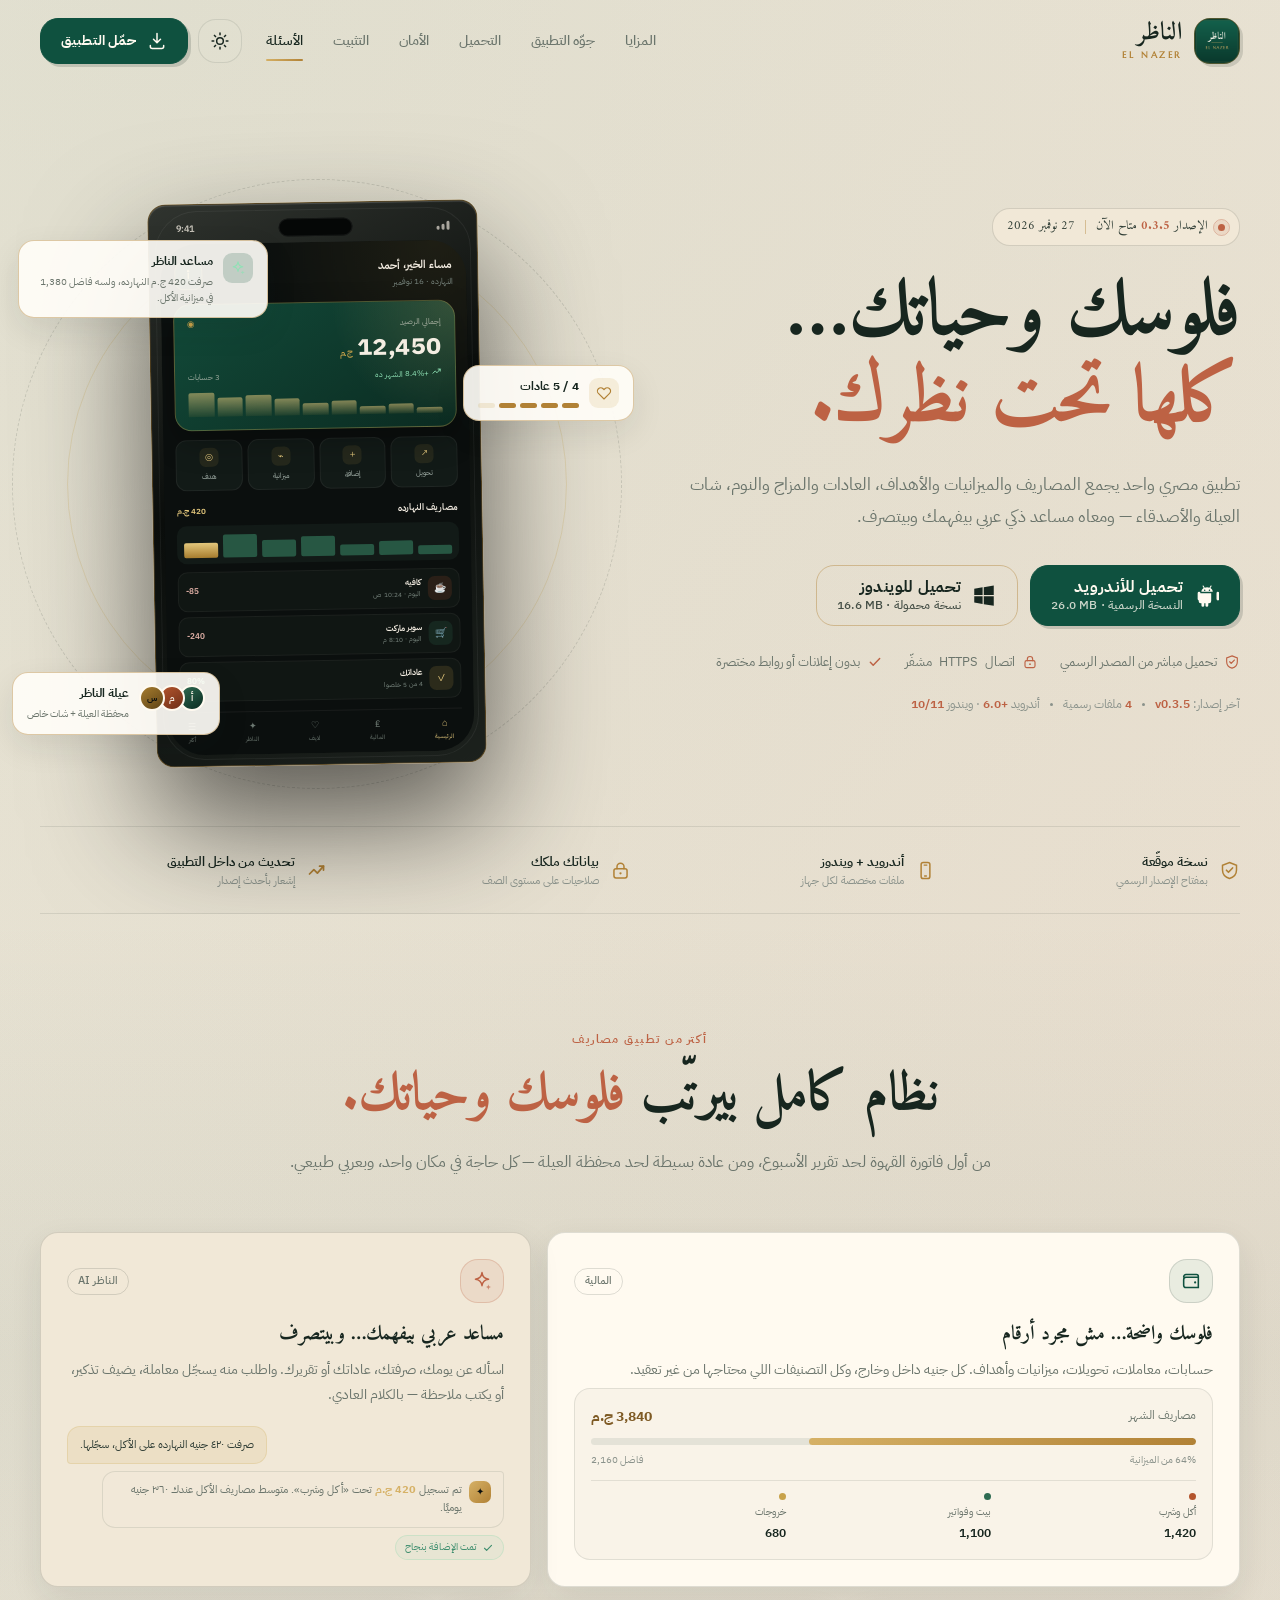
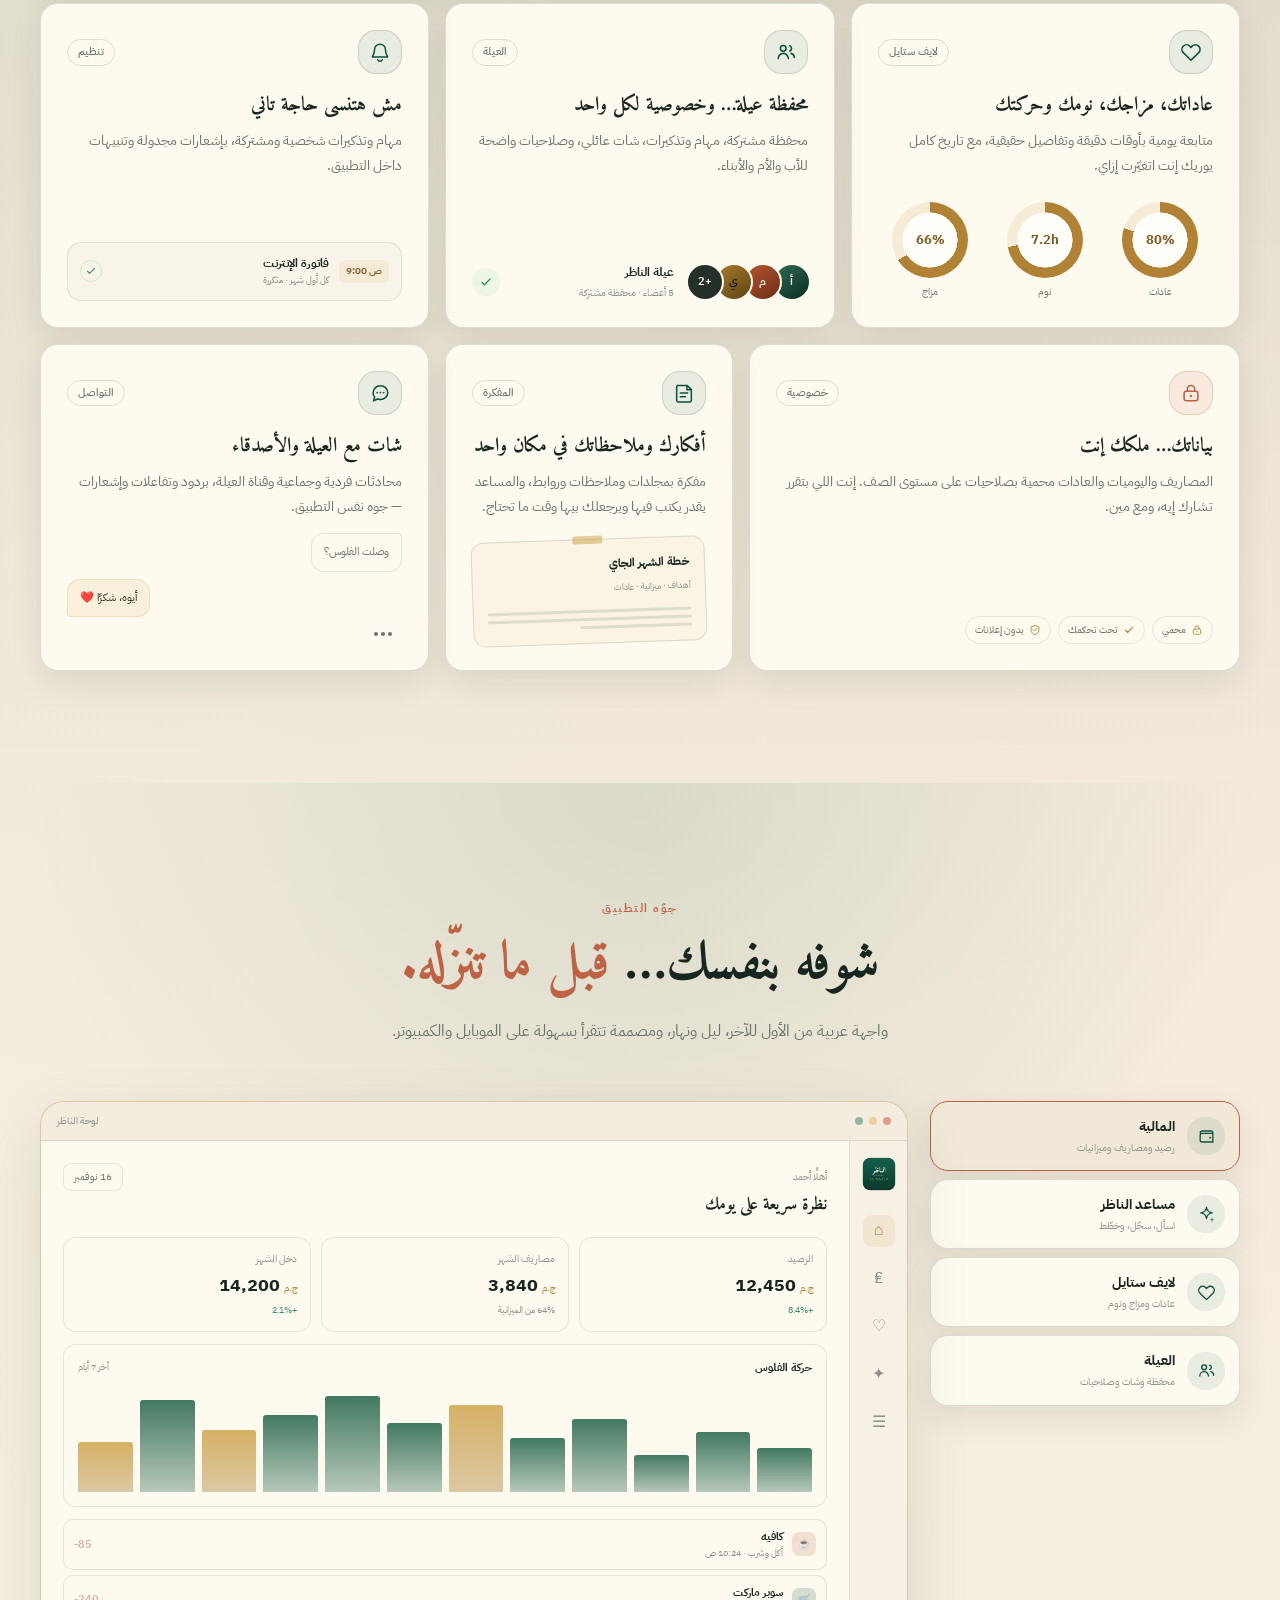
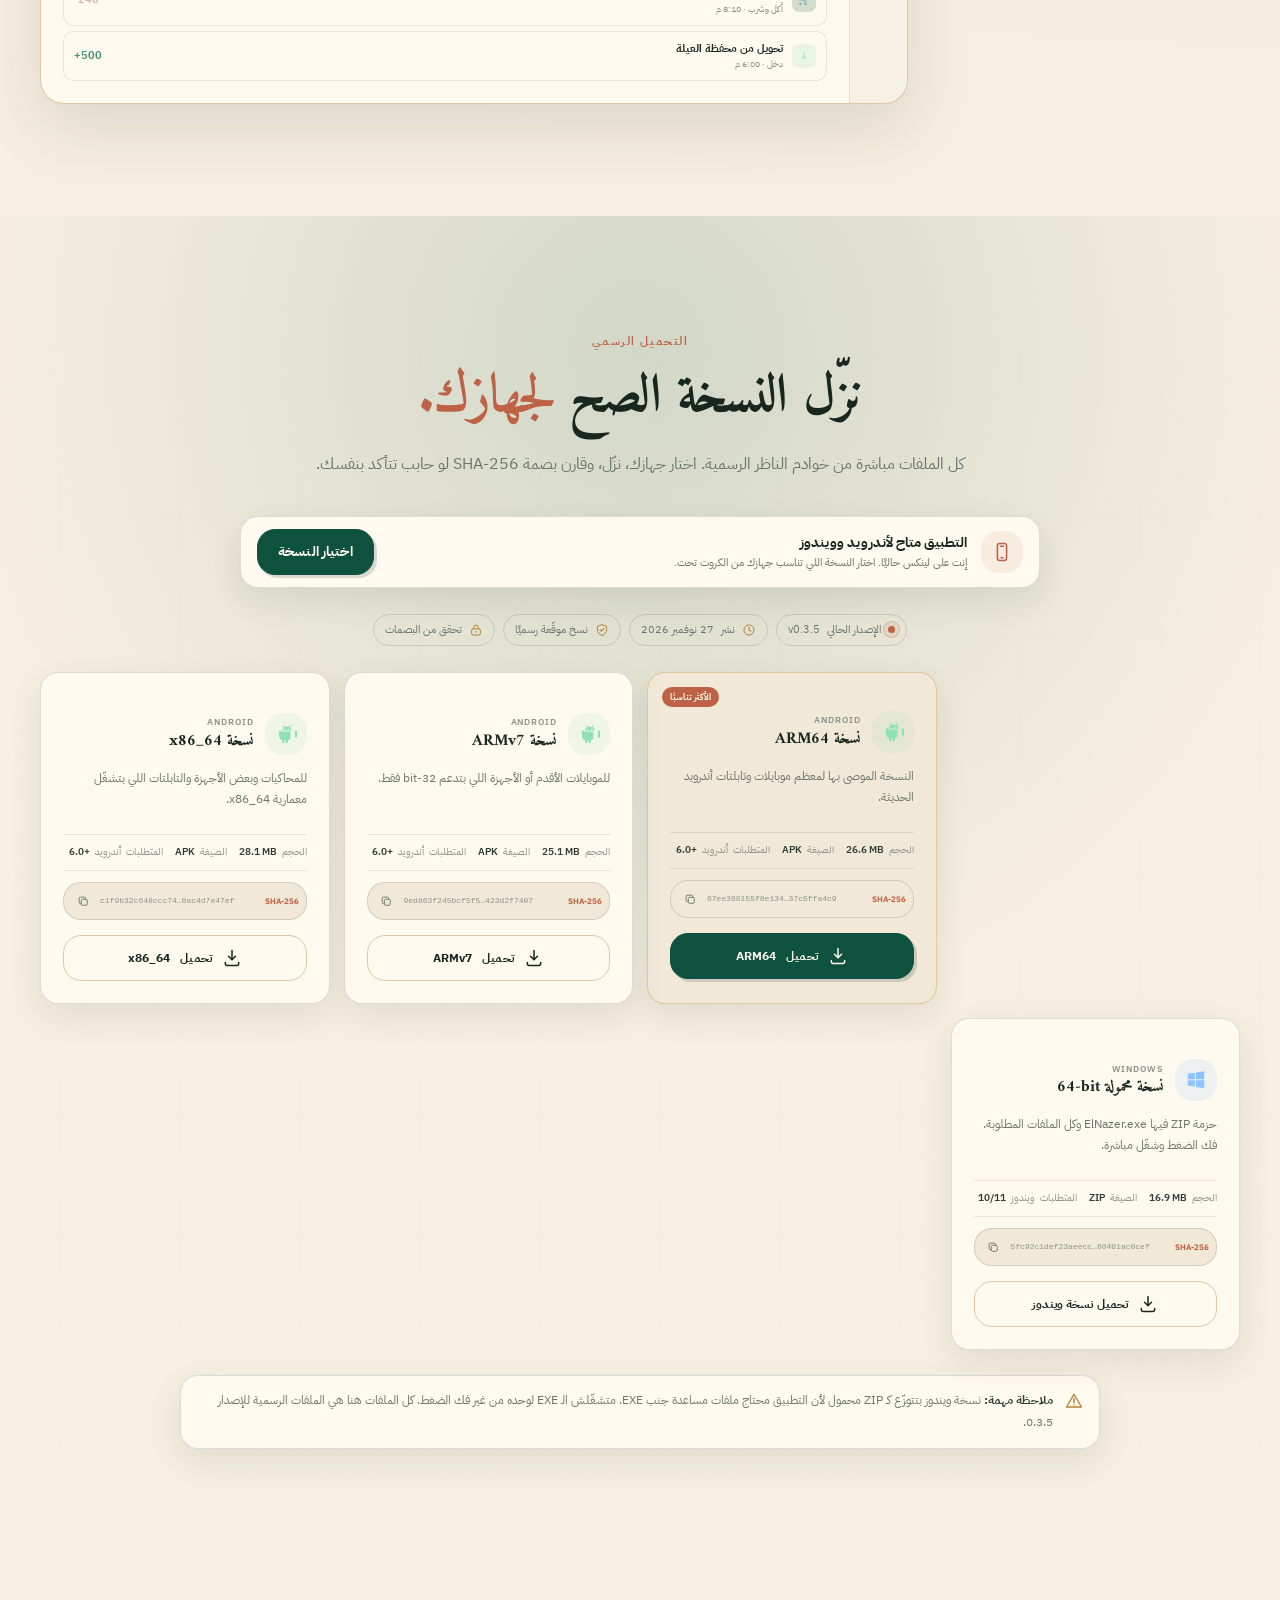
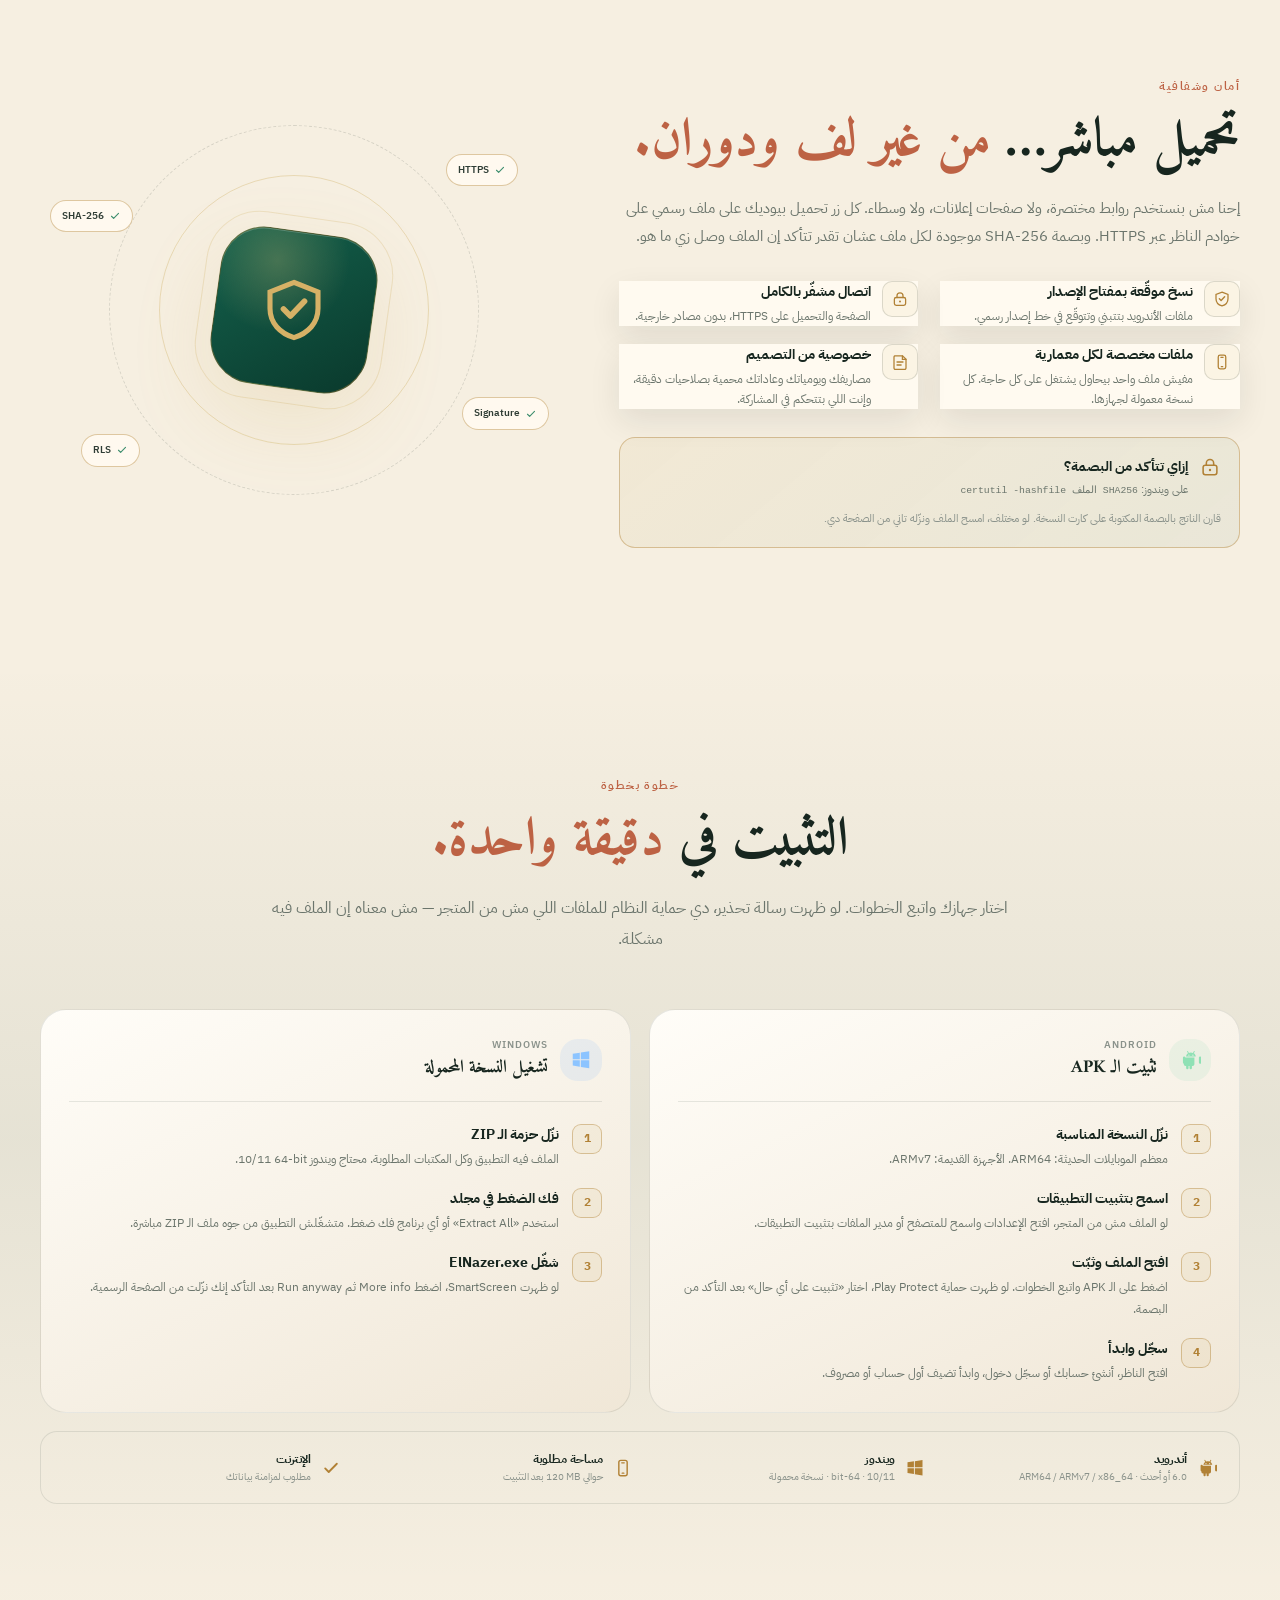
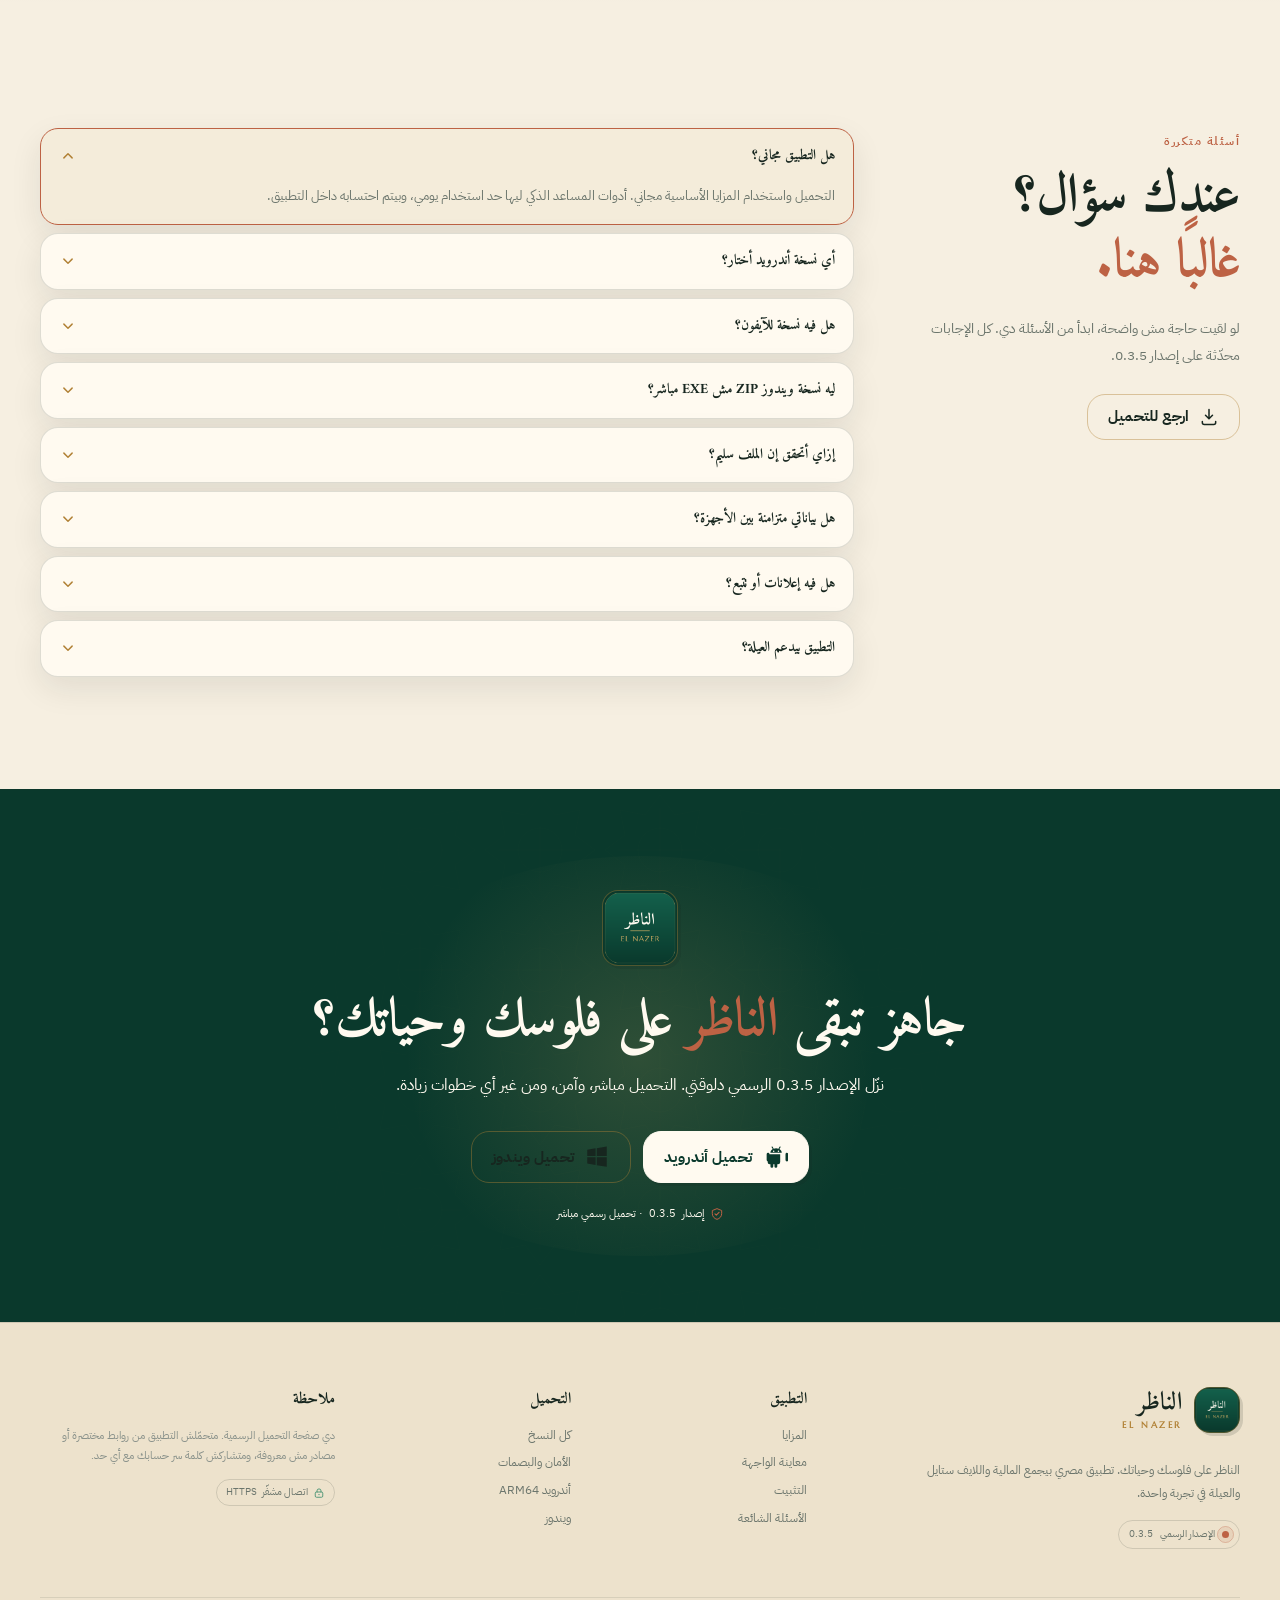
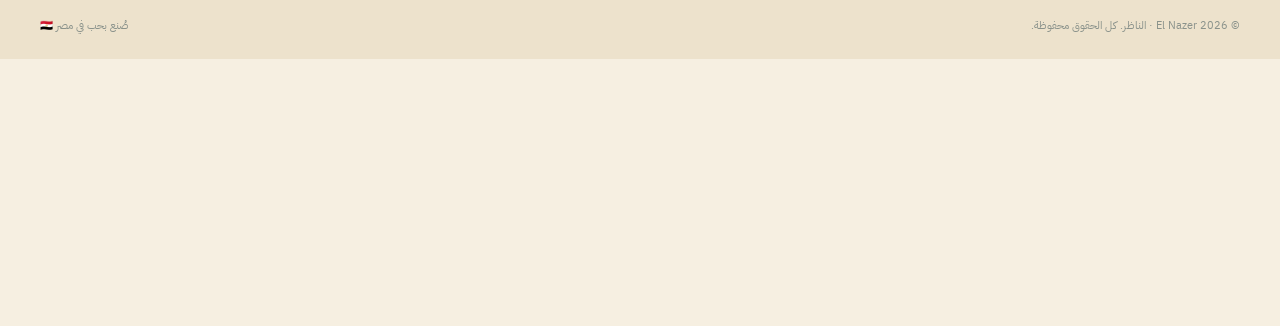
==== index.html @ e703f6b1 "deploy: sync published release v0.3.5" ====
<!DOCTYPE html>
<html lang="ar" dir="rtl" data-theme="light">
<head>
  <meta charset="utf-8">
  <meta name="viewport" content="width=device-width, initial-scale=1, viewport-fit=cover">
  <title>تحميل تطبيق الناظر | El Nazer 0.3.5 — أندرويد وويندوز</title>
  <meta name="description" content="حمّل تطبيق الناظر 0.3.5 الرسمي. تطبيق مصري للمصاريف والميزانيات والعادات والشات العائلي مع مساعد ذكي عربي. تحميل مباشر وآمن لأندرويد (ARM64 وARMv7 وx86_64) وويندوز.">
  <meta name="theme-color" content="#F6EFE1">
  <meta name="color-scheme" content="light dark">
  <meta name="referrer" content="strict-origin-when-cross-origin">
  <meta http-equiv="Content-Security-Policy" content="default-src 'self'; base-uri 'none'; form-action 'none'; object-src 'none'; img-src 'self' data:; font-src 'self'; style-src 'self' 'unsafe-inline'; script-src 'self'; connect-src 'self'; manifest-src 'self'; upgrade-insecure-requests">
  <meta property="og:type" content="website">
  <meta property="og:locale" content="ar_EG">
  <meta property="og:site_name" content="El Nazer — الناظر">
  <meta property="og:title" content="الناظر 0.3.5 — فلوسك وحياتك تحت نظرك">
  <meta property="og:description" content="تحميل رسمي ومباشر لتطبيق الناظر لأندرويد وويندوز. مصاريف، ميزانيات، عادات، عيلة، ومساعد ذكي عربي.">
  <meta property="og:image" content="./assets/brand/app_icon.png">
  <meta name="twitter:card" content="summary_large_image">
  <meta name="twitter:title" content="تحميل تطبيق الناظر 0.3.5">
  <meta name="twitter:description" content="مصاريفك، عاداتك، عيلتك، ومساعدك الذكي في تطبيق واحد. تحميل مباشر لأندرويد وويندوز.">
  <meta name="twitter:image" content="./assets/brand/app_icon.png">
  <link rel="icon" href="./assets/brand/app_icon.png" type="image/png">
  <link rel="apple-touch-icon" href="./assets/brand/app_icon.png">
  <link rel="manifest" href="./site.webmanifest">
  <link rel="stylesheet" href="./assets/css/style.css">
  <link rel="stylesheet" href="./assets/css/cairo.css">
  <script src="./assets/js/app.js" defer></script>
</head>
<body>
  <a class="skip-link" href="#main">تخطَّ إلى المحتوى</a>

  <div class="reading-progress" aria-hidden="true"><span id="readingProgress"></span></div>

  <svg class="svg-sprite" aria-hidden="true" focusable="false">
    <symbol id="i-android" viewBox="0 0 24 24"><path d="M7.2 9.4h9.6v7.2a2 2 0 0 1-2 2h-.7v2.1a1.3 1.3 0 1 1-2.6 0v-2.1h-1.1v2.1a1.3 1.3 0 1 1-2.6 0v-2.1h-.6a2 2 0 0 1-2-2V9.4Zm-2.9 0a1.3 1.3 0 0 1 2.6 0v5.4a1.3 1.3 0 1 1-2.6 0V9.4Zm17.4 0a1.3 1.3 0 0 1 2.6 0v5.4a1.3 1.3 0 1 1-2.6 0V9.4ZM7.7 8.1c.2-1.4 1-2.6 2.2-3.4l-1-1.7a.5.5 0 0 1 .9-.5l1 1.8a5.6 5.6 0 0 1 4.4 0l1-1.8a.5.5 0 0 1 .9.5l-1 1.7c1.2.8 2 2 2.2 3.4H7.7Zm3.1-2.1a.7.7 0 1 0 0 1.4.7.7 0 0 0 0-1.4Zm4.4 0a.7.7 0 1 0 0 1.4.7.7 0 0 0 0-1.4Z"/></symbol>
    <symbol id="i-windows" viewBox="0 0 24 24"><path d="M3 5.2 10.7 4v7.1H3V5.2Zm8.8-1.3L21 2.4v8.7h-9.2V3.9ZM3 12.2h7.7v7.1L3 18.1v-5.9Zm8.8 0H21v8.7l-9.2-1.4v-7.3Z"/></symbol>
    <symbol id="i-download" viewBox="0 0 24 24"><path d="M12 3v11.2m0 0 4.2-4.2M12 14.2 7.8 10M4 17.5v1.2A2.3 2.3 0 0 0 6.3 21h11.4a2.3 2.3 0 0 0 2.3-2.3v-1.2" fill="none" stroke="currentColor" stroke-width="1.8" stroke-linecap="round" stroke-linejoin="round"/></symbol>
    <symbol id="i-shield" viewBox="0 0 24 24"><path d="M12 2.8 20 6v5.5c0 4.9-3.4 8.3-8 9.7-4.6-1.4-8-4.8-8-9.7V6l8-3.2Z" fill="none" stroke="currentColor" stroke-width="1.7"/><path d="m8.5 11.7 2.3 2.3 4.7-4.9" fill="none" stroke="currentColor" stroke-width="1.9" stroke-linecap="round" stroke-linejoin="round"/></symbol>
    <symbol id="i-check" viewBox="0 0 24 24"><path d="m5 12.5 4.3 4.3L19 6.9" fill="none" stroke="currentColor" stroke-width="2.2" stroke-linecap="round" stroke-linejoin="round"/></symbol>
    <symbol id="i-copy" viewBox="0 0 24 24"><rect x="8" y="8" width="11" height="11" rx="2.2" fill="none" stroke="currentColor" stroke-width="1.7"/><path d="M16 8V6.2A2.2 2.2 0 0 0 13.8 4H6.2A2.2 2.2 0 0 0 4 6.2v7.6A2.2 2.2 0 0 0 6.2 16H8" fill="none" stroke="currentColor" stroke-width="1.7"/></symbol>
    <symbol id="i-wallet" viewBox="0 0 24 24"><path d="M4 7.5A2.5 2.5 0 0 1 6.5 5H18a2 2 0 0 1 2 2v1H6.5A2.5 2.5 0 0 0 4 10.5v6A2.5 2.5 0 0 0 6.5 19H20V9" fill="none" stroke="currentColor" stroke-width="1.7" stroke-linecap="round"/><circle cx="16.5" cy="13.5" r="1.2" fill="currentColor"/></symbol>
    <symbol id="i-chart" viewBox="0 0 24 24"><path d="M4 20V4m0 16h16" fill="none" stroke="currentColor" stroke-width="1.7" stroke-linecap="round"/><path d="M7.5 16v-4.5M12 16V7.5M16.5 16v-7" fill="none" stroke="currentColor" stroke-width="2.2" stroke-linecap="round"/></symbol>
    <symbol id="i-spark" viewBox="0 0 24 24"><path d="M12 2.8c.6 4.8 2.4 6.6 7.2 7.2-4.8.6-6.6 2.4-7.2 7.2-.6-4.8-2.4-6.6-7.2-7.2 4.8-.6 6.6-2.4 7.2-7.2Z" fill="none" stroke="currentColor" stroke-width="1.6" stroke-linejoin="round"/><path d="M19 15.5c.3 2.1 1 2.8 3.1 3.1-2.1.3-2.8 1-3.1 3.1-.3-2.1-1-2.8-3.1-3.1 2.1-.3 2.8-1 3.1-3.1Z" fill="currentColor" opacity=".7"/></symbol>
    <symbol id="i-heart" viewBox="0 0 24 24"><path d="M20.4 5.6a5 5 0 0 0-7.1 0L12 6.9l-1.3-1.3a5 5 0 0 0-7.1 7.1L12 21l8.4-8.3a5 5 0 0 0 0-7.1Z" fill="none" stroke="currentColor" stroke-width="1.7" stroke-linejoin="round"/></symbol>
    <symbol id="i-users" viewBox="0 0 24 24"><circle cx="9" cy="8" r="3.1" fill="none" stroke="currentColor" stroke-width="1.7"/><path d="M3.5 19a5.5 5.5 0 0 1 11 0M16 5.2a3 3 0 0 1 0 5.7M17.5 13.5A4.6 4.6 0 0 1 21 18" fill="none" stroke="currentColor" stroke-width="1.7" stroke-linecap="round"/></symbol>
    <symbol id="i-bell" viewBox="0 0 24 24"><path d="M18 9.5a6 6 0 0 0-12 0c0 6-2.3 6.5-2.3 8h16.6c0-1.5-2.3-2-2.3-8Z" fill="none" stroke="currentColor" stroke-width="1.7" stroke-linejoin="round"/><path d="M9.5 20.5a2.7 2.7 0 0 0 5 0" fill="none" stroke="currentColor" stroke-width="1.7" stroke-linecap="round"/></symbol>
    <symbol id="i-lock" viewBox="0 0 24 24"><rect x="4.5" y="10" width="15" height="10.5" rx="2.4" fill="none" stroke="currentColor" stroke-width="1.7"/><path d="M8 10V7.8a4 4 0 0 1 8 0V10" fill="none" stroke="currentColor" stroke-width="1.7" stroke-linecap="round"/><circle cx="12" cy="15.2" r="1.3" fill="currentColor"/></symbol>
    <symbol id="i-note" viewBox="0 0 24 24"><path d="M5 3.8h10.5L20 8.3V20a1.8 1.8 0 0 1-1.8 1.8H5.8A1.8 1.8 0 0 1 4 20V5.6a1.8 1.8 0 0 1 1-1.8Z" fill="none" stroke="currentColor" stroke-width="1.7" stroke-linejoin="round"/><path d="M15.2 4v4.5H20M8 12h8M8 16h5.5" fill="none" stroke="currentColor" stroke-width="1.7" stroke-linecap="round"/></symbol>
    <symbol id="i-chat" viewBox="0 0 24 24"><path d="M20.5 11.5a7.8 7.8 0 0 1-8 7.6 8.6 8.6 0 0 1-3-.5L5 20.5l1.2-4a7.4 7.4 0 0 1-1.7-5A7.8 7.8 0 0 1 12.5 4a7.8 7.8 0 0 1 8 7.5Z" fill="none" stroke="currentColor" stroke-width="1.7" stroke-linejoin="round"/><circle cx="9" cy="11.5" r="1" fill="currentColor"/><circle cx="12.5" cy="11.5" r="1" fill="currentColor"/><circle cx="16" cy="11.5" r="1" fill="currentColor"/></symbol>
    <symbol id="i-arrow" viewBox="0 0 24 24"><path d="M19 12H5m0 0 5.5-5.5M5 12l5.5 5.5" fill="none" stroke="currentColor" stroke-width="1.9" stroke-linecap="round" stroke-linejoin="round"/></symbol>
    <symbol id="i-sun" viewBox="0 0 24 24"><circle cx="12" cy="12" r="4" fill="none" stroke="currentColor" stroke-width="1.8"/><path d="M12 2.5v2M12 19.5v2M2.5 12h2M19.5 12h2M5.3 5.3l1.4 1.4M17.3 17.3l1.4 1.4M18.7 5.3l-1.4 1.4M6.7 17.3l-1.4 1.4" fill="none" stroke="currentColor" stroke-width="1.8" stroke-linecap="round"/></symbol>
    <symbol id="i-moon" viewBox="0 0 24 24"><path d="M20.5 14.2A8.6 8.6 0 0 1 9.8 3.5a8.7 8.7 0 1 0 10.7 10.7Z" fill="none" stroke="currentColor" stroke-width="1.8" stroke-linejoin="round"/></symbol>
    <symbol id="i-menu" viewBox="0 0 24 24"><path d="M4 7h16M4 12h16M4 17h16" fill="none" stroke="currentColor" stroke-width="1.9" stroke-linecap="round"/></symbol>
    <symbol id="i-close" viewBox="0 0 24 24"><path d="m6 6 12 12M18 6 6 18" fill="none" stroke="currentColor" stroke-width="1.9" stroke-linecap="round"/></symbol>
    <symbol id="i-chevron" viewBox="0 0 24 24"><path d="m6.5 9.5 5.5 5.5 5.5-5.5" fill="none" stroke="currentColor" stroke-width="1.9" stroke-linecap="round" stroke-linejoin="round"/></symbol>
    <symbol id="i-clock" viewBox="0 0 24 24"><circle cx="12" cy="12" r="8.6" fill="none" stroke="currentColor" stroke-width="1.7"/><path d="M12 7.2V12l3.2 2" fill="none" stroke="currentColor" stroke-width="1.8" stroke-linecap="round"/></symbol>
    <symbol id="i-device" viewBox="0 0 24 24"><rect x="7" y="2.8" width="10" height="18.4" rx="2.4" fill="none" stroke="currentColor" stroke-width="1.7"/><path d="M10.5 5.8h3M11 18.2h2" fill="none" stroke="currentColor" stroke-width="1.6" stroke-linecap="round"/></symbol>
    <symbol id="i-trend" viewBox="0 0 24 24"><path d="m4 16 5-5 4 4 7-8" fill="none" stroke="currentColor" stroke-width="2" stroke-linecap="round" stroke-linejoin="round"/><path d="M15.5 7H20v4.5" fill="none" stroke="currentColor" stroke-width="2" stroke-linecap="round" stroke-linejoin="round"/></symbol>
    <symbol id="i-alert" viewBox="0 0 24 24"><path d="M12 3.2 22 20H2L12 3.2Z" fill="none" stroke="currentColor" stroke-width="1.7" stroke-linejoin="round"/><path d="M12 9v5" fill="none" stroke="currentColor" stroke-width="2" stroke-linecap="round"/><circle cx="12" cy="17" r="1.1" fill="currentColor"/></symbol>
  </svg>

  <header class="site-header" id="top">
    <div class="container header-inner">
      <a class="brand" href="#top" aria-label="الناظر — الرئيسية">
        <img src="./assets/brand/app_icon.png" width="46" height="46" alt="" class="brand-mark">
        <span class="brand-copy">
          <strong>الناظر</strong>
          <small>EL NAZER</small>
        </span>
      </a>
      <nav class="desktop-nav" aria-label="التنقل الرئيسي">
        <a href="#features">المزايا</a>
        <a href="#preview">جوّه التطبيق</a>
        <a href="#download">التحميل</a>
        <a href="#security">الأمان</a>
        <a href="#install">التثبيت</a>
        <a href="#faq">الأسئلة</a>
      </nav>
      <div class="header-actions">
        <button class="icon-button theme-button" id="themeToggle" type="button" aria-label="تبديل الوضع الليلي والنهاري" aria-pressed="false">
          <svg class="theme-icon theme-icon-moon" aria-hidden="true"><use href="#i-moon"/></svg>
          <svg class="theme-icon theme-icon-sun" aria-hidden="true"><use href="#i-sun"/></svg>
        </button>
        <a class="button button-primary button-compact desktop-cta" href="#download">
          <svg aria-hidden="true"><use href="#i-download"/></svg>
          حمّل التطبيق
        </a>
        <button class="icon-button menu-button" id="menuToggle" type="button" aria-label="فتح القائمة" aria-expanded="false" aria-controls="mobileMenu">
          <svg class="menu-icon-open" aria-hidden="true"><use href="#i-menu"/></svg>
          <svg class="menu-icon-close" aria-hidden="true"><use href="#i-close"/></svg>
        </button>
      </div>
    </div>
    <div class="mobile-menu" id="mobileMenu" hidden>
      <nav class="container mobile-nav" aria-label="التنقل على الموبايل">
        <a href="#features">المزايا</a>
        <a href="#preview">جوّه التطبيق</a>
        <a href="#download">التحميل</a>
        <a href="#security">الأمان</a>
        <a href="#install">التثبيت</a>
        <a href="#faq">الأسئلة</a>
        <a class="button button-primary" href="#download"><svg aria-hidden="true"><use href="#i-download"/></svg> حمّل التطبيق</a>
      </nav>
    </div>
  </header>

  <main id="main">
    <section class="hero" aria-labelledby="heroTitle">
      <div class="hero-mashrabiya" aria-hidden="true"></div>
      <div class="hero-glow hero-glow-one" aria-hidden="true"></div>
      <div class="hero-glow hero-glow-two" aria-hidden="true"></div>
      <div class="container hero-grid">
        <div class="hero-copy">
          <div class="release-pill">
            <span class="pulse-dot" aria-hidden="true"></span>
            <span>الإصدار <bdi>0.3.5</bdi> متاح الآن</span>
            <span class="pill-separator" aria-hidden="true"></span>
            <span>27 نوفمبر 2026</span>
          </div>
          <h1 id="heroTitle">فلوسك وحياتك…<br><span class="gradient-text">كلها تحت نظرك.</span></h1>
          <p class="hero-lead">تطبيق مصري واحد يجمع المصاريف والميزانيات والأهداف، العادات والمزاج والنوم، شات العيلة والأصدقاء — ومعاه مساعد ذكي عربي بيفهمك وبيتصرف.</p>
          <div class="hero-actions">
            <a class="button button-primary button-large" href="https://jqbkdyzlqjifqpcjaegp.supabase.co/storage/v1/object/public/downloads/elnazer-latest-arm64.apk" data-download="arm64" rel="noopener">
              <svg aria-hidden="true"><use href="#i-android"/></svg>
              <span><strong>تحميل للأندرويد</strong><small>النسخة الرسمية · <bdi>26.0 MB</bdi></small></span>
            </a>
            <a class="button button-ghost button-large" href="https://jqbkdyzlqjifqpcjaegp.supabase.co/storage/v1/object/public/downloads/elnazer-latest-windows.zip" data-download="windows" rel="noopener">
              <svg aria-hidden="true"><use href="#i-windows"/></svg>
              <span><strong>تحميل للويندوز</strong><small>نسخة محمولة · <bdi>16.6 MB</bdi></small></span>
            </a>
          </div>
          <div class="hero-assurance">
            <span><svg aria-hidden="true"><use href="#i-shield"/></svg> تحميل مباشر من المصدر الرسمي</span>
            <span><svg aria-hidden="true"><use href="#i-lock"/></svg> اتصال <bdi>HTTPS</bdi> مشفّر</span>
            <span><svg aria-hidden="true"><use href="#i-check"/></svg> بدون إعلانات أو روابط مختصرة</span>
          </div>
          <div class="hero-version">
            <span>آخر إصدار: <bdi>v0.3.5</bdi></span>
            <span class="dot" aria-hidden="true"></span>
            <span><bdi>4</bdi> ملفات رسمية</span>
            <span class="dot" aria-hidden="true"></span>
            <span>أندرويد <bdi>6.0+</bdi> · ويندوز <bdi>10/11</bdi></span>
          </div>
        </div>

        <div class="hero-visual" aria-label="معاينة من واجهة تطبيق الناظر">
          <div class="arch-ring arch-ring-one" aria-hidden="true"></div>
          <div class="arch-ring arch-ring-two" aria-hidden="true"></div>
          <div class="phone">
            <div class="phone-top">
              <span class="phone-time">9:41</span>
              <span class="phone-notch" aria-hidden="true"></span>
              <span class="phone-status" aria-hidden="true"><i></i><i></i><i></i></span>
            </div>
            <div class="app-screen">
              <div class="app-topbar">
                <div>
                  <p class="app-greeting">مساء الخير، أحمد</p>
                  <p class="app-date">النهارده · 16 نوفمبر</p>
                </div>
                <div class="app-avatar">أ</div>
              </div>
              <div class="balance-card">
                <div class="balance-head">
                  <span>إجمالي الرصيد</span>
                  <span class="balance-eye" aria-hidden="true">◉</span>
                </div>
                <p class="balance-value"><span>12,450</span> <small>ج.م</small></p>
                <div class="balance-foot">
                  <span class="up"><svg aria-hidden="true"><use href="#i-trend"/></svg> +8.4% الشهر ده</span>
                  <span>3 حسابات</span>
                </div>
                <div class="balance-spark" aria-hidden="true">
                  <i style="height:24%"></i><i style="height:38%"></i><i style="height:30%"></i><i style="height:54%"></i><i style="height:46%"></i><i style="height:68%"></i><i style="height:82%"></i><i style="height:74%"></i><i style="height:96%"></i>
                </div>
              </div>
              <div class="app-quick">
                <span><i class="quick-icon">↗</i> تحويل</span>
                <span><i class="quick-icon">＋</i> إضافة</span>
                <span><i class="quick-icon">⌁</i> ميزانية</span>
                <span><i class="quick-icon">◎</i> هدف</span>
              </div>
              <div class="app-section-title"><span>مصاريف النهارده</span><span>420 ج.م</span></div>
              <div class="mini-bars" aria-hidden="true">
                <i style="height:34%"></i><i style="height:52%"></i><i style="height:42%"></i><i style="height:76%"></i><i style="height:64%"></i><i style="height:88%"></i><i class="active" style="height:58%"></i>
              </div>
              <div class="app-list">
                <div class="app-row"><span class="row-icon coffee">☕</span><span><b>كافيه</b><small>اليوم · 10:24 ص</small></span><em>-85</em></div>
                <div class="app-row"><span class="row-icon cart">🛒</span><span><b>سوبر ماركت</b><small>اليوم · 8:10 م</small></span><em>-240</em></div>
                <div class="app-row"><span class="row-icon habit">✓</span><span><b>عاداتك</b><small>4 من 5 خلصوا</small></span><em class="green">80%</em></div>
              </div>
              <div class="app-nav" aria-hidden="true">
                <span class="active">⌂<small>الرئيسية</small></span><span>₤<small>المالية</small></span><span>♡<small>لايف</small></span><span>✦<small>الناظر</small></span><span>☰<small>أكتر</small></span>
              </div>
            </div>
          </div>
          <div class="float-card float-agent">
            <span class="float-icon"><svg aria-hidden="true"><use href="#i-spark"/></svg></span>
            <div><b>مساعد الناظر</b><p>صرفت 420 ج.م النهارده، ولسه فاضل 1,380 في ميزانية الأكل.</p></div>
          </div>
          <div class="float-card float-streak">
            <span class="float-icon gold"><svg aria-hidden="true"><use href="#i-heart"/></svg></span>
            <div><b>4 / 5 عادات</b><div class="streak-bars" aria-hidden="true"><i></i><i></i><i></i><i></i><i class="off"></i></div></div>
          </div>
          <div class="float-card float-family">
            <div class="avatar-stack" aria-hidden="true"><span>أ</span><span>م</span><span>س</span></div>
            <div><b>عيلة الناظر</b><p>محفظة العيلة + شات خاص</p></div>
          </div>
        </div>
      </div>
      <div class="container trust-strip">
        <div><svg aria-hidden="true"><use href="#i-shield"/></svg><span><b>نسخة موقّعة</b><small>بمفتاح الإصدار الرسمي</small></span></div>
        <div><svg aria-hidden="true"><use href="#i-device"/></svg><span><b>أندرويد + ويندوز</b><small>ملفات مخصصة لكل جهاز</small></span></div>
        <div><svg aria-hidden="true"><use href="#i-lock"/></svg><span><b>بياناتك ملكك</b><small>صلاحيات على مستوى الصف</small></span></div>
        <div><svg aria-hidden="true"><use href="#i-trend"/></svg><span><b>تحديث من داخل التطبيق</b><small>إشعار بأحدث إصدار</small></span></div>
      </div>
    </section>

    <section class="section features-section" id="features">
      <div class="container">
        <div class="section-heading reveal">
          <span class="eyebrow">أكتر من تطبيق مصاريف</span>
          <h2>نظام كامل بيرتّب <span class="gradient-text">فلوسك وحياتك.</span></h2>
          <p>من أول فاتورة القهوة لحد تقرير الأسبوع، ومن عادة بسيطة لحد محفظة العيلة — كل حاجة في مكان واحد، وبعربي طبيعي.</p>
        </div>

        <div class="bento-grid">
          <article class="bento-card bento-finance reveal">
            <div class="bento-head">
              <span class="feature-icon"><svg aria-hidden="true"><use href="#i-wallet"/></svg></span>
              <span class="feature-tag">المالية</span>
            </div>
            <h3>فلوسك واضحة… مش مجرد أرقام</h3>
            <p>حسابات، معاملات، تحويلات، ميزانيات وأهداف. كل جنيه داخل وخارج، وكل التصنيفات اللي محتاجها من غير تعقيد.</p>
            <div class="finance-demo" aria-hidden="true">
              <div class="finance-demo-top"><span>مصاريف الشهر</span><b>3,840 ج.م</b></div>
              <div class="progress-track"><i style="width:64%"></i></div>
              <div class="finance-demo-legend"><span>64% من الميزانية</span><span>فاضل 2,160</span></div>
              <div class="finance-demo-rows">
                <span><i class="cat cat-food"></i> أكل وشرب <b>1,420</b></span>
                <span><i class="cat cat-home"></i> بيت وفواتير <b>1,100</b></span>
                <span><i class="cat cat-fun"></i> خروجات <b>680</b></span>
              </div>
            </div>
          </article>

          <article class="bento-card bento-ai reveal">
            <div class="bento-head">
              <span class="feature-icon gold"><svg aria-hidden="true"><use href="#i-spark"/></svg></span>
              <span class="feature-tag">الناظر AI</span>
            </div>
            <h3>مساعد عربي بيفهمك… وبيتصرف</h3>
            <p>اسأله عن يومك، صرفتك، عاداتك أو تقريرك. واطلب منه يسجّل معاملة، يضيف تذكير، أو يكتب ملاحظة — بالكلام العادي.</p>
            <div class="chat-demo" aria-hidden="true">
              <div class="chat-bubble user">صرفت ٤٢٠ جنيه النهارده على الأكل، سجّلها.</div>
              <div class="chat-bubble ai"><span class="ai-avatar">✦</span><span>تم تسجيل <b>420 ج.م</b> تحت «أكل وشرب». متوسط مصاريف الأكل عندك ٣٦٠ جنيه يوميًا.</span></div>
              <div class="action-chip"><svg><use href="#i-check"/></svg> تمت الإضافة بنجاح</div>
            </div>
          </article>

          <article class="bento-card bento-life reveal">
            <div class="bento-head">
              <span class="feature-icon"><svg aria-hidden="true"><use href="#i-heart"/></svg></span>
              <span class="feature-tag">لايف ستايل</span>
            </div>
            <h3>عاداتك، مزاجك، نومك وحركتك</h3>
            <p>متابعة يومية بأوقات دقيقة وتفاصيل حقيقية، مع تاريخ كامل يوريك إنت اتغيّرت إزاي.</p>
            <div class="rings-demo" aria-hidden="true">
              <div class="ring"><span style="--value:80%">80%</span><small>عادات</small></div>
              <div class="ring"><span style="--value:72%">7.2h</span><small>نوم</small></div>
              <div class="ring"><span style="--value:66%">66%</span><small>مزاج</small></div>
            </div>
          </article>

          <article class="bento-card bento-family reveal">
            <div class="bento-head">
              <span class="feature-icon"><svg aria-hidden="true"><use href="#i-users"/></svg></span>
              <span class="feature-tag">العيلة</span>
            </div>
            <h3>محفظة عيلة… وخصوصية لكل واحد</h3>
            <p>محفظة مشتركة، مهام وتذكيرات، شات عائلي، وصلاحيات واضحة للأب والأم والأبناء.</p>
            <div class="family-demo" aria-hidden="true">
              <div class="avatar-stack large"><span>أ</span><span>م</span><span>ي</span><span>+2</span></div>
              <div class="family-demo-copy"><b>عيلة الناظر</b><span>5 أعضاء · محفظة مشتركة</span></div>
              <span class="family-check"><svg><use href="#i-check"/></svg></span>
            </div>
          </article>

          <article class="bento-card bento-reminders reveal">
            <div class="bento-head">
              <span class="feature-icon"><svg aria-hidden="true"><use href="#i-bell"/></svg></span>
              <span class="feature-tag">تنظيم</span>
            </div>
            <h3>مش هتنسى حاجة تاني</h3>
            <p>مهام وتذكيرات شخصية ومشتركة، بإشعارات مجدولة وتنبيهات داخل التطبيق.</p>
            <div class="reminder-demo" aria-hidden="true">
              <span class="reminder-time">9:00 ص</span>
              <div><b>فاتورة الإنترنت</b><small>كل أول شهر · متكررة</small></div>
              <span class="reminder-check"><svg><use href="#i-check"/></svg></span>
            </div>
          </article>

          <article class="bento-card bento-private reveal">
            <div class="bento-head">
              <span class="feature-icon gold"><svg aria-hidden="true"><use href="#i-lock"/></svg></span>
              <span class="feature-tag">خصوصية</span>
            </div>
            <h3>بياناتك… ملكك إنت</h3>
            <p>المصاريف واليوميات والعادات محمية بصلاحيات على مستوى الصف. إنت اللي بتقرر تشارك إيه، ومع مين.</p>
            <div class="privacy-demo" aria-hidden="true">
              <span><svg><use href="#i-lock"/></svg> محمي</span>
              <span><svg><use href="#i-check"/></svg> تحت تحكمك</span>
              <span><svg><use href="#i-shield"/></svg> بدون إعلانات</span>
            </div>
          </article>

          <article class="bento-card bento-notebook reveal">
            <div class="bento-head">
              <span class="feature-icon"><svg aria-hidden="true"><use href="#i-note"/></svg></span>
              <span class="feature-tag">المفكرة</span>
            </div>
            <h3>أفكارك وملاحظاتك في مكان واحد</h3>
            <p>مفكرة بمجلدات وملاحظات وروابط، والمساعد يقدر يكتب فيها ويرجعلك بيها وقت ما تحتاج.</p>
            <div class="note-demo" aria-hidden="true">
              <span class="note-pin"></span>
              <b>خطة الشهر الجاي</b>
              <small>أهداف · ميزانية · عادات</small>
              <div class="note-lines"><i></i><i></i><i class="short"></i></div>
            </div>
          </article>

          <article class="bento-card bento-chat reveal">
            <div class="bento-head">
              <span class="feature-icon"><svg aria-hidden="true"><use href="#i-chat"/></svg></span>
              <span class="feature-tag">التواصل</span>
            </div>
            <h3>شات مع العيلة والأصدقاء</h3>
            <p>محادثات فردية وجماعية وقناة العيلة، بردود وتفاعلات وإشعارات — جوه نفس التطبيق.</p>
            <div class="chat-demo small" aria-hidden="true">
              <div class="chat-bubble other"><span>وصلت الفلوس؟</span></div>
              <div class="chat-bubble user">أيوه، شكرًا ❤️</div>
              <div class="typing"><i></i><i></i><i></i></div>
            </div>
          </article>
        </div>
      </div>
    </section>

    <section class="section preview-section" id="preview">
      <div class="container">
        <div class="section-heading reveal">
          <span class="eyebrow">جوّه التطبيق</span>
          <h2>شوفه بنفسك… <span class="gradient-text">قبل ما تنزّله.</span></h2>
          <p>واجهة عربية من الأول للآخر، ليل ونهار، ومصممة تتقرأ بسهولة على الموبايل والكمبيوتر.</p>
        </div>
        <div class="preview-layout">
          <div class="preview-tabs reveal" role="tablist" aria-label="معاينات التطبيق">
            <button class="preview-tab active" id="tab-finance" role="tab" aria-selected="true" aria-controls="panel-finance" type="button">
              <span class="tab-icon"><svg aria-hidden="true"><use href="#i-wallet"/></svg></span>
              <span><b>المالية</b><small>رصيد ومصاريف وميزانيات</small></span>
            </button>
            <button class="preview-tab" id="tab-agent" role="tab" aria-selected="false" aria-controls="panel-agent" tabindex="-1" type="button">
              <span class="tab-icon"><svg aria-hidden="true"><use href="#i-spark"/></svg></span>
              <span><b>مساعد الناظر</b><small>اسأل، سجّل، وخطّط</small></span>
            </button>
            <button class="preview-tab" id="tab-life" role="tab" aria-selected="false" aria-controls="panel-life" tabindex="-1" type="button">
              <span class="tab-icon"><svg aria-hidden="true"><use href="#i-heart"/></svg></span>
              <span><b>لايف ستايل</b><small>عادات ومزاج ونوم</small></span>
            </button>
            <button class="preview-tab" id="tab-family" role="tab" aria-selected="false" aria-controls="panel-family" tabindex="-1" type="button">
              <span class="tab-icon"><svg aria-hidden="true"><use href="#i-users"/></svg></span>
              <span><b>العيلة</b><small>محفظة وشات وصلاحيات</small></span>
            </button>
          </div>

          <div class="preview-stage reveal">
            <div class="preview-panel active" id="panel-finance" role="tabpanel" aria-labelledby="tab-finance">
              <div class="demo-window">
                <div class="demo-window-bar"><span></span><span></span><span></span><small>لوحة الناظر</small></div>
                <div class="demo-dashboard">
                  <div class="demo-side">
                    <img src="./assets/brand/app_icon.png" width="34" height="34" alt="">
                    <span class="active">⌂</span><span>₤</span><span>♡</span><span>✦</span><span>☰</span>
                  </div>
                  <div class="demo-main">
                    <div class="demo-heading"><div><small>أهلًا أحمد</small><h4>نظرة سريعة على يومك</h4></div><span class="demo-date">16 نوفمبر</span></div>
                    <div class="demo-stats">
                      <div><span>الرصيد</span><b>12,450 <small>ج.م</small></b><em class="up">+8.4%</em></div>
                      <div><span>مصاريف الشهر</span><b>3,840 <small>ج.م</small></b><em>64% من الميزانية</em></div>
                      <div><span>دخل الشهر</span><b>14,200 <small>ج.م</small></b><em class="up">+2.1%</em></div>
                    </div>
                    <div class="demo-chart">
                      <div class="demo-chart-head"><b>حركة الفلوس</b><span>آخر 7 أيام</span></div>
                      <div class="bar-chart" aria-hidden="true">
                        <span style="height:42%"></span><span style="height:58%"></span><span style="height:36%"></span><span style="height:70%"></span><span style="height:52%"></span><span style="height:84%"></span><span style="height:66%"></span><span style="height:92%"></span><span style="height:74%"></span><span style="height:60%"></span><span style="height:88%"></span><span style="height:48%"></span>
                      </div>
                    </div>
                    <div class="demo-table">
                      <div><span class="row-icon coffee">☕</span><span><b>كافيه</b><small>أكل وشرب · 10:24 ص</small></span><em>-85</em></div>
                      <div><span class="row-icon cart">🛒</span><span><b>سوبر ماركت</b><small>أكل وشرب · 8:10 م</small></span><em>-240</em></div>
                      <div><span class="row-icon income">↓</span><span><b>تحويل من محفظة العيلة</b><small>دخل · 6:00 م</small></span><em class="green">+500</em></div>
                    </div>
                  </div>
                </div>
              </div>
            </div>

            <div class="preview-panel" id="panel-agent" role="tabpanel" aria-labelledby="tab-agent" hidden>
              <div class="demo-window agent-window">
                <div class="demo-window-bar"><span></span><span></span><span></span><small>الناظر AI</small></div>
                <div class="demo-agent">
                  <div class="agent-head"><img src="./assets/brand/app_icon.png" width="42" height="42" alt=""><div><b>الناظر</b><small>مساعدك الشخصي · متصل</small></div><span class="online-dot" aria-hidden="true"></span></div>
                  <div class="agent-thread">
                    <div class="agent-msg user">إيه ملخص مصاريفي الأسبوع ده؟</div>
                    <div class="agent-msg ai">
                      <p>الأسبوع ده صرفت <b>1,840 ج.م</b>، أقل من الأسبوع اللي فات بـ <b>12%</b>.</p>
                      <ul><li>أكل وشرب: <b>820</b></li><li>مواصلات: <b>340</b></li><li>خروجات: <b>380</b></li><li>فواتير: <b>300</b></li></ul>
                      <p>أكبر بند هو الأكل. تحب أعملك ميزانية أسبوعية 900 جنيه؟</p>
                    </div>
                    <div class="agent-msg user">أيوه، وذكّرني كل يوم 8 بالليل.</div>
                    <div class="agent-msg ai"><p>تم. عملت ميزانية <b>900 ج.م</b> وتذكير يومي <b>8:00 م</b>.</p><span class="action-chip"><svg><use href="#i-check"/></svg> تم تنفيذ الطلب</span></div>
                  </div>
                  <div class="agent-composer"><span>اكتب أو سجّل صوتك…</span><span class="mic">🎙</span></div>
                </div>
              </div>
            </div>

            <div class="preview-panel" id="panel-life" role="tabpanel" aria-labelledby="tab-life" hidden>
              <div class="demo-window life-window">
                <div class="demo-window-bar"><span></span><span></span><span></span><small>لايف ستايل</small></div>
                <div class="demo-life">
                  <div class="demo-heading"><div><small>اليوم</small><h4>عاداتك وحالتك</h4></div><span class="demo-date">4 من 5</span></div>
                  <div class="life-grid">
                    <div class="life-card"><span class="life-emoji">🌙</span><b>7 س 20 د</b><small>نوم أمس</small><span class="life-trend up">+35 د</span></div>
                    <div class="life-card"><span class="life-emoji">😊</span><b>مبسوط</b><small>المزاج</small><span class="life-trend">طاقة 8/10</span></div>
                    <div class="life-card"><span class="life-emoji">🏃</span><b>32 دقيقة</b><small>حركة</small><span class="life-trend up">+12%</span></div>
                    <div class="life-card"><span class="life-emoji">📖</span><b>4 صفحات</b><small>قراءة</small><span class="life-trend">هدف: 10</span></div>
                  </div>
                  <div class="habit-list">
                    <div><span class="habit-check done">✓</span><span><b>صلاة الفجر</b><small>5:12 ص</small></span><em>تم</em></div>
                    <div><span class="habit-check done">✓</span><span><b>قراءة</b><small>8:30 ص · 20 دقيقة</small></span><em>تم</em></div>
                    <div><span class="habit-check done">✓</span><span><b>تمرين</b><small>6:40 م · 32 دقيقة</small></span><em>تم</em></div>
                    <div><span class="habit-check">○</span><span><b>مشي 30 دقيقة</b><small>لسه</small></span><em>—</em></div>
                  </div>
                  <div class="life-timeline"><span class="timeline-dot"></span><div><b>كتبت في اليوميات</b><p>يوم هادي، خلصت شغل كتير وحسّيت إني منتج.</p></div></div>
                </div>
              </div>
            </div>

            <div class="preview-panel" id="panel-family" role="tabpanel" aria-labelledby="tab-family" hidden>
              <div class="demo-window family-window">
                <div class="demo-window-bar"><span></span><span></span><span></span><small>عيلة الناظر</small></div>
                <div class="demo-family">
                  <div class="demo-heading"><div><small>محفظة العيلة</small><h4>كلنا في صورة واحدة</h4></div><span class="demo-date">5 أعضاء</span></div>
                  <div class="family-balance"><span>الرصيد المشترك</span><b>8,200 <small>ج.م</small></b><div class="family-members"><span>أ</span><span>م</span><span>ي</span><span>س</span><span>+1</span></div></div>
                  <div class="family-activity">
                    <div><span class="row-icon income">↓</span><span><b>إيداع في المحفظة</b><small>بابا · 9:12 ص</small></span><em class="green">+1,000</em></div>
                    <div><span class="row-icon cart">🛒</span><span><b>مصاريف البيت</b><small>ماما · أمس</small></span><em>-320</em></div>
                    <div><span class="row-icon habit">✓</span><span><b>مهمة: مراجعة الحساب</b><small>أحمد · خلصها</small></span><em class="green">تم</em></div>
                  </div>
                  <div class="family-chat-demo"><span class="chat-avatar">م</span><div><b>ماما</b><p>الفواتير اتسجلت، شكرًا يا أحمد.</p></div><small>10:04 ص</small></div>
                </div>
              </div>
            </div>
          </div>
        </div>
      </div>
    </section>

    <section class="section download-section" id="download">
      <div class="download-mashrabiya" aria-hidden="true"></div>
      <div class="container">
        <div class="section-heading reveal">
          <span class="eyebrow">التحميل الرسمي</span>
          <h2>نزّل النسخة الصح <span class="gradient-text">لجهازك.</span></h2>
          <p>كل الملفات مباشرة من خوادم الناظر الرسمية. اختار جهازك، نزّل، وقارن بصمة <bdi>SHA-256</bdi> لو حابب تتأكد بنفسك.</p>
        </div>

        <div class="smart-banner reveal" id="smartBanner" hidden>
          <span class="smart-icon" id="smartIcon"><svg aria-hidden="true"><use href="#i-device"/></svg></span>
          <div><b id="smartTitle">جاري تحديد جهازك…</b><p id="smartText">هنختار لك الملف الأنسب تلقائيًا.</p></div>
          <a class="button button-primary button-compact" id="smartDownload" href="#downloadCards">اختيار النسخة</a>
        </div>

        <div class="download-meta reveal">
          <span class="meta-chip"><span class="pulse-dot" aria-hidden="true"></span> الإصدار الحالي <bdi>v0.3.5</bdi></span>
          <span class="meta-chip"><svg aria-hidden="true"><use href="#i-clock"/></svg> نشر <bdi>27 نوفمبر 2026</bdi></span>
          <span class="meta-chip"><svg aria-hidden="true"><use href="#i-shield"/></svg> نسخ موقّعة رسميًا</span>
          <button class="meta-chip meta-button" id="verifyJump" type="button"><svg aria-hidden="true"><use href="#i-lock"/></svg> تحقق من البصمات</button>
        </div>

        <div class="download-grid" id="downloadCards" itemscope itemtype="https://schema.org/SoftwareApplication">
          <meta itemprop="name" content="El Nazer — الناظر">
          <meta itemprop="operatingSystem" content="Android, Windows">
          <meta itemprop="applicationCategory" content="FinanceApplication">
          <meta itemprop="softwareVersion" content="0.3.5">
          <div itemprop="offers" itemscope itemtype="https://schema.org/Offer"><meta itemprop="price" content="0"><meta itemprop="priceCurrency" content="EGP"></div>

          <article class="download-card recommended reveal" data-platform="android" data-arch="arm64">
            <span class="recommended-badge">الأكثر تناسبًا</span>
            <div class="download-card-head">
              <span class="platform-icon android"><svg aria-hidden="true"><use href="#i-android"/></svg></span>
              <div><span class="platform-label">Android</span><h3>نسخة <bdi>ARM64</bdi></h3></div>
            </div>
            <p>النسخة الموصى بها لمعظم موبايلات وتابلتات أندرويد الحديثة.</p>
            <ul class="file-facts">
              <li><span>الحجم</span><bdi>26.6 MB</bdi></li>
              <li><span>الصيغة</span><bdi>APK</bdi></li>
              <li><span>المتطلبات</span>أندرويد <bdi>6.0+</bdi></li>
            </ul>
            <div class="hash-box">
              <span>SHA-256</span>
              <code data-hash="67ee368155f8e1348c159e29ebf675ea46319ad2132cf34ce17eff37c5ffa4c9">67ee368155f8e134…37c5ffa4c9</code>
              <button class="copy-button" type="button" data-copy="67ee368155f8e1348c159e29ebf675ea46319ad2132cf34ce17eff37c5ffa4c9" aria-label="نسخ بصمة ARM64"><svg aria-hidden="true"><use href="#i-copy"/></svg></button>
            </div>
            <a class="button button-primary button-block" href="https://jqbkdyzlqjifqpcjaegp.supabase.co/storage/v1/object/public/downloads/elnazer-latest-arm64.apk" data-download="arm64" rel="noopener">
              <svg aria-hidden="true"><use href="#i-download"/></svg> تحميل <bdi>ARM64</bdi>
            </a>
          </article>

          <article class="download-card reveal" data-platform="android" data-arch="armv7">
            <div class="download-card-head">
              <span class="platform-icon android"><svg aria-hidden="true"><use href="#i-android"/></svg></span>
              <div><span class="platform-label">Android</span><h3>نسخة <bdi>ARMv7</bdi></h3></div>
            </div>
            <p>للموبايلات الأقدم أو الأجهزة اللي بتدعم 32-bit فقط.</p>
            <ul class="file-facts">
              <li><span>الحجم</span><bdi>25.1 MB</bdi></li>
              <li><span>الصيغة</span><bdi>APK</bdi></li>
              <li><span>المتطلبات</span>أندرويد <bdi>6.0+</bdi></li>
            </ul>
            <div class="hash-box">
              <span>SHA-256</span>
              <code data-hash="9ed863f245bcf5f5e340a2dd36220a99ea027e03d7dc7208603813423d2f7407">9ed863f245bcf5f5…423d2f7407</code>
              <button class="copy-button" type="button" data-copy="9ed863f245bcf5f5e340a2dd36220a99ea027e03d7dc7208603813423d2f7407" aria-label="نسخ بصمة ARMv7"><svg aria-hidden="true"><use href="#i-copy"/></svg></button>
            </div>
            <a class="button button-outline button-block" href="https://jqbkdyzlqjifqpcjaegp.supabase.co/storage/v1/object/public/downloads/elnazer-latest-armv7.apk" data-download="armv7" rel="noopener">
              <svg aria-hidden="true"><use href="#i-download"/></svg> تحميل <bdi>ARMv7</bdi>
            </a>
          </article>

          <article class="download-card reveal" data-platform="android" data-arch="x86_64">
            <div class="download-card-head">
              <span class="platform-icon android"><svg aria-hidden="true"><use href="#i-android"/></svg></span>
              <div><span class="platform-label">Android</span><h3>نسخة <bdi>x86_64</bdi></h3></div>
            </div>
            <p>للمحاكيات وبعض الأجهزة والتابلتات اللي بتشغّل معمارية <bdi>x86_64</bdi>.</p>
            <ul class="file-facts">
              <li><span>الحجم</span><bdi>28.1 MB</bdi></li>
              <li><span>الصيغة</span><bdi>APK</bdi></li>
              <li><span>المتطلبات</span>أندرويد <bdi>6.0+</bdi></li>
            </ul>
            <div class="hash-box">
              <span>SHA-256</span>
              <code data-hash="01f33caaf99900b32b61fdf82ff9ed5358382c55b9fb5de77e7f6e1bd2d2aa62">c1f9b32c648ccc74…0ac4d7e47ef</code>
              <button class="copy-button" type="button" data-copy="01f33caaf99900b32b61fdf82ff9ed5358382c55b9fb5de77e7f6e1bd2d2aa62" aria-label="نسخ بصمة x86_64"><svg aria-hidden="true"><use href="#i-copy"/></svg></button>
            </div>
            <a class="button button-outline button-block" href="https://jqbkdyzlqjifqpcjaegp.supabase.co/storage/v1/object/public/downloads/elnazer-latest-x86_64.apk" data-download="x86_64" rel="noopener">
              <svg aria-hidden="true"><use href="#i-download"/></svg> تحميل <bdi>x86_64</bdi>
            </a>
          </article>

          <article class="download-card windows-card reveal" data-platform="windows" data-arch="x64">
            <div class="download-card-head">
              <span class="platform-icon windows"><svg aria-hidden="true"><use href="#i-windows"/></svg></span>
              <div><span class="platform-label">Windows</span><h3>نسخة محمولة <bdi>64-bit</bdi></h3></div>
            </div>
            <p>حزمة <bdi>ZIP</bdi> فيها <bdi>ElNazer.exe</bdi> وكل الملفات المطلوبة. فك الضغط وشغّل مباشرة.</p>
            <ul class="file-facts">
              <li><span>الحجم</span><bdi>16.9 MB</bdi></li>
              <li><span>الصيغة</span><bdi>ZIP</bdi></li>
              <li><span>المتطلبات</span>ويندوز <bdi>10/11</bdi></li>
            </ul>
            <div class="hash-box">
              <span>SHA-256</span>
              <code data-hash="fa5088f5de446f791b74e8d85ad51cadb55e3e8a635556d1dfbf81c1b0917120">5fc92c1def23aeecc…60401ac0cef</code>
              <button class="copy-button" type="button" data-copy="fa5088f5de446f791b74e8d85ad51cadb55e3e8a635556d1dfbf81c1b0917120" aria-label="نسخ بصمة Windows"><svg aria-hidden="true"><use href="#i-copy"/></svg></button>
            </div>
            <a class="button button-outline button-block" href="https://jqbkdyzlqjifqpcjaegp.supabase.co/storage/v1/object/public/downloads/elnazer-latest-windows.zip" data-download="windows" rel="noopener">
              <svg aria-hidden="true"><use href="#i-download"/></svg> تحميل نسخة ويندوز
            </a>
          </article>
        </div>

        <div class="download-note reveal">
          <svg aria-hidden="true"><use href="#i-alert"/></svg>
          <p><b>ملاحظة مهمة:</b> نسخة ويندوز بتتوزّع كـ <bdi>ZIP</bdi> محمول لأن التطبيق محتاج ملفات مساعدة جنب <bdi>EXE</bdi>. متشغّلش الـ <bdi>EXE</bdi> لوحده من غير فك الضغط. كل الملفات هنا هي الملفات الرسمية للإصدار <bdi>0.3.5</bdi>.</p>
        </div>
      </div>
    </section>

    <section class="section security-section" id="security">
      <div class="container security-layout">
        <div class="security-copy reveal">
          <span class="eyebrow">أمان وشفافية</span>
          <h2>تحميل مباشر… <span class="gradient-text">من غير لف ودوران.</span></h2>
          <p>إحنا مش بنستخدم روابط مختصرة، ولا صفحات إعلانات، ولا وسطاء. كل زر تحميل بيوديك على ملف رسمي على خوادم الناظر عبر <bdi>HTTPS</bdi>. وبصمة <bdi>SHA-256</bdi> موجودة لكل ملف عشان تقدر تتأكد إن الملف وصل زي ما هو.</p>
          <div class="security-points">
            <div><span class="security-icon"><svg aria-hidden="true"><use href="#i-shield"/></svg></span><div><b>نسخ موقّعة بمفتاح الإصدار</b><p>ملفات الأندرويد بتتبني وتتوقّع في خط إصدار رسمي.</p></div></div>
            <div><span class="security-icon"><svg aria-hidden="true"><use href="#i-lock"/></svg></span><div><b>اتصال مشفّر بالكامل</b><p>الصفحة والتحميل على <bdi>HTTPS</bdi>، بدون مصادر خارجية.</p></div></div>
            <div><span class="security-icon"><svg aria-hidden="true"><use href="#i-device"/></svg></span><div><b>ملفات مخصصة لكل معمارية</b><p>مفيش ملف واحد بيحاول يشتغل على كل حاجة. كل نسخة معمولة لجهازها.</p></div></div>
            <div><span class="security-icon"><svg aria-hidden="true"><use href="#i-note"/></svg></span><div><b>خصوصية من التصميم</b><p>مصاريفك ويومياتك وعاداتك محمية بصلاحيات دقيقة، وإنت اللي بتتحكم في المشاركة.</p></div></div>
          </div>
          <div class="verify-box">
            <div class="verify-head"><svg aria-hidden="true"><use href="#i-lock"/></svg><div><b>إزاي تتأكد من البصمة؟</b><span>على ويندوز: <code>certutil -hashfile الملف SHA256</code></span></div></div>
            <p>قارن الناتج بالبصمة المكتوبة على كارت النسخة. لو مختلف، امسح الملف ونزّله تاني من الصفحة دي.</p>
          </div>
        </div>
        <div class="security-visual reveal" aria-hidden="true">
          <div class="security-orbit orbit-one"></div>
          <div class="security-orbit orbit-two"></div>
          <div class="security-shield">
            <svg><use href="#i-shield"/></svg>
            <span class="shield-ring"></span>
          </div>
          <div class="security-tag tag-one"><svg><use href="#i-check"/></svg> HTTPS</div>
          <div class="security-tag tag-two"><svg><use href="#i-check"/></svg> SHA-256</div>
          <div class="security-tag tag-three"><svg><use href="#i-check"/></svg> Signature</div>
          <div class="security-tag tag-four"><svg><use href="#i-check"/></svg> RLS</div>
        </div>
      </div>
    </section>

    <section class="section install-section" id="install">
      <div class="container">
        <div class="section-heading reveal">
          <span class="eyebrow">خطوة بخطوة</span>
          <h2>التثبيت في <span class="gradient-text">دقيقة واحدة.</span></h2>
          <p>اختار جهازك واتبع الخطوات. لو ظهرت رسالة تحذير، دي حماية النظام للملفات اللي مش من المتجر — مش معناه إن الملف فيه مشكلة.</p>
        </div>
        <div class="install-grid">
          <article class="install-card reveal">
            <div class="install-head"><span class="platform-icon android"><svg aria-hidden="true"><use href="#i-android"/></svg></span><div><span>Android</span><h3>تثبيت الـ APK</h3></div></div>
            <ol class="steps">
              <li><span>1</span><div><b>نزّل النسخة المناسبة</b><p>معظم الموبايلات الحديثة: <bdi>ARM64</bdi>. الأجهزة القديمة: <bdi>ARMv7</bdi>.</p></div></li>
              <li><span>2</span><div><b>اسمح بتثبيت التطبيقات</b><p>لو الملف مش من المتجر، افتح الإعدادات واسمح للمتصفح أو مدير الملفات بتثبيت التطبيقات.</p></div></li>
              <li><span>3</span><div><b>افتح الملف وثبّت</b><p>اضغط على الـ <bdi>APK</bdi> واتبع الخطوات. لو ظهرت حماية Play Protect، اختار «تثبيت على أي حال» بعد التأكد من البصمة.</p></div></li>
              <li><span>4</span><div><b>سجّل وابدأ</b><p>افتح الناظر، أنشئ حسابك أو سجّل دخول، وابدأ تضيف أول حساب أو مصروف.</p></div></li>
            </ol>
          </article>
          <article class="install-card reveal">
            <div class="install-head"><span class="platform-icon windows"><svg aria-hidden="true"><use href="#i-windows"/></svg></span><div><span>Windows</span><h3>تشغيل النسخة المحمولة</h3></div></div>
            <ol class="steps">
              <li><span>1</span><div><b>نزّل حزمة الـ ZIP</b><p>الملف فيه التطبيق وكل المكتبات المطلوبة. محتاج ويندوز <bdi>10/11 64-bit</bdi>.</p></div></li>
              <li><span>2</span><div><b>فك الضغط في مجلد</b><p>استخدم «Extract All» أو أي برنامج فك ضغط. متشغّلش التطبيق من جوه ملف الـ ZIP مباشرة.</p></div></li>
              <li><span>3</span><div><b>شغّل ElNazer.exe</b><p>لو ظهرت SmartScreen، اضغط <bdi>More info</bdi> ثم <bdi>Run anyway</bdi> بعد التأكد إنك نزّلت من الصفحة الرسمية.</p></div></li>
            </ol>
          </article>
        </div>
        <div class="requirements-strip reveal">
          <div><svg aria-hidden="true"><use href="#i-android"/></svg><span><b>أندرويد</b><small><bdi>6.0</bdi> أو أحدث · <bdi>ARM64 / ARMv7 / x86_64</bdi></small></span></div>
          <div><svg aria-hidden="true"><use href="#i-windows"/></svg><span><b>ويندوز</b><small><bdi>10/11</bdi> · 64-bit · نسخة محمولة</small></span></div>
          <div><svg aria-hidden="true"><use href="#i-device"/></svg><span><b>مساحة مطلوبة</b><small>حوالي <bdi>120 MB</bdi> بعد التثبيت</small></span></div>
          <div><svg aria-hidden="true"><use href="#i-check"/></svg><span><b>الإنترنت</b><small>مطلوب لمزامنة بياناتك</small></span></div>
        </div>
      </div>
    </section>

    <section class="section faq-section" id="faq">
      <div class="container faq-layout">
        <div class="faq-intro reveal">
          <span class="eyebrow">أسئلة متكررة</span>
          <h2>عندك سؤال؟<br><span class="gradient-text">غالبًا هنا.</span></h2>
          <p>لو لقيت حاجة مش واضحة، ابدأ من الأسئلة دي. كل الإجابات محدّثة على إصدار <bdi>0.3.5</bdi>.</p>
          <a class="button button-outline" href="#download"><svg aria-hidden="true"><use href="#i-download"/></svg> ارجع للتحميل</a>
        </div>
        <div class="faq-list reveal">
          <details class="faq-item" open>
            <summary><span>هل التطبيق مجاني؟</span><svg aria-hidden="true"><use href="#i-chevron"/></svg></summary>
            <div class="faq-answer"><p>التحميل واستخدام المزايا الأساسية مجاني. أدوات المساعد الذكي ليها حد استخدام يومي، وبيتم احتسابه داخل التطبيق.</p></div>
          </details>
          <details class="faq-item">
            <summary><span>أي نسخة أندرويد أختار؟</span><svg aria-hidden="true"><use href="#i-chevron"/></svg></summary>
            <div class="faq-answer"><p>في الغالب <bdi>ARM64</bdi> هي الصح لأي موبايل حديث. لو جهازك قديم جدًا أو بيشتغل <bdi>32-bit</bdi> اختار <bdi>ARMv7</bdi>. نسخة <bdi>x86_64</bdi> للمحاكيات ومعظم أجهزة الكمبيوتر اللوحية اللي بتشغل معمارية إنتل.</p></div>
          </details>
          <details class="faq-item">
            <summary><span>هل فيه نسخة للآيفون؟</span><svg aria-hidden="true"><use href="#i-chevron"/></svg></summary>
            <div class="faq-answer"><p>حاليًا التطبيق متاح لأندرويد وويندوز. مفيش نسخة رسمية لـ <bdi>iOS</bdi> في إصدار <bdi>0.3.5</bdi>.</p></div>
          </details>
          <details class="faq-item">
            <summary><span>ليه نسخة ويندوز ZIP مش EXE مباشر؟</span><svg aria-hidden="true"><use href="#i-chevron"/></svg></summary>
            <div class="faq-answer"><p>لأن تطبيق ويندوز محتاج مكتبات وملفات مساعدة جنب <bdi>ElNazer.exe</bdi>. الحزمة الـ <bdi>ZIP</bdi> بتضمن إن كل الملفات موجودة مع بعض. فك الضغط في مجلد ثابت وشغّل الـ <bdi>EXE</bdi> من جواه.</p></div>
          </details>
          <details class="faq-item">
            <summary><span>إزاي أتحقق إن الملف سليم؟</span><svg aria-hidden="true"><use href="#i-chevron"/></svg></summary>
            <div class="faq-answer"><p>كل كارت تحميل فيه بصمة <bdi>SHA-256</bdi>. على ويندوز شغّل <code>certutil -hashfile الملف SHA256</code>، وعلى لينكس أو ماك استخدم <code>sha256sum</code>. قارن الناتج بالبصمة قبل التثبيت.</p></div>
          </details>
          <details class="faq-item">
            <summary><span>هل بياناتي متزامنة بين الأجهزة؟</span><svg aria-hidden="true"><use href="#i-chevron"/></svg></summary>
            <div class="faq-answer"><p>أيوه. سجّل بنفس الحساب على أندرويد وويندوز وبياناتك هتتزامن. عشان تحمي حسابك، استخدم كلمة سر قوية ومتشاركهاش مع حد.</p></div>
          </details>
          <details class="faq-item">
            <summary><span>هل فيه إعلانات أو تتبع؟</span><svg aria-hidden="true"><use href="#i-chevron"/></svg></summary>
            <div class="faq-answer"><p>الصفحة دي مفيش فيها إعلانات ولا أدوات تتبع خارجية. التطبيق نفسه معمول لتجربة هادية من غير إعلانات.</p></div>
          </details>
          <details class="faq-item">
            <summary><span>التطبيق بيدعم العيلة؟</span><svg aria-hidden="true"><use href="#i-chevron"/></svg></summary>
            <div class="faq-answer"><p>أيوه. فيه محفظة عيلة، أعضاء وأدوار، دعوات، شات عائلي، مهام وتذكيرات مشتركة، وصلاحيات يحددها صاحب العيلة.</p></div>
          </details>
        </div>
      </div>
    </section>

    <section class="final-cta">
      <div class="final-mashrabiya" aria-hidden="true"></div>
      <div class="container final-cta-inner reveal">
        <img src="./assets/brand/app_icon.png" width="76" height="76" alt="" class="final-mark">
        <h2>جاهز تبقى <span class="gradient-text">الناظر</span> على فلوسك وحياتك؟</h2>
        <p>نزّل الإصدار <bdi>0.3.5</bdi> الرسمي دلوقتي. التحميل مباشر، وآمن، ومن غير أي خطوات زيادة.</p>
        <div class="final-actions">
          <a class="button button-primary button-large" href="https://jqbkdyzlqjifqpcjaegp.supabase.co/storage/v1/object/public/downloads/elnazer-latest-arm64.apk" data-download="arm64" rel="noopener"><svg aria-hidden="true"><use href="#i-android"/></svg> تحميل أندرويد</a>
          <a class="button button-ghost button-large" href="https://jqbkdyzlqjifqpcjaegp.supabase.co/storage/v1/object/public/downloads/elnazer-latest-windows.zip" data-download="windows" rel="noopener"><svg aria-hidden="true"><use href="#i-windows"/></svg> تحميل ويندوز</a>
        </div>
        <span class="final-note"><svg aria-hidden="true"><use href="#i-shield"/></svg> إصدار <bdi>0.3.5</bdi> · تحميل رسمي مباشر</span>
      </div>
    </section>
  </main>

  <footer class="site-footer">
    <div class="container footer-grid">
      <div class="footer-brand">
        <a class="brand" href="#top" aria-label="الناظر — الرئيسية">
          <img src="./assets/brand/app_icon.png" width="42" height="42" alt="" class="brand-mark">
          <span class="brand-copy"><strong>الناظر</strong><small>EL NAZER</small></span>
        </a>
        <p>الناظر على فلوسك وحياتك. تطبيق مصري بيجمع المالية واللايف ستايل والعيلة في تجربة واحدة.</p>
        <span class="footer-version"><span class="pulse-dot" aria-hidden="true"></span> الإصدار الرسمي <bdi>0.3.5</bdi></span>
      </div>
      <div class="footer-links">
        <h3>التطبيق</h3>
        <a href="#features">المزايا</a>
        <a href="#preview">معاينة الواجهة</a>
        <a href="#install">التثبيت</a>
        <a href="#faq">الأسئلة الشائعة</a>
      </div>
      <div class="footer-links">
        <h3>التحميل</h3>
        <a href="#download">كل النسخ</a>
        <a href="#security">الأمان والبصمات</a>
        <a href="https://jqbkdyzlqjifqpcjaegp.supabase.co/storage/v1/object/public/downloads/elnazer-latest-arm64.apk" rel="noopener">أندرويد <bdi>ARM64</bdi></a>
        <a href="https://jqbkdyzlqjifqpcjaegp.supabase.co/storage/v1/object/public/downloads/elnazer-latest-windows.zip" rel="noopener">ويندوز</a>
      </div>
      <div class="footer-note">
        <h3>ملاحظة</h3>
        <p>دي صفحة التحميل الرسمية. متحمّلش التطبيق من روابط مختصرة أو مصادر مش معروفة، ومتشاركش كلمة سر حسابك مع أي حد.</p>
        <span class="footer-badge"><svg aria-hidden="true"><use href="#i-lock"/></svg> اتصال مشفّر <bdi>HTTPS</bdi></span>
      </div>
    </div>
    <div class="container footer-bottom">
      <span>© <span id="year">2026</span> El Nazer · الناظر. كل الحقوق محفوظة.</span>
      <span>صُنع بحب في مصر 🇪🇬</span>
    </div>
  </footer>

  <div class="toast" id="toast" role="status" aria-live="polite"></div>
  <button class="back-to-top" id="backToTop" type="button" aria-label="الرجوع لأعلى الصفحة">
    <svg aria-hidden="true"><use href="#i-chevron"/></svg>
  </button>
</body>
</html>
---- assets/css/style.css ----
@font-face {
  font-family: "IBM Plex Sans Arabic";
  src: url("../fonts/IBMPlexSansArabic-Regular.ttf") format("truetype");
  font-weight: 400;
  font-style: normal;
  font-display: optional;
}
@font-face {
  font-family: "IBM Plex Sans Arabic";
  src: url("../fonts/IBMPlexSansArabic-Medium.ttf") format("truetype");
  font-weight: 500;
  font-style: normal;
  font-display: optional;
}
@font-face {
  font-family: "IBM Plex Sans Arabic";
  src: url("../fonts/IBMPlexSansArabic-SemiBold.ttf") format("truetype");
  font-weight: 600;
  font-style: normal;
  font-display: optional;
}
@font-face {
  font-family: "IBM Plex Sans Arabic";
  src: url("../fonts/IBMPlexSansArabic-Bold.ttf") format("truetype");
  font-weight: 700;
  font-style: normal;
  font-display: optional;
}

:root {
  --bg: #080d0b;
  --bg-soft: #0b0f0e;
  --bg-elevated: #121a17;
  --bg-elevated-2: #182420;
  --surface: rgba(18, 26, 23, 0.82);
  --surface-solid: #121a17;
  --surface-strong: #182420;
  --text: #f4ede2;
  --text-soft: #d8d0c2;
  --muted: #a4b1aa;
  --muted-2: #79867f;
  --gold: #c8a24a;
  --gold-light: #e3c77c;
  --gold-dark: #a67c2e;
  --green: #0e3b2e;
  --green-light: #2e6b52;
  --green-dark: #0b2b21;
  --success: #6fcf9f;
  --warning: #e8b96a;
  --line: rgba(200, 162, 74, 0.15);
  --line-strong: rgba(200, 162, 74, 0.32);
  --line-white: rgba(244, 237, 226, 0.08);
  --shadow: 0 28px 80px rgba(0, 0, 0, 0.45);
  --shadow-soft: 0 18px 50px rgba(0, 0, 0, 0.28);
  --gold-gradient: linear-gradient(135deg, #e3c77c 0%, #c8a24a 48%, #a67c2e 100%);
  --green-gradient: linear-gradient(145deg, #124a39 0%, #0b2b21 100%);
  --page-gradient: radial-gradient(circle at 15% 0%, rgba(46, 107, 82, 0.25), transparent 36%), radial-gradient(circle at 100% 20%, rgba(200, 162, 74, 0.08), transparent 32%), #080d0b;
  --header-bg: rgba(8, 13, 11, 0.72);
  --phone-bg: #0b0f0e;
  --input-bg: #182420;
  --toast-bg: #1b2822;
  --selection: rgba(200, 162, 74, 0.3);
  --radius-sm: 12px;
  --radius: 18px;
  --radius-lg: 26px;
  --radius-xl: 34px;
  --container: 1200px;
  --font: "IBM Plex Sans Arabic", "Segoe UI", Tahoma, sans-serif;
}

html[data-theme="light"] {
  --bg: #f4ede2;
  --bg-soft: #efe7d9;
  --bg-elevated: #fffdf8;
  --bg-elevated-2: #e9dfcd;
  --surface: rgba(255, 253, 248, 0.88);
  --surface-solid: #fffdf8;
  --surface-strong: #f0e7d7;
  --text: #14201b;
  --text-soft: #2f3d36;
  --muted: #5b665f;
  --muted-2: #7b857f;
  --gold: #a67c2e;
  --gold-light: #c8a24a;
  --gold-dark: #805b1e;
  --green: #0e3b2e;
  --green-light: #2e6b52;
  --success: #2c7d5c;
  --warning: #a46817;
  --line: rgba(14, 59, 46, 0.13);
  --line-strong: rgba(166, 124, 46, 0.38);
  --line-white: rgba(14, 59, 46, 0.08);
  --shadow: 0 28px 80px rgba(45, 36, 20, 0.17);
  --shadow-soft: 0 18px 50px rgba(45, 36, 20, 0.1);
  --gold-gradient: linear-gradient(135deg, #c8a24a 0%, #a67c2e 55%, #805b1e 100%);
  --green-gradient: linear-gradient(145deg, #0e3b2e 0%, #0b2b21 100%);
  --page-gradient: radial-gradient(circle at 12% 0%, rgba(46, 107, 82, 0.13), transparent 34%), radial-gradient(circle at 96% 12%, rgba(200, 162, 74, 0.14), transparent 35%), #f4ede2;
  --header-bg: rgba(244, 237, 226, 0.82);
  --phone-bg: #0b0f0e;
  --input-bg: #fffdf8;
  --toast-bg: #0e3b2e;
  --selection: rgba(200, 162, 74, 0.28);
}

*,
*::before,
*::after {
  box-sizing: border-box;
}

html {
  scroll-behavior: smooth;
  scroll-padding-top: 92px;
  -webkit-text-size-adjust: 100%;
}

body {
  margin: 0;
  min-width: 320px;
  background: var(--page-gradient);
  color: var(--text);
  font-family: var(--font);
  font-size: 16px;
  line-height: 1.6;
  overflow-x: hidden;
  -webkit-font-smoothing: antialiased;
  text-rendering: optimizeLegibility;
}

body.menu-open {
  overflow: hidden;
}

::selection {
  background: var(--selection);
  color: var(--text);
}

a {
  color: inherit;
  text-decoration: none;
}

button,
input,
textarea,
select {
  font: inherit;
}

button {
  color: inherit;
}

img,
svg {
  display: block;
  max-width: 100%;
}

svg {
  fill: currentColor;
}

h1,
h2,
h3,
h4,
p,
ul,
ol {
  margin: 0;
}

ul,
ol {
  padding: 0;
  list-style: none;
}

bdi {
  unicode-bidi: isolate;
}

code {
  font-family: ui-monospace, SFMono-Regular, Menlo, Consolas, monospace;
  font-size: 0.9em;
  direction: ltr;
  unicode-bidi: isolate;
}

:focus-visible {
  outline: 3px solid var(--gold);
  outline-offset: 3px;
}

.svg-sprite {
  position: absolute !important;
  width: 0 !important;
  height: 0 !important;
  overflow: hidden !important;
  pointer-events: none;
}

.skip-link {
  position: fixed;
  top: -100px;
  right: 16px;
  z-index: 200;
  padding: 12px 18px;
  border-radius: 12px;
  background: var(--gold);
  color: #0b0f0e;
  font-weight: 700;
  transition: top 0.2s ease;
}

.skip-link:focus {
  top: 16px;
}

.container {
  width: min(100% - 48px, var(--container));
  margin-inline: auto;
}

.reading-progress {
  position: fixed;
  inset: 0 0 auto;
  height: 3px;
  z-index: 150;
  background: transparent;
}

.reading-progress span {
  display: block;
  width: 0;
  height: 100%;
  background: var(--gold-gradient);
  box-shadow: 0 0 18px rgba(200, 162, 74, 0.8);
}

/* Header */
.site-header {
  position: fixed;
  inset: 0 0 auto;
  z-index: 100;
  background: transparent;
  border-bottom: 1px solid transparent;
  transition: background 0.3s ease, border-color 0.3s ease, backdrop-filter 0.3s ease;
}

.site-header.scrolled,
body.menu-open .site-header {
  background: var(--header-bg);
  border-bottom-color: var(--line-white);
  -webkit-backdrop-filter: blur(18px) saturate(140%);
  backdrop-filter: blur(18px) saturate(140%);
}

.header-inner {
  display: flex;
  align-items: center;
  justify-content: space-between;
  gap: 24px;
  min-height: 82px;
}

.brand {
  display: inline-flex;
  align-items: center;
  gap: 12px;
  flex: 0 0 auto;
}

.brand-mark {
  width: 46px;
  height: 46px;
  border-radius: 13px;
  box-shadow: 0 8px 26px rgba(0, 0, 0, 0.28);
}

.brand-copy {
  display: flex;
  flex-direction: column;
  line-height: 1;
  gap: 5px;
}

.brand-copy strong {
  font-size: 1.25rem;
  font-weight: 700;
  letter-spacing: 0.01em;
}

.brand-copy small {
  color: var(--gold);
  font-size: 0.58rem;
  font-weight: 600;
  letter-spacing: 0.32em;
  direction: ltr;
}

.desktop-nav {
  display: flex;
  align-items: center;
  justify-content: center;
  gap: 30px;
  margin-inline-start: auto;
}

.desktop-nav a {
  position: relative;
  color: var(--muted);
  font-size: 0.9rem;
  font-weight: 500;
  transition: color 0.2s ease;
}

.desktop-nav a::after {
  content: "";
  position: absolute;
  inset: auto 0 -8px;
  height: 2px;
  border-radius: 2px;
  background: var(--gold-gradient);
  transform: scaleX(0);
  transform-origin: right;
  transition: transform 0.25s ease;
}

.desktop-nav a:hover,
.desktop-nav a.active {
  color: var(--text);
}

.desktop-nav a:hover::after,
.desktop-nav a.active::after {
  transform: scaleX(1);
}

.header-actions {
  display: flex;
  align-items: center;
  gap: 10px;
}

.icon-button {
  display: inline-grid;
  place-items: center;
  width: 44px;
  height: 44px;
  padding: 0;
  border: 1px solid var(--line-white);
  border-radius: 13px;
  background: rgba(255, 255, 255, 0.03);
  color: var(--text);
  cursor: pointer;
  transition: border-color 0.2s ease, background 0.2s ease, transform 0.2s ease;
}

.icon-button:hover {
  border-color: var(--line-strong);
  background: rgba(200, 162, 74, 0.08);
  transform: translateY(-1px);
}

.icon-button svg {
  width: 20px;
  height: 20px;
}

.theme-icon-sun {
  display: none;
}

html[data-theme="light"] .theme-icon-sun {
  display: block;
}

html[data-theme="light"] .theme-icon-moon {
  display: none;
}

.menu-button {
  display: none;
}

.menu-icon-close {
  display: none;
}

.menu-button[aria-expanded="true"] .menu-icon-open {
  display: none;
}

.menu-button[aria-expanded="true"] .menu-icon-close {
  display: block;
}

.mobile-menu {
  border-top: 1px solid var(--line-white);
  max-height: calc(100dvh - 82px);
  overflow-y: auto;
}

.mobile-menu:not([hidden]) {
  animation: menuIn 0.25s ease both;
}

.mobile-nav {
  display: flex;
  flex-direction: column;
  gap: 4px;
  padding-block: 18px 28px;
}

.mobile-nav > a:not(.button) {
  padding: 13px 14px;
  border-radius: 12px;
  color: var(--text-soft);
  font-weight: 500;
}

.mobile-nav > a:not(.button):hover {
  background: rgba(200, 162, 74, 0.08);
  color: var(--text);
}

.mobile-nav .button {
  margin-top: 12px;
}

@keyframes menuIn {
  from {
    opacity: 0;
    transform: translateY(-8px);
  }
  to {
    opacity: 1;
    transform: translateY(0);
  }
}

/* Buttons */
.button {
  display: inline-flex;
  align-items: center;
  justify-content: center;
  gap: 10px;
  min-height: 48px;
  padding: 12px 22px;
  border: 1px solid transparent;
  border-radius: 14px;
  font-weight: 700;
  font-size: 0.95rem;
  line-height: 1.2;
  text-align: center;
  cursor: pointer;
  transition: transform 0.2s ease, box-shadow 0.2s ease, background 0.2s ease, border-color 0.2s ease;
}

.button svg {
  width: 20px;
  height: 20px;
  flex: 0 0 auto;
}

.button:hover {
  transform: translateY(-2px);
}

.button-primary {
  background: var(--gold-gradient);
  color: #0b0f0e;
  box-shadow: 0 14px 34px rgba(200, 162, 74, 0.2), inset 0 1px 0 rgba(255, 255, 255, 0.35);
}

.button-primary:hover {
  box-shadow: 0 18px 44px rgba(200, 162, 74, 0.3), inset 0 1px 0 rgba(255, 255, 255, 0.4);
}

.button-ghost {
  border-color: var(--line-strong);
  background: rgba(244, 237, 226, 0.04);
  color: var(--text);
  -webkit-backdrop-filter: blur(8px);
  backdrop-filter: blur(8px);
}

.button-ghost:hover {
  border-color: var(--gold);
  background: rgba(200, 162, 74, 0.08);
}

.button-outline {
  border-color: var(--line-strong);
  background: transparent;
  color: var(--text);
}

.button-outline:hover {
  border-color: var(--gold);
  background: rgba(200, 162, 74, 0.07);
}

.button-compact {
  min-height: 42px;
  padding: 10px 16px;
  border-radius: 12px;
  font-size: 0.85rem;
}

.button-large {
  min-height: 64px;
  padding: 14px 26px;
  border-radius: 17px;
}

.button-large svg {
  width: 26px;
  height: 26px;
}

.button-large > span {
  display: flex;
  flex-direction: column;
  align-items: flex-start;
  text-align: right;
  gap: 2px;
}

.button-large > span strong {
  font-size: 1rem;
  font-weight: 700;
}

.button-large > span small {
  font-size: 0.72rem;
  font-weight: 500;
  opacity: 0.78;
}

.button-block {
  width: 100%;
}

/* Hero */
.hero {
  position: relative;
  isolation: isolate;
  overflow: hidden;
  padding: 154px 0 0;
}

.hero-mashrabiya,
.download-mashrabiya,
.final-mashrabiya {
  position: absolute;
  inset: 0;
  z-index: -1;
  pointer-events: none;
  background-image: url("data:image/svg+xml,%3Csvg xmlns='http://www.w3.org/2000/svg' width='120' height='120' viewBox='0 0 120 120'%3E%3Cg fill='none' stroke='%23C8A24A' stroke-opacity='.3' stroke-width='1'%3E%3Cpath d='M60 5 75 25 100 20 95 45 115 60 95 75 100 100 75 95 60 115 45 95 20 100 25 75 5 60 25 45 20 20 45 25Z'/%3E%3Ccircle cx='60' cy='60' r='22'/%3E%3Cpath d='M60 18v84M18 60h84'/%3E%3C/g%3E%3C/svg%3E");
  background-size: 120px 120px;
  opacity: 0.09;
  -webkit-mask-image: linear-gradient(to bottom, #000, rgba(0, 0, 0, 0.5) 65%, transparent);
  mask-image: linear-gradient(to bottom, #000, rgba(0, 0, 0, 0.5) 65%, transparent);
}

.hero-glow {
  position: absolute;
  z-index: -1;
  border-radius: 50%;
  filter: blur(90px);
  pointer-events: none;
}

.hero-glow-one {
  width: 580px;
  height: 580px;
  top: -150px;
  right: 20%;
  background: rgba(46, 107, 82, 0.2);
}

.hero-glow-two {
  width: 440px;
  height: 440px;
  top: 22%;
  left: -8%;
  background: rgba(200, 162, 74, 0.09);
}

.hero-grid {
  display: grid;
  grid-template-columns: minmax(0, 1.03fr) minmax(0, 0.97fr);
  gap: 56px;
  align-items: center;
}

.hero-copy {
  max-width: 640px;
  padding-block: 24px 70px;
}

.release-pill {
  display: inline-flex;
  align-items: center;
  gap: 10px;
  padding: 8px 14px;
  border: 1px solid var(--line);
  border-radius: 999px;
  background: rgba(200, 162, 74, 0.05);
  color: var(--text-soft);
  font-size: 0.78rem;
  font-weight: 500;
}

.release-pill bdi {
  color: var(--gold-light);
  font-weight: 700;
}

.pulse-dot {
  position: relative;
  width: 7px;
  height: 7px;
  border-radius: 50%;
  background: var(--success);
  box-shadow: 0 0 0 4px rgba(111, 207, 159, 0.12);
  flex: 0 0 auto;
}

.pulse-dot::after {
  content: "";
  position: absolute;
  inset: -5px;
  border-radius: 50%;
  border: 1px solid rgba(111, 207, 159, 0.4);
  animation: pulse 2.4s ease-out infinite;
}

@keyframes pulse {
  0% {
    transform: scale(0.7);
    opacity: 0.8;
  }
  80%,
  100% {
    transform: scale(1.8);
    opacity: 0;
  }
}

.pill-separator {
  width: 1px;
  height: 14px;
  background: var(--line-strong);
}

.hero h1 {
  margin-top: 26px;
  font-size: clamp(2.9rem, 6.2vw, 5.3rem);
  font-weight: 700;
  line-height: 1.08;
  letter-spacing: -0.025em;
}

.gradient-text {
  background: var(--gold-gradient);
  -webkit-background-clip: text;
  background-clip: text;
  color: transparent;
}

html[data-theme="light"] .gradient-text {
  background: linear-gradient(135deg, #0e3b2e 0%, #2e6b52 50%, #a67c2e 100%);
  -webkit-background-clip: text;
  background-clip: text;
  color: transparent;
}

.hero-lead {
  max-width: 580px;
  margin-top: 24px;
  color: var(--muted);
  font-size: clamp(1rem, 1.35vw, 1.15rem);
  line-height: 1.9;
}

.hero-actions {
  display: flex;
  flex-wrap: wrap;
  gap: 12px;
  margin-top: 32px;
}

.hero-assurance {
  display: flex;
  flex-wrap: wrap;
  gap: 10px 22px;
  margin-top: 26px;
  color: var(--muted);
  font-size: 0.8rem;
}

.hero-assurance span {
  display: inline-flex;
  align-items: center;
  gap: 7px;
}

.hero-assurance svg {
  width: 16px;
  height: 16px;
  color: var(--gold);
  flex: 0 0 auto;
}

.hero-version {
  display: flex;
  flex-wrap: wrap;
  align-items: center;
  gap: 10px;
  margin-top: 22px;
  color: var(--muted-2);
  font-size: 0.75rem;
}

.hero-version bdi {
  color: var(--text-soft);
  font-weight: 600;
}

.dot {
  width: 3px;
  height: 3px;
  border-radius: 50%;
  background: var(--muted-2);
}

/* Phone mockup */
.hero-visual {
  position: relative;
  min-height: 660px;
  display: flex;
  align-items: center;
  justify-content: center;
}

.arch-ring {
  position: absolute;
  border: 1px solid var(--line);
  border-radius: 50%;
  pointer-events: none;
}

.arch-ring-one {
  width: 610px;
  height: 610px;
  border-style: dashed;
  animation: spin 70s linear infinite;
}

.arch-ring-two {
  width: 500px;
  height: 500px;
  border-color: rgba(200, 162, 74, 0.22);
}

@keyframes spin {
  to {
    transform: rotate(360deg);
  }
}

.phone {
  position: relative;
  z-index: 2;
  width: min(330px, 82vw);
  padding: 11px;
  border: 1px solid rgba(200, 162, 74, 0.44);
  border-radius: 48px;
  background: linear-gradient(155deg, #30342f 0%, #0a0d0b 45%, #1c211d 100%);
  box-shadow: 0 55px 120px rgba(0, 0, 0, 0.62), 0 0 0 1px rgba(255, 255, 255, 0.05), inset 0 1px 1px rgba(255, 255, 255, 0.18);
  transform: rotate(-1.5deg);
}

.phone::before {
  content: "";
  position: absolute;
  inset: 6px;
  border-radius: 42px;
  border: 1px solid rgba(255, 255, 255, 0.06);
  pointer-events: none;
}

.phone-top {
  display: flex;
  align-items: center;
  justify-content: space-between;
  padding: 4px 16px 6px;
  color: rgba(244, 237, 226, 0.8);
  font-size: 0.58rem;
  font-weight: 600;
  direction: ltr;
}

.phone-notch {
  width: 74px;
  height: 18px;
  border-radius: 999px;
  background: #050706;
  box-shadow: inset 0 0 0 1px rgba(255, 255, 255, 0.06);
}

.phone-status {
  display: flex;
  align-items: flex-end;
  gap: 2px;
  height: 9px;
}

.phone-status i {
  display: block;
  width: 3px;
  border-radius: 1px;
  background: rgba(244, 237, 226, 0.65);
}

.phone-status i:nth-child(1) {
  height: 4px;
}

.phone-status i:nth-child(2) {
  height: 6px;
}

.phone-status i:nth-child(3) {
  height: 9px;
}

.app-screen {
  position: relative;
  overflow: hidden;
  padding: 12px 12px 0;
  border-radius: 37px;
  background: radial-gradient(circle at 90% 0%, rgba(200, 162, 74, 0.1), transparent 32%), #0b0f0e;
  color: #f4ede2;
}

.app-topbar {
  display: flex;
  align-items: center;
  justify-content: space-between;
  padding: 4px 2px 12px;
}

.app-greeting {
  font-size: 0.7rem;
  font-weight: 600;
}

.app-date {
  margin-top: 1px;
  color: #79867f;
  font-size: 0.52rem;
}

.app-avatar {
  display: grid;
  place-items: center;
  width: 28px;
  height: 28px;
  border: 1px solid rgba(200, 162, 74, 0.4);
  border-radius: 9px;
  background: linear-gradient(145deg, #1b3b2f, #0b2b21);
  color: #e3c77c;
  font-size: 0.62rem;
  font-weight: 700;
}

.balance-card {
  position: relative;
  overflow: hidden;
  padding: 13px;
  border: 1px solid rgba(200, 162, 74, 0.35);
  border-radius: 17px;
  background: radial-gradient(circle at 100% 0%, rgba(227, 199, 124, 0.18), transparent 40%), linear-gradient(145deg, #124a39, #0b2b21);
  box-shadow: 0 12px 30px rgba(0, 0, 0, 0.25);
}

.balance-head,
.balance-foot {
  display: flex;
  align-items: center;
  justify-content: space-between;
  color: rgba(244, 237, 226, 0.62);
  font-size: 0.5rem;
}

.balance-eye {
  color: #c8a24a;
  font-size: 0.54rem;
}

.balance-value {
  margin: 4px 0 6px;
  font-size: 1.6rem;
  font-weight: 700;
  line-height: 1.1;
  letter-spacing: -0.02em;
}

.balance-value small {
  color: #c8a24a;
  font-size: 0.58rem;
  font-weight: 500;
}

.balance-foot .up {
  color: #8fe1b5;
}

.balance-foot svg {
  width: 11px;
  height: 11px;
  display: inline-block;
  vertical-align: -1px;
}

.balance-spark {
  display: flex;
  align-items: flex-end;
  gap: 3px;
  height: 25px;
  margin-top: 8px;
  opacity: 0.55;
}

.balance-spark i {
  flex: 1;
  border-radius: 2px 2px 0 0;
  background: linear-gradient(to top, rgba(200, 162, 74, 0.15), #e3c77c);
}

.app-quick {
  display: grid;
  grid-template-columns: repeat(4, 1fr);
  gap: 5px;
  margin-top: 9px;
}

.app-quick span {
  display: flex;
  flex-direction: column;
  align-items: center;
  gap: 4px;
  padding: 7px 2px;
  border: 1px solid rgba(244, 237, 226, 0.06);
  border-radius: 11px;
  background: #121a17;
  color: #a4b1aa;
  font-size: 0.46rem;
}

.quick-icon {
  display: grid;
  place-items: center;
  width: 19px;
  height: 19px;
  border-radius: 6px;
  background: rgba(200, 162, 74, 0.1);
  color: #e3c77c;
  font-size: 0.58rem;
  font-style: normal;
}

.app-section-title {
  display: flex;
  align-items: center;
  justify-content: space-between;
  margin-top: 13px;
  font-size: 0.58rem;
  font-weight: 600;
}

.app-section-title span:last-child {
  color: #e3c77c;
  font-size: 0.52rem;
}

.mini-bars {
  display: flex;
  align-items: flex-end;
  gap: 5px;
  height: 38px;
  margin-top: 7px;
  padding: 6px 7px;
  border-radius: 10px;
  background: #121a17;
}

.mini-bars i {
  flex: 1;
  border-radius: 2px;
  background: rgba(46, 107, 82, 0.75);
}

.mini-bars i.active {
  background: linear-gradient(to top, #a67c2e, #e3c77c);
}

.app-list {
  display: flex;
  flex-direction: column;
  gap: 5px;
  margin-top: 8px;
}

.app-row {
  display: flex;
  align-items: center;
  gap: 7px;
  padding: 7px;
  border: 1px solid rgba(244, 237, 226, 0.05);
  border-radius: 10px;
  background: #101613;
}

.row-icon {
  display: grid;
  place-items: center;
  width: 24px;
  height: 24px;
  border-radius: 7px;
  font-size: 0.62rem;
  font-style: normal;
  flex: 0 0 auto;
}

.row-icon.coffee {
  background: rgba(180, 85, 45, 0.16);
}

.row-icon.cart {
  background: rgba(46, 107, 82, 0.2);
}

.row-icon.habit {
  background: rgba(200, 162, 74, 0.15);
  color: #e3c77c;
}

.row-icon.income {
  background: rgba(111, 207, 159, 0.15);
  color: #8fe1b5;
}

.app-row > span:nth-child(2) {
  display: flex;
  flex-direction: column;
  min-width: 0;
  flex: 1;
}

.app-row b {
  font-size: 0.52rem;
  font-weight: 600;
}

.app-row small {
  color: #79867f;
  font-size: 0.42rem;
}

.app-row em {
  color: #e0b0a6;
  font-size: 0.52rem;
  font-style: normal;
  font-weight: 600;
  direction: ltr;
}

.app-row em.green {
  color: #8fe1b5;
}

.app-nav {
  display: flex;
  justify-content: space-between;
  margin-top: 10px;
  padding: 7px 8px 10px;
  border-top: 1px solid rgba(244, 237, 226, 0.06);
  color: #6c7871;
}

.app-nav span {
  display: flex;
  flex-direction: column;
  align-items: center;
  gap: 1px;
  font-size: 0.58rem;
}

.app-nav small {
  font-size: 0.38rem;
}

.app-nav .active {
  color: #e3c77c;
}

.float-card {
  position: absolute;
  z-index: 3;
  display: flex;
  align-items: flex-start;
  gap: 10px;
  padding: 12px 14px;
  border: 1px solid var(--line-strong);
  border-radius: 16px;
  background: rgba(18, 26, 23, 0.88);
  box-shadow: var(--shadow-soft);
  -webkit-backdrop-filter: blur(16px);
  backdrop-filter: blur(16px);
  animation: float 7s ease-in-out infinite;
  max-width: 250px;
}

html[data-theme="light"] .float-card {
  background: rgba(255, 253, 248, 0.92);
}

.float-card b {
  display: block;
  font-size: 0.72rem;
  font-weight: 700;
}

.float-card p {
  margin-top: 3px;
  color: var(--muted);
  font-size: 0.62rem;
  line-height: 1.55;
}

.float-icon {
  display: grid;
  place-items: center;
  width: 30px;
  height: 30px;
  border-radius: 9px;
  background: rgba(46, 107, 82, 0.22);
  color: #8fe1b5;
  flex: 0 0 auto;
}

.float-icon svg {
  width: 16px;
  height: 16px;
}

.float-icon.gold {
  background: rgba(200, 162, 74, 0.15);
  color: var(--gold);
}

.float-agent {
  top: 13%;
  left: -4%;
}

.float-streak {
  top: 32%;
  right: -7%;
  animation-delay: -2.5s;
}

.float-family {
  bottom: 12%;
  left: -5%;
  animation-delay: -4s;
}

.streak-bars {
  display: flex;
  gap: 4px;
  margin-top: 6px;
}

.streak-bars i {
  width: 17px;
  height: 5px;
  border-radius: 4px;
  background: var(--gold);
}

.streak-bars i.off {
  background: rgba(200, 162, 74, 0.18);
}

.avatar-stack {
  display: flex;
  padding-right: 6px;
}

.avatar-stack span {
  display: grid;
  place-items: center;
  width: 26px;
  height: 26px;
  margin-right: -6px;
  border: 2px solid var(--surface-solid);
  border-radius: 50%;
  background: linear-gradient(145deg, #2e6b52, #0b2b21);
  color: #f4ede2;
  font-size: 0.55rem;
  font-weight: 700;
}

.avatar-stack.large span {
  width: 38px;
  height: 38px;
  margin-right: -9px;
  border-color: var(--bg-elevated);
  font-size: 0.7rem;
}

.avatar-stack span:nth-child(2) {
  background: linear-gradient(145deg, #b4552d, #6d2e18);
}

.avatar-stack span:nth-child(3) {
  background: linear-gradient(145deg, #a67c2e, #5e4316);
  color: #0b0f0e;
}

.avatar-stack span:nth-child(4) {
  background: #243029;
}

@keyframes float {
  0%,
  100% {
    transform: translateY(0);
  }
  50% {
    transform: translateY(-10px);
  }
}

.trust-strip {
  display: grid;
  grid-template-columns: repeat(4, 1fr);
  gap: 18px;
  margin-top: 12px;
  padding-block: 24px;
  border-top: 1px solid var(--line-white);
  border-bottom: 1px solid var(--line-white);
}

.trust-strip > div {
  display: flex;
  align-items: center;
  gap: 11px;
  min-width: 0;
}

.trust-strip svg {
  width: 21px;
  height: 21px;
  color: var(--gold);
  flex: 0 0 auto;
}

.trust-strip span {
  display: flex;
  flex-direction: column;
  min-width: 0;
}

.trust-strip b {
  font-size: 0.82rem;
  font-weight: 600;
}

.trust-strip small {
  color: var(--muted-2);
  font-size: 0.68rem;
}

/* Sections */
.section {
  position: relative;
  padding: 112px 0;
}

.section-heading {
  max-width: 760px;
  margin: 0 auto 54px;
  text-align: center;
}

.eyebrow {
  display: inline-block;
  margin-bottom: 14px;
  color: var(--gold);
  font-size: 0.76rem;
  font-weight: 600;
  letter-spacing: 0.08em;
}

.section-heading h2,
.security-copy h2,
.faq-intro h2,
.final-cta h2 {
  font-size: clamp(2rem, 4.2vw, 3.4rem);
  font-weight: 700;
  line-height: 1.22;
  letter-spacing: -0.02em;
}

.section-heading p {
  margin-top: 18px;
  color: var(--muted);
  font-size: 1.02rem;
  line-height: 1.9;
}

.reveal {
  opacity: 0;
  transform: translateY(26px);
  transition: opacity 0.7s ease, transform 0.7s ease;
}

.reveal.visible {
  opacity: 1;
  transform: translateY(0);
}

/* Features bento */
.features-section {
  background: linear-gradient(to bottom, transparent, rgba(14, 59, 46, 0.06) 30%, transparent);
}

.bento-grid {
  display: grid;
  grid-template-columns: repeat(12, minmax(0, 1fr));
  gap: 16px;
}

.bento-card {
  position: relative;
  display: flex;
  flex-direction: column;
  min-height: 250px;
  padding: 26px;
  overflow: hidden;
  border: 1px solid var(--line-white);
  border-radius: var(--radius-lg);
  background: linear-gradient(155deg, rgba(24, 36, 32, 0.9), rgba(13, 20, 17, 0.94));
  transition: border-color 0.3s ease, transform 0.3s ease, box-shadow 0.3s ease;
}

html[data-theme="light"] .bento-card {
  background: linear-gradient(155deg, #fffdf8, #f2eadc);
}

.bento-card::after {
  content: "";
  position: absolute;
  inset: 0;
  border-radius: inherit;
  background: radial-gradient(circle at 90% 0%, rgba(200, 162, 74, 0.1), transparent 34%);
  opacity: 0;
  transition: opacity 0.3s ease;
  pointer-events: none;
}

.bento-card:hover {
  border-color: var(--line-strong);
  transform: translateY(-4px);
  box-shadow: var(--shadow-soft);
}

.bento-card:hover::after {
  opacity: 1;
}

.bento-finance {
  grid-column: span 7;
}

.bento-ai {
  grid-column: span 5;
  background: radial-gradient(circle at 100% 0%, rgba(200, 162, 74, 0.14), transparent 40%), linear-gradient(155deg, #143a2d, #0b1c16);
}

html[data-theme="light"] .bento-ai {
  background: radial-gradient(circle at 100% 0%, rgba(200, 162, 74, 0.24), transparent 42%), linear-gradient(155deg, #fdf7ea, #efe4d0);
}

.bento-life,
.bento-family,
.bento-reminders {
  grid-column: span 4;
}

.bento-private {
  grid-column: span 5;
}

.bento-notebook {
  grid-column: span 3;
}

.bento-chat {
  grid-column: span 4;
}

.bento-head {
  display: flex;
  align-items: center;
  justify-content: space-between;
  margin-bottom: 18px;
}

.feature-icon {
  display: grid;
  place-items: center;
  width: 44px;
  height: 44px;
  border: 1px solid var(--line);
  border-radius: 13px;
  background: rgba(46, 107, 82, 0.14);
  color: var(--text);
}

.feature-icon.gold {
  border-color: rgba(200, 162, 74, 0.3);
  background: rgba(200, 162, 74, 0.12);
  color: var(--gold-light);
}

.feature-icon svg {
  width: 22px;
  height: 22px;
}

.feature-tag {
  padding: 4px 10px;
  border: 1px solid var(--line-white);
  border-radius: 999px;
  color: var(--muted);
  font-size: 0.66rem;
  font-weight: 500;
}

.bento-card h3 {
  font-size: 1.25rem;
  font-weight: 700;
  line-height: 1.4;
}

.bento-card > p {
  margin-top: 8px;
  color: var(--muted);
  font-size: 0.87rem;
  line-height: 1.8;
}

.finance-demo {
  margin-top: auto;
  padding: 16px;
  border: 1px solid var(--line-white);
  border-radius: 16px;
  background: rgba(8, 13, 11, 0.55);
}

html[data-theme="light"] .finance-demo {
  background: rgba(244, 237, 226, 0.55);
}

.finance-demo-top {
  display: flex;
  align-items: center;
  justify-content: space-between;
  font-size: 0.72rem;
  color: var(--muted);
}

.finance-demo-top b {
  color: var(--gold-light);
  font-size: 0.9rem;
}

html[data-theme="light"] .finance-demo-top b {
  color: var(--gold-dark);
}

.progress-track {
  height: 7px;
  margin-top: 10px;
  overflow: hidden;
  border-radius: 99px;
  background: rgba(244, 237, 226, 0.08);
}

html[data-theme="light"] .progress-track {
  background: rgba(14, 59, 46, 0.09);
}

.progress-track i {
  display: block;
  height: 100%;
  border-radius: inherit;
  background: var(--gold-gradient);
}

.finance-demo-legend {
  display: flex;
  justify-content: space-between;
  margin-top: 7px;
  color: var(--muted-2);
  font-size: 0.62rem;
}

.finance-demo-rows {
  display: grid;
  grid-template-columns: repeat(3, 1fr);
  gap: 10px;
  margin-top: 13px;
  padding-top: 12px;
  border-top: 1px solid var(--line-white);
}

.finance-demo-rows span {
  display: flex;
  flex-direction: column;
  gap: 4px;
  color: var(--muted);
  font-size: 0.62rem;
}

.finance-demo-rows b {
  color: var(--text);
  font-size: 0.74rem;
  font-weight: 600;
  direction: ltr;
  text-align: right;
}

.cat {
  width: 7px;
  height: 7px;
  border-radius: 50%;
  display: inline-block;
  margin-inline-end: 4px;
}

.cat-food {
  background: #b4552d;
}

.cat-home {
  background: #2e6b52;
}

.cat-fun {
  background: #c8a24a;
}

.chat-demo {
  display: flex;
  flex-direction: column;
  gap: 7px;
  margin-top: auto;
  padding-top: 18px;
}

.chat-bubble {
  max-width: 92%;
  padding: 9px 12px;
  border-radius: 13px;
  font-size: 0.7rem;
  line-height: 1.65;
}

.chat-bubble.user {
  align-self: flex-end;
  border: 1px solid rgba(200, 162, 74, 0.22);
  border-bottom-left-radius: 4px;
  background: rgba(200, 162, 74, 0.12);
  color: var(--text-soft);
}

.chat-bubble.ai {
  align-self: flex-start;
  display: flex;
  gap: 7px;
  border: 1px solid var(--line-white);
  border-top-right-radius: 4px;
  background: rgba(255, 255, 255, 0.03);
  color: var(--muted);
}

.chat-bubble.ai b {
  color: var(--gold-light);
}

.ai-avatar {
  display: grid;
  place-items: center;
  width: 22px;
  height: 22px;
  border-radius: 7px;
  background: var(--gold-gradient);
  color: #0b0f0e;
  font-size: 0.62rem;
  flex: 0 0 auto;
}

.action-chip {
  display: inline-flex;
  align-items: center;
  gap: 5px;
  align-self: flex-start;
  padding: 4px 9px;
  border: 1px solid rgba(111, 207, 159, 0.22);
  border-radius: 999px;
  background: rgba(111, 207, 159, 0.08);
  color: var(--success);
  font-size: 0.6rem;
}

.action-chip svg {
  width: 12px;
  height: 12px;
}

.rings-demo {
  display: flex;
  justify-content: space-around;
  gap: 10px;
  margin-top: auto;
  padding-top: 24px;
}

.ring {
  display: flex;
  flex-direction: column;
  align-items: center;
  gap: 6px;
}

.ring > span {
  display: grid;
  place-items: center;
  width: 76px;
  height: 76px;
  border-radius: 50%;
  background:
    radial-gradient(closest-side, var(--surface-solid) 72%, transparent 73% 100%),
    conic-gradient(var(--gold) var(--value), rgba(200, 162, 74, 0.12) 0);
  color: var(--gold-light);
  font-size: 0.8rem;
  font-weight: 700;
  direction: ltr;
}

html[data-theme="light"] .ring > span {
  background:
    radial-gradient(closest-side, #fffdf8 72%, transparent 73% 100%),
    conic-gradient(var(--gold) var(--value), rgba(200, 162, 74, 0.16) 0);
  color: var(--gold-dark);
}

.ring small {
  color: var(--muted);
  font-size: 0.65rem;
}

.family-demo {
  display: flex;
  align-items: center;
  gap: 12px;
  margin-top: auto;
  padding-top: 22px;
}

.family-demo-copy {
  display: flex;
  flex-direction: column;
  gap: 3px;
  flex: 1;
  min-width: 0;
}

.family-demo-copy b {
  font-size: 0.78rem;
}

.family-demo-copy span {
  color: var(--muted-2);
  font-size: 0.62rem;
}

.family-check {
  display: grid;
  place-items: center;
  width: 28px;
  height: 28px;
  border-radius: 50%;
  background: rgba(111, 207, 159, 0.12);
  color: var(--success);
}

.family-check svg {
  width: 14px;
  height: 14px;
}

.reminder-demo {
  display: flex;
  align-items: center;
  gap: 10px;
  margin-top: auto;
  padding: 12px;
  border: 1px solid var(--line-white);
  border-radius: 14px;
  background: rgba(8, 13, 11, 0.4);
}

html[data-theme="light"] .reminder-demo {
  background: rgba(244, 237, 226, 0.5);
}

.reminder-time {
  padding: 4px 7px;
  border-radius: 6px;
  background: rgba(200, 162, 74, 0.12);
  color: var(--gold-light);
  font-size: 0.6rem;
  font-weight: 600;
  direction: ltr;
}

html[data-theme="light"] .reminder-time {
  color: var(--gold-dark);
}

.reminder-demo > div {
  display: flex;
  flex-direction: column;
  flex: 1;
  min-width: 0;
}

.reminder-demo b {
  font-size: 0.72rem;
}

.reminder-demo small {
  color: var(--muted-2);
  font-size: 0.58rem;
}

.reminder-check {
  display: grid;
  place-items: center;
  width: 22px;
  height: 22px;
  border: 1px solid rgba(111, 207, 159, 0.3);
  border-radius: 50%;
  color: var(--success);
}

.reminder-check svg {
  width: 12px;
  height: 12px;
}

.privacy-demo {
  display: flex;
  flex-wrap: wrap;
  gap: 7px;
  margin-top: auto;
  padding-top: 20px;
}

.privacy-demo span {
  display: inline-flex;
  align-items: center;
  gap: 5px;
  padding: 5px 9px;
  border: 1px solid var(--line-white);
  border-radius: 999px;
  color: var(--muted);
  font-size: 0.62rem;
}

.privacy-demo svg {
  width: 12px;
  height: 12px;
  color: var(--gold);
}

.note-demo {
  position: relative;
  margin-top: auto;
  padding: 16px 14px 14px;
  border: 1px solid var(--line);
  border-radius: 13px;
  background: rgba(200, 162, 74, 0.07);
  transform: rotate(-2deg);
}

.note-pin {
  position: absolute;
  top: -4px;
  left: 50%;
  width: 30px;
  height: 8px;
  border-radius: 2px;
  background: rgba(200, 162, 74, 0.5);
  transform: translateX(-50%);
}

.note-demo b {
  display: block;
  font-size: 0.72rem;
}

.note-demo small {
  color: var(--muted-2);
  font-size: 0.56rem;
}

.note-lines {
  display: flex;
  flex-direction: column;
  gap: 5px;
  margin-top: 10px;
}

.note-lines i {
  height: 3px;
  border-radius: 3px;
  background: rgba(244, 237, 226, 0.13);
}

html[data-theme="light"] .note-lines i {
  background: rgba(14, 59, 46, 0.12);
}

.note-lines i.short {
  width: 55%;
}

.chat-demo.small {
  padding-top: 14px;
}

.chat-bubble.other {
  align-self: flex-start;
  border: 1px solid var(--line-white);
  border-top-right-radius: 4px;
  background: rgba(255, 255, 255, 0.04);
  color: var(--muted);
}

.typing {
  display: flex;
  gap: 3px;
  align-self: flex-start;
  padding: 8px 10px;
  border-radius: 10px;
  background: rgba(255, 255, 255, 0.04);
}

.typing i {
  width: 4px;
  height: 4px;
  border-radius: 50%;
  background: var(--muted);
  animation: typing 1.2s ease-in-out infinite;
}

.typing i:nth-child(2) {
  animation-delay: 0.15s;
}

.typing i:nth-child(3) {
  animation-delay: 0.3s;
}

@keyframes typing {
  0%,
  60%,
  100% {
    transform: translateY(0);
    opacity: 0.4;
  }
  30% {
    transform: translateY(-3px);
    opacity: 1;
  }
}

/* Preview */
.preview-section {
  background: radial-gradient(circle at 50% 0%, rgba(46, 107, 82, 0.12), transparent 50%);
}

.preview-layout {
  display: grid;
  grid-template-columns: 310px minmax(0, 1fr);
  gap: 22px;
  align-items: start;
}

.preview-tabs {
  display: flex;
  flex-direction: column;
  gap: 8px;
}

.preview-tab {
  display: flex;
  align-items: center;
  gap: 12px;
  width: 100%;
  padding: 14px;
  border: 1px solid var(--line-white);
  border-radius: 15px;
  background: rgba(255, 255, 255, 0.02);
  color: var(--text);
  text-align: right;
  cursor: pointer;
  transition: border-color 0.2s ease, background 0.2s ease, transform 0.2s ease;
}

.preview-tab:hover {
  border-color: var(--line-strong);
  transform: translateX(-2px);
}

.preview-tab.active {
  border-color: var(--line-strong);
  background: linear-gradient(120deg, rgba(200, 162, 74, 0.12), rgba(46, 107, 82, 0.08));
}

.tab-icon {
  display: grid;
  place-items: center;
  width: 38px;
  height: 38px;
  border-radius: 11px;
  background: rgba(46, 107, 82, 0.16);
  color: var(--gold);
  flex: 0 0 auto;
}

.tab-icon svg {
  width: 19px;
  height: 19px;
}

.preview-tab > span:last-child {
  display: flex;
  flex-direction: column;
  gap: 2px;
  min-width: 0;
}

.preview-tab b {
  font-size: 0.85rem;
}

.preview-tab small {
  color: var(--muted-2);
  font-size: 0.64rem;
}

.preview-stage {
  position: relative;
  min-width: 0;
}

.preview-panel[hidden] {
  display: none;
}

.preview-panel {
  animation: panelIn 0.45s ease both;
}

@keyframes panelIn {
  from {
    opacity: 0;
    transform: translateY(10px);
  }
  to {
    opacity: 1;
    transform: translateY(0);
  }
}

.demo-window {
  overflow: hidden;
  border: 1px solid var(--line-strong);
  border-radius: 24px;
  background: var(--bg-elevated);
  box-shadow: var(--shadow);
}

.demo-window-bar {
  display: flex;
  align-items: center;
  gap: 6px;
  padding: 11px 16px;
  border-bottom: 1px solid var(--line-white);
  background: rgba(8, 13, 11, 0.5);
}

html[data-theme="light"] .demo-window-bar {
  background: rgba(233, 223, 205, 0.5);
}

.demo-window-bar > span {
  width: 8px;
  height: 8px;
  border-radius: 50%;
  background: var(--muted-2);
  opacity: 0.55;
}

.demo-window-bar > span:nth-child(1) {
  background: #d05c4a;
}

.demo-window-bar > span:nth-child(2) {
  background: #e8b96a;
}

.demo-window-bar > span:nth-child(3) {
  background: #3e8e6e;
}

.demo-window-bar small {
  margin-inline-start: auto;
  color: var(--muted-2);
  font-size: 0.62rem;
}

.demo-dashboard {
  display: grid;
  grid-template-columns: 58px minmax(0, 1fr);
  min-height: 480px;
}

.demo-side {
  display: flex;
  flex-direction: column;
  align-items: center;
  gap: 16px;
  padding: 16px 8px;
  border-left: 1px solid var(--line-white);
  background: rgba(8, 13, 11, 0.25);
  color: var(--muted-2);
  font-size: 1rem;
}

html[data-theme="light"] .demo-side {
  background: rgba(233, 223, 205, 0.35);
}

.demo-side img {
  width: 34px;
  height: 34px;
  border-radius: 9px;
  margin-bottom: 8px;
}

.demo-side span {
  display: grid;
  place-items: center;
  width: 32px;
  height: 32px;
  border-radius: 9px;
}

.demo-side span.active {
  background: rgba(200, 162, 74, 0.13);
  color: var(--gold);
}

.demo-main {
  min-width: 0;
  padding: 22px;
}

.demo-heading {
  display: flex;
  align-items: flex-start;
  justify-content: space-between;
  gap: 12px;
}

.demo-heading small {
  color: var(--muted-2);
  font-size: 0.65rem;
}

.demo-heading h4 {
  margin-top: 2px;
  font-size: 1.1rem;
  font-weight: 700;
}

.demo-date {
  padding: 5px 10px;
  border: 1px solid var(--line-white);
  border-radius: 8px;
  color: var(--muted);
  font-size: 0.62rem;
  white-space: nowrap;
}

.demo-stats {
  display: grid;
  grid-template-columns: repeat(3, 1fr);
  gap: 10px;
  margin-top: 18px;
}

.demo-stats > div {
  display: flex;
  flex-direction: column;
  gap: 4px;
  padding: 13px;
  border: 1px solid var(--line-white);
  border-radius: 13px;
  background: rgba(255, 255, 255, 0.02);
}

.demo-stats span {
  color: var(--muted-2);
  font-size: 0.62rem;
}

.demo-stats b {
  font-size: 1.1rem;
  font-weight: 700;
  direction: ltr;
  text-align: right;
}

.demo-stats b small {
  color: var(--gold);
  font-size: 0.58rem;
  font-weight: 500;
}

.demo-stats em {
  color: var(--muted-2);
  font-size: 0.58rem;
  font-style: normal;
}

.demo-stats em.up {
  color: var(--success);
}

.demo-chart {
  margin-top: 12px;
  padding: 14px;
  border: 1px solid var(--line-white);
  border-radius: 13px;
  background: rgba(255, 255, 255, 0.02);
}

.demo-chart-head {
  display: flex;
  align-items: center;
  justify-content: space-between;
  font-size: 0.68rem;
}

.demo-chart-head span {
  color: var(--muted-2);
  font-size: 0.58rem;
}

.bar-chart {
  display: flex;
  align-items: flex-end;
  gap: 7px;
  height: 104px;
  margin-top: 12px;
}

.bar-chart span {
  flex: 1;
  border-radius: 3px 3px 0 0;
  background: linear-gradient(to top, rgba(46, 107, 82, 0.35), rgba(46, 107, 82, 0.9));
}

.bar-chart span:nth-child(6),
.bar-chart span:nth-child(10),
.bar-chart span:nth-child(12) {
  background: linear-gradient(to top, rgba(166, 124, 46, 0.4), var(--gold-light));
}

.demo-table {
  display: flex;
  flex-direction: column;
  gap: 5px;
  margin-top: 12px;
}

.demo-table > div {
  display: flex;
  align-items: center;
  gap: 9px;
  padding: 8px 10px;
  border: 1px solid var(--line-white);
  border-radius: 10px;
  background: rgba(255, 255, 255, 0.02);
}

.demo-table > div > span:nth-child(2) {
  display: flex;
  flex-direction: column;
  flex: 1;
  min-width: 0;
}

.demo-table b {
  font-size: 0.7rem;
}

.demo-table small {
  color: var(--muted-2);
  font-size: 0.58rem;
}

.demo-table em {
  color: #e0b0a6;
  font-size: 0.68rem;
  font-style: normal;
  font-weight: 600;
  direction: ltr;
}

.demo-table em.green {
  color: var(--success);
}

.agent-window {
  background: radial-gradient(circle at 50% 0%, rgba(200, 162, 74, 0.08), transparent 40%), var(--bg-elevated);
}

.demo-agent {
  min-height: 480px;
  padding: 20px;
  display: flex;
  flex-direction: column;
}

.agent-head {
  display: flex;
  align-items: center;
  gap: 10px;
  padding-bottom: 14px;
  border-bottom: 1px solid var(--line-white);
}

.agent-head img {
  width: 42px;
  height: 42px;
  border-radius: 12px;
}

.agent-head > div {
  display: flex;
  flex-direction: column;
  gap: 2px;
  flex: 1;
}

.agent-head b {
  font-size: 0.9rem;
}

.agent-head small {
  color: var(--muted-2);
  font-size: 0.62rem;
}

.online-dot {
  width: 8px;
  height: 8px;
  border-radius: 50%;
  background: var(--success);
  box-shadow: 0 0 0 4px rgba(111, 207, 159, 0.12);
}

.agent-thread {
  display: flex;
  flex-direction: column;
  gap: 10px;
  padding-block: 18px;
  flex: 1;
}

.agent-msg {
  max-width: 86%;
  padding: 11px 13px;
  border-radius: 14px;
  font-size: 0.75rem;
  line-height: 1.75;
}

.agent-msg.user {
  align-self: flex-end;
  border: 1px solid rgba(200, 162, 74, 0.24);
  border-bottom-left-radius: 4px;
  background: rgba(200, 162, 74, 0.12);
  color: var(--text-soft);
}

.agent-msg.ai {
  align-self: flex-start;
  border: 1px solid var(--line-white);
  border-top-right-radius: 4px;
  background: rgba(255, 255, 255, 0.035);
  color: var(--muted);
}

.agent-msg.ai b {
  color: var(--gold-light);
}

html[data-theme="light"] .agent-msg.ai b {
  color: var(--gold-dark);
}

.agent-msg ul {
  display: flex;
  flex-wrap: wrap;
  gap: 4px 12px;
  margin-block: 8px;
}

.agent-msg li {
  color: var(--muted-2);
  font-size: 0.68rem;
}

.agent-msg li::before {
  content: "•";
  color: var(--gold);
  margin-inline-end: 4px;
}

.agent-msg .action-chip {
  margin-top: 10px;
}

.agent-composer {
  display: flex;
  align-items: center;
  justify-content: space-between;
  gap: 10px;
  padding: 11px 14px;
  border: 1px solid var(--line-white);
  border-radius: 12px;
  background: rgba(255, 255, 255, 0.03);
  color: var(--muted-2);
  font-size: 0.66rem;
}

.mic {
  display: grid;
  place-items: center;
  width: 28px;
  height: 28px;
  border-radius: 8px;
  background: var(--gold-gradient);
  color: #0b0f0e;
  font-size: 0.7rem;
}

.demo-life,
.demo-family {
  min-height: 480px;
  padding: 22px;
}

.life-grid {
  display: grid;
  grid-template-columns: repeat(4, 1fr);
  gap: 8px;
  margin-top: 18px;
}

.life-card {
  display: flex;
  flex-direction: column;
  gap: 2px;
  padding: 12px;
  border: 1px solid var(--line-white);
  border-radius: 12px;
  background: rgba(255, 255, 255, 0.025);
}

.life-emoji {
  font-size: 1rem;
  margin-bottom: 4px;
}

.life-card b {
  font-size: 0.8rem;
}

.life-card small {
  color: var(--muted-2);
  font-size: 0.58rem;
}

.life-trend {
  margin-top: 4px;
  color: var(--muted-2);
  font-size: 0.54rem;
}

.life-trend.up {
  color: var(--success);
}

.habit-list {
  display: flex;
  flex-direction: column;
  gap: 5px;
  margin-top: 16px;
}

.habit-list > div {
  display: flex;
  align-items: center;
  gap: 10px;
  padding: 9px 10px;
  border: 1px solid var(--line-white);
  border-radius: 10px;
  background: rgba(255, 255, 255, 0.02);
}

.habit-check {
  display: grid;
  place-items: center;
  width: 22px;
  height: 22px;
  border: 1px solid var(--line-strong);
  border-radius: 50%;
  color: var(--muted-2);
  font-size: 0.58rem;
  flex: 0 0 auto;
}

.habit-check.done {
  border-color: rgba(111, 207, 159, 0.3);
  background: rgba(111, 207, 159, 0.1);
  color: var(--success);
}

.habit-list > div > span:nth-child(2) {
  display: flex;
  flex-direction: column;
  flex: 1;
  min-width: 0;
}

.habit-list b {
  font-size: 0.7rem;
}

.habit-list small {
  color: var(--muted-2);
  font-size: 0.58rem;
}

.habit-list em {
  color: var(--muted-2);
  font-size: 0.6rem;
  font-style: normal;
}

.life-timeline {
  display: flex;
  gap: 10px;
  margin-top: 16px;
  padding: 13px;
  border: 1px solid var(--line);
  border-radius: 12px;
  background: rgba(200, 162, 74, 0.06);
}

.timeline-dot {
  width: 8px;
  height: 8px;
  margin-top: 5px;
  border-radius: 50%;
  background: var(--gold);
  box-shadow: 0 0 0 4px rgba(200, 162, 74, 0.12);
  flex: 0 0 auto;
}

.life-timeline b {
  font-size: 0.68rem;
}

.life-timeline p {
  color: var(--muted);
  font-size: 0.64rem;
}

.family-balance {
  position: relative;
  margin-top: 18px;
  padding: 18px;
  overflow: hidden;
  border: 1px solid var(--line-strong);
  border-radius: 16px;
  background: radial-gradient(circle at 100% 0%, rgba(200, 162, 74, 0.13), transparent 42%), var(--green-gradient);
  color: #f4ede2;
}

.family-balance > span {
  color: rgba(244, 237, 226, 0.62);
  font-size: 0.64rem;
}

.family-balance > b {
  display: block;
  margin-block: 2px 10px;
  font-size: 1.5rem;
}

.family-balance > b small {
  color: var(--gold-light);
  font-size: 0.6rem;
  font-weight: 500;
}

.family-members {
  display: flex;
}

.family-members span {
  display: grid;
  place-items: center;
  width: 28px;
  height: 28px;
  margin-right: -7px;
  border: 2px solid #0d2c22;
  border-radius: 50%;
  background: #2e6b52;
  font-size: 0.55rem;
  font-weight: 700;
}

.family-members span:nth-child(2) {
  background: #b4552d;
}

.family-members span:nth-child(3) {
  background: #a67c2e;
  color: #0b0f0e;
}

.family-members span:nth-child(4) {
  background: #243029;
}

.family-members span:nth-child(5) {
  background: #1a352b;
}

.family-activity {
  display: flex;
  flex-direction: column;
  gap: 5px;
  margin-top: 12px;
}

.family-activity > div {
  display: flex;
  align-items: center;
  gap: 9px;
  padding: 8px 10px;
  border: 1px solid var(--line-white);
  border-radius: 10px;
  background: rgba(255, 255, 255, 0.02);
}

.family-activity > div > span:nth-child(2) {
  display: flex;
  flex-direction: column;
  flex: 1;
}

.family-activity b {
  font-size: 0.68rem;
}

.family-activity small {
  color: var(--muted-2);
  font-size: 0.57rem;
}

.family-activity em {
  font-size: 0.66rem;
  font-style: normal;
  color: #e0b0a6;
  direction: ltr;
}

.family-activity em.green {
  color: var(--success);
}

.family-chat-demo {
  display: flex;
  align-items: flex-start;
  gap: 9px;
  margin-top: 12px;
  padding: 11px;
  border: 1px solid var(--line);
  border-radius: 12px;
  background: rgba(200, 162, 74, 0.05);
}

.chat-avatar {
  display: grid;
  place-items: center;
  width: 28px;
  height: 28px;
  border-radius: 8px;
  background: #b4552d;
  color: #fff;
  font-size: 0.6rem;
  font-weight: 700;
  flex: 0 0 auto;
}

.family-chat-demo > div {
  flex: 1;
  min-width: 0;
}

.family-chat-demo b {
  font-size: 0.66rem;
}

.family-chat-demo p {
  color: var(--muted);
  font-size: 0.64rem;
}

.family-chat-demo > small {
  color: var(--muted-2);
  font-size: 0.54rem;
  white-space: nowrap;
}

/* Download */
.download-section {
  position: relative;
  isolation: isolate;
  overflow: hidden;
  background: radial-gradient(circle at 50% 10%, rgba(46, 107, 82, 0.18), transparent 50%);
}

.download-mashrabiya {
  opacity: 0.055;
  -webkit-mask-image: linear-gradient(to bottom, transparent, #000 20%, #000 80%, transparent);
  mask-image: linear-gradient(to bottom, transparent, #000 20%, #000 80%, transparent);
}

.smart-banner {
  display: flex;
  align-items: center;
  gap: 14px;
  max-width: 800px;
  margin: -18px auto 26px;
  padding: 12px 16px;
  border: 1px solid var(--line-strong);
  border-radius: 16px;
  background: linear-gradient(120deg, rgba(200, 162, 74, 0.1), rgba(46, 107, 82, 0.1));
}

.smart-banner[hidden] {
  display: none;
}

.smart-icon {
  display: grid;
  place-items: center;
  width: 42px;
  height: 42px;
  border-radius: 12px;
  background: rgba(200, 162, 74, 0.14);
  color: var(--gold);
  flex: 0 0 auto;
}

.smart-icon svg {
  width: 22px;
  height: 22px;
}

.smart-banner > div {
  flex: 1;
  min-width: 0;
}

.smart-banner b {
  display: block;
  font-size: 0.85rem;
}

.smart-banner p {
  color: var(--muted);
  font-size: 0.7rem;
}

.download-meta {
  display: flex;
  flex-wrap: wrap;
  justify-content: center;
  gap: 8px;
  margin-bottom: 26px;
}

.meta-chip {
  display: inline-flex;
  align-items: center;
  gap: 7px;
  padding: 6px 11px;
  border: 1px solid var(--line-white);
  border-radius: 999px;
  background: rgba(255, 255, 255, 0.025);
  color: var(--muted);
  font-size: 0.68rem;
  white-space: nowrap;
}

.meta-chip svg {
  width: 14px;
  height: 14px;
  color: var(--gold);
}

.meta-button {
  cursor: pointer;
  transition: border-color 0.2s ease, color 0.2s ease;
}

.meta-button:hover {
  border-color: var(--line-strong);
  color: var(--text);
}

.download-grid {
  display: grid;
  grid-template-columns: repeat(4, minmax(0, 1fr));
  gap: 14px;
}

.download-card {
  position: relative;
  display: flex;
  flex-direction: column;
  padding: 22px;
  border: 1px solid var(--line-white);
  border-radius: 22px;
  background: linear-gradient(160deg, rgba(24, 36, 32, 0.94), rgba(12, 19, 16, 0.96));
  box-shadow: 0 18px 44px rgba(0, 0, 0, 0.2);
  transition: border-color 0.25s ease, transform 0.25s ease, box-shadow 0.25s ease;
}

html[data-theme="light"] .download-card {
  background: linear-gradient(160deg, #fffdf8, #f0e7d7);
}

.download-card:hover {
  border-color: var(--line-strong);
  transform: translateY(-4px);
  box-shadow: var(--shadow-soft);
}

.download-card.recommended {
  border-color: rgba(200, 162, 74, 0.44);
  background: radial-gradient(circle at 100% 0%, rgba(200, 162, 74, 0.14), transparent 38%), linear-gradient(160deg, rgba(29, 45, 38, 0.96), rgba(13, 22, 18, 0.97));
}

html[data-theme="light"] .download-card.recommended {
  background: radial-gradient(circle at 100% 0%, rgba(200, 162, 74, 0.22), transparent 40%), linear-gradient(160deg, #fffdf8, #f1e6d2);
}

.download-card.os-match {
  border-color: var(--gold);
  box-shadow: 0 0 0 1px rgba(200, 162, 74, 0.24), 0 22px 60px rgba(200, 162, 74, 0.1);
}

.recommended-badge {
  position: absolute;
  top: 14px;
  left: 14px;
  padding: 3px 8px;
  border-radius: 999px;
  background: var(--gold-gradient);
  color: #0b0f0e;
  font-size: 0.56rem;
  font-weight: 700;
}

.download-card-head {
  display: flex;
  align-items: center;
  gap: 11px;
  padding-top: 18px;
}

.download-card.recommended .download-card-head {
  padding-top: 16px;
}

.platform-icon {
  display: grid;
  place-items: center;
  width: 42px;
  height: 42px;
  border-radius: 12px;
  flex: 0 0 auto;
}

.platform-icon svg {
  width: 22px;
  height: 22px;
}

.platform-icon.android {
  background: rgba(111, 207, 159, 0.11);
  color: #8fe1b5;
}

.platform-icon.windows {
  background: rgba(80, 160, 255, 0.1);
  color: #8cc4ff;
}

.platform-label {
  color: var(--muted-2);
  font-size: 0.58rem;
  font-weight: 600;
  letter-spacing: 0.1em;
  text-transform: uppercase;
  direction: ltr;
  display: block;
  text-align: right;
}

.download-card h3 {
  font-size: 1.02rem;
  font-weight: 700;
  line-height: 1.35;
}

.download-card > p {
  min-height: 54px;
  margin-top: 13px;
  color: var(--muted);
  font-size: 0.76rem;
  line-height: 1.75;
}

.file-facts {
  display: flex;
  flex-wrap: wrap;
  gap: 4px 12px;
  margin-top: 12px;
  padding-block: 10px;
  border-top: 1px solid var(--line-white);
  border-bottom: 1px solid var(--line-white);
}

.file-facts li {
  display: flex;
  gap: 5px;
  color: var(--muted-2);
  font-size: 0.6rem;
}

.file-facts bdi,
.file-facts b {
  color: var(--text-soft);
  font-weight: 600;
}

.hash-box {
  display: flex;
  align-items: center;
  gap: 5px;
  margin-top: 11px;
  padding: 6px 7px;
  border: 1px solid var(--line-white);
  border-radius: 8px;
  background: rgba(8, 13, 11, 0.35);
}

html[data-theme="light"] .hash-box {
  background: rgba(233, 223, 205, 0.5);
}

.hash-box > span {
  color: var(--gold);
  font-size: 0.5rem;
  font-weight: 700;
  direction: ltr;
  flex: 0 0 auto;
}

.hash-box code {
  flex: 1;
  min-width: 0;
  overflow: hidden;
  color: var(--muted-2);
  font-size: 0.5rem;
  text-overflow: ellipsis;
  white-space: nowrap;
}

.copy-button {
  display: grid;
  place-items: center;
  width: 24px;
  height: 24px;
  padding: 0;
  border: 0;
  border-radius: 6px;
  background: transparent;
  color: var(--muted);
  cursor: pointer;
  flex: 0 0 auto;
  transition: background 0.2s ease, color 0.2s ease;
}

.copy-button:hover {
  background: rgba(200, 162, 74, 0.12);
  color: var(--gold);
}

.copy-button svg {
  width: 13px;
  height: 13px;
}

.download-card .button {
  margin-top: 15px;
  min-height: 44px;
  font-size: 0.78rem;
}

.download-note {
  display: flex;
  align-items: flex-start;
  gap: 12px;
  max-width: 920px;
  margin: 25px auto 0;
  padding: 14px 16px;
  border: 1px solid var(--line);
  border-radius: 14px;
  background: rgba(200, 162, 74, 0.05);
}

.download-note svg {
  width: 18px;
  height: 18px;
  color: var(--gold);
  flex: 0 0 auto;
  margin-top: 2px;
}

.download-note p {
  color: var(--muted);
  font-size: 0.75rem;
  line-height: 1.8;
}

.download-note b {
  color: var(--text-soft);
}

/* Security */
.security-layout {
  display: grid;
  grid-template-columns: minmax(0, 1.1fr) minmax(0, 0.9fr);
  gap: 70px;
  align-items: center;
}

.security-copy > p {
  margin-top: 18px;
  color: var(--muted);
  font-size: 0.95rem;
  line-height: 1.9;
}

.security-points {
  display: grid;
  grid-template-columns: repeat(2, 1fr);
  gap: 18px 22px;
  margin-top: 30px;
}

.security-points > div {
  display: flex;
  gap: 11px;
}

.security-icon {
  display: grid;
  place-items: center;
  width: 36px;
  height: 36px;
  border: 1px solid var(--line);
  border-radius: 10px;
  background: rgba(200, 162, 74, 0.07);
  color: var(--gold);
  flex: 0 0 auto;
}

.security-icon svg {
  width: 18px;
  height: 18px;
}

.security-points b {
  display: block;
  font-size: 0.85rem;
}

.security-points p {
  margin-top: 3px;
  color: var(--muted);
  font-size: 0.74rem;
  line-height: 1.7;
}

.verify-box {
  margin-top: 28px;
  padding: 18px;
  border: 1px solid var(--line-strong);
  border-radius: 16px;
  background: linear-gradient(140deg, rgba(200, 162, 74, 0.08), rgba(46, 107, 82, 0.06));
}

.verify-head {
  display: flex;
  gap: 11px;
}

.verify-head svg {
  width: 22px;
  height: 22px;
  color: var(--gold);
  flex: 0 0 auto;
}

.verify-head > div {
  display: flex;
  flex-direction: column;
  gap: 3px;
}

.verify-head b {
  font-size: 0.85rem;
}

.verify-head span {
  color: var(--muted);
  font-size: 0.68rem;
}

.verify-box p {
  margin-top: 10px;
  color: var(--muted-2);
  font-size: 0.7rem;
  line-height: 1.8;
}

.security-visual {
  position: relative;
  display: grid;
  place-items: center;
  min-height: 460px;
}

.security-orbit {
  position: absolute;
  border: 1px solid var(--line);
  border-radius: 50%;
}

.orbit-one {
  width: 370px;
  height: 370px;
  border-style: dashed;
  animation: spin 60s linear infinite;
}

.orbit-two {
  width: 270px;
  height: 270px;
  border-color: rgba(200, 162, 74, 0.3);
}

.security-shield {
  position: relative;
  display: grid;
  place-items: center;
  width: 158px;
  height: 158px;
  border: 1px solid var(--line-strong);
  border-radius: 44px;
  background: radial-gradient(circle at 35% 20%, rgba(227, 199, 124, 0.25), transparent 45%), var(--green-gradient);
  color: var(--gold-light);
  box-shadow: 0 30px 80px rgba(200, 162, 74, 0.16), inset 0 1px 0 rgba(255, 255, 255, 0.2);
  transform: rotate(8deg);
}

.security-shield svg {
  width: 72px;
  height: 72px;
  transform: rotate(-8deg);
}

.shield-ring {
  position: absolute;
  inset: -16px;
  border: 1px solid rgba(200, 162, 74, 0.22);
  border-radius: 54px;
  animation: shieldPulse 3.5s ease-in-out infinite;
}

@keyframes shieldPulse {
  0%,
  100% {
    transform: scale(1);
    opacity: 0.5;
  }
  50% {
    transform: scale(1.05);
    opacity: 1;
  }
}

.security-tag {
  position: absolute;
  display: inline-flex;
  align-items: center;
  gap: 5px;
  padding: 7px 11px;
  border: 1px solid var(--line-strong);
  border-radius: 999px;
  background: var(--surface);
  color: var(--text-soft);
  font-size: 0.64rem;
  font-weight: 600;
  -webkit-backdrop-filter: blur(10px);
  backdrop-filter: blur(10px);
  animation: float 6s ease-in-out infinite;
}

.security-tag svg {
  width: 12px;
  height: 12px;
  color: var(--success);
}

.tag-one {
  top: 16%;
  right: 6%;
}

.tag-two {
  top: 26%;
  left: 2%;
  animation-delay: -1.5s;
}

.tag-three {
  bottom: 24%;
  right: 0;
  animation-delay: -3s;
}

.tag-four {
  bottom: 16%;
  left: 8%;
  animation-delay: -4.5s;
}

/* Install */
.install-section {
  background: linear-gradient(to bottom, transparent, rgba(14, 59, 46, 0.07), transparent);
}

.install-grid {
  display: grid;
  grid-template-columns: repeat(2, minmax(0, 1fr));
  gap: 18px;
}

.install-card {
  padding: 28px;
  border: 1px solid var(--line-white);
  border-radius: var(--radius-lg);
  background: linear-gradient(155deg, rgba(24, 36, 32, 0.85), rgba(12, 19, 16, 0.9));
}

html[data-theme="light"] .install-card {
  background: linear-gradient(155deg, #fffdf8, #f0e7d7);
}

.install-head {
  display: flex;
  align-items: center;
  gap: 12px;
  padding-bottom: 18px;
  border-bottom: 1px solid var(--line-white);
}

.install-head > div {
  display: flex;
  flex-direction: column;
  gap: 1px;
}

.install-head span {
  color: var(--muted-2);
  font-size: 0.6rem;
  font-weight: 600;
  letter-spacing: 0.1em;
  text-transform: uppercase;
  direction: ltr;
  text-align: right;
}

.install-head h3 {
  font-size: 1.12rem;
  font-weight: 700;
}

.steps {
  display: flex;
  flex-direction: column;
  gap: 18px;
  margin-top: 22px;
}

.steps li {
  display: flex;
  gap: 13px;
}

.steps li > span {
  display: grid;
  place-items: center;
  width: 30px;
  height: 30px;
  border: 1px solid var(--line-strong);
  border-radius: 9px;
  background: rgba(200, 162, 74, 0.08);
  color: var(--gold);
  font-size: 0.72rem;
  font-weight: 700;
  flex: 0 0 auto;
}

.steps b {
  display: block;
  font-size: 0.86rem;
}

.steps p {
  margin-top: 3px;
  color: var(--muted);
  font-size: 0.74rem;
  line-height: 1.8;
}

.requirements-strip {
  display: grid;
  grid-template-columns: repeat(4, 1fr);
  gap: 14px;
  margin-top: 18px;
  padding: 18px 22px;
  border: 1px solid var(--line-white);
  border-radius: 17px;
  background: rgba(255, 255, 255, 0.02);
}

.requirements-strip > div {
  display: flex;
  align-items: center;
  gap: 10px;
}

.requirements-strip svg {
  width: 20px;
  height: 20px;
  color: var(--gold);
  flex: 0 0 auto;
}

.requirements-strip span {
  display: flex;
  flex-direction: column;
  min-width: 0;
}

.requirements-strip b {
  font-size: 0.74rem;
}

.requirements-strip small {
  color: var(--muted-2);
  font-size: 0.62rem;
}

/* FAQ */
.faq-layout {
  display: grid;
  grid-template-columns: 330px minmax(0, 1fr);
  gap: 56px;
  align-items: start;
}

.faq-intro {
  position: sticky;
  top: 110px;
}

.faq-intro p {
  margin-top: 18px;
  color: var(--muted);
  font-size: 0.9rem;
  line-height: 1.9;
}

.faq-intro .button {
  margin-top: 24px;
}

.faq-list {
  display: flex;
  flex-direction: column;
  gap: 8px;
}

.faq-item {
  border: 1px solid var(--line-white);
  border-radius: 14px;
  background: rgba(255, 255, 255, 0.02);
  transition: border-color 0.2s ease, background 0.2s ease;
}

.faq-item[open] {
  border-color: var(--line-strong);
  background: rgba(200, 162, 74, 0.045);
}

.faq-item summary {
  display: flex;
  align-items: center;
  justify-content: space-between;
  gap: 14px;
  padding: 16px 18px;
  cursor: pointer;
  list-style: none;
  font-size: 0.88rem;
  font-weight: 600;
}

.faq-item summary::-webkit-details-marker {
  display: none;
}

.faq-item summary svg {
  width: 18px;
  height: 18px;
  color: var(--gold);
  flex: 0 0 auto;
  transition: transform 0.25s ease;
}

.faq-item[open] summary svg {
  transform: rotate(180deg);
}

.faq-answer {
  padding: 0 18px 16px;
}

.faq-answer p {
  color: var(--muted);
  font-size: 0.8rem;
  line-height: 1.9;
}

/* Final CTA */
.final-cta {
  position: relative;
  isolation: isolate;
  overflow: hidden;
  padding: 100px 0;
  border-top: 1px solid var(--line-white);
  text-align: center;
}

.final-mashrabiya {
  opacity: 0.065;
  -webkit-mask-image: radial-gradient(circle at 50% 50%, #000, transparent 70%);
  mask-image: radial-gradient(circle at 50% 50%, #000, transparent 70%);
}

.final-cta::before {
  content: "";
  position: absolute;
  z-index: -1;
  top: 50%;
  left: 50%;
  width: 600px;
  height: 400px;
  border-radius: 50%;
  background: radial-gradient(circle, rgba(200, 162, 74, 0.14), transparent 65%);
  transform: translate(-50%, -50%);
  filter: blur(30px);
}

.final-cta-inner {
  display: flex;
  flex-direction: column;
  align-items: center;
  max-width: 780px;
}

.final-mark {
  width: 76px;
  height: 76px;
  border-radius: 22px;
  box-shadow: 0 20px 60px rgba(0, 0, 0, 0.4);
}

.final-cta h2 {
  margin-top: 24px;
}

.final-cta p {
  max-width: 560px;
  margin-top: 16px;
  color: var(--muted);
  font-size: 0.98rem;
  line-height: 1.9;
}

.final-actions {
  display: flex;
  flex-wrap: wrap;
  justify-content: center;
  gap: 12px;
  margin-top: 30px;
}

.final-note {
  display: inline-flex;
  align-items: center;
  gap: 6px;
  margin-top: 22px;
  color: var(--muted-2);
  font-size: 0.68rem;
}

.final-note svg {
  width: 14px;
  height: 14px;
  color: var(--gold);
}

/* Footer */
.site-footer {
  padding: 64px 0 24px;
  border-top: 1px solid var(--line-white);
  background: rgba(8, 13, 11, 0.4);
}

html[data-theme="light"] .site-footer {
  background: rgba(233, 223, 205, 0.3);
}

.footer-grid {
  display: grid;
  grid-template-columns: minmax(0, 1.6fr) repeat(2, minmax(0, 0.8fr)) minmax(0, 1.2fr);
  gap: 40px;
}

.footer-brand p {
  max-width: 330px;
  margin-top: 16px;
  color: var(--muted);
  font-size: 0.78rem;
  line-height: 1.85;
}

.footer-version {
  display: inline-flex;
  align-items: center;
  gap: 7px;
  margin-top: 16px;
  padding: 5px 10px;
  border: 1px solid var(--line-white);
  border-radius: 999px;
  color: var(--muted);
  font-size: 0.64rem;
}

.footer-links,
.footer-note {
  display: flex;
  flex-direction: column;
  gap: 9px;
}

.footer-links h3,
.footer-note h3 {
  margin-bottom: 4px;
  color: var(--text);
  font-size: 0.8rem;
  font-weight: 700;
}

.footer-links a {
  color: var(--muted);
  font-size: 0.74rem;
  transition: color 0.2s ease;
}

.footer-links a:hover {
  color: var(--gold);
}

.footer-note p {
  color: var(--muted-2);
  font-size: 0.7rem;
  line-height: 1.8;
}

.footer-badge {
  display: inline-flex;
  align-items: center;
  gap: 5px;
  width: fit-content;
  margin-top: 4px;
  padding: 5px 9px;
  border: 1px solid var(--line-white);
  border-radius: 999px;
  color: var(--muted);
  font-size: 0.6rem;
}

.footer-badge svg {
  width: 12px;
  height: 12px;
  color: var(--success);
}

.footer-bottom {
  display: flex;
  align-items: center;
  justify-content: space-between;
  gap: 16px;
  margin-top: 48px;
  padding-top: 20px;
  border-top: 1px solid var(--line-white);
  color: var(--muted-2);
  font-size: 0.66rem;
}

/* Toast and back-to-top */
.toast {
  position: fixed;
  z-index: 180;
  right: 50%;
  bottom: 26px;
  max-width: min(90vw, 420px);
  padding: 11px 18px;
  border: 1px solid var(--line-strong);
  border-radius: 12px;
  background: var(--toast-bg);
  color: #f4ede2;
  box-shadow: var(--shadow-soft);
  font-size: 0.78rem;
  text-align: center;
  opacity: 0;
  visibility: hidden;
  transform: translate(50%, 14px);
  transition: opacity 0.25s ease, visibility 0.25s ease, transform 0.25s ease;
}

.toast.show {
  opacity: 1;
  visibility: visible;
  transform: translate(50%, 0);
}

.back-to-top {
  position: fixed;
  z-index: 90;
  left: 22px;
  bottom: 22px;
  display: grid;
  place-items: center;
  width: 42px;
  height: 42px;
  padding: 0;
  border: 1px solid var(--line-strong);
  border-radius: 12px;
  background: var(--surface);
  color: var(--text);
  cursor: pointer;
  opacity: 0;
  visibility: hidden;
  transform: translateY(10px);
  transition: opacity 0.25s ease, visibility 0.25s ease, transform 0.25s ease, background 0.2s ease;
  -webkit-backdrop-filter: blur(12px);
  backdrop-filter: blur(12px);
}

.back-to-top.show {
  opacity: 1;
  visibility: visible;
  transform: translateY(0);
}

.back-to-top:hover {
  background: var(--bg-elevated-2);
}

.back-to-top svg {
  width: 18px;
  height: 18px;
  transform: rotate(180deg);
}

/* Responsive */
@media (max-width: 1120px) {
  .desktop-nav {
    gap: 18px;
  }

  .hero-grid {
    gap: 28px;
  }

  .float-agent {
    left: -1%;
  }

  .float-streak {
    right: -2%;
  }

  .float-family {
    left: -1%;
  }

  .download-grid {
    grid-template-columns: repeat(2, minmax(0, 1fr));
  }

  .download-card > p {
    min-height: 0;
  }

  .bento-notebook {
    grid-column: span 4;
  }

  .bento-chat {
    grid-column: span 4;
  }

  .bento-private {
    grid-column: span 4;
  }

  .bento-finance,
  .bento-ai {
    grid-column: span 6;
  }
}

@media (max-width: 960px) {
  .desktop-nav,
  .desktop-cta {
    display: none;
  }

  .menu-button {
    display: inline-grid;
  }

  .hero {
    padding-top: 124px;
  }

  .hero-grid {
    grid-template-columns: 1fr;
    gap: 20px;
  }

  .hero-copy {
    max-width: 720px;
    padding-bottom: 10px;
  }

  .hero-visual {
    min-height: 650px;
    margin-top: 10px;
  }

  .trust-strip {
    grid-template-columns: repeat(2, 1fr);
  }

  .preview-layout {
    grid-template-columns: 1fr;
  }

  .preview-tabs {
    flex-direction: row;
    overflow-x: auto;
    padding-bottom: 4px;
    scrollbar-width: thin;
  }

  .preview-tab {
    min-width: 190px;
  }

  .security-layout {
    grid-template-columns: 1fr;
    gap: 24px;
  }

  .security-visual {
    min-height: 430px;
    order: -1;
  }

  .faq-layout {
    grid-template-columns: 1fr;
    gap: 28px;
  }

  .faq-intro {
    position: static;
  }

  .faq-intro h2 br {
    display: none;
  }

  .footer-grid {
    grid-template-columns: repeat(2, minmax(0, 1fr));
  }
}

@media (max-width: 760px) {
  .container {
    width: min(100% - 32px, var(--container));
  }

  .section {
    padding: 82px 0;
  }

  .header-inner {
    min-height: 70px;
  }

  .brand-mark {
    width: 40px;
    height: 40px;
    border-radius: 11px;
  }

  .brand-copy strong {
    font-size: 1.1rem;
  }

  .hero {
    padding-top: 104px;
  }

  .hero h1 {
    font-size: clamp(2.45rem, 10.5vw, 3.6rem);
  }

  .hero-actions {
    flex-direction: column;
  }

  .hero-actions .button {
    width: 100%;
  }

  .button-large > span {
    align-items: center;
    text-align: center;
  }

  .hero-assurance {
    flex-direction: column;
    gap: 8px;
  }

  .hero-version {
    gap: 7px;
    font-size: 0.68rem;
  }

  .hero-visual {
    min-height: 590px;
    transform: scale(0.94);
    transform-origin: top center;
    margin-bottom: -30px;
  }

  .phone {
    width: min(310px, 84vw);
  }

  .float-agent {
    top: 6%;
    left: 0;
  }

  .float-streak {
    top: 26%;
    right: 0;
  }

  .float-family {
    bottom: 4%;
    left: 0;
  }

  .float-card {
    max-width: 200px;
    padding: 9px 11px;
  }

  .float-card p {
    font-size: 0.56rem;
  }

  .trust-strip {
    gap: 14px;
  }

  .trust-strip b {
    font-size: 0.74rem;
  }

  .trust-strip small {
    font-size: 0.6rem;
  }

  .section-heading {
    margin-bottom: 36px;
  }

  .section-heading h2,
  .security-copy h2,
  .faq-intro h2,
  .final-cta h2 {
    font-size: clamp(1.8rem, 8vw, 2.5rem);
  }

  .section-heading p {
    font-size: 0.9rem;
  }

  .bento-grid {
    grid-template-columns: 1fr;
  }

  .bento-finance,
  .bento-ai,
  .bento-life,
  .bento-family,
  .bento-reminders,
  .bento-private,
  .bento-notebook,
  .bento-chat {
    grid-column: auto;
  }

  .bento-card {
    min-height: 0;
    padding: 22px;
  }

  .finance-demo-rows {
    grid-template-columns: 1fr;
  }

  .rings-demo {
    justify-content: flex-start;
  }

  .demo-dashboard {
    grid-template-columns: 1fr;
    min-height: 0;
  }

  .demo-side {
    display: none;
  }

  .demo-main,
  .demo-life,
  .demo-family,
  .demo-agent {
    min-height: 0;
    padding: 16px;
  }

  .demo-stats {
    grid-template-columns: 1fr;
  }

  .demo-stats > div {
    flex-direction: row;
    align-items: center;
    justify-content: space-between;
  }

  .demo-stats b {
    font-size: 0.95rem;
  }

  .bar-chart {
    height: 76px;
  }

  .preview-tabs {
    margin-inline: -16px;
    padding-inline: 16px;
  }

  .preview-tab {
    min-width: 170px;
    padding: 11px;
  }

  .preview-tab small {
    display: none;
  }

  .life-grid {
    grid-template-columns: repeat(2, 1fr);
  }

  .download-grid {
    grid-template-columns: 1fr;
  }

  .download-card > p {
    min-height: 0;
  }

  .smart-banner {
    flex-wrap: wrap;
    margin-top: -6px;
  }

  .smart-banner .button {
    width: 100%;
  }

  .security-points {
    grid-template-columns: 1fr;
  }

  .security-visual {
    min-height: 380px;
  }

  .orbit-one {
    width: 320px;
    height: 320px;
  }

  .orbit-two {
    width: 240px;
    height: 240px;
  }

  .security-shield {
    width: 130px;
    height: 130px;
    border-radius: 36px;
  }

  .security-shield svg {
    width: 58px;
    height: 58px;
  }

  .tag-one {
    top: 8%;
    right: 0;
  }

  .tag-two {
    top: 22%;
    left: 0;
  }

  .tag-three {
    bottom: 20%;
    right: 0;
  }

  .tag-four {
    bottom: 8%;
    left: 0;
  }

  .install-grid {
    grid-template-columns: 1fr;
  }

  .install-card {
    padding: 22px;
  }

  .requirements-strip {
    grid-template-columns: repeat(2, 1fr);
    padding: 16px;
  }

  .footer-grid {
    grid-template-columns: 1fr 1fr;
    gap: 26px;
  }

  .footer-brand,
  .footer-note {
    grid-column: 1 / -1;
  }

  .footer-bottom {
    flex-direction: column;
    align-items: flex-start;
    gap: 6px;
  }

  .final-cta {
    padding: 78px 0;
  }

  .final-actions {
    flex-direction: column;
    width: 100%;
  }

  .final-actions .button {
    width: 100%;
  }

  .back-to-top {
    left: 14px;
    bottom: 14px;
  }
}

@media (max-width: 420px) {
  .container {
    width: min(100% - 24px, var(--container));
  }

  .release-pill {
    flex-wrap: wrap;
    gap: 7px;
    font-size: 0.68rem;
  }

  .pill-separator {
    display: none;
  }

  .hero-visual {
    transform: scale(0.88);
    min-height: 530px;
    margin-bottom: -56px;
  }

  .float-card {
    max-width: 176px;
  }

  .float-icon {
    display: none;
  }

  .trust-strip {
    grid-template-columns: 1fr;
  }

  .requirements-strip {
    grid-template-columns: 1fr;
  }

  .footer-grid {
    grid-template-columns: 1fr;
  }

  .footer-brand,
  .footer-note {
    grid-column: auto;
  }

  .meta-chip {
    font-size: 0.62rem;
  }
}

@media (prefers-reduced-motion: reduce) {
  html {
    scroll-behavior: auto;
  }

  *,
  *::before,
  *::after {
    animation-duration: 0.001ms !important;
    animation-iteration-count: 1 !important;
    transition-duration: 0.001ms !important;
  }

  .reveal {
    opacity: 1;
    transform: none;
  }
}

@media print {
  .site-header,
  .reading-progress,
  .toast,
  .back-to-top,
  .hero-visual,
  .download-mashrabiya,
  .final-mashrabiya {
    display: none !important;
  }

  body {
    background: #fff;
    color: #111;
  }

  .section {
    padding: 24px 0;
  }
}

/* Error page */
.error-page {
  position: relative;
  isolation: isolate;
  display: grid;
  place-items: center;
  min-height: 100dvh;
  overflow: hidden;
  padding: 120px 0 60px;
  text-align: center;
}

.error-mashrabiya {
  position: absolute;
  inset: 0;
  z-index: -1;
  pointer-events: none;
  background-image: url("data:image/svg+xml,%3Csvg xmlns='http://www.w3.org/2000/svg' width='120' height='120' viewBox='0 0 120 120'%3E%3Cg fill='none' stroke='%23C8A24A' stroke-opacity='.3' stroke-width='1'%3E%3Cpath d='M60 5 75 25 100 20 95 45 115 60 95 75 100 100 75 95 60 115 45 95 20 100 25 75 5 60 25 45 20 20 45 25Z'/%3E%3Ccircle cx='60' cy='60' r='22'/%3E%3Cpath d='M60 18v84M18 60h84'/%3E%3C/g%3E%3C/svg%3E");
  background-size: 120px 120px;
  opacity: 0.07;
  -webkit-mask-image: radial-gradient(circle at 50% 50%, #000, transparent 72%);
  mask-image: radial-gradient(circle at 50% 50%, #000, transparent 72%);
}

.error-inner {
  display: flex;
  flex-direction: column;
  align-items: center;
  max-width: 620px;
}

.error-code {
  background: var(--gold-gradient);
  -webkit-background-clip: text;
  background-clip: text;
  color: transparent;
  font-size: clamp(5rem, 18vw, 10rem);
  font-weight: 700;
  line-height: 1;
  letter-spacing: -0.06em;
  direction: ltr;
}

.error-page h1 {
  margin-top: 8px;
  font-size: clamp(1.8rem, 5vw, 2.8rem);
  line-height: 1.3;
}

.error-page p {
  max-width: 480px;
  margin-top: 14px;
  color: var(--muted);
  font-size: 0.92rem;
  line-height: 1.9;
}

.error-actions {
  display: flex;
  flex-wrap: wrap;
  justify-content: center;
  gap: 10px;
  margin-top: 28px;
}
---- assets/css/cairo.css ----
@font-face {
  font-family: "Amiri";
  src: url("../fonts/Amiri-Regular.ttf") format("truetype");
  font-weight: 400;
  font-style: normal;
  font-display: optional;
}
@font-face {
  font-family: "Amiri";
  src: url("../fonts/Amiri-Bold.ttf") format("truetype");
  font-weight: 700;
  font-style: normal;
  font-display: optional;
}
@font-face {
  font-family: "Marcellus";
  src: url("../fonts/Marcellus-Regular.ttf") format("truetype");
  font-weight: 400;
  font-style: normal;
  font-display: optional;
}

:root,
html[data-theme="light"] {
  --bg: #f6efe1;
  --bg-soft: #ede2cc;
  --bg-elevated: #fffaf0;
  --bg-elevated-2: #f1e8d7;
  --surface: rgba(255, 250, 240, 0.94);
  --surface-solid: #fffaf0;
  --surface-strong: #ede2cc;
  --text: #17261f;
  --text-soft: #2f3d35;
  --muted: #6b756c;
  --muted-2: #8a928b;
  --gold: #b18135;
  --gold-light: #d6b166;
  --gold-dark: #7e5a24;
  --green: #0f513f;
  --green-light: #2f745b;
  --green-dark: #0a392c;
  --terracotta: #bd6244;
  --success: #3e8e6e;
  --warning: #a46817;
  --line: rgba(23, 38, 31, 0.14);
  --line-strong: rgba(177, 129, 53, 0.42);
  --line-white: rgba(23, 38, 31, 0.1);
  --shadow: 5px 5px 0 rgba(23, 38, 31, 0.08);
  --shadow-soft: 4px 4px 0 rgba(23, 38, 31, 0.06);
  --gold-gradient: linear-gradient(135deg, #d6b166, #b18135);
  --green-gradient: linear-gradient(145deg, #14624d, #0a392c);
  --page-gradient:
    radial-gradient(circle at 12% 0%, rgba(47, 116, 91, 0.1), transparent 34%),
    radial-gradient(circle at 96% 12%, rgba(189, 98, 68, 0.08), transparent 35%),
    #f6efe1;
  --header-bg: rgba(246, 239, 225, 0.9);
  --phone-bg: #0f513f;
  --input-bg: #fffaf0;
  --toast-bg: #0f513f;
  --selection: rgba(189, 98, 68, 0.22);
  --radius-sm: 2px;
  --radius: 2px;
  --radius-lg: 2px;
  --radius-xl: 2px;
  --font: "IBM Plex Sans Arabic", "Segoe UI", Tahoma, sans-serif;
  --display-font: "Amiri", "IBM Plex Sans Arabic", serif;
  --brand-font: "Marcellus", "Amiri", serif;
}

html[data-theme="dark"] {
  --bg: #101b16;
  --bg-soft: #17261f;
  --bg-elevated: #17261f;
  --bg-elevated-2: #1d2e26;
  --surface: rgba(23, 38, 31, 0.92);
  --surface-solid: #17261f;
  --surface-strong: #1d2e26;
  --text: #f6efe1;
  --text-soft: #ded5c4;
  --muted: #b2b8b0;
  --muted-2: #8a958d;
  --gold: #d6b166;
  --gold-light: #e6c98a;
  --gold-dark: #b18135;
  --green: #2f745b;
  --green-light: #3e8e6e;
  --green-dark: #0a392c;
  --terracotta: #d47a5b;
  --success: #6fcf9f;
  --warning: #e8b96a;
  --line: rgba(246, 239, 225, 0.14);
  --line-strong: rgba(214, 177, 102, 0.4);
  --line-white: rgba(246, 239, 225, 0.1);
  --shadow: 5px 5px 0 rgba(0, 0, 0, 0.28);
  --shadow-soft: 4px 4px 0 rgba(0, 0, 0, 0.2);
  --gold-gradient: linear-gradient(135deg, #e6c98a, #d6b166);
  --green-gradient: linear-gradient(145deg, #1d5c49, #0a392c);
  --page-gradient:
    radial-gradient(circle at 12% 0%, rgba(47, 116, 91, 0.22), transparent 34%),
    radial-gradient(circle at 96% 12%, rgba(189, 98, 68, 0.12), transparent 35%),
    #101b16;
  --header-bg: rgba(16, 27, 22, 0.9);
  --phone-bg: #0a392c;
  --input-bg: #17261f;
  --toast-bg: #0a392c;
  --selection: rgba(214, 177, 102, 0.26);
}

body {
  background: var(--page-gradient);
  color: var(--text);
  font-family: var(--font);
}

h1,
h2,
h3,
h4,
.brand-copy strong,
.release-pill,
.bento-card h3,
.download-card h3,
.faq-item summary,
.final-cta h2,
.error-page h1 {
  font-family: var(--display-font);
}

.brand-copy strong {
  font-family: var(--display-font);
  font-size: 1.55rem;
  font-weight: 700;
}

.brand-copy small,
.brand-copy small bdi {
  font-family: var(--brand-font);
  letter-spacing: 0.28em;
}

.brand-mark,
.final-mark,
.agent-head img {
  border: 1px solid var(--line-strong);
  border-radius: 12px;
  box-shadow: 3px 3px 0 rgba(23, 38, 31, 0.14);
  background: var(--green-dark);
}

.agent-head img {
  border-radius: 50%;
}

.site-header.scrolled,
body.menu-open .site-header {
  border-bottom-color: var(--line);
}

.icon-button,
.button,
.button-compact,
.button-large,
.release-pill,
.meta-chip,
.feature-icon,
.tab-icon,
.platform-icon,
.preview-tab,
.bento-card,
.download-card,
.download-note,
.smart-banner,
.faq-item,
.footer-version,
.footer-badge,
.hash-box,
.copy-button,
.final-mark,
.brand-mark,
.phone,
.agent-window,
.agent-msg {
  border-radius: 2px;
}

.button {
  min-height: 46px;
  padding: 12px 20px;
  letter-spacing: 0.01em;
}

.button-primary {
  border-color: var(--green);
  background: var(--green);
  color: var(--bg-elevated);
  box-shadow: 3px 3px 0 rgba(23, 38, 31, 0.16);
}

.button-primary:hover {
  border-color: var(--green-dark);
  background: var(--green-dark);
  box-shadow: 3px 3px 0 rgba(23, 38, 31, 0.22);
}

.button-ghost,
.button-outline {
  border-color: var(--line-strong);
  background: transparent;
  color: var(--text);
}

.button-ghost:hover,
.button-outline:hover {
  border-color: var(--terracotta);
  background: rgba(189, 98, 68, 0.08);
}

.eyebrow {
  color: var(--terracotta);
  letter-spacing: 0.12em;
}

.gradient-text,
html[data-theme="light"] .gradient-text {
  background: none;
  color: var(--terracotta);
  -webkit-text-fill-color: currentColor;
}

.release-pill {
  background: var(--bg-elevated-2);
  border-color: var(--line);
}

.release-pill bdi {
  color: var(--terracotta);
}

.pulse-dot {
  background: var(--terracotta);
  box-shadow: 0 0 0 4px rgba(189, 98, 68, 0.12);
}

.pulse-dot::after {
  border-color: rgba(189, 98, 68, 0.38);
}

.hero h1,
.section-heading h2,
.security-copy h2,
.faq-intro h2,
.final-cta h2 {
  letter-spacing: -0.01em;
}

.hero-assurance svg,
.hero-version bdi,
.final-note svg,
.footer-links a:hover {
  color: var(--terracotta);
}

.bento-card,
.download-card,
.faq-item,
.download-note,
.smart-banner,
.security-points > div {
  border-color: var(--line);
  background: var(--bg-elevated);
  box-shadow: var(--shadow-soft);
}

html[data-theme="light"] .bento-card,
html[data-theme="light"] .download-card {
  background: var(--bg-elevated);
}

.bento-card::after {
  background: radial-gradient(circle at 90% 0%, rgba(189, 98, 68, 0.08), transparent 34%);
}

.bento-ai,
html[data-theme="light"] .bento-ai,
.download-card.recommended,
html[data-theme="light"] .download-card.recommended {
  background: var(--bg-elevated-2);
}

.feature-icon {
  border-color: var(--line);
  background: rgba(47, 116, 91, 0.1);
  color: var(--green);
}

.feature-icon.gold {
  border-color: rgba(189, 98, 68, 0.24);
  background: rgba(189, 98, 68, 0.1);
  color: var(--terracotta);
}

html[data-theme="dark"] .feature-icon {
  color: var(--gold-light);
}

html[data-theme="dark"] .feature-icon.gold {
  color: var(--terracotta);
}

.feature-tag,
.meta-chip,
.footer-version,
.footer-badge {
  border-color: var(--line);
  background: transparent;
}

.preview-tab {
  border-color: var(--line);
  background: var(--bg-elevated);
}

.preview-tab:hover {
  border-color: var(--line-strong);
}

.preview-tab.active {
  border-color: var(--terracotta);
  background: var(--bg-elevated-2);
}

.tab-icon {
  background: rgba(47, 116, 91, 0.1);
  color: var(--green);
}

.download-card.os-match {
  border-color: var(--terracotta);
  box-shadow: 3px 3px 0 rgba(189, 98, 68, 0.16);
}

.recommended-badge {
  border-radius: 2px;
  background: var(--terracotta);
  color: var(--bg-elevated);
}

.download-card .button {
  border-radius: 2px;
}

.hash-box {
  border-color: var(--line);
  background: var(--bg-elevated-2);
}

html[data-theme="light"] .hash-box {
  background: var(--bg-elevated-2);
}

.hash-box > span,
.copy-button:hover {
  color: var(--terracotta);
}

.copy-button:hover {
  background: rgba(189, 98, 68, 0.1);
}

.faq-item[open] {
  border-color: var(--terracotta);
}

.faq-answer {
  color: var(--muted);
}

.final-cta {
  border-top-color: var(--line);
  background: var(--green-dark);
}

.final-cta h2,
.final-cta p,
.final-note {
  color: var(--bg-elevated);
}

.final-cta::before {
  background: radial-gradient(circle, rgba(214, 177, 102, 0.18), transparent 65%);
}

.final-cta .button-primary {
  border-color: var(--bg-elevated);
  background: var(--bg-elevated);
  color: var(--green-dark);
}

.final-cta .button-outline {
  border-color: rgba(255, 250, 240, 0.4);
  color: var(--bg-elevated);
}

.site-footer {
  border-top-color: var(--line);
  background: var(--bg-soft);
}

html[data-theme="light"] .site-footer {
  background: var(--bg-soft);
}

.footer-links h3,
.footer-note h3 {
  font-family: var(--display-font);
  font-size: 0.98rem;
}

.reading-progress span {
  background: var(--terracotta);
}

::selection {
  background: var(--selection);
  color: var(--text);
}

:focus-visible {
  outline-color: var(--terracotta);
}

.smart-banner {
  background: var(--bg-elevated);
}

.smart-icon {
  border-radius: 2px;
  background: rgba(189, 98, 68, 0.1);
  color: var(--terracotta);
}

.phone {
  border-radius: 2px;
  border-color: var(--line-strong);
}

.phone-notch,
.phone-status i,
.badge,
.status-dot {
  border-radius: 2px;
}

.error-code {
  font-family: var(--display-font);
  color: var(--terracotta);
}

@media (max-width: 720px) {
  .brand-copy strong {
    font-size: 1.3rem;
  }

  .brand-mark {
    width: 42px;
    height: 42px;
  }
}

/* Responsive product polish: keep the download story steady on small screens. */
:root,
html[data-theme="light"] {
  --radius-sm: 12px;
  --radius: 18px;
  --radius-lg: 26px;
  --radius-xl: 34px;
  --shadow: 0 24px 64px rgba(23, 38, 31, 0.12);
  --shadow-soft: 0 12px 32px rgba(23, 38, 31, 0.09);
}

html[data-theme="dark"] {
  --radius-sm: 12px;
  --radius: 18px;
  --radius-lg: 26px;
  --radius-xl: 34px;
  --shadow: 0 24px 64px rgba(0, 0, 0, 0.34);
  --shadow-soft: 0 12px 32px rgba(0, 0, 0, 0.24);
}

.site-header.scrolled,
body.menu-open .site-header {
  box-shadow: 0 10px 34px rgba(23, 38, 31, 0.08);
}

.icon-button,
.button,
.button-compact,
.button-large,
.release-pill,
.meta-chip,
.feature-icon,
.tab-icon,
.platform-icon,
.preview-tab,
.bento-card,
.download-card,
.download-note,
.smart-banner,
.faq-item,
.footer-version,
.footer-badge,
.hash-box,
.copy-button,
.final-mark,
.brand-mark,
.phone,
.agent-window,
.agent-msg,
.smart-icon,
.badge,
.recommended-badge,
.phone-notch,
.phone-status i,
.download-card .button {
  border-radius: var(--radius);
}

.brand-mark,
.final-mark {
  border-radius: 16px;
}

.hero h1,
.section-heading h2,
.security-copy h2,
.faq-intro h2,
.final-cta h2 {
  text-wrap: balance;
}

.hero-visual {
  min-width: 0;
}

.phone {
  transform: rotate(-1deg);
}

.bento-card,
.download-card,
.preview-tab,
.faq-item,
.smart-banner,
.agent-window {
  box-shadow: var(--shadow-soft);
}

.bento-card:hover,
.download-card:hover,
.preview-tab:hover {
  transform: translateY(-3px);
  box-shadow: var(--shadow);
}

.reveal {
  opacity: 1;
  transform: none;
}

html.reveal-ready .reveal {
  opacity: 0;
  transform: translateY(20px);
}

html.reveal-ready .reveal.visible {
  opacity: 1;
  transform: translateY(0);
}

@media (max-width: 960px) {
  .hero-visual {
    width: 100%;
    min-height: 0;
    padding: 28px 0 38px;
  }

  .arch-ring-one {
    width: min(82vw, 560px);
    height: min(82vw, 560px);
  }

  .arch-ring-two {
    width: min(68vw, 460px);
    height: min(68vw, 460px);
  }
}

@media (max-width: 760px) {
  html {
    scroll-padding-top: 78px;
  }

  .container {
    width: min(100% - 32px, var(--container));
  }

  .site-header {
    background: var(--header-bg);
    border-bottom-color: var(--line);
    -webkit-backdrop-filter: blur(16px) saturate(140%);
    backdrop-filter: blur(16px) saturate(140%);
  }

  .header-inner {
    min-height: 68px;
    gap: 10px;
  }

  .header-actions {
    gap: 8px;
  }

  .hero {
    padding-top: 98px;
  }

  .hero-copy {
    padding-block: 12px 0;
  }

  .hero h1 {
    font-size: clamp(2.15rem, 9.2vw, 3.45rem);
    line-height: 1.28;
  }

  .hero-lead {
    font-size: clamp(0.95rem, 3.8vw, 1.08rem);
    line-height: 1.85;
  }

  .hero-visual {
    min-height: 0;
    height: auto;
    margin: 0;
    padding: 16px 0 28px;
    transform: none;
  }

  .arch-ring,
  .float-card {
    display: none;
  }

  .phone {
    width: min(330px, 86vw);
    margin-inline: auto;
    transform: none;
  }

  .app-screen {
    padding-inline: clamp(10px, 3vw, 14px);
  }

  .mobile-menu {
    max-height: calc(100vh - 68px);
    max-height: calc(100svh - 68px);
    padding-bottom: env(safe-area-inset-bottom, 0px);
    background: var(--header-bg);
    -webkit-backdrop-filter: blur(18px) saturate(140%);
    backdrop-filter: blur(18px) saturate(140%);
  }

  .mobile-nav {
    gap: 5px;
    padding-block: 12px 20px;
  }

  .mobile-nav > a:not(.button) {
    border-radius: 12px;
  }

  .mobile-nav .button {
    min-height: 50px;
    margin-top: 8px;
  }

  .trust-strip {
    grid-template-columns: repeat(2, minmax(0, 1fr));
  }
}

@media (max-width: 420px) {
  .container {
    width: min(100% - 24px, var(--container));
  }

  .hero {
    padding-top: 90px;
  }

  .hero-visual {
    padding-block: 12px 24px;
  }

  .release-pill {
    max-width: 100%;
  }

  .trust-strip {
    grid-template-columns: 1fr;
  }
}

@media (prefers-reduced-motion: reduce) {
  .phone,
  .arch-ring,
  .float-card {
    animation: none !important;
    transform: none !important;
  }
}

/* Keep content stable and readable on older mobile browsers. */
html,
body {
  width: 100%;
  max-width: 100%;
  scroll-behavior: auto;
  overflow-x: hidden;
}

.final-cta::before {
  filter: none;
}

html .reveal,
html.reveal-ready .reveal,
html.reveal-ready .reveal.visible,
html .reveal.visible {
  opacity: 1 !important;
  transform: none !important;
  transition: none !important;
}

.hero-glow,
.hero-mashrabiya {
  display: none;
}

*,
*::before,
*::after {
  -webkit-backdrop-filter: none !important;
  backdrop-filter: none !important;
}

@media (max-width: 960px) {
  *,
  *::before,
  *::after {
    animation: none !important;
    transition: none !important;
    scroll-behavior: auto !important;
  }

  .phone,
  .arch-ring,
  .float-card,
  .security-glow,
  .download-mashrabiya,
  .final-mashrabiya {
    animation: none !important;
    transform: none !important;
  }

  .hero-glow,
  .hero-mashrabiya {
    display: none !important;
  }
}
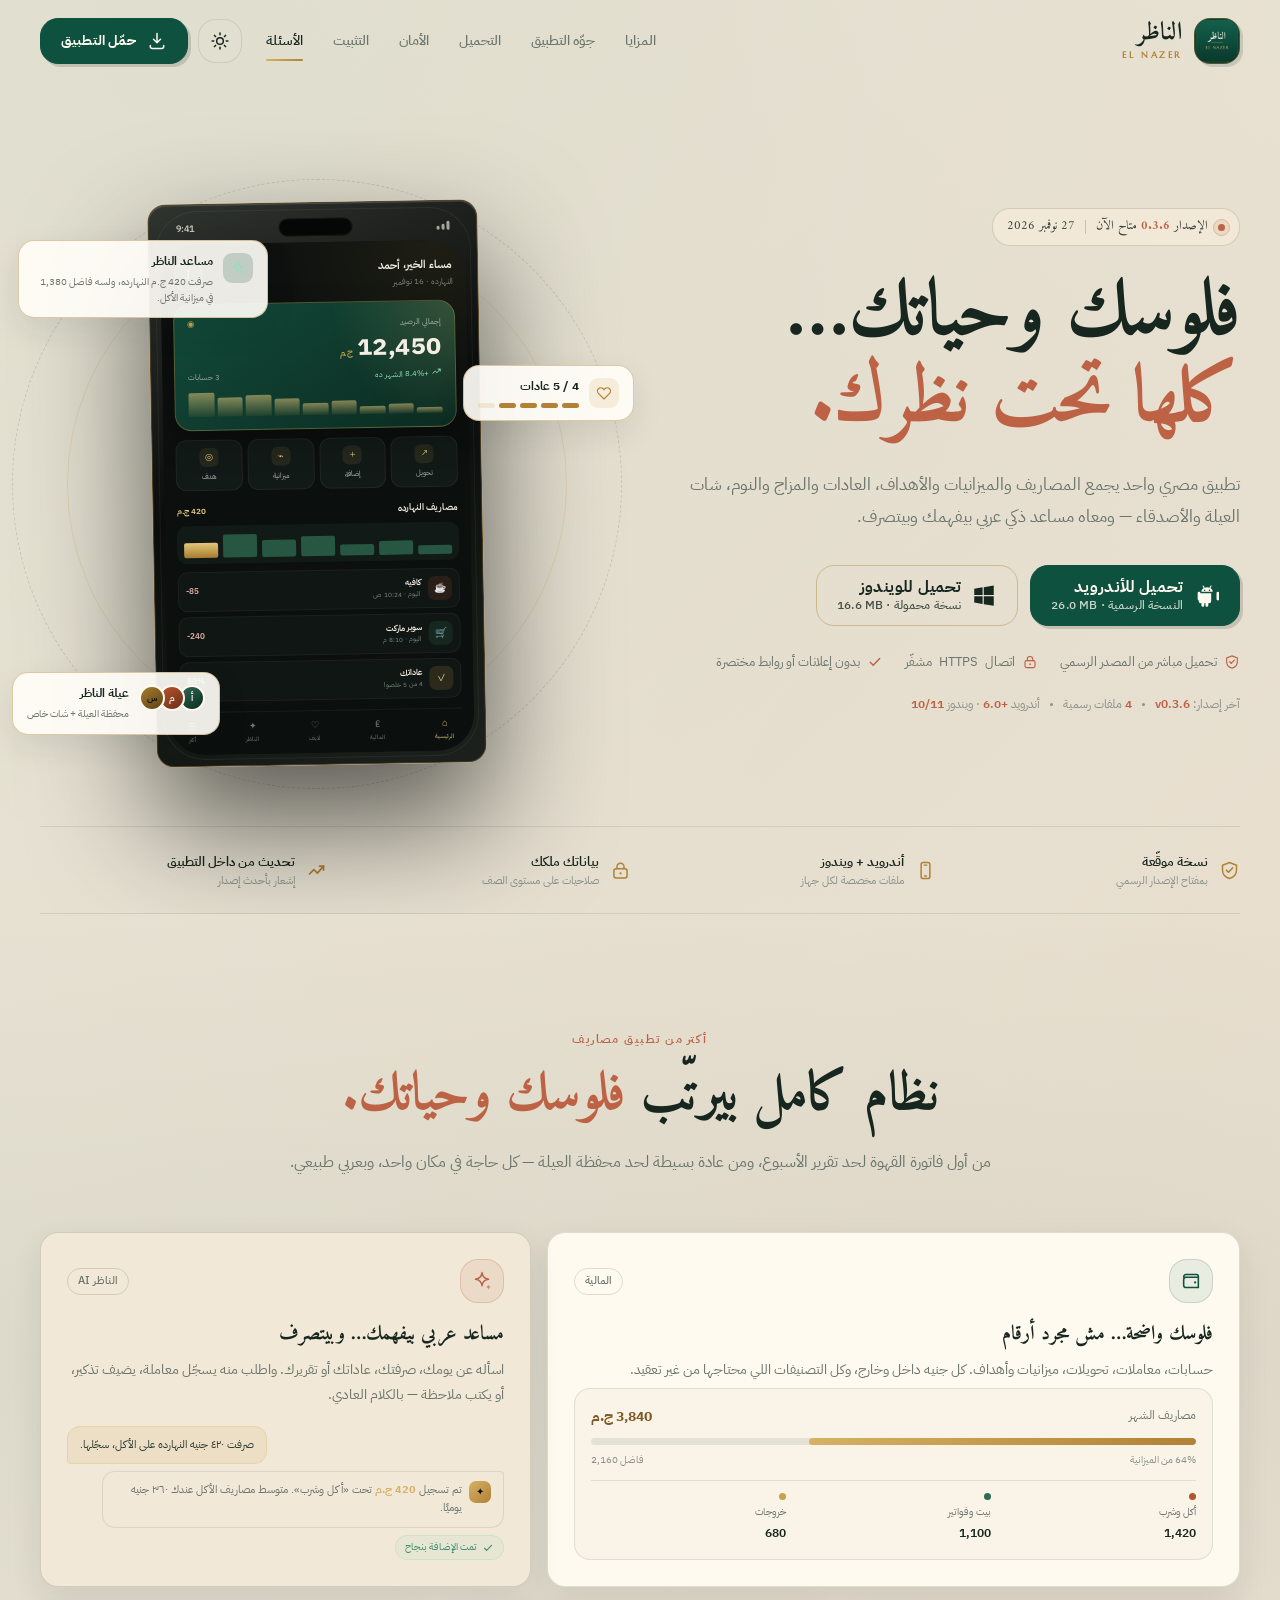
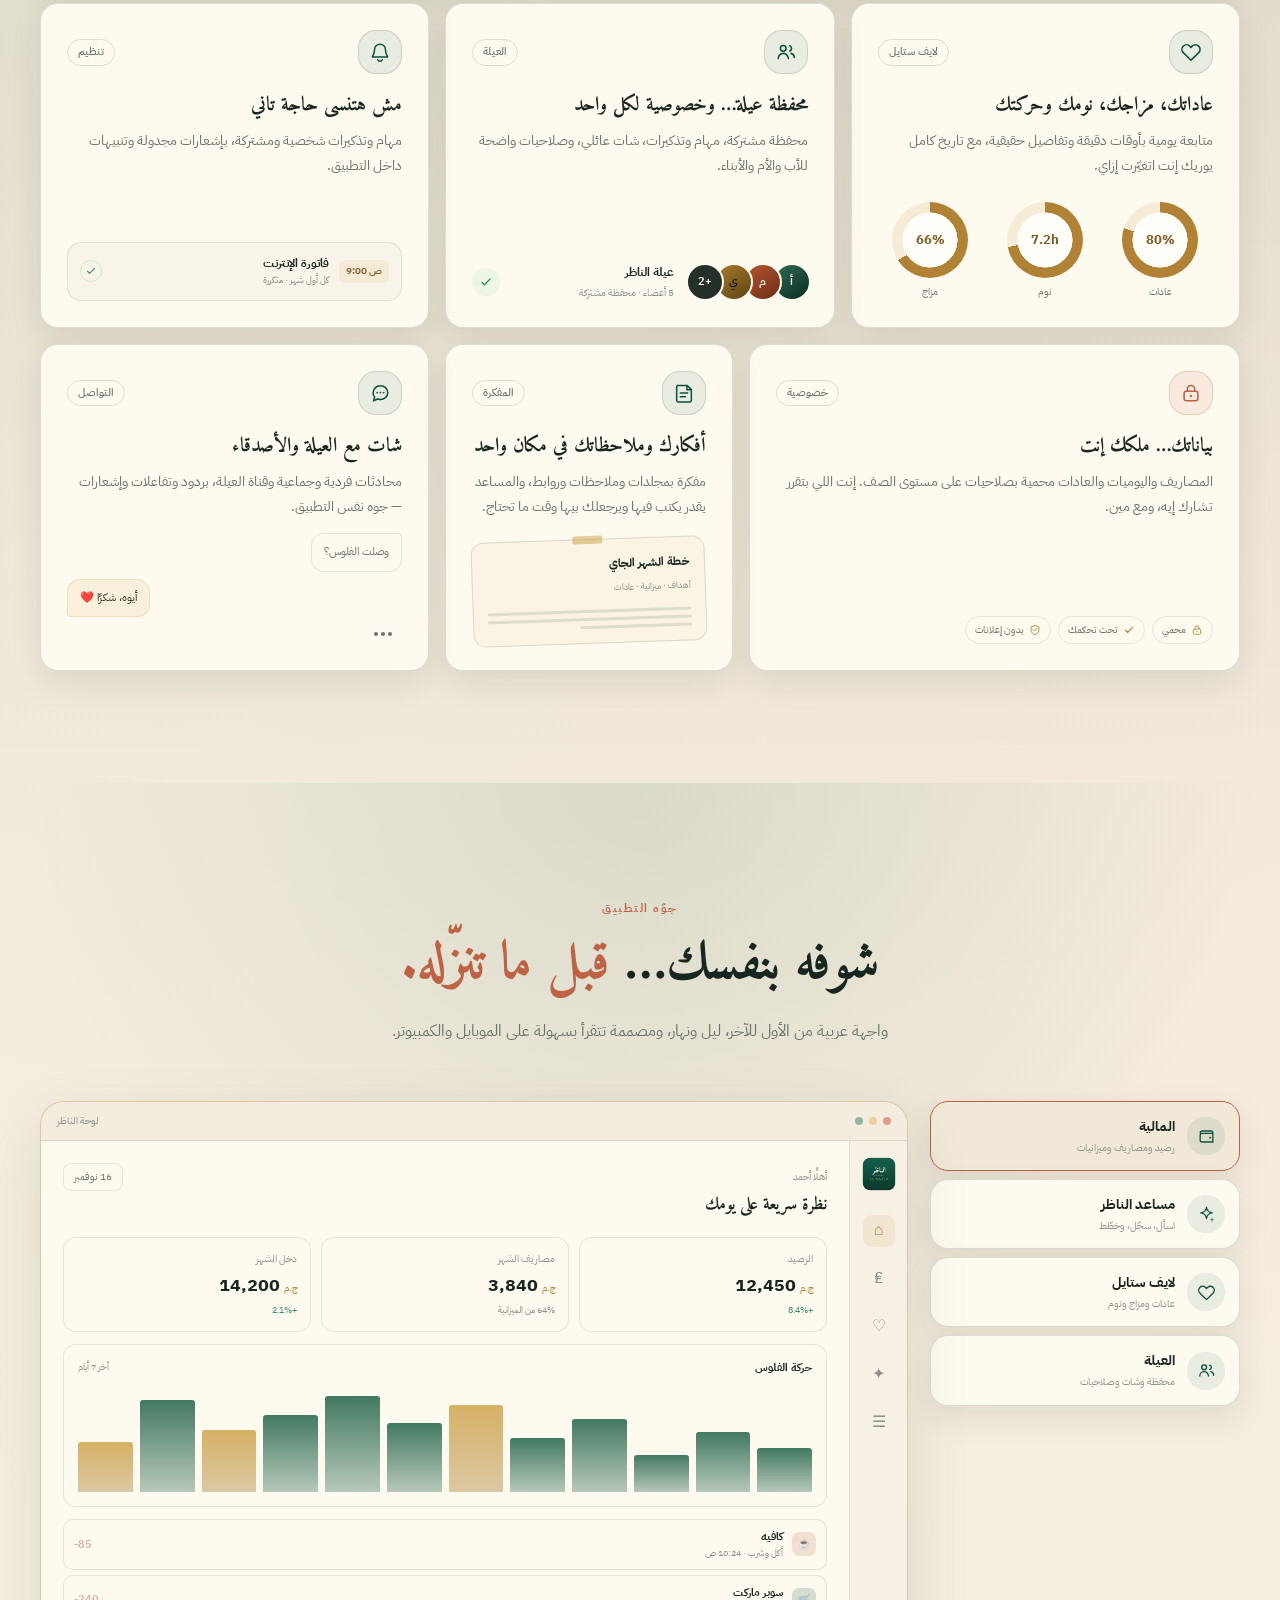
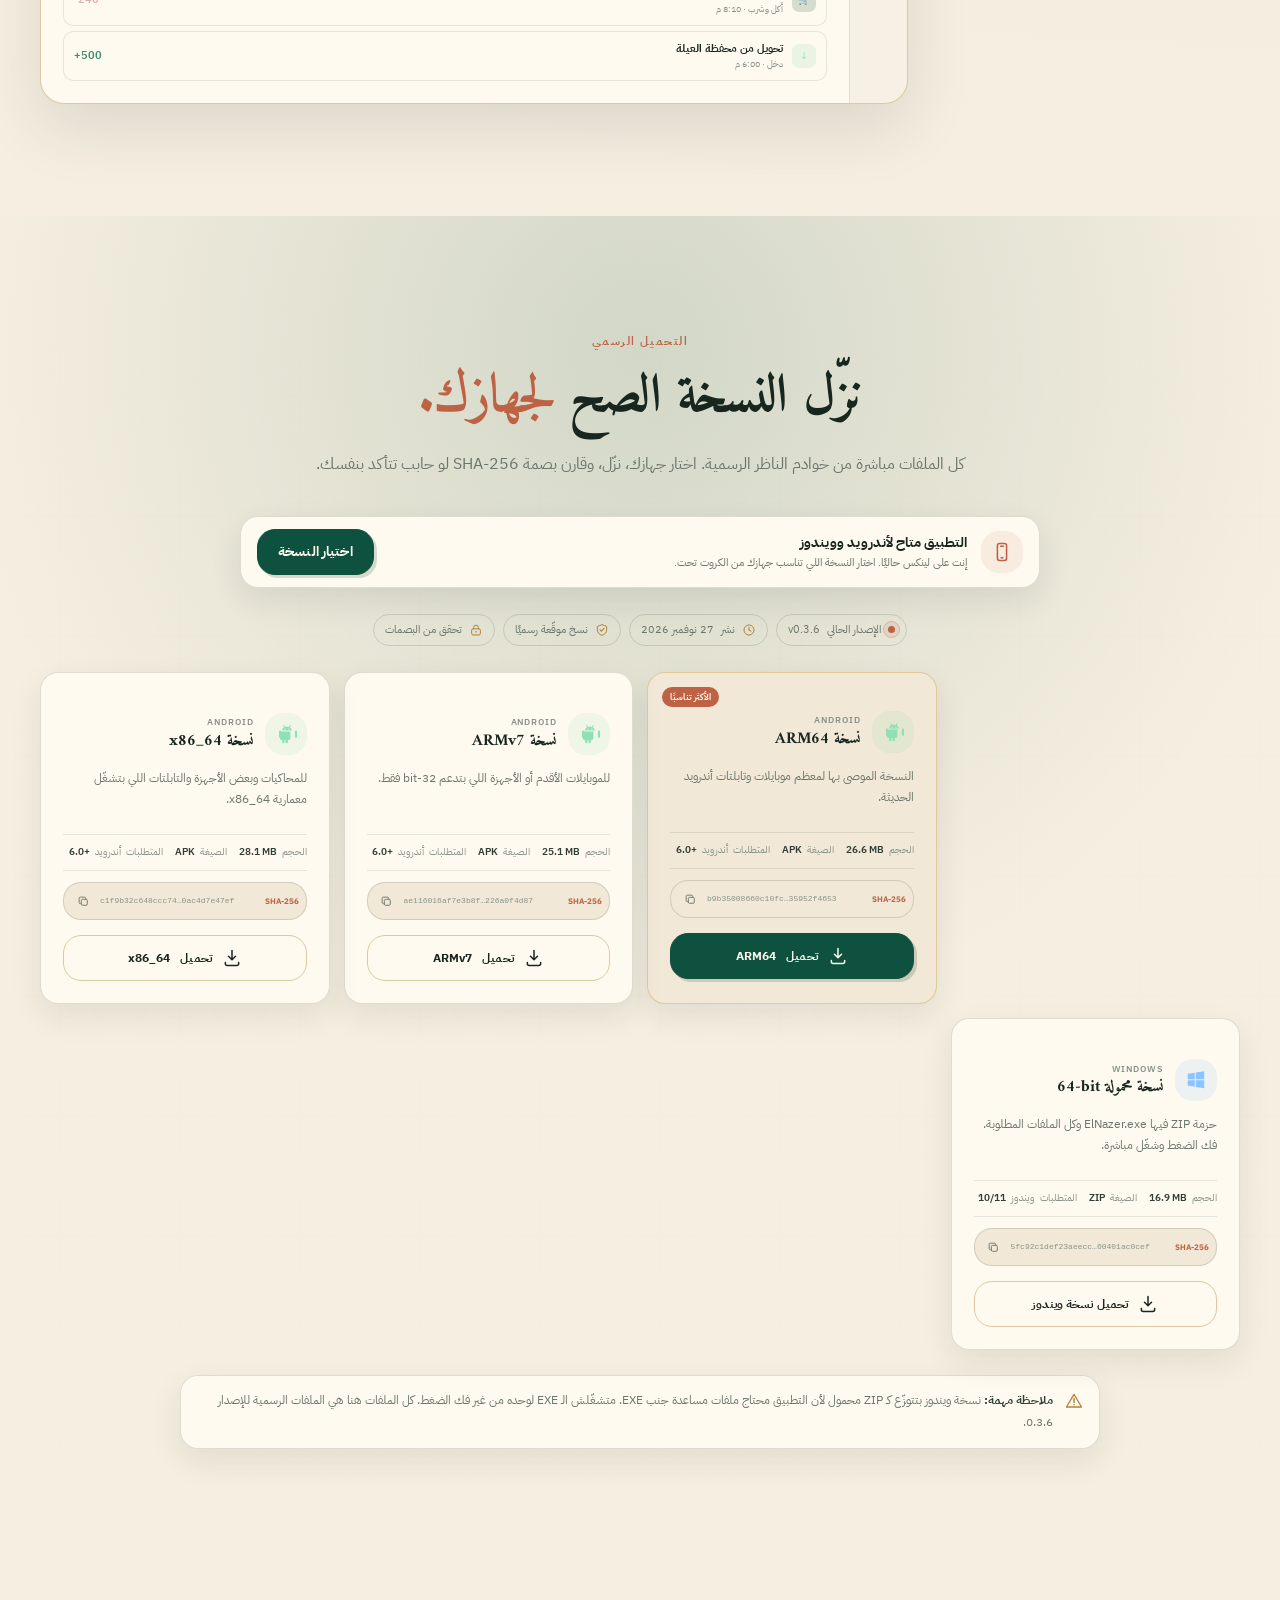
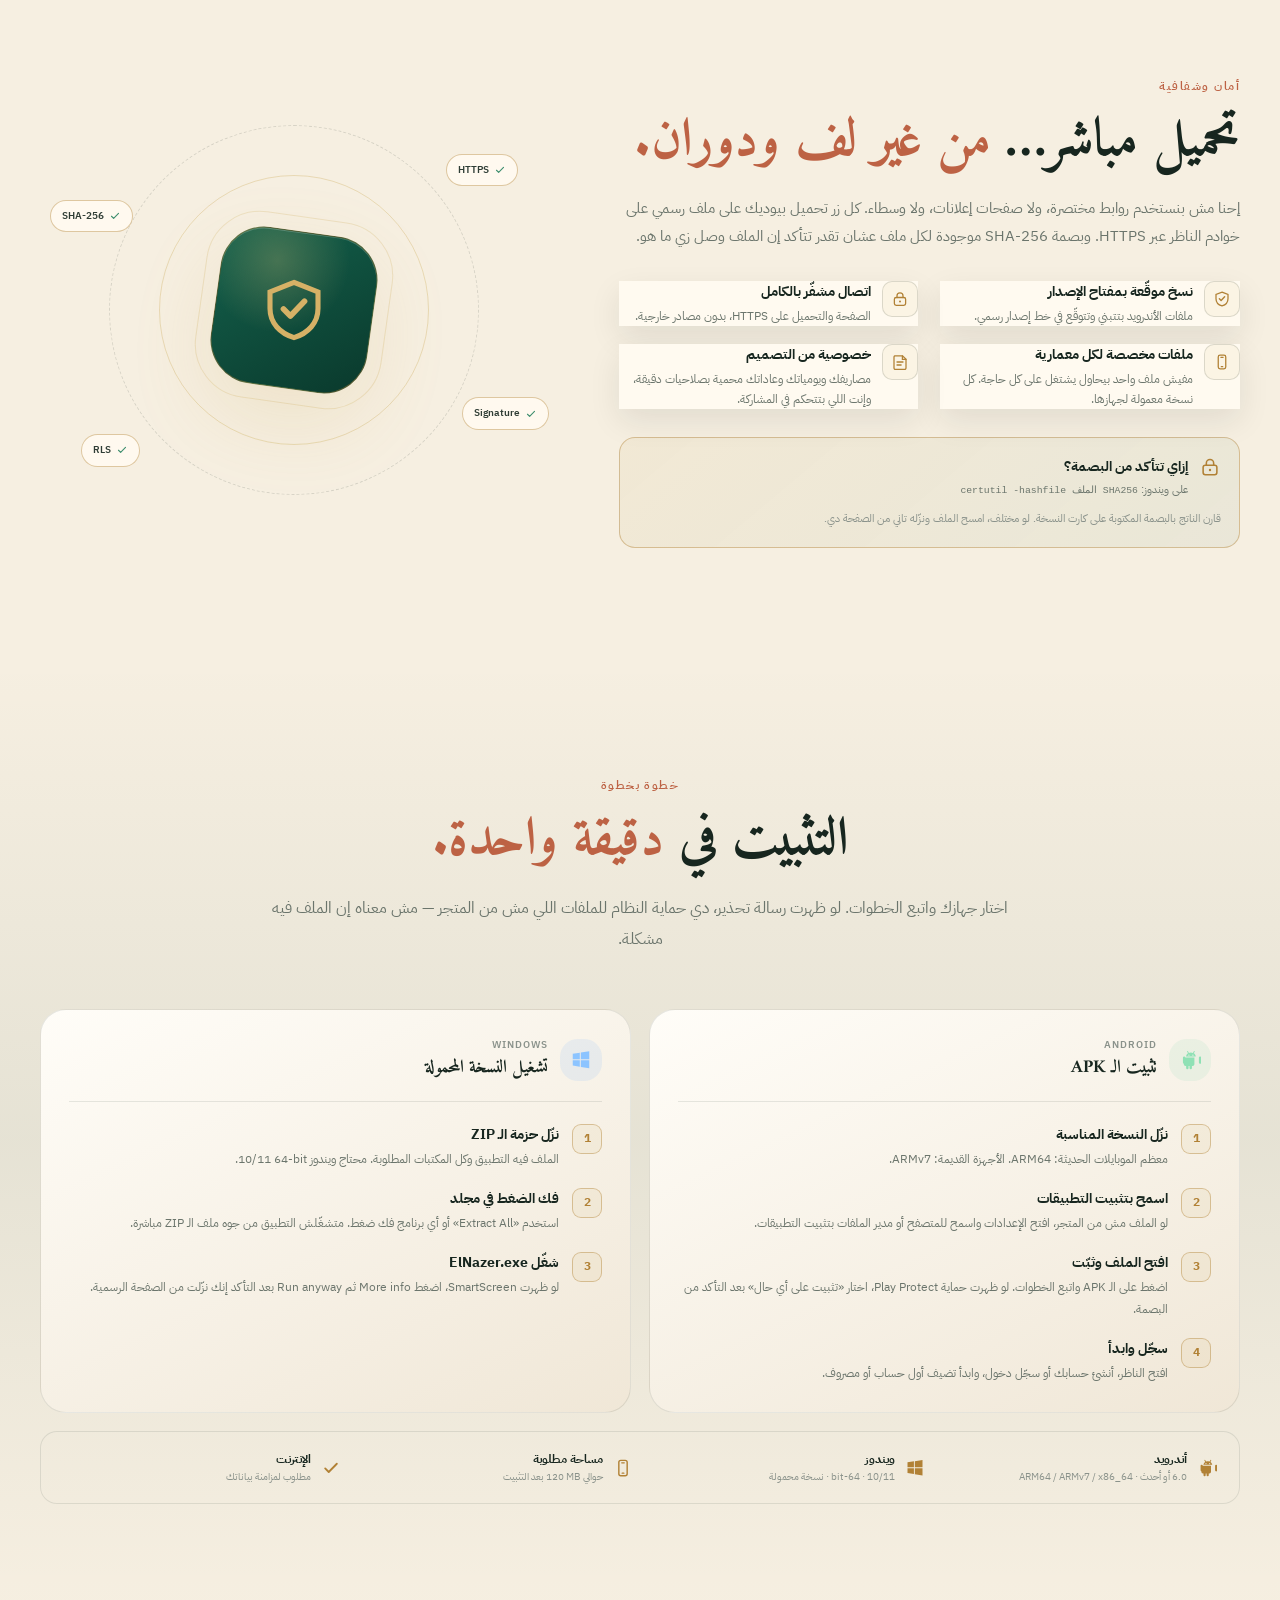
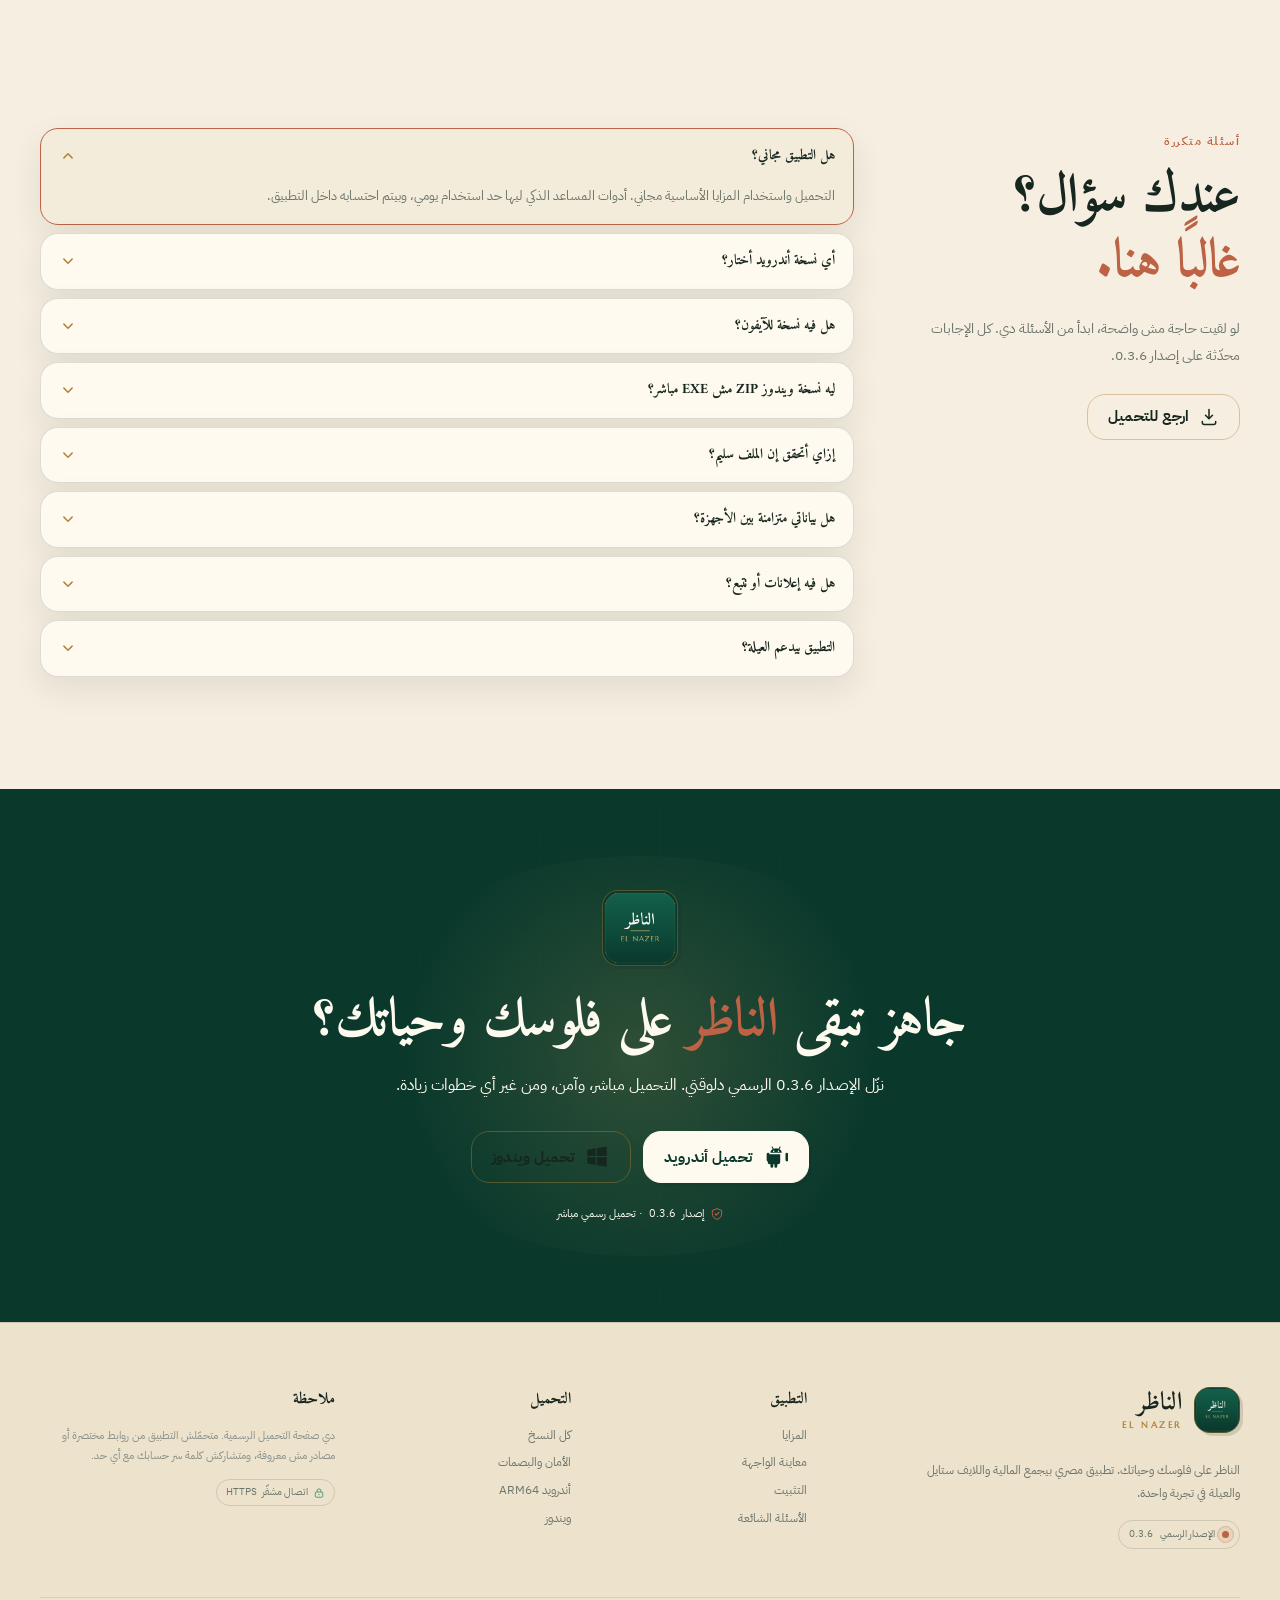
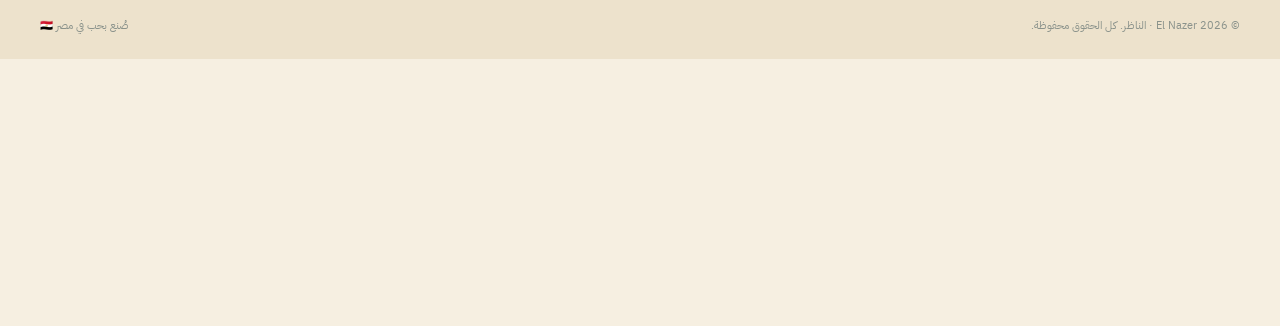
==== commit cc614371: "deploy: sync published release v0.3.6" ====
--- a/index.html
+++ b/index.html
@@ -3,8 +3,8 @@
 <head>
   <meta charset="utf-8">
   <meta name="viewport" content="width=device-width, initial-scale=1, viewport-fit=cover">
-  <title>تحميل تطبيق الناظر | El Nazer 0.3.5 — أندرويد وويندوز</title>
-  <meta name="description" content="حمّل تطبيق الناظر 0.3.5 الرسمي. تطبيق مصري للمصاريف والميزانيات والعادات والشات العائلي مع مساعد ذكي عربي. تحميل مباشر وآمن لأندرويد (ARM64 وARMv7 وx86_64) وويندوز.">
+  <title>تحميل تطبيق الناظر | El Nazer 0.3.6 — أندرويد وويندوز</title>
+  <meta name="description" content="حمّل تطبيق الناظر 0.3.6 الرسمي. تطبيق مصري للمصاريف والميزانيات والعادات والشات العائلي مع مساعد ذكي عربي. تحميل مباشر وآمن لأندرويد (ARM64 وARMv7 وx86_64) وويندوز.">
   <meta name="theme-color" content="#F6EFE1">
   <meta name="color-scheme" content="light dark">
   <meta name="referrer" content="strict-origin-when-cross-origin">
@@ -12,11 +12,11 @@
   <meta property="og:type" content="website">
   <meta property="og:locale" content="ar_EG">
   <meta property="og:site_name" content="El Nazer — الناظر">
-  <meta property="og:title" content="الناظر 0.3.5 — فلوسك وحياتك تحت نظرك">
+  <meta property="og:title" content="الناظر 0.3.6 — فلوسك وحياتك تحت نظرك">
   <meta property="og:description" content="تحميل رسمي ومباشر لتطبيق الناظر لأندرويد وويندوز. مصاريف، ميزانيات، عادات، عيلة، ومساعد ذكي عربي.">
   <meta property="og:image" content="./assets/brand/app_icon.png">
   <meta name="twitter:card" content="summary_large_image">
-  <meta name="twitter:title" content="تحميل تطبيق الناظر 0.3.5">
+  <meta name="twitter:title" content="تحميل تطبيق الناظر 0.3.6">
   <meta name="twitter:description" content="مصاريفك، عاداتك، عيلتك، ومساعدك الذكي في تطبيق واحد. تحميل مباشر لأندرويد وويندوز.">
   <meta name="twitter:image" content="./assets/brand/app_icon.png">
   <link rel="icon" href="./assets/brand/app_icon.png" type="image/png">
@@ -113,7 +113,7 @@
         <div class="hero-copy">
           <div class="release-pill">
             <span class="pulse-dot" aria-hidden="true"></span>
-            <span>الإصدار <bdi>0.3.5</bdi> متاح الآن</span>
+            <span>الإصدار <bdi>0.3.6</bdi> متاح الآن</span>
             <span class="pill-separator" aria-hidden="true"></span>
             <span>27 نوفمبر 2026</span>
           </div>
@@ -135,7 +135,7 @@
             <span><svg aria-hidden="true"><use href="#i-check"/></svg> بدون إعلانات أو روابط مختصرة</span>
           </div>
           <div class="hero-version">
-            <span>آخر إصدار: <bdi>v0.3.5</bdi></span>
+            <span>آخر إصدار: <bdi>v0.3.6</bdi></span>
             <span class="dot" aria-hidden="true"></span>
             <span><bdi>4</bdi> ملفات رسمية</span>
             <span class="dot" aria-hidden="true"></span>
@@ -483,7 +483,7 @@
         </div>
 
         <div class="download-meta reveal">
-          <span class="meta-chip"><span class="pulse-dot" aria-hidden="true"></span> الإصدار الحالي <bdi>v0.3.5</bdi></span>
+          <span class="meta-chip"><span class="pulse-dot" aria-hidden="true"></span> الإصدار الحالي <bdi>v0.3.6</bdi></span>
           <span class="meta-chip"><svg aria-hidden="true"><use href="#i-clock"/></svg> نشر <bdi>27 نوفمبر 2026</bdi></span>
           <span class="meta-chip"><svg aria-hidden="true"><use href="#i-shield"/></svg> نسخ موقّعة رسميًا</span>
           <button class="meta-chip meta-button" id="verifyJump" type="button"><svg aria-hidden="true"><use href="#i-lock"/></svg> تحقق من البصمات</button>
@@ -493,7 +493,7 @@
           <meta itemprop="name" content="El Nazer — الناظر">
           <meta itemprop="operatingSystem" content="Android, Windows">
           <meta itemprop="applicationCategory" content="FinanceApplication">
-          <meta itemprop="softwareVersion" content="0.3.5">
+          <meta itemprop="softwareVersion" content="0.3.6">
           <div itemprop="offers" itemscope itemtype="https://schema.org/Offer"><meta itemprop="price" content="0"><meta itemprop="priceCurrency" content="EGP"></div>
 
           <article class="download-card recommended reveal" data-platform="android" data-arch="arm64">
@@ -510,8 +510,8 @@
             </ul>
             <div class="hash-box">
               <span>SHA-256</span>
-              <code data-hash="67ee368155f8e1348c159e29ebf675ea46319ad2132cf34ce17eff37c5ffa4c9">67ee368155f8e134…37c5ffa4c9</code>
-              <button class="copy-button" type="button" data-copy="67ee368155f8e1348c159e29ebf675ea46319ad2132cf34ce17eff37c5ffa4c9" aria-label="نسخ بصمة ARM64"><svg aria-hidden="true"><use href="#i-copy"/></svg></button>
+              <code data-hash="b9b35008660c10fc8b5a67ec77684d1597bf8e8586caf73a10763735952f4653">b9b35008660c10fc…35952f4653</code>
+              <button class="copy-button" type="button" data-copy="b9b35008660c10fc8b5a67ec77684d1597bf8e8586caf73a10763735952f4653" aria-label="نسخ بصمة ARM64"><svg aria-hidden="true"><use href="#i-copy"/></svg></button>
             </div>
             <a class="button button-primary button-block" href="https://jqbkdyzlqjifqpcjaegp.supabase.co/storage/v1/object/public/downloads/elnazer-latest-arm64.apk" data-download="arm64" rel="noopener">
               <svg aria-hidden="true"><use href="#i-download"/></svg> تحميل <bdi>ARM64</bdi>
@@ -531,8 +531,8 @@
             </ul>
             <div class="hash-box">
               <span>SHA-256</span>
-              <code data-hash="9ed863f245bcf5f5e340a2dd36220a99ea027e03d7dc7208603813423d2f7407">9ed863f245bcf5f5…423d2f7407</code>
-              <button class="copy-button" type="button" data-copy="9ed863f245bcf5f5e340a2dd36220a99ea027e03d7dc7208603813423d2f7407" aria-label="نسخ بصمة ARMv7"><svg aria-hidden="true"><use href="#i-copy"/></svg></button>
+              <code data-hash="ae116016af7e3b8f6906a118573a148b9bd593791d92fe4ffc533c226a0f4d87">ae116016af7e3b8f…226a0f4d87</code>
+              <button class="copy-button" type="button" data-copy="ae116016af7e3b8f6906a118573a148b9bd593791d92fe4ffc533c226a0f4d87" aria-label="نسخ بصمة ARMv7"><svg aria-hidden="true"><use href="#i-copy"/></svg></button>
             </div>
             <a class="button button-outline button-block" href="https://jqbkdyzlqjifqpcjaegp.supabase.co/storage/v1/object/public/downloads/elnazer-latest-armv7.apk" data-download="armv7" rel="noopener">
               <svg aria-hidden="true"><use href="#i-download"/></svg> تحميل <bdi>ARMv7</bdi>
@@ -552,8 +552,8 @@
             </ul>
             <div class="hash-box">
               <span>SHA-256</span>
-              <code data-hash="01f33caaf99900b32b61fdf82ff9ed5358382c55b9fb5de77e7f6e1bd2d2aa62">c1f9b32c648ccc74…0ac4d7e47ef</code>
-              <button class="copy-button" type="button" data-copy="01f33caaf99900b32b61fdf82ff9ed5358382c55b9fb5de77e7f6e1bd2d2aa62" aria-label="نسخ بصمة x86_64"><svg aria-hidden="true"><use href="#i-copy"/></svg></button>
+              <code data-hash="dddeab95ad8db96bbd8a2d18369808b7c02e2eaf02b64da60f2139c51bbf6799">c1f9b32c648ccc74…0ac4d7e47ef</code>
+              <button class="copy-button" type="button" data-copy="dddeab95ad8db96bbd8a2d18369808b7c02e2eaf02b64da60f2139c51bbf6799" aria-label="نسخ بصمة x86_64"><svg aria-hidden="true"><use href="#i-copy"/></svg></button>
             </div>
             <a class="button button-outline button-block" href="https://jqbkdyzlqjifqpcjaegp.supabase.co/storage/v1/object/public/downloads/elnazer-latest-x86_64.apk" data-download="x86_64" rel="noopener">
               <svg aria-hidden="true"><use href="#i-download"/></svg> تحميل <bdi>x86_64</bdi>
@@ -573,8 +573,8 @@
             </ul>
             <div class="hash-box">
               <span>SHA-256</span>
-              <code data-hash="fa5088f5de446f791b74e8d85ad51cadb55e3e8a635556d1dfbf81c1b0917120">5fc92c1def23aeecc…60401ac0cef</code>
-              <button class="copy-button" type="button" data-copy="fa5088f5de446f791b74e8d85ad51cadb55e3e8a635556d1dfbf81c1b0917120" aria-label="نسخ بصمة Windows"><svg aria-hidden="true"><use href="#i-copy"/></svg></button>
+              <code data-hash="54a0dd97c85b0cade92fea9f9613ac802cf7a4afa1c5bebe3627562838434512">5fc92c1def23aeecc…60401ac0cef</code>
+              <button class="copy-button" type="button" data-copy="54a0dd97c85b0cade92fea9f9613ac802cf7a4afa1c5bebe3627562838434512" aria-label="نسخ بصمة Windows"><svg aria-hidden="true"><use href="#i-copy"/></svg></button>
             </div>
             <a class="button button-outline button-block" href="https://jqbkdyzlqjifqpcjaegp.supabase.co/storage/v1/object/public/downloads/elnazer-latest-windows.zip" data-download="windows" rel="noopener">
               <svg aria-hidden="true"><use href="#i-download"/></svg> تحميل نسخة ويندوز
@@ -584,7 +584,7 @@
 
         <div class="download-note reveal">
           <svg aria-hidden="true"><use href="#i-alert"/></svg>
-          <p><b>ملاحظة مهمة:</b> نسخة ويندوز بتتوزّع كـ <bdi>ZIP</bdi> محمول لأن التطبيق محتاج ملفات مساعدة جنب <bdi>EXE</bdi>. متشغّلش الـ <bdi>EXE</bdi> لوحده من غير فك الضغط. كل الملفات هنا هي الملفات الرسمية للإصدار <bdi>0.3.5</bdi>.</p>
+          <p><b>ملاحظة مهمة:</b> نسخة ويندوز بتتوزّع كـ <bdi>ZIP</bdi> محمول لأن التطبيق محتاج ملفات مساعدة جنب <bdi>EXE</bdi>. متشغّلش الـ <bdi>EXE</bdi> لوحده من غير فك الضغط. كل الملفات هنا هي الملفات الرسمية للإصدار <bdi>0.3.6</bdi>.</p>
         </div>
       </div>
     </section>
@@ -661,7 +661,7 @@
         <div class="faq-intro reveal">
           <span class="eyebrow">أسئلة متكررة</span>
           <h2>عندك سؤال؟<br><span class="gradient-text">غالبًا هنا.</span></h2>
-          <p>لو لقيت حاجة مش واضحة، ابدأ من الأسئلة دي. كل الإجابات محدّثة على إصدار <bdi>0.3.5</bdi>.</p>
+          <p>لو لقيت حاجة مش واضحة، ابدأ من الأسئلة دي. كل الإجابات محدّثة على إصدار <bdi>0.3.6</bdi>.</p>
           <a class="button button-outline" href="#download"><svg aria-hidden="true"><use href="#i-download"/></svg> ارجع للتحميل</a>
         </div>
         <div class="faq-list reveal">
@@ -675,7 +675,7 @@
           </details>
           <details class="faq-item">
             <summary><span>هل فيه نسخة للآيفون؟</span><svg aria-hidden="true"><use href="#i-chevron"/></svg></summary>
-            <div class="faq-answer"><p>حاليًا التطبيق متاح لأندرويد وويندوز. مفيش نسخة رسمية لـ <bdi>iOS</bdi> في إصدار <bdi>0.3.5</bdi>.</p></div>
+            <div class="faq-answer"><p>حاليًا التطبيق متاح لأندرويد وويندوز. مفيش نسخة رسمية لـ <bdi>iOS</bdi> في إصدار <bdi>0.3.6</bdi>.</p></div>
           </details>
           <details class="faq-item">
             <summary><span>ليه نسخة ويندوز ZIP مش EXE مباشر؟</span><svg aria-hidden="true"><use href="#i-chevron"/></svg></summary>
@@ -706,12 +706,12 @@
       <div class="container final-cta-inner reveal">
         <img src="./assets/brand/app_icon.png" width="76" height="76" alt="" class="final-mark">
         <h2>جاهز تبقى <span class="gradient-text">الناظر</span> على فلوسك وحياتك؟</h2>
-        <p>نزّل الإصدار <bdi>0.3.5</bdi> الرسمي دلوقتي. التحميل مباشر، وآمن، ومن غير أي خطوات زيادة.</p>
+        <p>نزّل الإصدار <bdi>0.3.6</bdi> الرسمي دلوقتي. التحميل مباشر، وآمن، ومن غير أي خطوات زيادة.</p>
         <div class="final-actions">
           <a class="button button-primary button-large" href="https://jqbkdyzlqjifqpcjaegp.supabase.co/storage/v1/object/public/downloads/elnazer-latest-arm64.apk" data-download="arm64" rel="noopener"><svg aria-hidden="true"><use href="#i-android"/></svg> تحميل أندرويد</a>
           <a class="button button-ghost button-large" href="https://jqbkdyzlqjifqpcjaegp.supabase.co/storage/v1/object/public/downloads/elnazer-latest-windows.zip" data-download="windows" rel="noopener"><svg aria-hidden="true"><use href="#i-windows"/></svg> تحميل ويندوز</a>
         </div>
-        <span class="final-note"><svg aria-hidden="true"><use href="#i-shield"/></svg> إصدار <bdi>0.3.5</bdi> · تحميل رسمي مباشر</span>
+        <span class="final-note"><svg aria-hidden="true"><use href="#i-shield"/></svg> إصدار <bdi>0.3.6</bdi> · تحميل رسمي مباشر</span>
       </div>
     </section>
   </main>
@@ -724,7 +724,7 @@
           <span class="brand-copy"><strong>الناظر</strong><small>EL NAZER</small></span>
         </a>
         <p>الناظر على فلوسك وحياتك. تطبيق مصري بيجمع المالية واللايف ستايل والعيلة في تجربة واحدة.</p>
-        <span class="footer-version"><span class="pulse-dot" aria-hidden="true"></span> الإصدار الرسمي <bdi>0.3.5</bdi></span>
+        <span class="footer-version"><span class="pulse-dot" aria-hidden="true"></span> الإصدار الرسمي <bdi>0.3.6</bdi></span>
       </div>
       <div class="footer-links">
         <h3>التطبيق</h3>
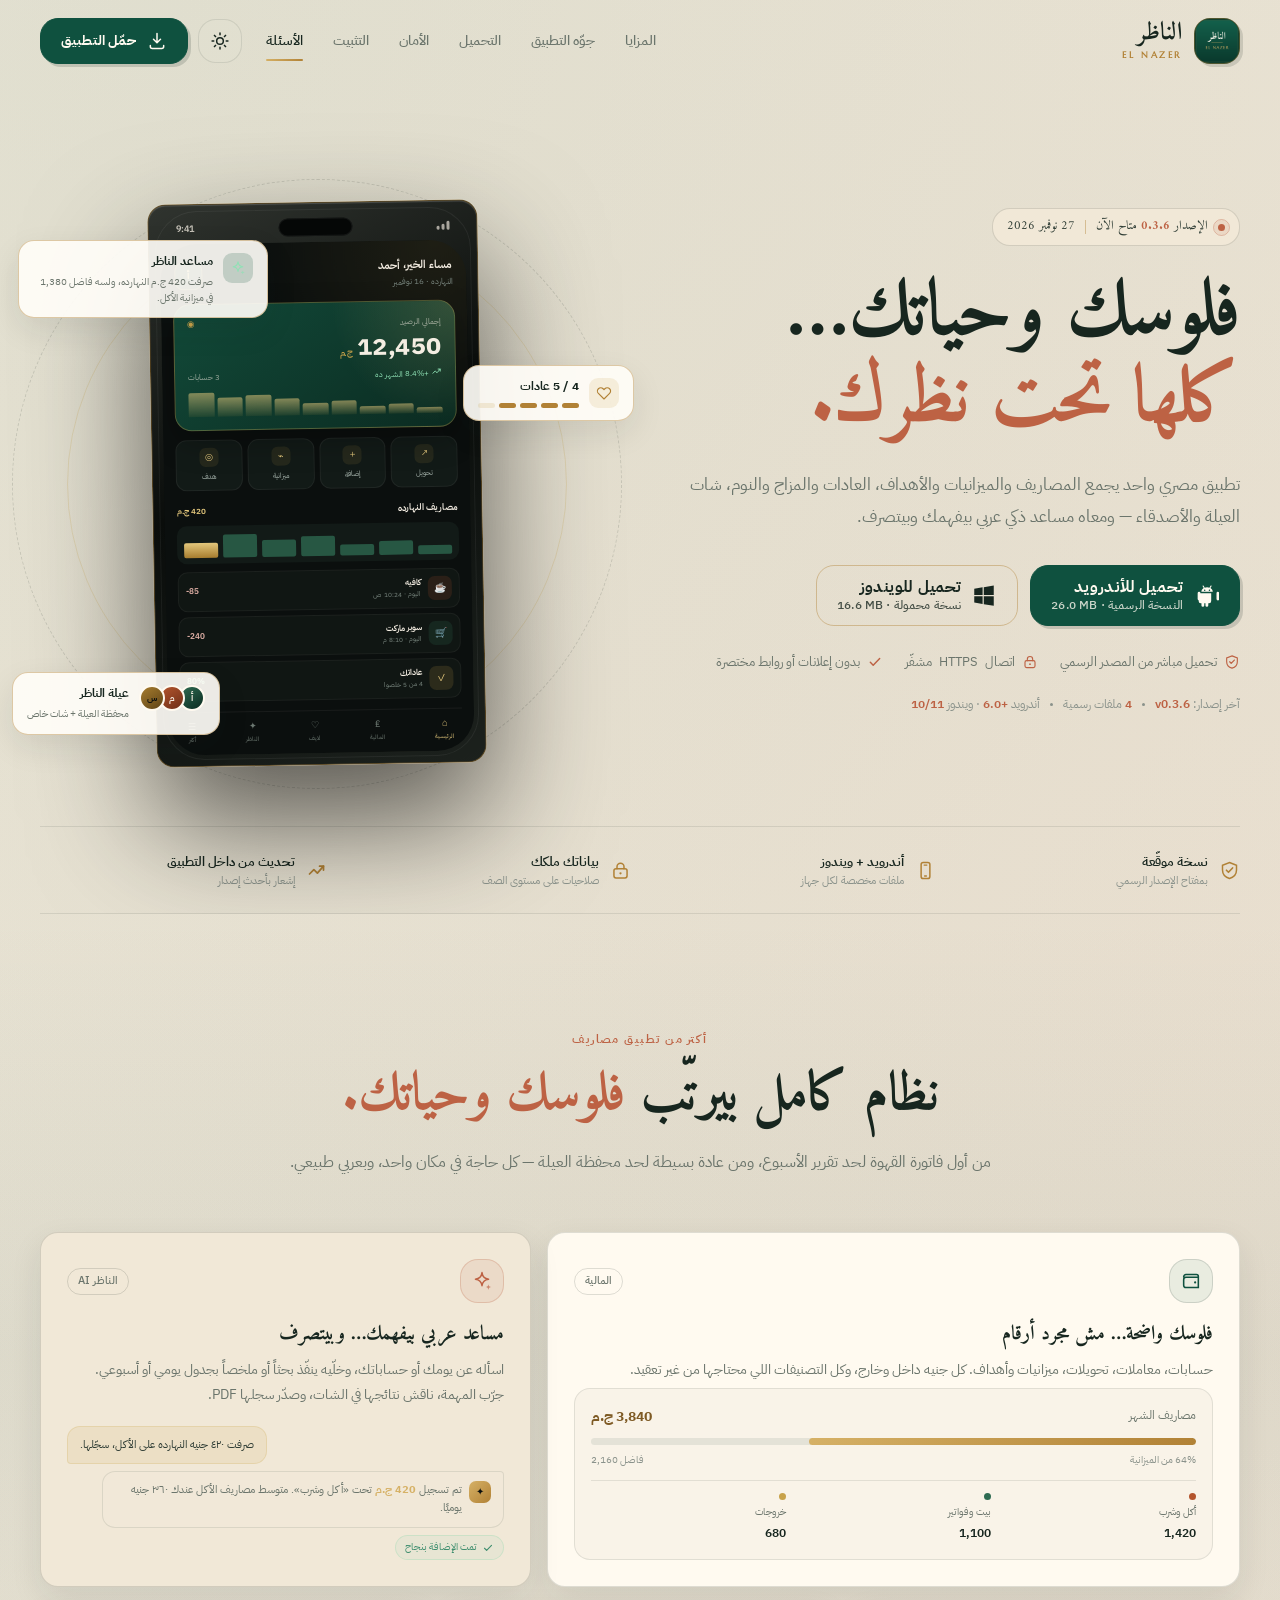
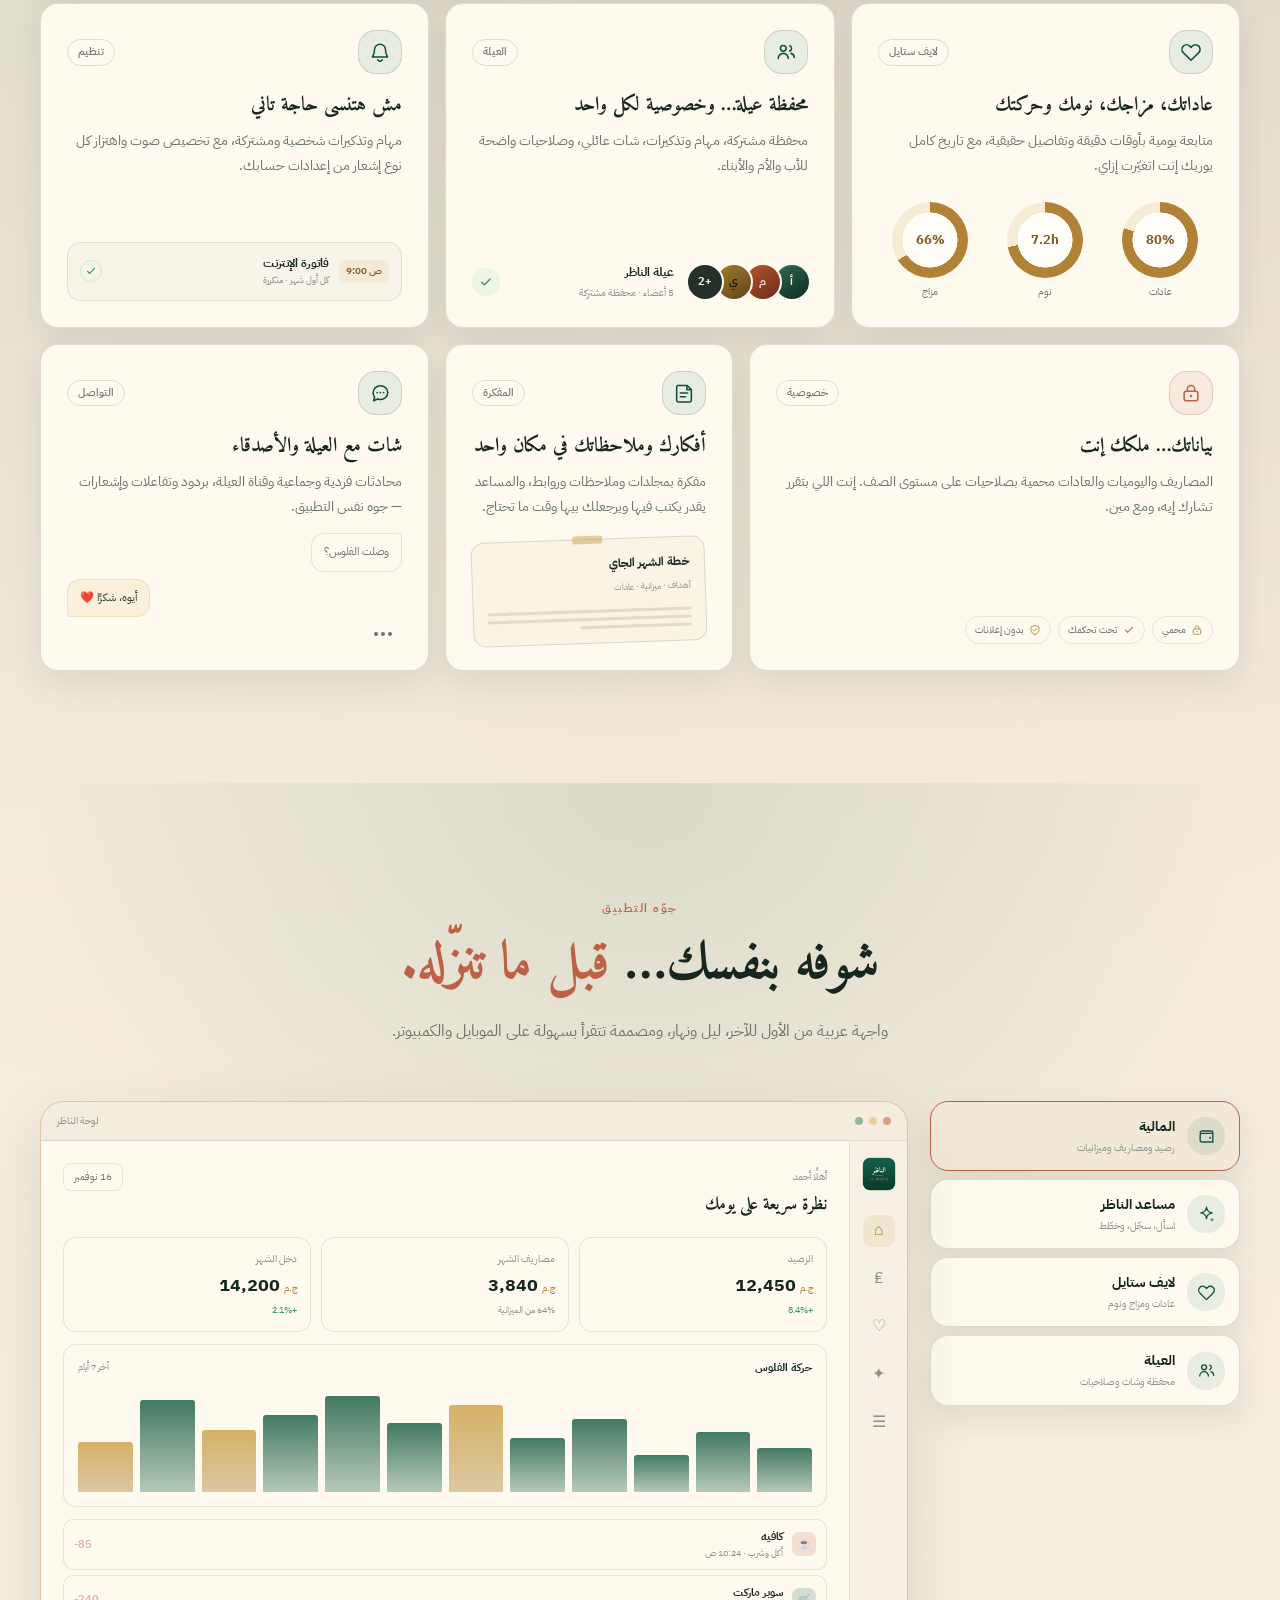
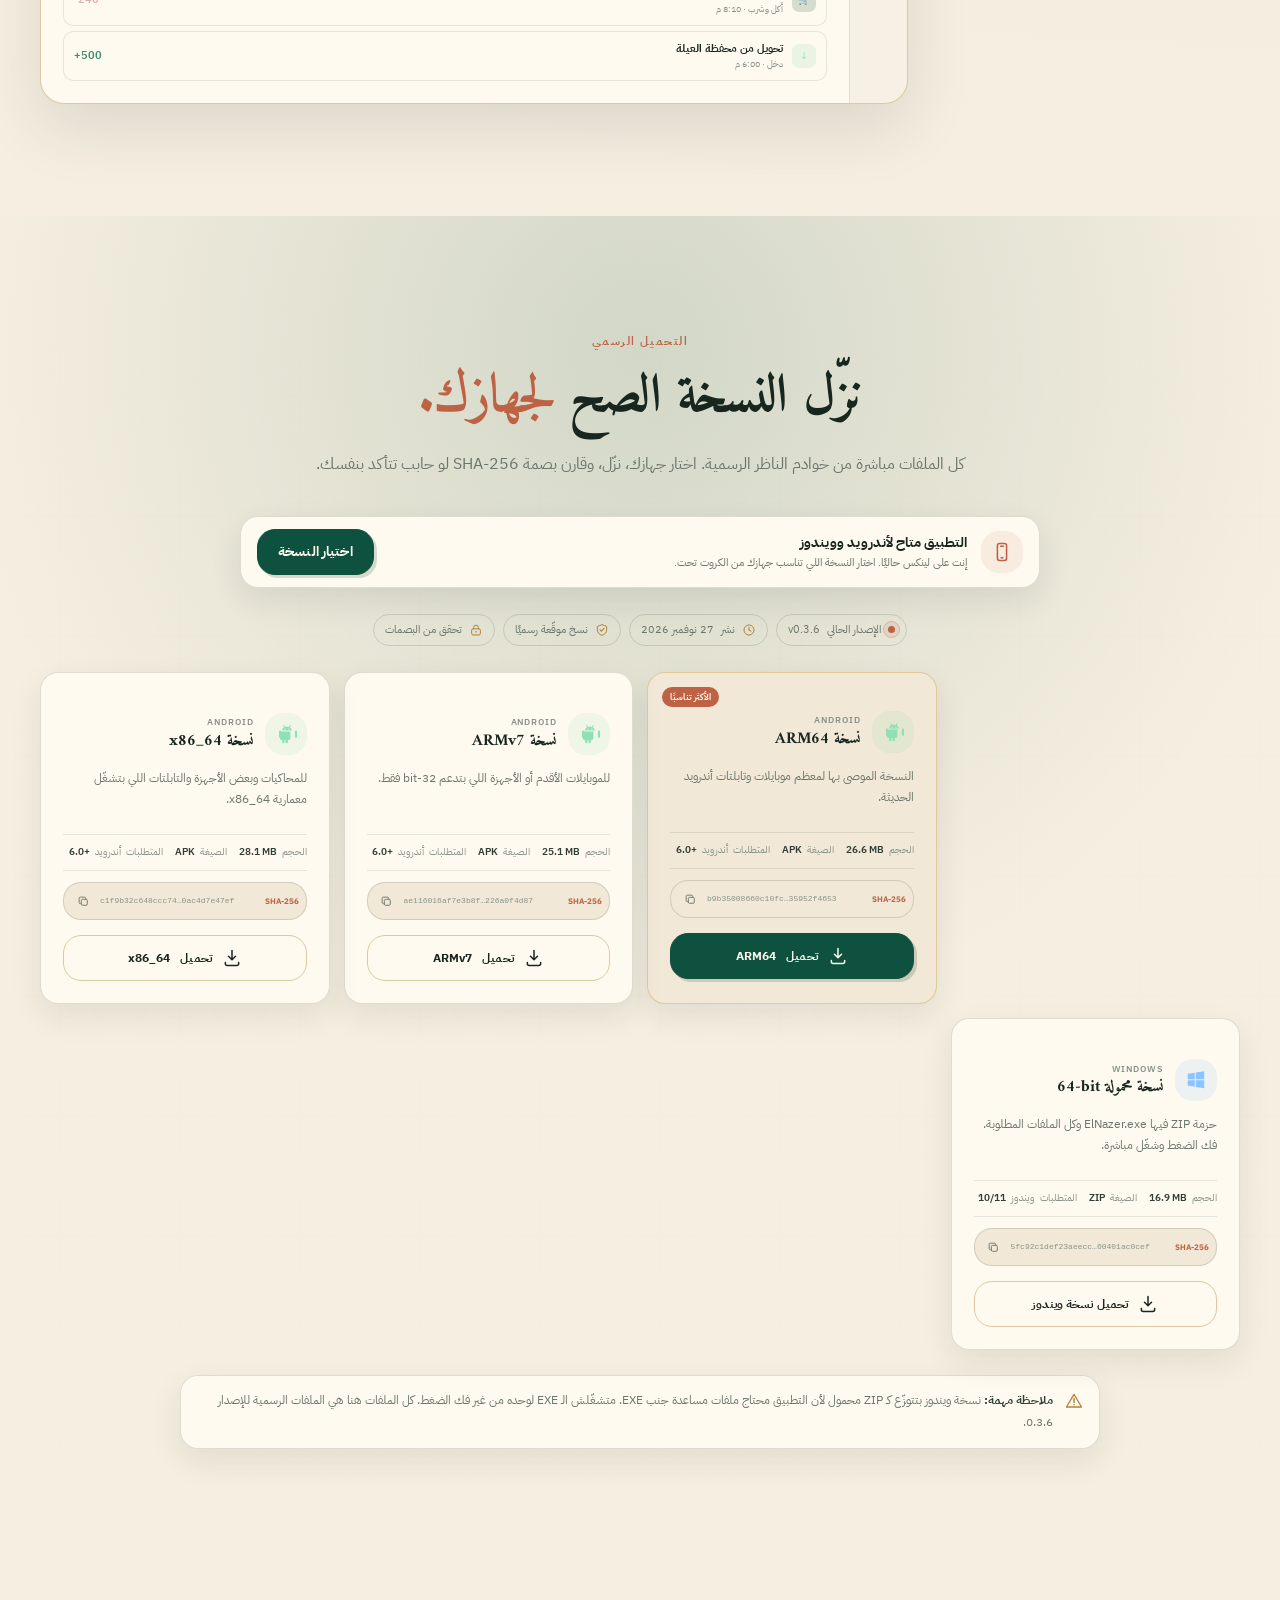
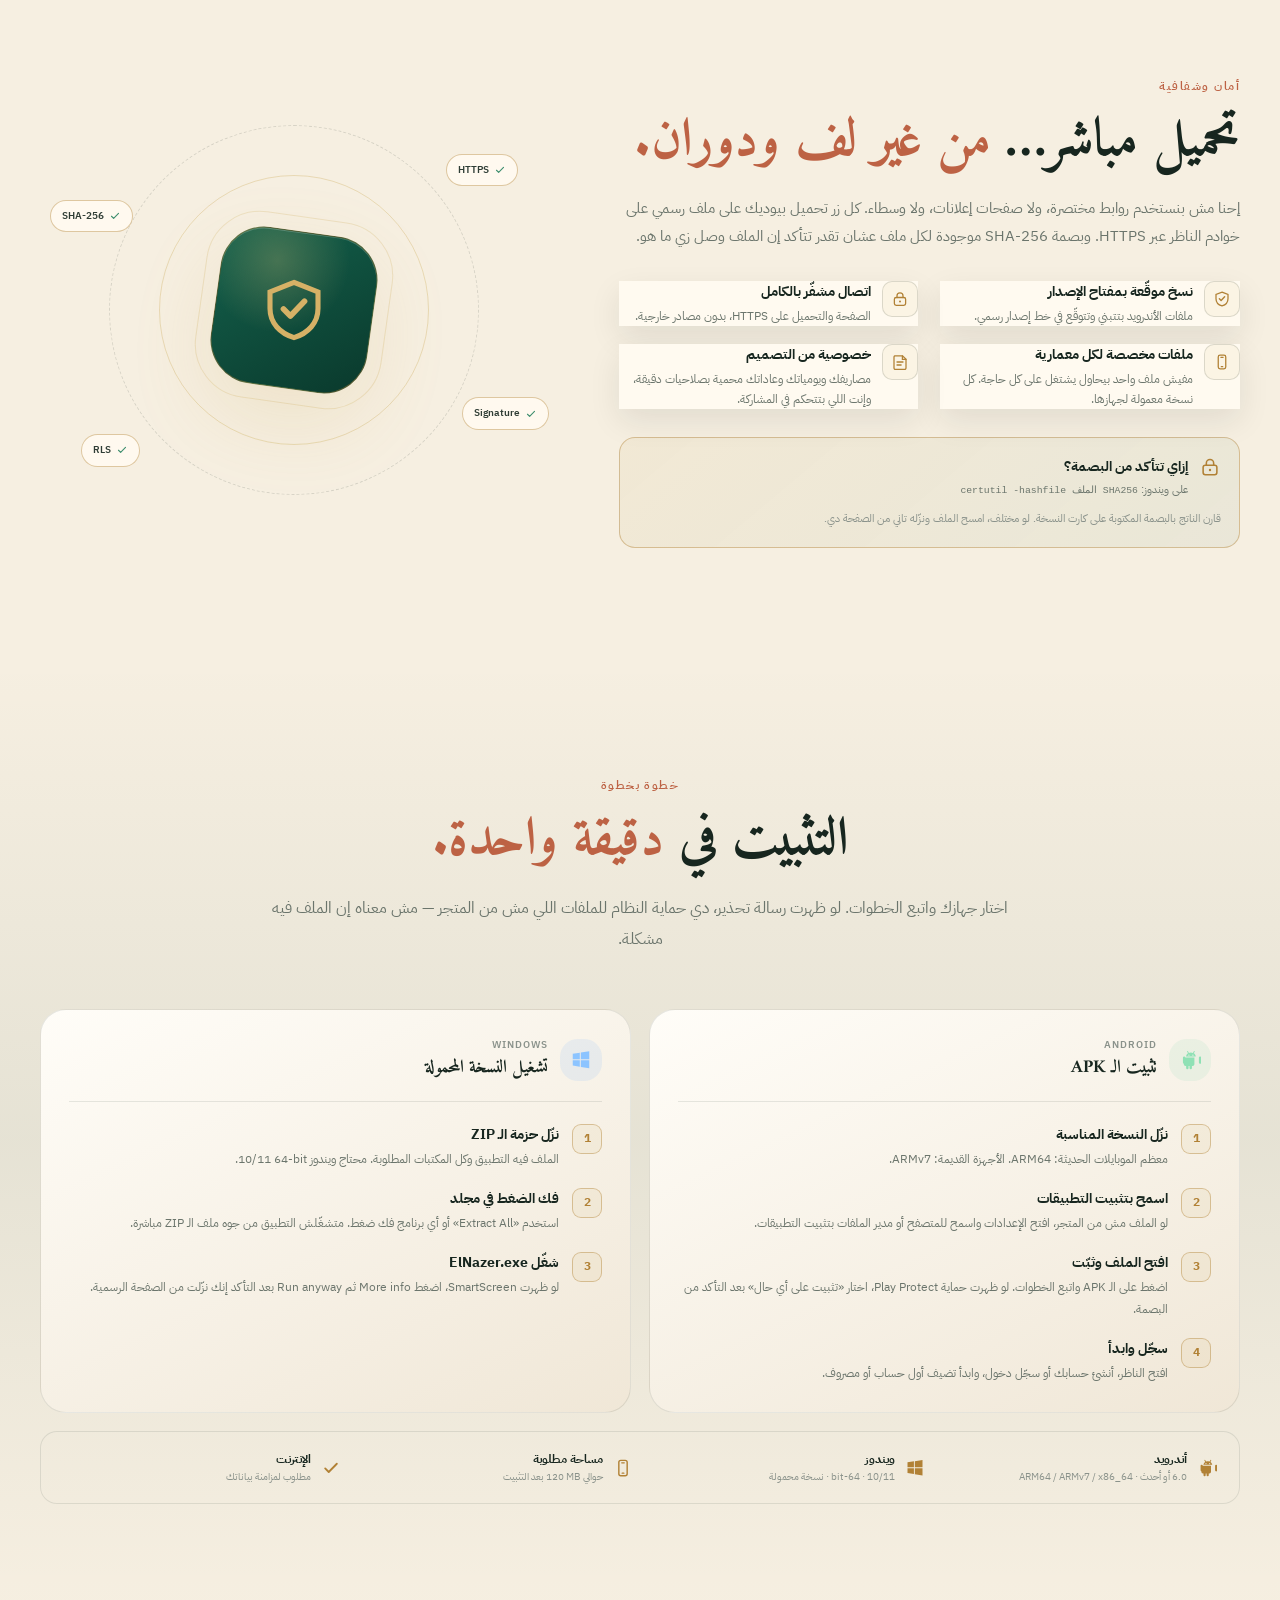
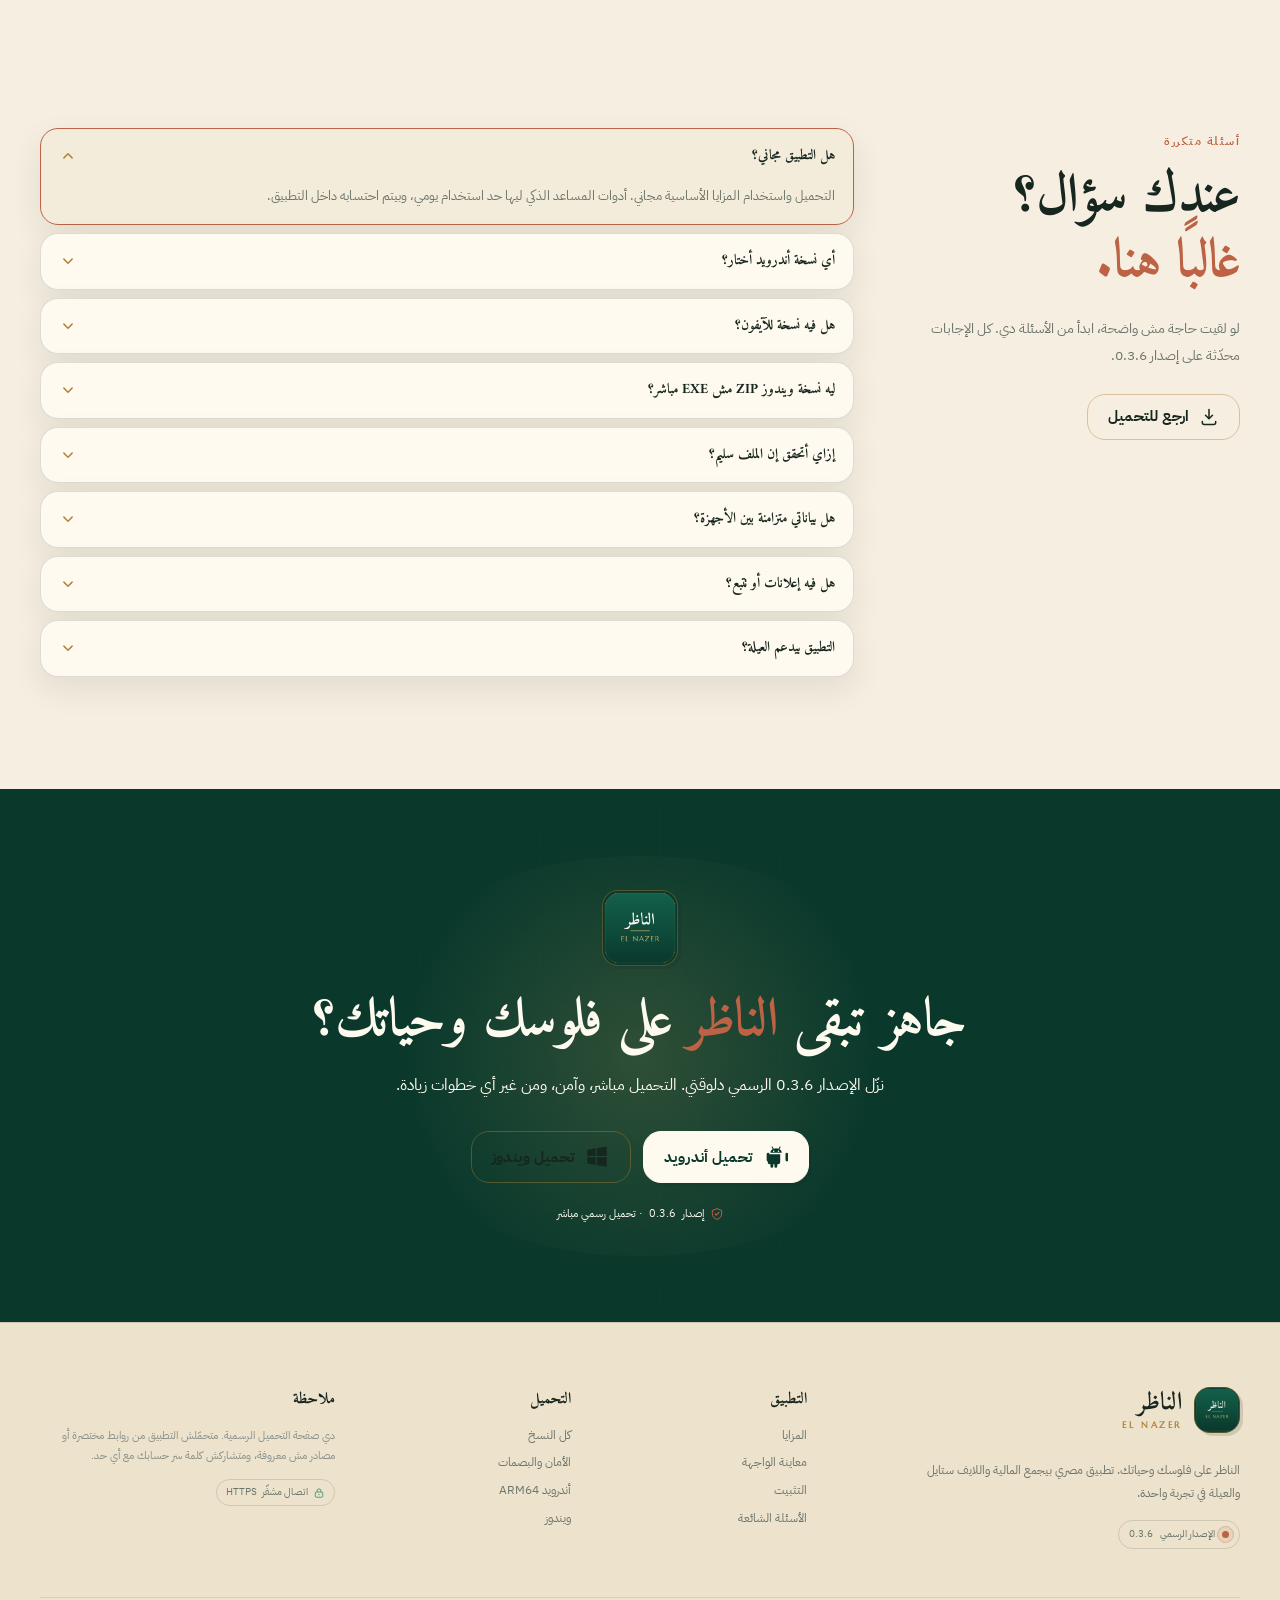
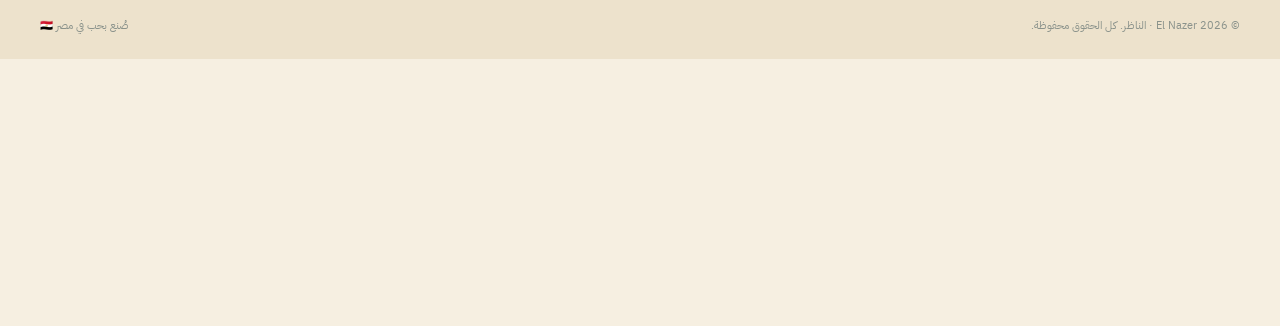
==== commit cb3f0785: "deploy: 8566ca6b0a34d1132152ce231ff48e0608f9aa8b" ====
--- a/index.html
+++ b/index.html
@@ -250,7 +250,7 @@
               <span class="feature-tag">الناظر AI</span>
             </div>
             <h3>مساعد عربي بيفهمك… وبيتصرف</h3>
-            <p>اسأله عن يومك، صرفتك، عاداتك أو تقريرك. واطلب منه يسجّل معاملة، يضيف تذكير، أو يكتب ملاحظة — بالكلام العادي.</p>
+            <p>اسأله عن يومك أو حساباتك، وخلّيه ينفّذ بحثاً أو ملخصاً بجدول يومي أو أسبوعي. جرّب المهمة، ناقش نتائجها في الشات، وصدّر سجلها PDF.</p>
             <div class="chat-demo" aria-hidden="true">
               <div class="chat-bubble user">صرفت ٤٢٠ جنيه النهارده على الأكل، سجّلها.</div>
               <div class="chat-bubble ai"><span class="ai-avatar">✦</span><span>تم تسجيل <b>420 ج.م</b> تحت «أكل وشرب». متوسط مصاريف الأكل عندك ٣٦٠ جنيه يوميًا.</span></div>
@@ -292,7 +292,7 @@
               <span class="feature-tag">تنظيم</span>
             </div>
             <h3>مش هتنسى حاجة تاني</h3>
-            <p>مهام وتذكيرات شخصية ومشتركة، بإشعارات مجدولة وتنبيهات داخل التطبيق.</p>
+            <p>مهام وتذكيرات شخصية ومشتركة، مع تخصيص صوت واهتزاز كل نوع إشعار من إعدادات حسابك.</p>
             <div class="reminder-demo" aria-hidden="true">
               <span class="reminder-time">9:00 ص</span>
               <div><b>فاتورة الإنترنت</b><small>كل أول شهر · متكررة</small></div>
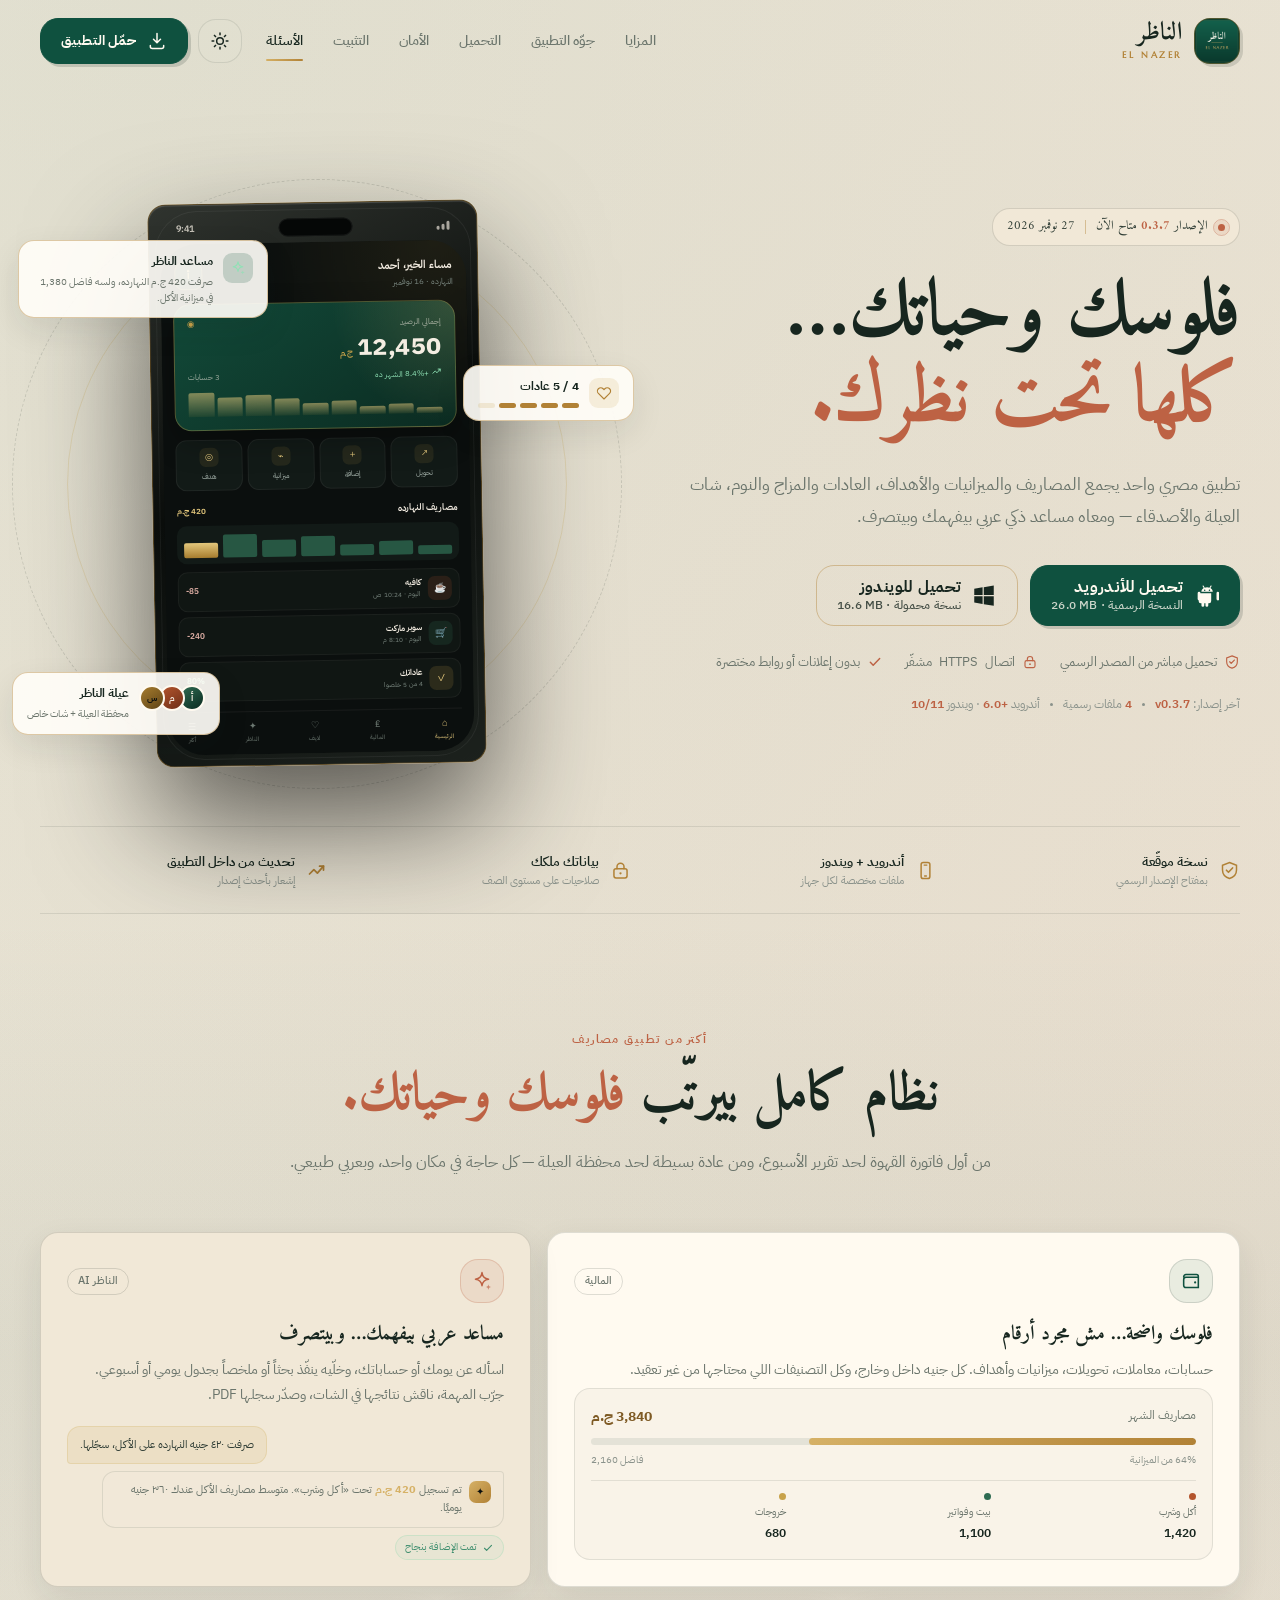
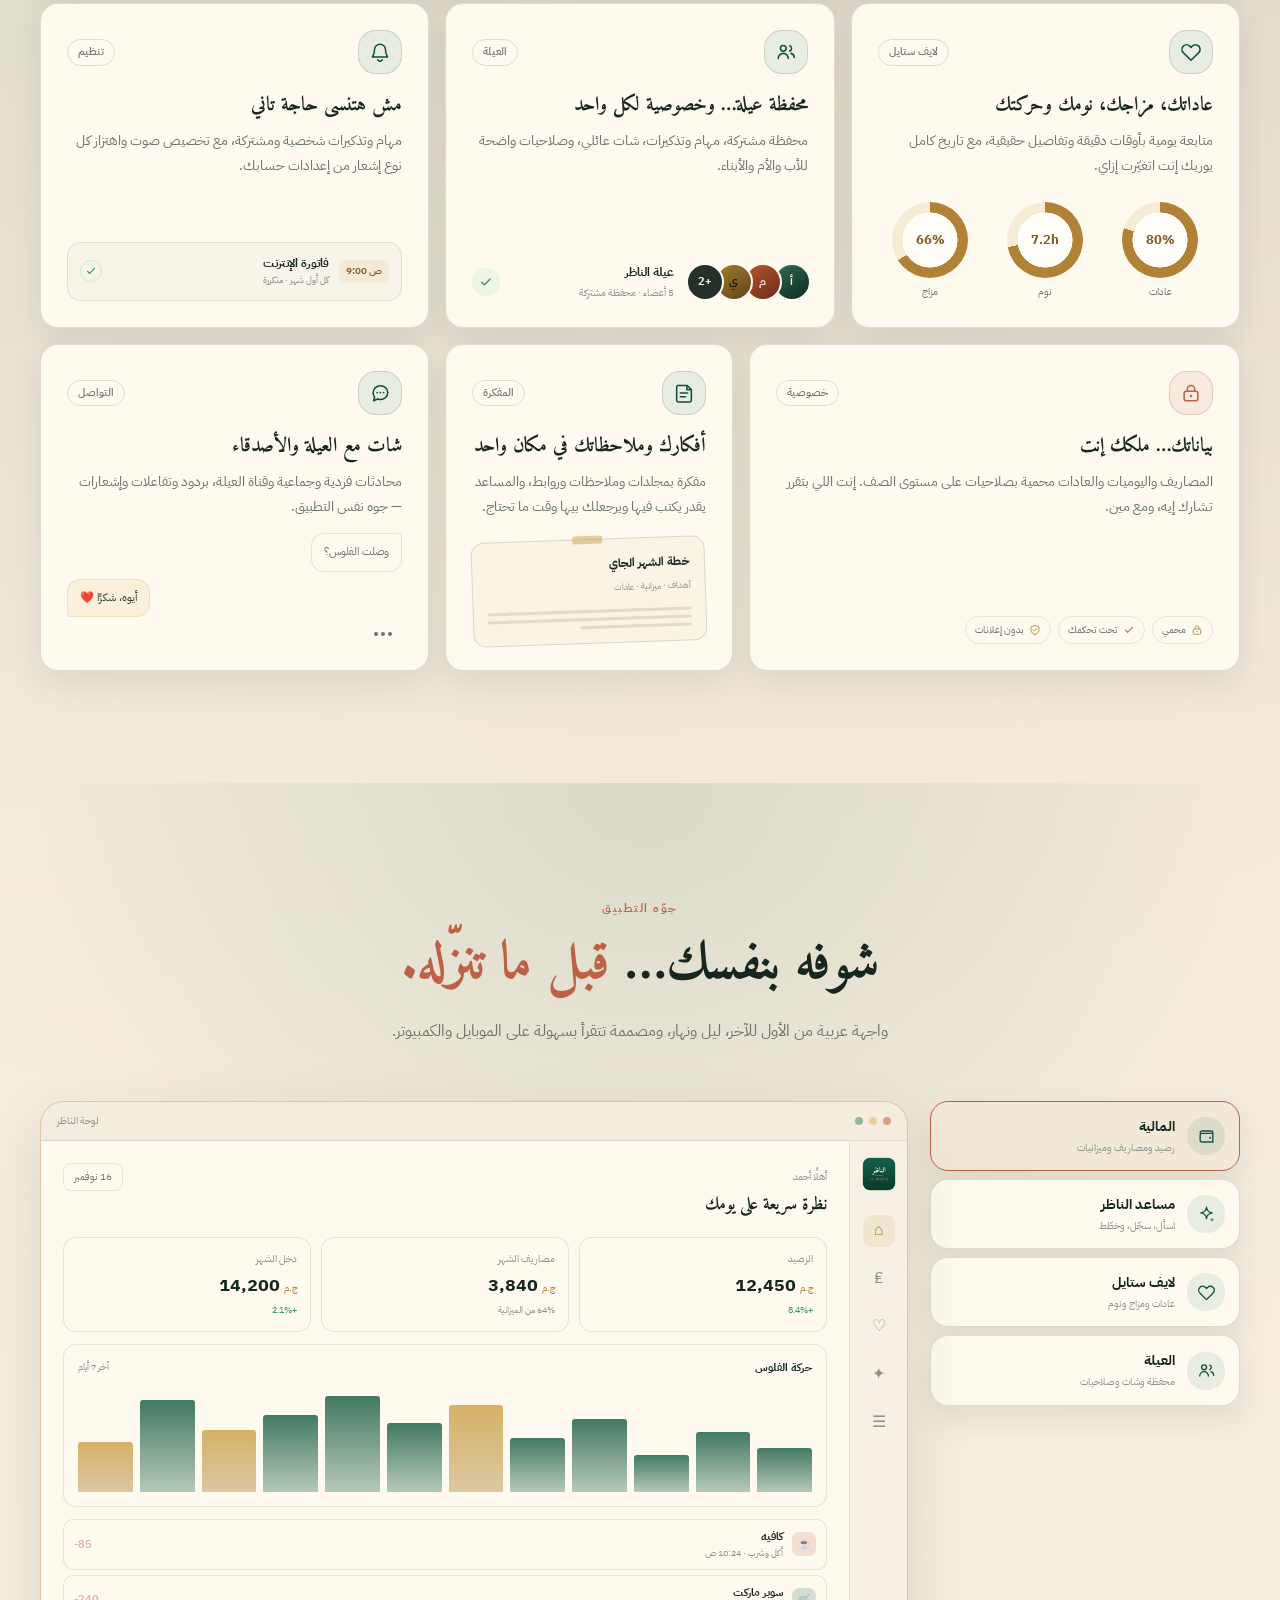
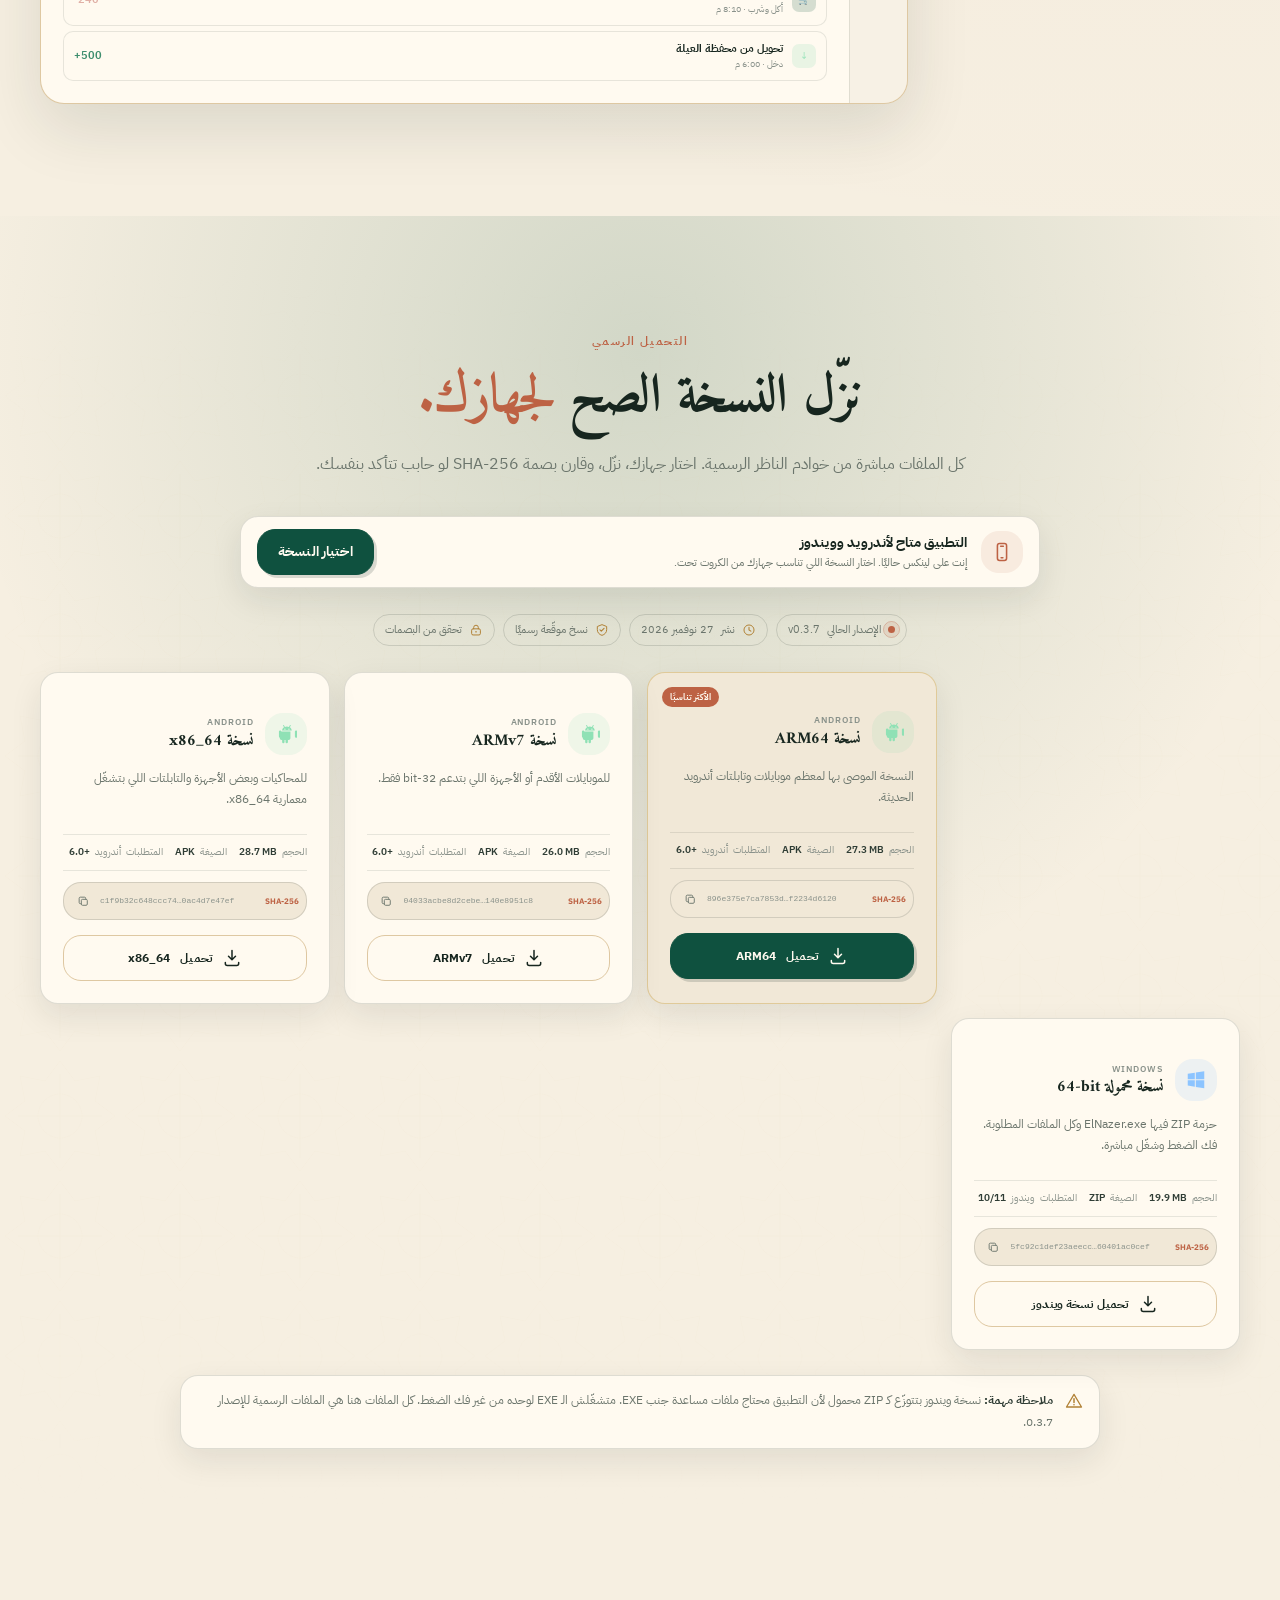
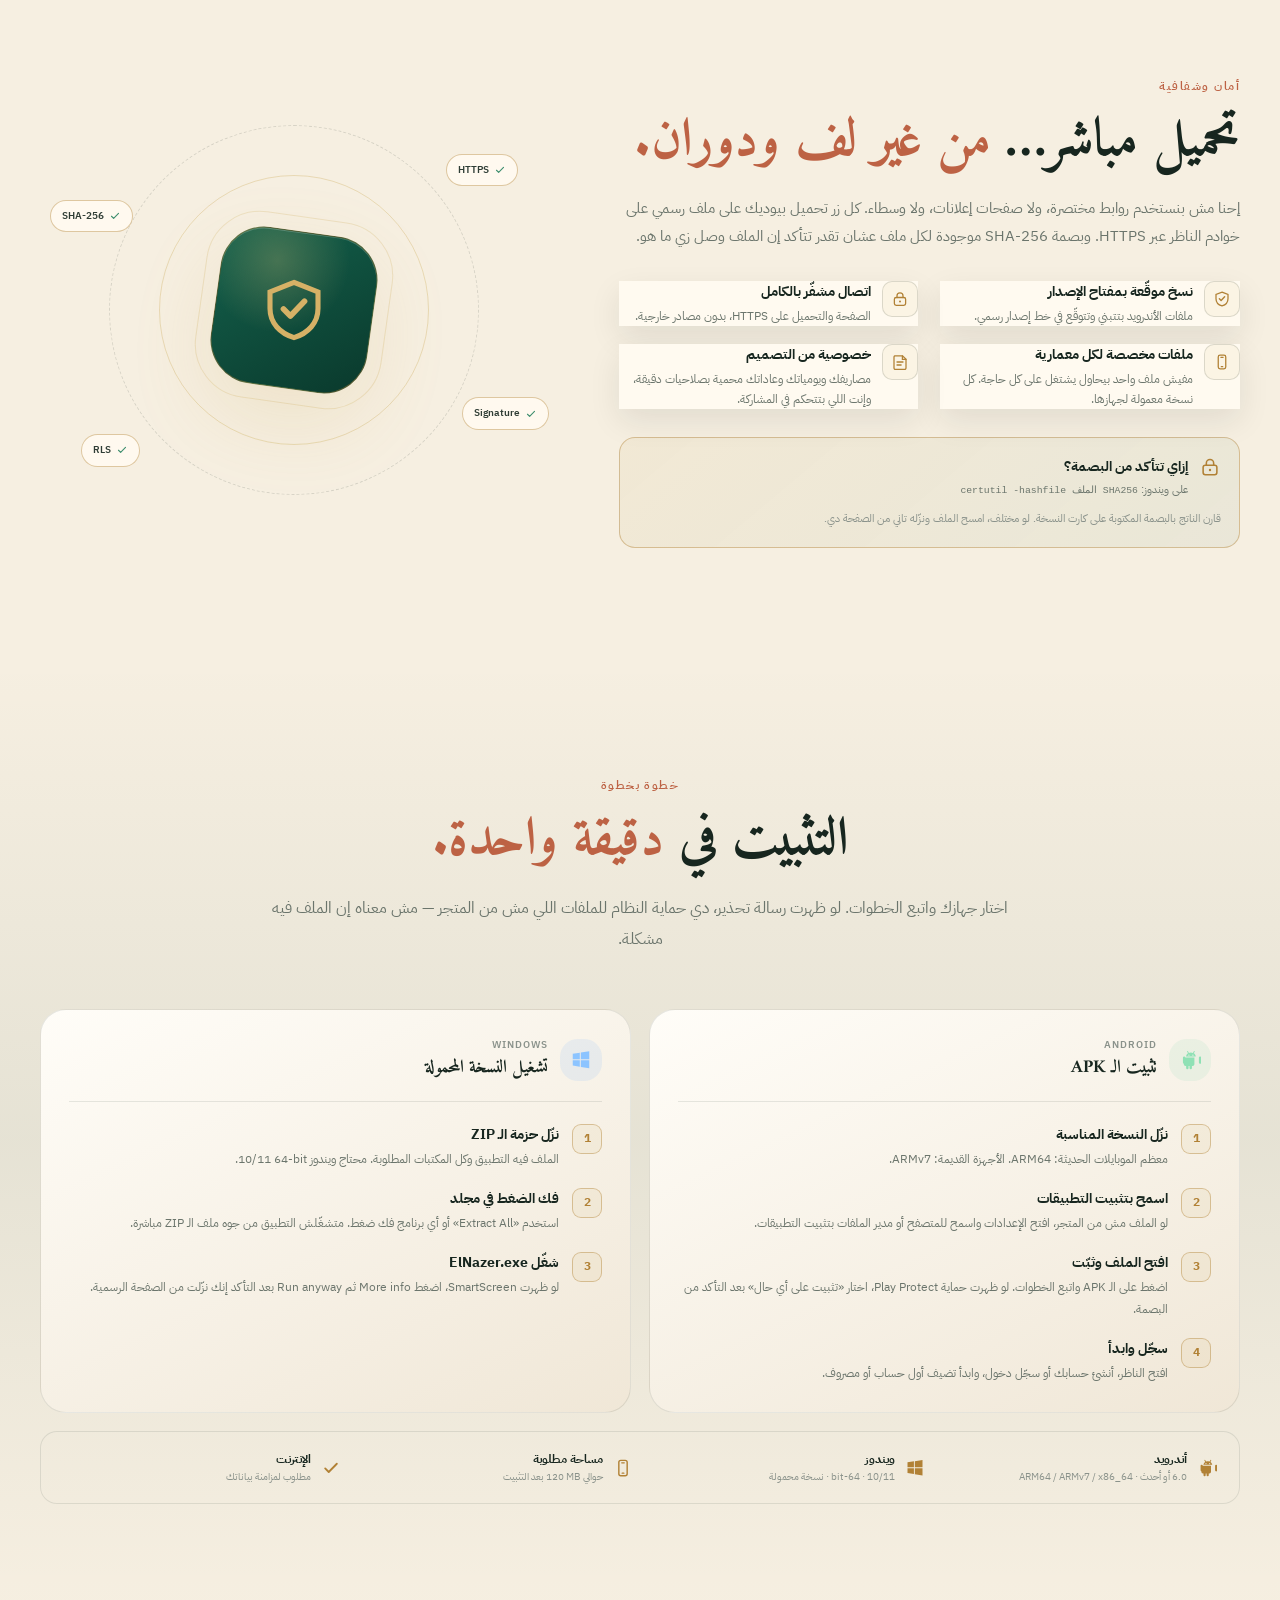
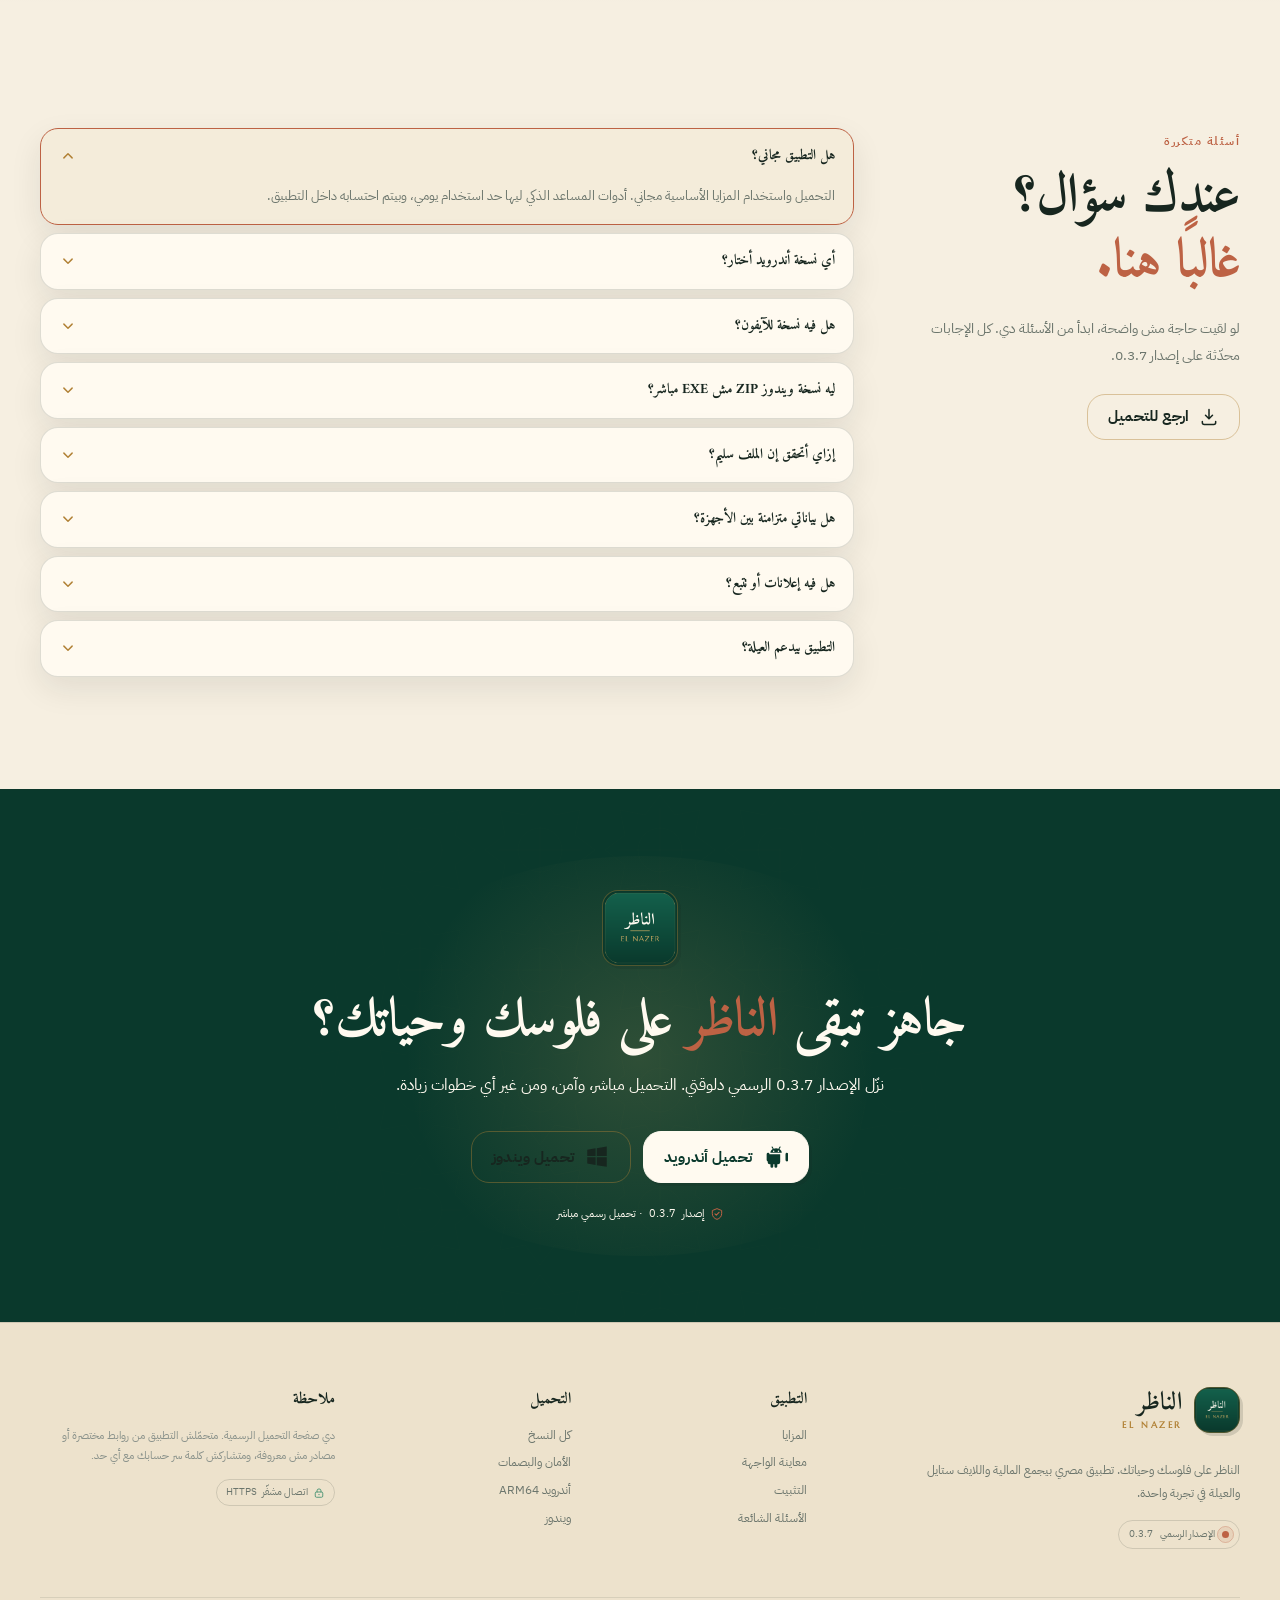
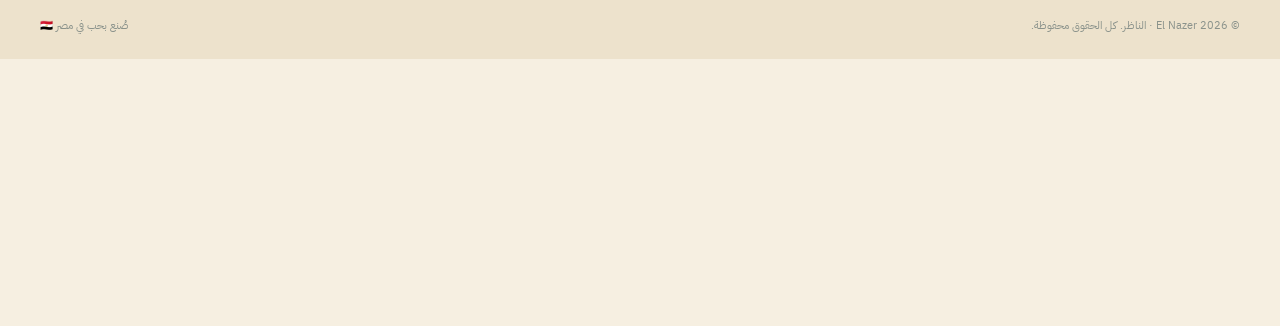
==== commit 5cf5d229: "deploy: sync published release v0.3.7" ====
--- a/index.html
+++ b/index.html
@@ -3,8 +3,8 @@
 <head>
   <meta charset="utf-8">
   <meta name="viewport" content="width=device-width, initial-scale=1, viewport-fit=cover">
-  <title>تحميل تطبيق الناظر | El Nazer 0.3.6 — أندرويد وويندوز</title>
-  <meta name="description" content="حمّل تطبيق الناظر 0.3.6 الرسمي. تطبيق مصري للمصاريف والميزانيات والعادات والشات العائلي مع مساعد ذكي عربي. تحميل مباشر وآمن لأندرويد (ARM64 وARMv7 وx86_64) وويندوز.">
+  <title>تحميل تطبيق الناظر | El Nazer 0.3.7 — أندرويد وويندوز</title>
+  <meta name="description" content="حمّل تطبيق الناظر 0.3.7 الرسمي. تطبيق مصري للمصاريف والميزانيات والعادات والشات العائلي مع مساعد ذكي عربي. تحميل مباشر وآمن لأندرويد (ARM64 وARMv7 وx86_64) وويندوز.">
   <meta name="theme-color" content="#F6EFE1">
   <meta name="color-scheme" content="light dark">
   <meta name="referrer" content="strict-origin-when-cross-origin">
@@ -12,11 +12,11 @@
   <meta property="og:type" content="website">
   <meta property="og:locale" content="ar_EG">
   <meta property="og:site_name" content="El Nazer — الناظر">
-  <meta property="og:title" content="الناظر 0.3.6 — فلوسك وحياتك تحت نظرك">
+  <meta property="og:title" content="الناظر 0.3.7 — فلوسك وحياتك تحت نظرك">
   <meta property="og:description" content="تحميل رسمي ومباشر لتطبيق الناظر لأندرويد وويندوز. مصاريف، ميزانيات، عادات، عيلة، ومساعد ذكي عربي.">
   <meta property="og:image" content="./assets/brand/app_icon.png">
   <meta name="twitter:card" content="summary_large_image">
-  <meta name="twitter:title" content="تحميل تطبيق الناظر 0.3.6">
+  <meta name="twitter:title" content="تحميل تطبيق الناظر 0.3.7">
   <meta name="twitter:description" content="مصاريفك، عاداتك، عيلتك، ومساعدك الذكي في تطبيق واحد. تحميل مباشر لأندرويد وويندوز.">
   <meta name="twitter:image" content="./assets/brand/app_icon.png">
   <link rel="icon" href="./assets/brand/app_icon.png" type="image/png">
@@ -113,7 +113,7 @@
         <div class="hero-copy">
           <div class="release-pill">
             <span class="pulse-dot" aria-hidden="true"></span>
-            <span>الإصدار <bdi>0.3.6</bdi> متاح الآن</span>
+            <span>الإصدار <bdi>0.3.7</bdi> متاح الآن</span>
             <span class="pill-separator" aria-hidden="true"></span>
             <span>27 نوفمبر 2026</span>
           </div>
@@ -135,7 +135,7 @@
             <span><svg aria-hidden="true"><use href="#i-check"/></svg> بدون إعلانات أو روابط مختصرة</span>
           </div>
           <div class="hero-version">
-            <span>آخر إصدار: <bdi>v0.3.6</bdi></span>
+            <span>آخر إصدار: <bdi>v0.3.7</bdi></span>
             <span class="dot" aria-hidden="true"></span>
             <span><bdi>4</bdi> ملفات رسمية</span>
             <span class="dot" aria-hidden="true"></span>
@@ -483,7 +483,7 @@
         </div>
 
         <div class="download-meta reveal">
-          <span class="meta-chip"><span class="pulse-dot" aria-hidden="true"></span> الإصدار الحالي <bdi>v0.3.6</bdi></span>
+          <span class="meta-chip"><span class="pulse-dot" aria-hidden="true"></span> الإصدار الحالي <bdi>v0.3.7</bdi></span>
           <span class="meta-chip"><svg aria-hidden="true"><use href="#i-clock"/></svg> نشر <bdi>27 نوفمبر 2026</bdi></span>
           <span class="meta-chip"><svg aria-hidden="true"><use href="#i-shield"/></svg> نسخ موقّعة رسميًا</span>
           <button class="meta-chip meta-button" id="verifyJump" type="button"><svg aria-hidden="true"><use href="#i-lock"/></svg> تحقق من البصمات</button>
@@ -493,7 +493,7 @@
           <meta itemprop="name" content="El Nazer — الناظر">
           <meta itemprop="operatingSystem" content="Android, Windows">
           <meta itemprop="applicationCategory" content="FinanceApplication">
-          <meta itemprop="softwareVersion" content="0.3.6">
+          <meta itemprop="softwareVersion" content="0.3.7">
           <div itemprop="offers" itemscope itemtype="https://schema.org/Offer"><meta itemprop="price" content="0"><meta itemprop="priceCurrency" content="EGP"></div>
 
           <article class="download-card recommended reveal" data-platform="android" data-arch="arm64">
@@ -504,14 +504,14 @@
             </div>
             <p>النسخة الموصى بها لمعظم موبايلات وتابلتات أندرويد الحديثة.</p>
             <ul class="file-facts">
-              <li><span>الحجم</span><bdi>26.6 MB</bdi></li>
+              <li><span>الحجم</span><bdi>27.3 MB</bdi></li>
               <li><span>الصيغة</span><bdi>APK</bdi></li>
               <li><span>المتطلبات</span>أندرويد <bdi>6.0+</bdi></li>
             </ul>
             <div class="hash-box">
               <span>SHA-256</span>
-              <code data-hash="b9b35008660c10fc8b5a67ec77684d1597bf8e8586caf73a10763735952f4653">b9b35008660c10fc…35952f4653</code>
-              <button class="copy-button" type="button" data-copy="b9b35008660c10fc8b5a67ec77684d1597bf8e8586caf73a10763735952f4653" aria-label="نسخ بصمة ARM64"><svg aria-hidden="true"><use href="#i-copy"/></svg></button>
+              <code data-hash="896e375e7ca7853d7176b896f81f6a98e71b2ae0eb8c9e3c61e490f2234d6120">896e375e7ca7853d…f2234d6120</code>
+              <button class="copy-button" type="button" data-copy="896e375e7ca7853d7176b896f81f6a98e71b2ae0eb8c9e3c61e490f2234d6120" aria-label="نسخ بصمة ARM64"><svg aria-hidden="true"><use href="#i-copy"/></svg></button>
             </div>
             <a class="button button-primary button-block" href="https://jqbkdyzlqjifqpcjaegp.supabase.co/storage/v1/object/public/downloads/elnazer-latest-arm64.apk" data-download="arm64" rel="noopener">
               <svg aria-hidden="true"><use href="#i-download"/></svg> تحميل <bdi>ARM64</bdi>
@@ -525,14 +525,14 @@
             </div>
             <p>للموبايلات الأقدم أو الأجهزة اللي بتدعم 32-bit فقط.</p>
             <ul class="file-facts">
-              <li><span>الحجم</span><bdi>25.1 MB</bdi></li>
+              <li><span>الحجم</span><bdi>26.0 MB</bdi></li>
               <li><span>الصيغة</span><bdi>APK</bdi></li>
               <li><span>المتطلبات</span>أندرويد <bdi>6.0+</bdi></li>
             </ul>
             <div class="hash-box">
               <span>SHA-256</span>
-              <code data-hash="ae116016af7e3b8f6906a118573a148b9bd593791d92fe4ffc533c226a0f4d87">ae116016af7e3b8f…226a0f4d87</code>
-              <button class="copy-button" type="button" data-copy="ae116016af7e3b8f6906a118573a148b9bd593791d92fe4ffc533c226a0f4d87" aria-label="نسخ بصمة ARMv7"><svg aria-hidden="true"><use href="#i-copy"/></svg></button>
+              <code data-hash="04033acbe8d2cebe173584e0115f04e76c32360d88fe2544f2a87c140e8951c8">04033acbe8d2cebe…140e8951c8</code>
+              <button class="copy-button" type="button" data-copy="04033acbe8d2cebe173584e0115f04e76c32360d88fe2544f2a87c140e8951c8" aria-label="نسخ بصمة ARMv7"><svg aria-hidden="true"><use href="#i-copy"/></svg></button>
             </div>
             <a class="button button-outline button-block" href="https://jqbkdyzlqjifqpcjaegp.supabase.co/storage/v1/object/public/downloads/elnazer-latest-armv7.apk" data-download="armv7" rel="noopener">
               <svg aria-hidden="true"><use href="#i-download"/></svg> تحميل <bdi>ARMv7</bdi>
@@ -546,14 +546,14 @@
             </div>
             <p>للمحاكيات وبعض الأجهزة والتابلتات اللي بتشغّل معمارية <bdi>x86_64</bdi>.</p>
             <ul class="file-facts">
-              <li><span>الحجم</span><bdi>28.1 MB</bdi></li>
+              <li><span>الحجم</span><bdi>28.7 MB</bdi></li>
               <li><span>الصيغة</span><bdi>APK</bdi></li>
               <li><span>المتطلبات</span>أندرويد <bdi>6.0+</bdi></li>
             </ul>
             <div class="hash-box">
               <span>SHA-256</span>
-              <code data-hash="dddeab95ad8db96bbd8a2d18369808b7c02e2eaf02b64da60f2139c51bbf6799">c1f9b32c648ccc74…0ac4d7e47ef</code>
-              <button class="copy-button" type="button" data-copy="dddeab95ad8db96bbd8a2d18369808b7c02e2eaf02b64da60f2139c51bbf6799" aria-label="نسخ بصمة x86_64"><svg aria-hidden="true"><use href="#i-copy"/></svg></button>
+              <code data-hash="a0f30392ef50d5b02eb8e8222f7908c80be69e0a0cd715ab6089ea672a9431c6">c1f9b32c648ccc74…0ac4d7e47ef</code>
+              <button class="copy-button" type="button" data-copy="a0f30392ef50d5b02eb8e8222f7908c80be69e0a0cd715ab6089ea672a9431c6" aria-label="نسخ بصمة x86_64"><svg aria-hidden="true"><use href="#i-copy"/></svg></button>
             </div>
             <a class="button button-outline button-block" href="https://jqbkdyzlqjifqpcjaegp.supabase.co/storage/v1/object/public/downloads/elnazer-latest-x86_64.apk" data-download="x86_64" rel="noopener">
               <svg aria-hidden="true"><use href="#i-download"/></svg> تحميل <bdi>x86_64</bdi>
@@ -567,14 +567,14 @@
             </div>
             <p>حزمة <bdi>ZIP</bdi> فيها <bdi>ElNazer.exe</bdi> وكل الملفات المطلوبة. فك الضغط وشغّل مباشرة.</p>
             <ul class="file-facts">
-              <li><span>الحجم</span><bdi>16.9 MB</bdi></li>
+              <li><span>الحجم</span><bdi>19.9 MB</bdi></li>
               <li><span>الصيغة</span><bdi>ZIP</bdi></li>
               <li><span>المتطلبات</span>ويندوز <bdi>10/11</bdi></li>
             </ul>
             <div class="hash-box">
               <span>SHA-256</span>
-              <code data-hash="54a0dd97c85b0cade92fea9f9613ac802cf7a4afa1c5bebe3627562838434512">5fc92c1def23aeecc…60401ac0cef</code>
-              <button class="copy-button" type="button" data-copy="54a0dd97c85b0cade92fea9f9613ac802cf7a4afa1c5bebe3627562838434512" aria-label="نسخ بصمة Windows"><svg aria-hidden="true"><use href="#i-copy"/></svg></button>
+              <code data-hash="029c67c41803dc0bc21fbc378641b72f659fa37c6493b8231c3e18561f5304a1">5fc92c1def23aeecc…60401ac0cef</code>
+              <button class="copy-button" type="button" data-copy="029c67c41803dc0bc21fbc378641b72f659fa37c6493b8231c3e18561f5304a1" aria-label="نسخ بصمة Windows"><svg aria-hidden="true"><use href="#i-copy"/></svg></button>
             </div>
             <a class="button button-outline button-block" href="https://jqbkdyzlqjifqpcjaegp.supabase.co/storage/v1/object/public/downloads/elnazer-latest-windows.zip" data-download="windows" rel="noopener">
               <svg aria-hidden="true"><use href="#i-download"/></svg> تحميل نسخة ويندوز
@@ -584,7 +584,7 @@
 
         <div class="download-note reveal">
           <svg aria-hidden="true"><use href="#i-alert"/></svg>
-          <p><b>ملاحظة مهمة:</b> نسخة ويندوز بتتوزّع كـ <bdi>ZIP</bdi> محمول لأن التطبيق محتاج ملفات مساعدة جنب <bdi>EXE</bdi>. متشغّلش الـ <bdi>EXE</bdi> لوحده من غير فك الضغط. كل الملفات هنا هي الملفات الرسمية للإصدار <bdi>0.3.6</bdi>.</p>
+          <p><b>ملاحظة مهمة:</b> نسخة ويندوز بتتوزّع كـ <bdi>ZIP</bdi> محمول لأن التطبيق محتاج ملفات مساعدة جنب <bdi>EXE</bdi>. متشغّلش الـ <bdi>EXE</bdi> لوحده من غير فك الضغط. كل الملفات هنا هي الملفات الرسمية للإصدار <bdi>0.3.7</bdi>.</p>
         </div>
       </div>
     </section>
@@ -661,7 +661,7 @@
         <div class="faq-intro reveal">
           <span class="eyebrow">أسئلة متكررة</span>
           <h2>عندك سؤال؟<br><span class="gradient-text">غالبًا هنا.</span></h2>
-          <p>لو لقيت حاجة مش واضحة، ابدأ من الأسئلة دي. كل الإجابات محدّثة على إصدار <bdi>0.3.6</bdi>.</p>
+          <p>لو لقيت حاجة مش واضحة، ابدأ من الأسئلة دي. كل الإجابات محدّثة على إصدار <bdi>0.3.7</bdi>.</p>
           <a class="button button-outline" href="#download"><svg aria-hidden="true"><use href="#i-download"/></svg> ارجع للتحميل</a>
         </div>
         <div class="faq-list reveal">
@@ -675,7 +675,7 @@
           </details>
           <details class="faq-item">
             <summary><span>هل فيه نسخة للآيفون؟</span><svg aria-hidden="true"><use href="#i-chevron"/></svg></summary>
-            <div class="faq-answer"><p>حاليًا التطبيق متاح لأندرويد وويندوز. مفيش نسخة رسمية لـ <bdi>iOS</bdi> في إصدار <bdi>0.3.6</bdi>.</p></div>
+            <div class="faq-answer"><p>حاليًا التطبيق متاح لأندرويد وويندوز. مفيش نسخة رسمية لـ <bdi>iOS</bdi> في إصدار <bdi>0.3.7</bdi>.</p></div>
           </details>
           <details class="faq-item">
             <summary><span>ليه نسخة ويندوز ZIP مش EXE مباشر؟</span><svg aria-hidden="true"><use href="#i-chevron"/></svg></summary>
@@ -706,12 +706,12 @@
       <div class="container final-cta-inner reveal">
         <img src="./assets/brand/app_icon.png" width="76" height="76" alt="" class="final-mark">
         <h2>جاهز تبقى <span class="gradient-text">الناظر</span> على فلوسك وحياتك؟</h2>
-        <p>نزّل الإصدار <bdi>0.3.6</bdi> الرسمي دلوقتي. التحميل مباشر، وآمن، ومن غير أي خطوات زيادة.</p>
+        <p>نزّل الإصدار <bdi>0.3.7</bdi> الرسمي دلوقتي. التحميل مباشر، وآمن، ومن غير أي خطوات زيادة.</p>
         <div class="final-actions">
           <a class="button button-primary button-large" href="https://jqbkdyzlqjifqpcjaegp.supabase.co/storage/v1/object/public/downloads/elnazer-latest-arm64.apk" data-download="arm64" rel="noopener"><svg aria-hidden="true"><use href="#i-android"/></svg> تحميل أندرويد</a>
           <a class="button button-ghost button-large" href="https://jqbkdyzlqjifqpcjaegp.supabase.co/storage/v1/object/public/downloads/elnazer-latest-windows.zip" data-download="windows" rel="noopener"><svg aria-hidden="true"><use href="#i-windows"/></svg> تحميل ويندوز</a>
         </div>
-        <span class="final-note"><svg aria-hidden="true"><use href="#i-shield"/></svg> إصدار <bdi>0.3.6</bdi> · تحميل رسمي مباشر</span>
+        <span class="final-note"><svg aria-hidden="true"><use href="#i-shield"/></svg> إصدار <bdi>0.3.7</bdi> · تحميل رسمي مباشر</span>
       </div>
     </section>
   </main>
@@ -724,7 +724,7 @@
           <span class="brand-copy"><strong>الناظر</strong><small>EL NAZER</small></span>
         </a>
         <p>الناظر على فلوسك وحياتك. تطبيق مصري بيجمع المالية واللايف ستايل والعيلة في تجربة واحدة.</p>
-        <span class="footer-version"><span class="pulse-dot" aria-hidden="true"></span> الإصدار الرسمي <bdi>0.3.6</bdi></span>
+        <span class="footer-version"><span class="pulse-dot" aria-hidden="true"></span> الإصدار الرسمي <bdi>0.3.7</bdi></span>
       </div>
       <div class="footer-links">
         <h3>التطبيق</h3>
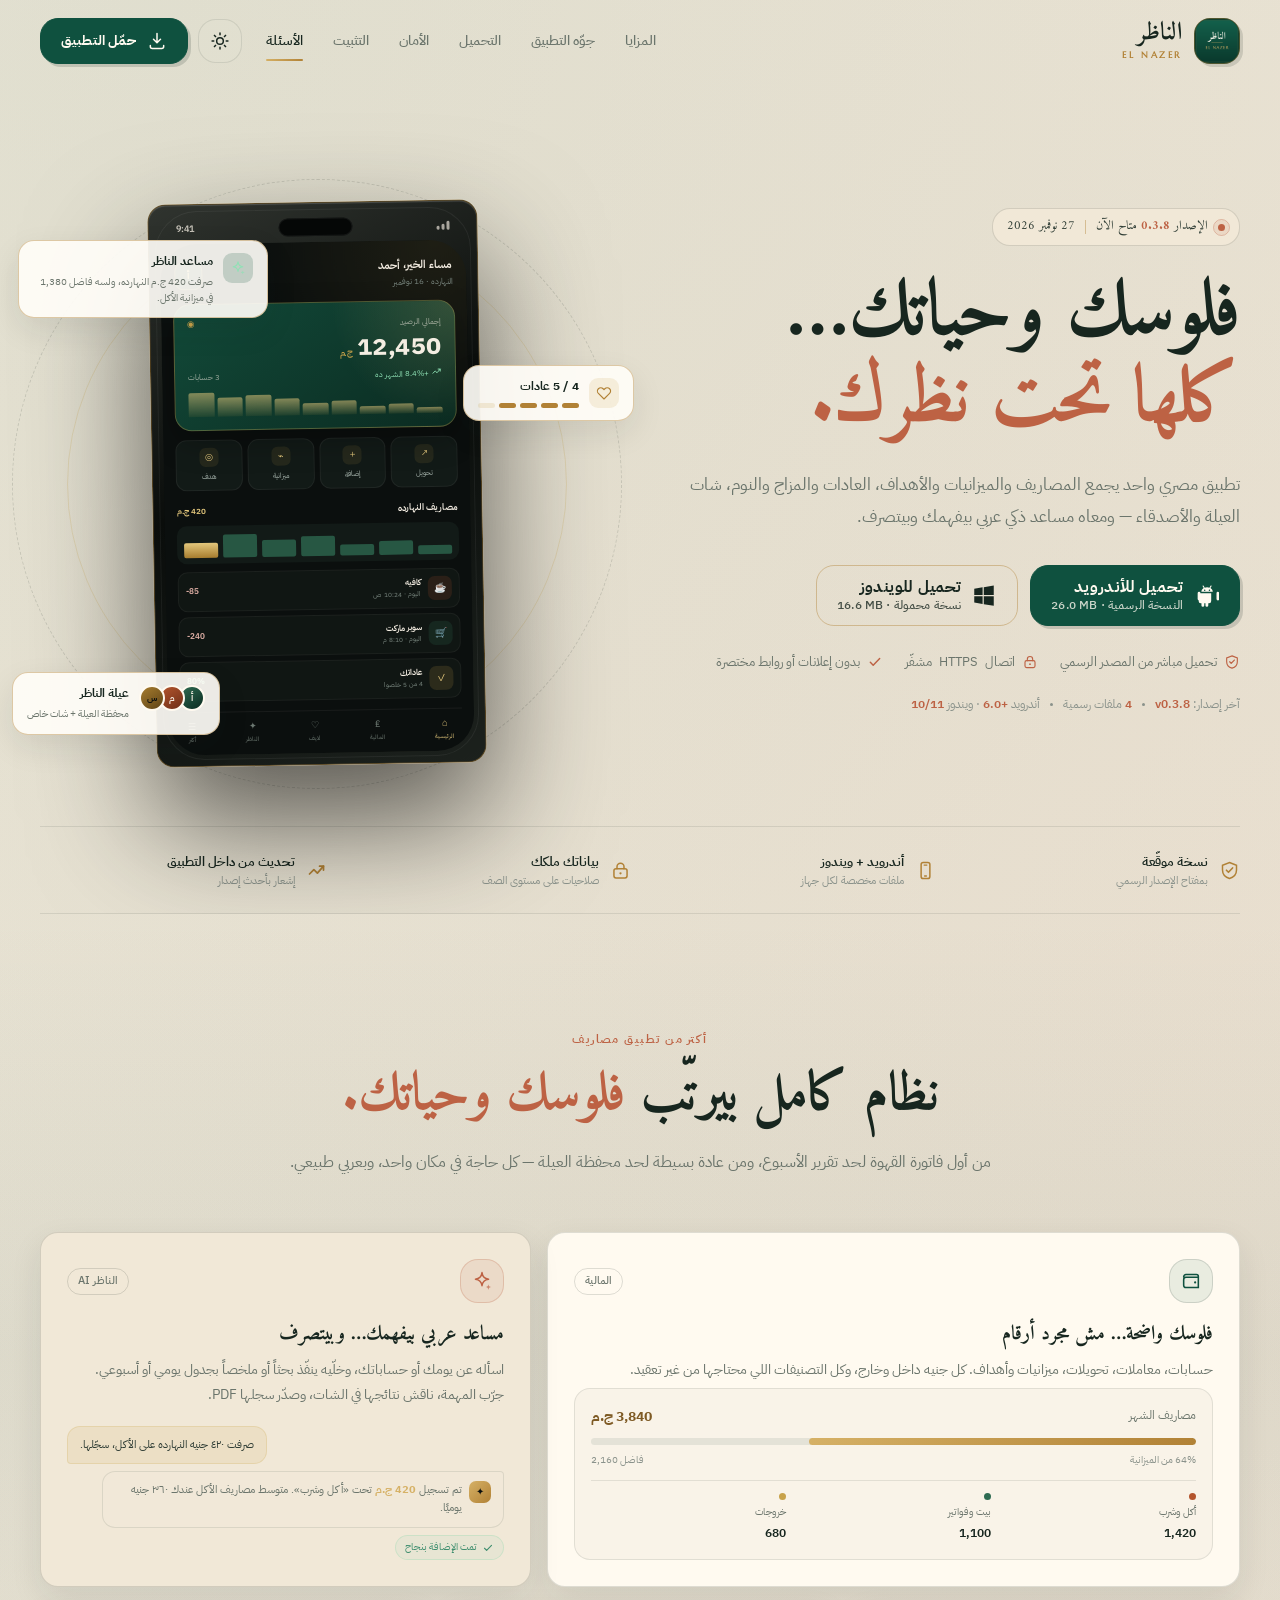
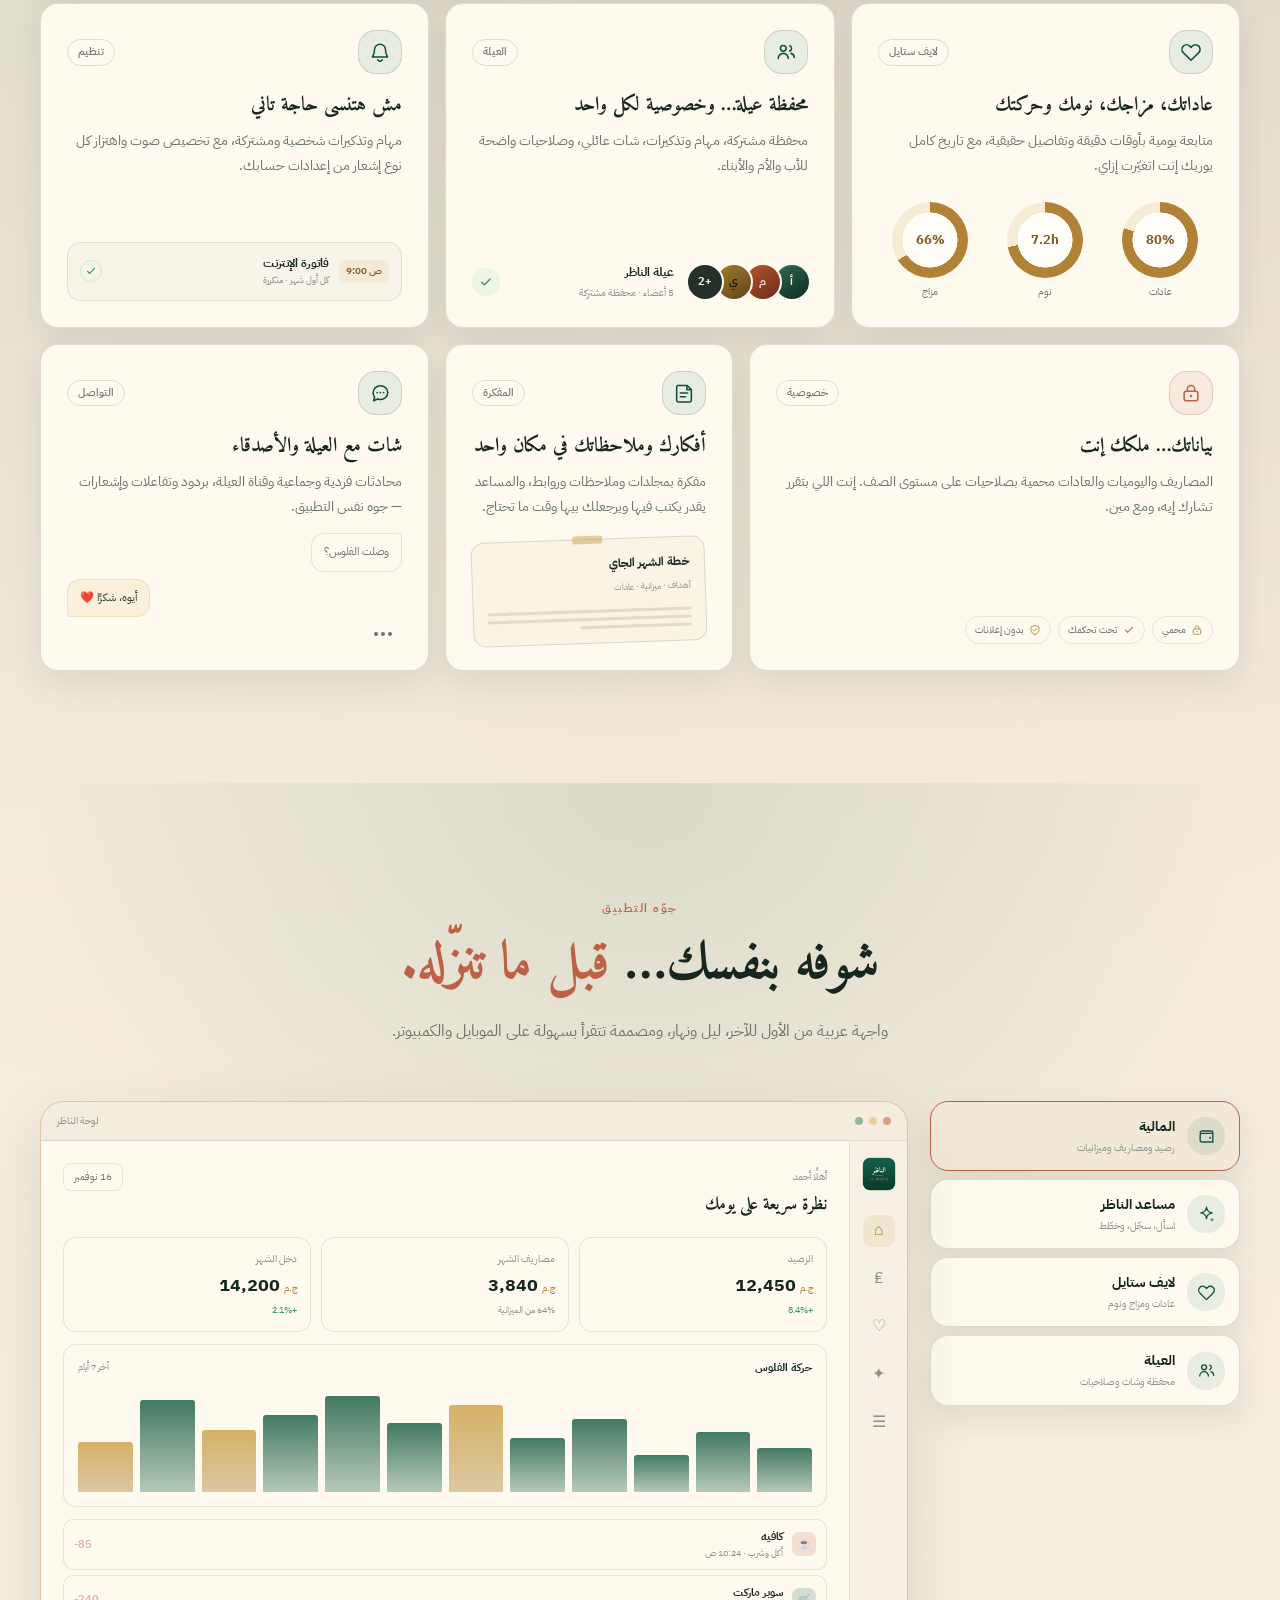
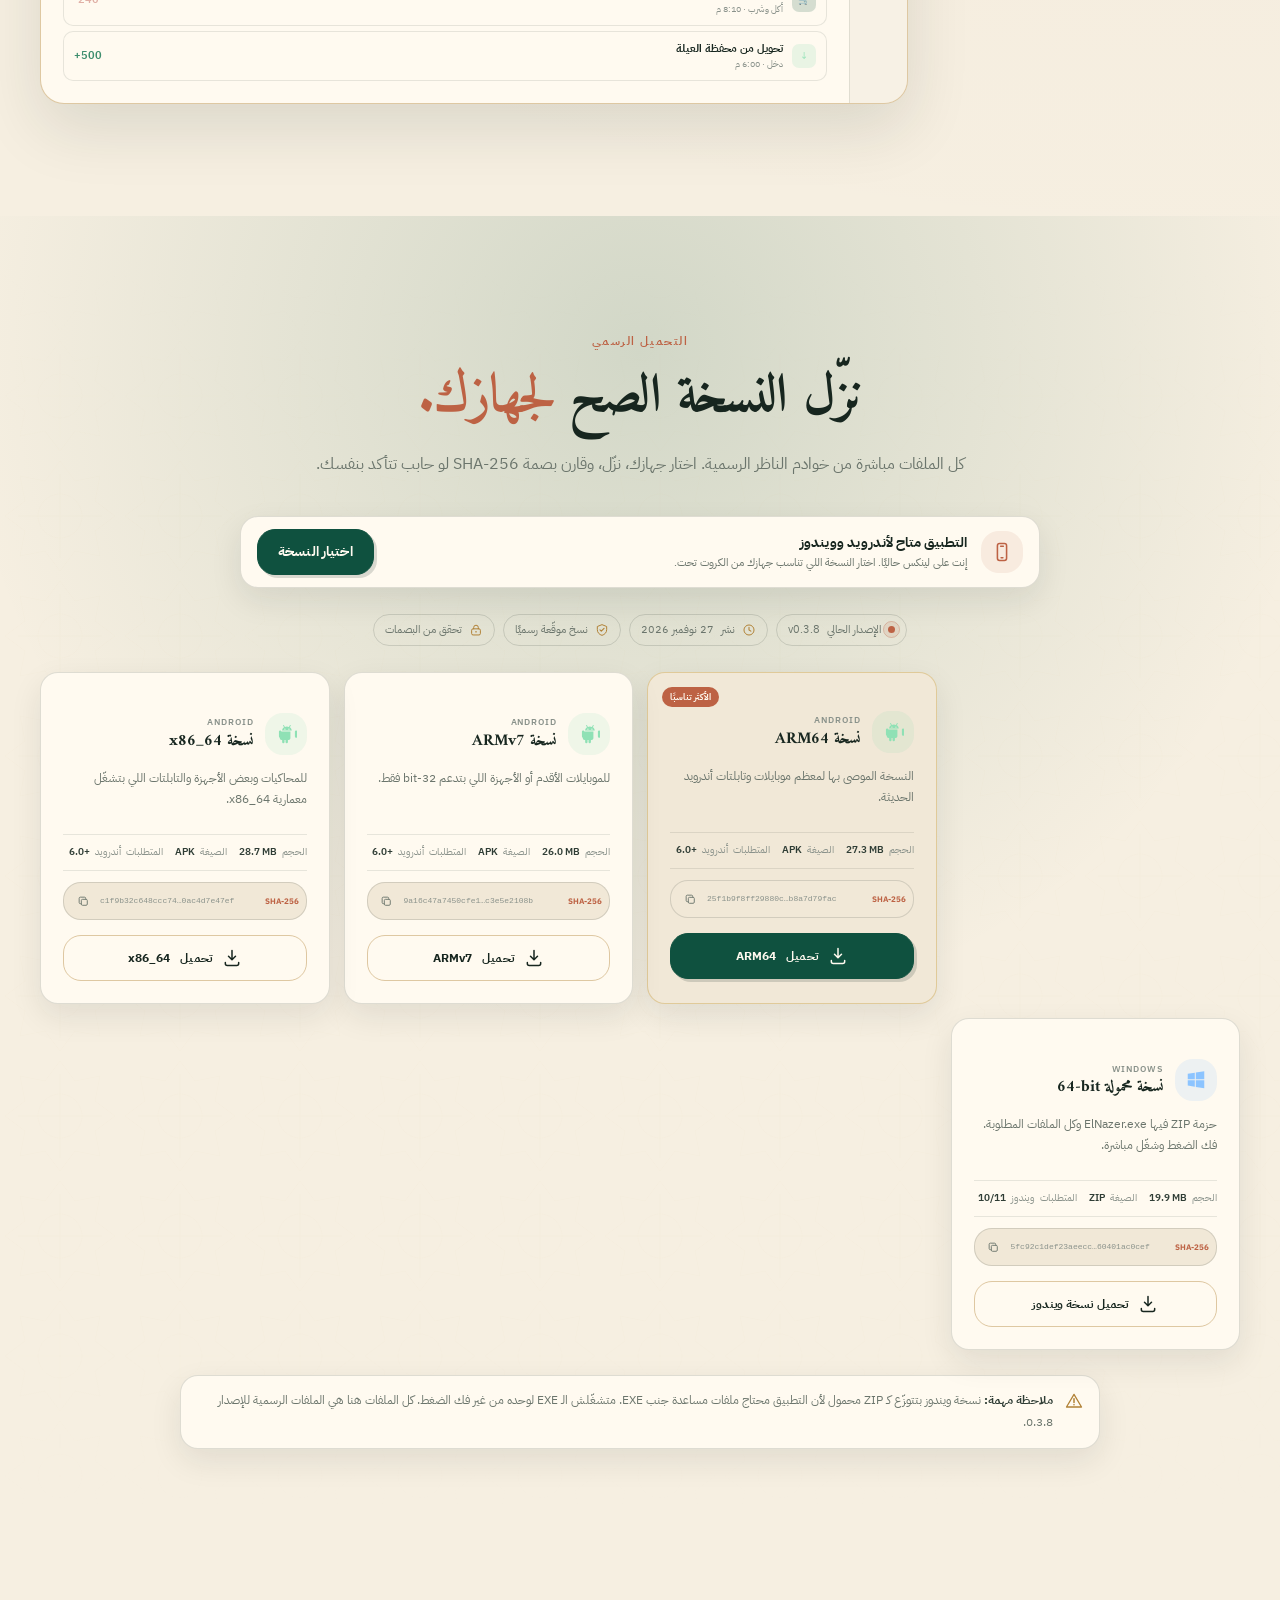
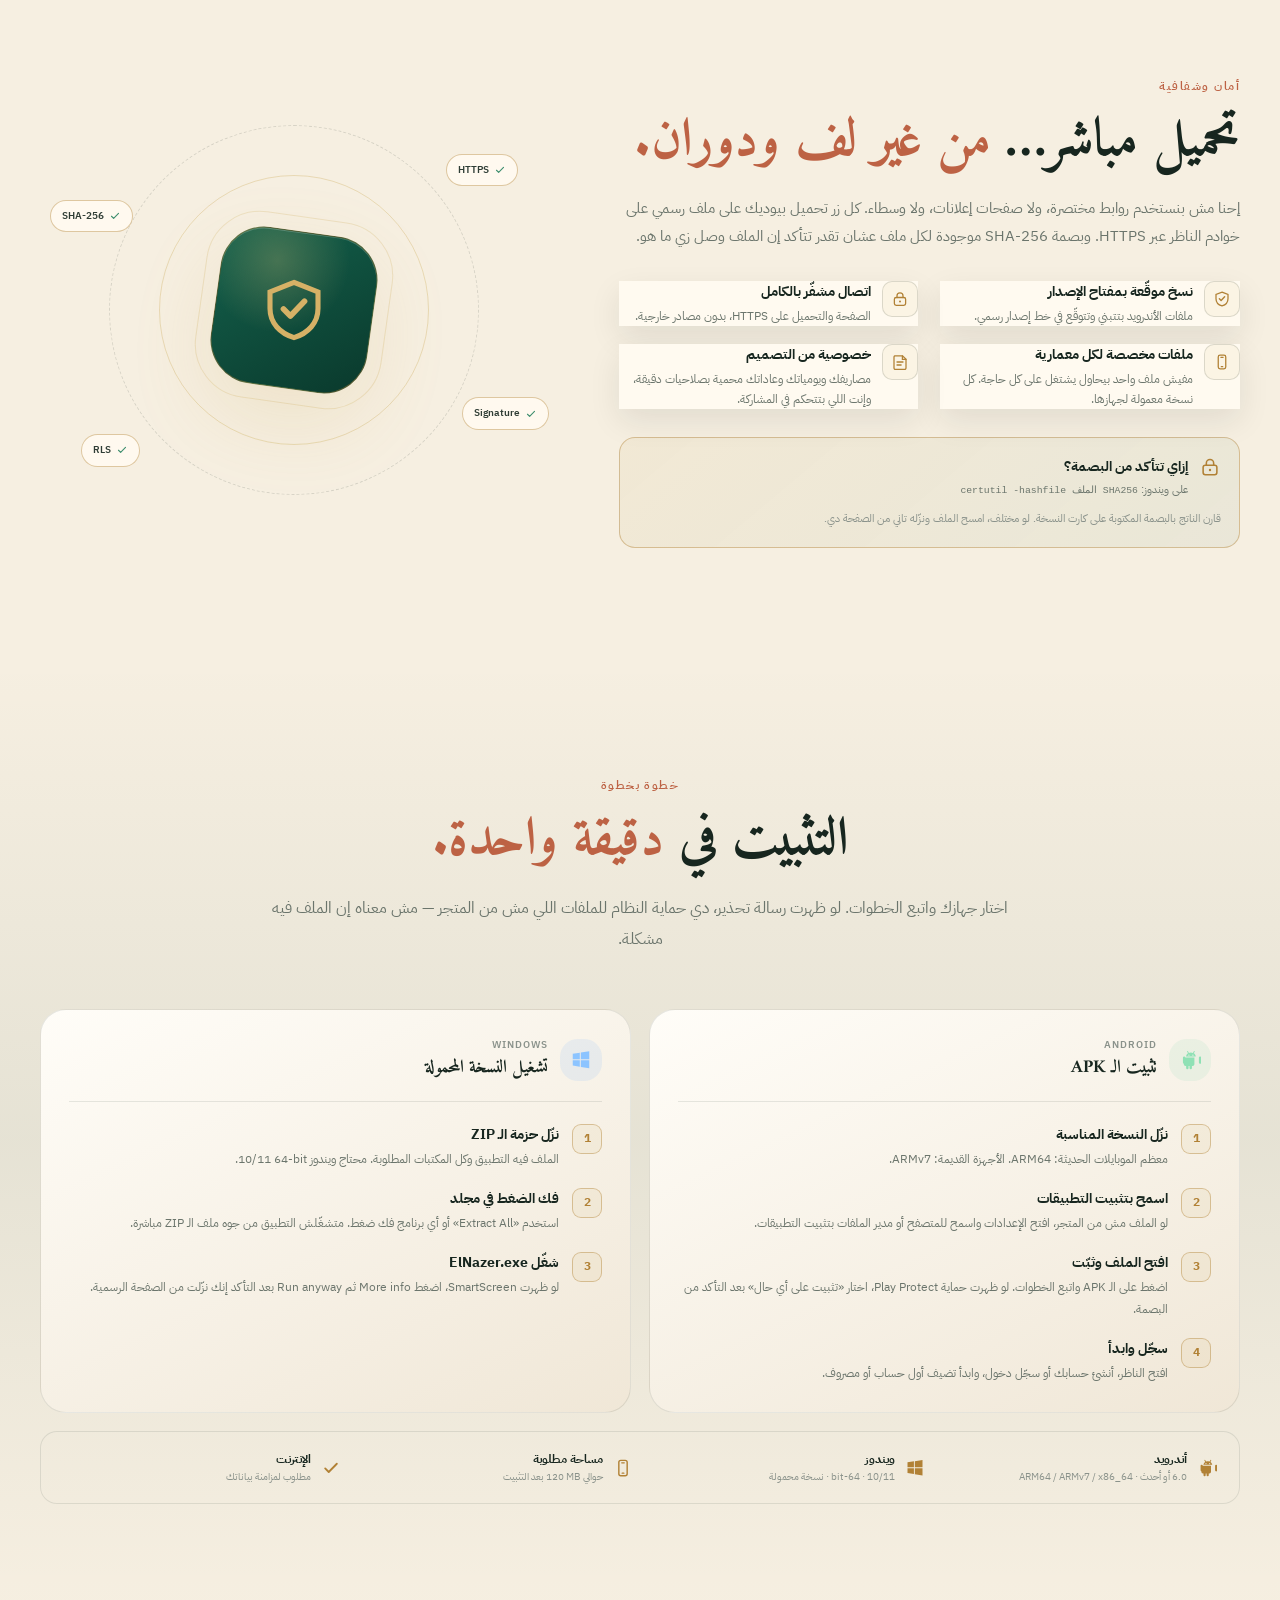
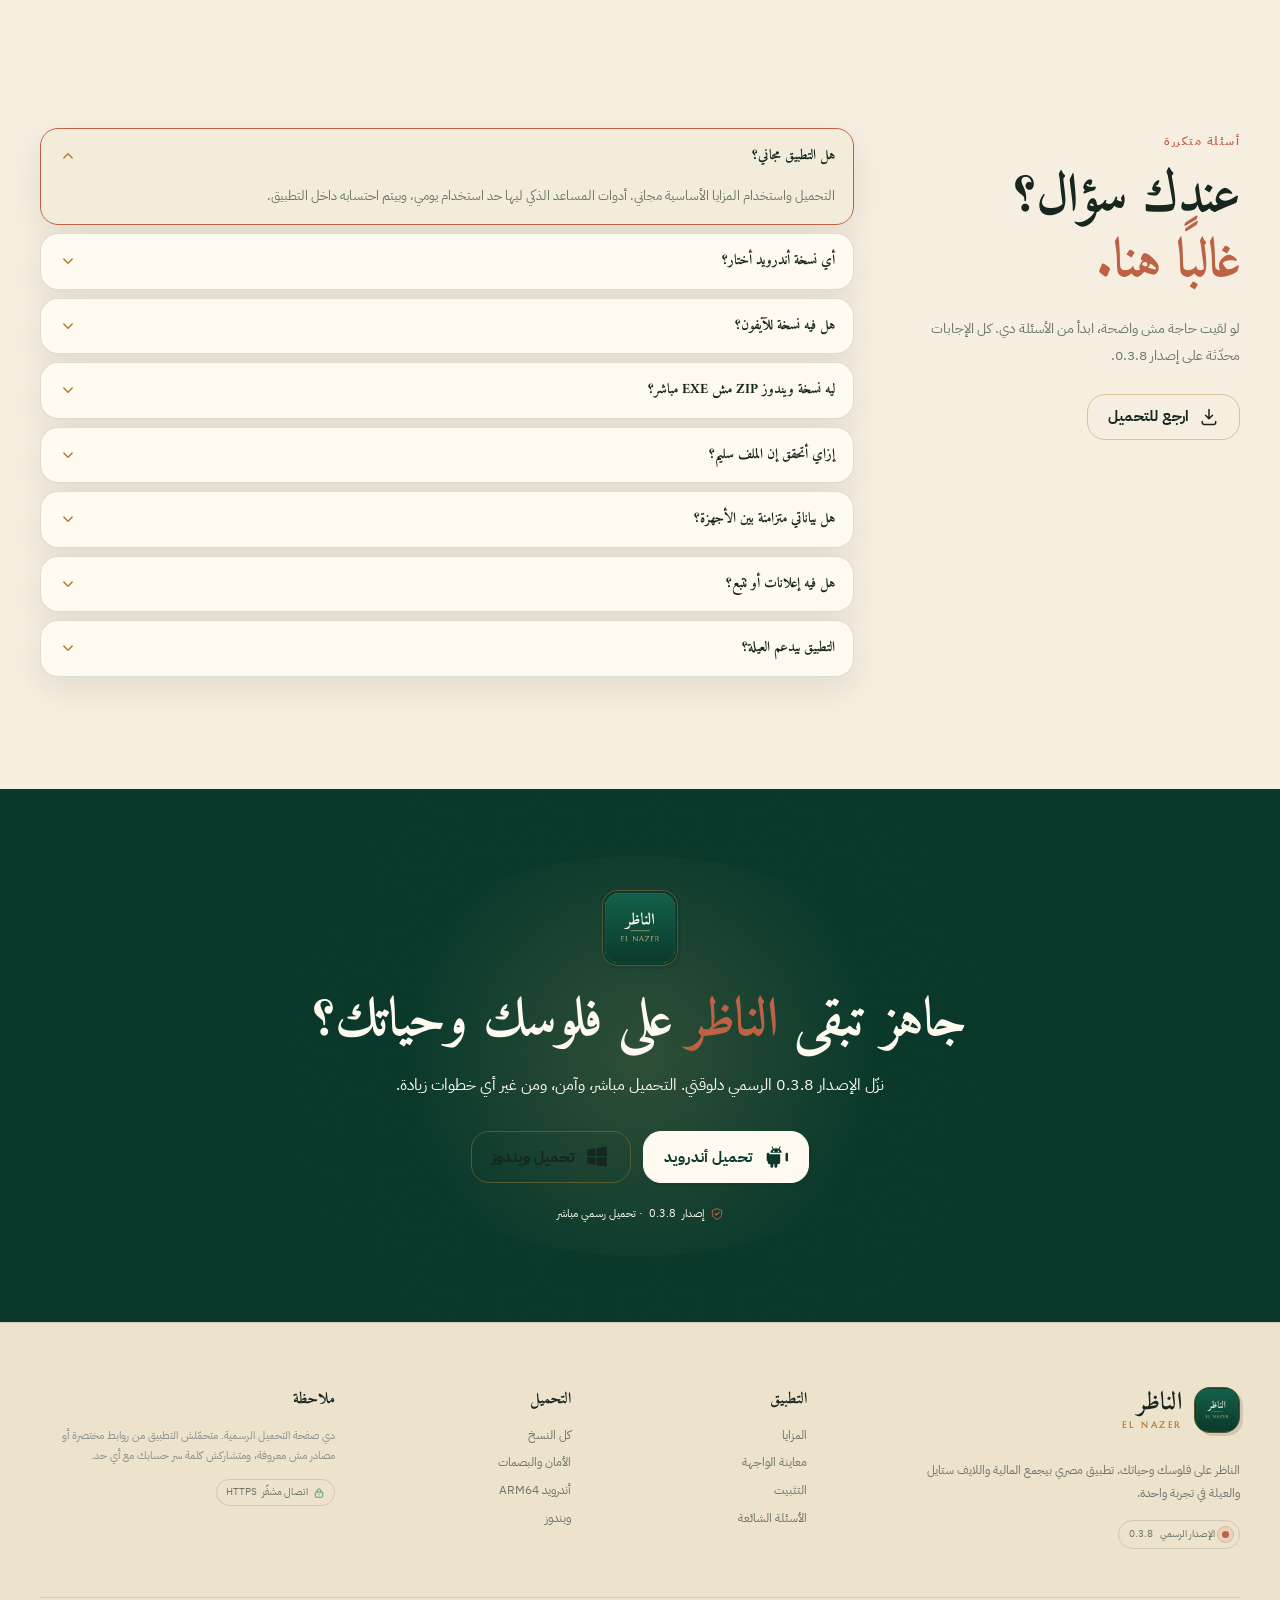
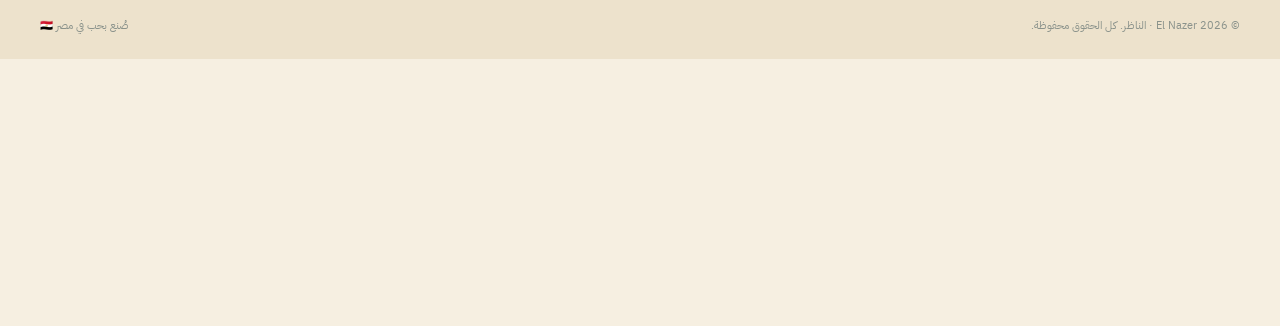
==== commit 09bc081b: "deploy: sync published release v0.3.8" ====
--- a/index.html
+++ b/index.html
@@ -3,8 +3,8 @@
 <head>
   <meta charset="utf-8">
   <meta name="viewport" content="width=device-width, initial-scale=1, viewport-fit=cover">
-  <title>تحميل تطبيق الناظر | El Nazer 0.3.7 — أندرويد وويندوز</title>
-  <meta name="description" content="حمّل تطبيق الناظر 0.3.7 الرسمي. تطبيق مصري للمصاريف والميزانيات والعادات والشات العائلي مع مساعد ذكي عربي. تحميل مباشر وآمن لأندرويد (ARM64 وARMv7 وx86_64) وويندوز.">
+  <title>تحميل تطبيق الناظر | El Nazer 0.3.8 — أندرويد وويندوز</title>
+  <meta name="description" content="حمّل تطبيق الناظر 0.3.8 الرسمي. تطبيق مصري للمصاريف والميزانيات والعادات والشات العائلي مع مساعد ذكي عربي. تحميل مباشر وآمن لأندرويد (ARM64 وARMv7 وx86_64) وويندوز.">
   <meta name="theme-color" content="#F6EFE1">
   <meta name="color-scheme" content="light dark">
   <meta name="referrer" content="strict-origin-when-cross-origin">
@@ -12,11 +12,11 @@
   <meta property="og:type" content="website">
   <meta property="og:locale" content="ar_EG">
   <meta property="og:site_name" content="El Nazer — الناظر">
-  <meta property="og:title" content="الناظر 0.3.7 — فلوسك وحياتك تحت نظرك">
+  <meta property="og:title" content="الناظر 0.3.8 — فلوسك وحياتك تحت نظرك">
   <meta property="og:description" content="تحميل رسمي ومباشر لتطبيق الناظر لأندرويد وويندوز. مصاريف، ميزانيات، عادات، عيلة، ومساعد ذكي عربي.">
   <meta property="og:image" content="./assets/brand/app_icon.png">
   <meta name="twitter:card" content="summary_large_image">
-  <meta name="twitter:title" content="تحميل تطبيق الناظر 0.3.7">
+  <meta name="twitter:title" content="تحميل تطبيق الناظر 0.3.8">
   <meta name="twitter:description" content="مصاريفك، عاداتك، عيلتك، ومساعدك الذكي في تطبيق واحد. تحميل مباشر لأندرويد وويندوز.">
   <meta name="twitter:image" content="./assets/brand/app_icon.png">
   <link rel="icon" href="./assets/brand/app_icon.png" type="image/png">
@@ -113,7 +113,7 @@
         <div class="hero-copy">
           <div class="release-pill">
             <span class="pulse-dot" aria-hidden="true"></span>
-            <span>الإصدار <bdi>0.3.7</bdi> متاح الآن</span>
+            <span>الإصدار <bdi>0.3.8</bdi> متاح الآن</span>
             <span class="pill-separator" aria-hidden="true"></span>
             <span>27 نوفمبر 2026</span>
           </div>
@@ -135,7 +135,7 @@
             <span><svg aria-hidden="true"><use href="#i-check"/></svg> بدون إعلانات أو روابط مختصرة</span>
           </div>
           <div class="hero-version">
-            <span>آخر إصدار: <bdi>v0.3.7</bdi></span>
+            <span>آخر إصدار: <bdi>v0.3.8</bdi></span>
             <span class="dot" aria-hidden="true"></span>
             <span><bdi>4</bdi> ملفات رسمية</span>
             <span class="dot" aria-hidden="true"></span>
@@ -483,7 +483,7 @@
         </div>
 
         <div class="download-meta reveal">
-          <span class="meta-chip"><span class="pulse-dot" aria-hidden="true"></span> الإصدار الحالي <bdi>v0.3.7</bdi></span>
+          <span class="meta-chip"><span class="pulse-dot" aria-hidden="true"></span> الإصدار الحالي <bdi>v0.3.8</bdi></span>
           <span class="meta-chip"><svg aria-hidden="true"><use href="#i-clock"/></svg> نشر <bdi>27 نوفمبر 2026</bdi></span>
           <span class="meta-chip"><svg aria-hidden="true"><use href="#i-shield"/></svg> نسخ موقّعة رسميًا</span>
           <button class="meta-chip meta-button" id="verifyJump" type="button"><svg aria-hidden="true"><use href="#i-lock"/></svg> تحقق من البصمات</button>
@@ -493,7 +493,7 @@
           <meta itemprop="name" content="El Nazer — الناظر">
           <meta itemprop="operatingSystem" content="Android, Windows">
           <meta itemprop="applicationCategory" content="FinanceApplication">
-          <meta itemprop="softwareVersion" content="0.3.7">
+          <meta itemprop="softwareVersion" content="0.3.8">
           <div itemprop="offers" itemscope itemtype="https://schema.org/Offer"><meta itemprop="price" content="0"><meta itemprop="priceCurrency" content="EGP"></div>
 
           <article class="download-card recommended reveal" data-platform="android" data-arch="arm64">
@@ -510,8 +510,8 @@
             </ul>
             <div class="hash-box">
               <span>SHA-256</span>
-              <code data-hash="896e375e7ca7853d7176b896f81f6a98e71b2ae0eb8c9e3c61e490f2234d6120">896e375e7ca7853d…f2234d6120</code>
-              <button class="copy-button" type="button" data-copy="896e375e7ca7853d7176b896f81f6a98e71b2ae0eb8c9e3c61e490f2234d6120" aria-label="نسخ بصمة ARM64"><svg aria-hidden="true"><use href="#i-copy"/></svg></button>
+              <code data-hash="25f1b9f8ff29880cb84c8a16b4f25729fae68cf93b95be38c31a63b8a7d79fac">25f1b9f8ff29880c…b8a7d79fac</code>
+              <button class="copy-button" type="button" data-copy="25f1b9f8ff29880cb84c8a16b4f25729fae68cf93b95be38c31a63b8a7d79fac" aria-label="نسخ بصمة ARM64"><svg aria-hidden="true"><use href="#i-copy"/></svg></button>
             </div>
             <a class="button button-primary button-block" href="https://jqbkdyzlqjifqpcjaegp.supabase.co/storage/v1/object/public/downloads/elnazer-latest-arm64.apk" data-download="arm64" rel="noopener">
               <svg aria-hidden="true"><use href="#i-download"/></svg> تحميل <bdi>ARM64</bdi>
@@ -531,8 +531,8 @@
             </ul>
             <div class="hash-box">
               <span>SHA-256</span>
-              <code data-hash="04033acbe8d2cebe173584e0115f04e76c32360d88fe2544f2a87c140e8951c8">04033acbe8d2cebe…140e8951c8</code>
-              <button class="copy-button" type="button" data-copy="04033acbe8d2cebe173584e0115f04e76c32360d88fe2544f2a87c140e8951c8" aria-label="نسخ بصمة ARMv7"><svg aria-hidden="true"><use href="#i-copy"/></svg></button>
+              <code data-hash="9a16c47a7450cfe1074a54d8dd4d999603880dcf7001c4391089cfc3e5e2108b">9a16c47a7450cfe1…c3e5e2108b</code>
+              <button class="copy-button" type="button" data-copy="9a16c47a7450cfe1074a54d8dd4d999603880dcf7001c4391089cfc3e5e2108b" aria-label="نسخ بصمة ARMv7"><svg aria-hidden="true"><use href="#i-copy"/></svg></button>
             </div>
             <a class="button button-outline button-block" href="https://jqbkdyzlqjifqpcjaegp.supabase.co/storage/v1/object/public/downloads/elnazer-latest-armv7.apk" data-download="armv7" rel="noopener">
               <svg aria-hidden="true"><use href="#i-download"/></svg> تحميل <bdi>ARMv7</bdi>
@@ -552,8 +552,8 @@
             </ul>
             <div class="hash-box">
               <span>SHA-256</span>
-              <code data-hash="a0f30392ef50d5b02eb8e8222f7908c80be69e0a0cd715ab6089ea672a9431c6">c1f9b32c648ccc74…0ac4d7e47ef</code>
-              <button class="copy-button" type="button" data-copy="a0f30392ef50d5b02eb8e8222f7908c80be69e0a0cd715ab6089ea672a9431c6" aria-label="نسخ بصمة x86_64"><svg aria-hidden="true"><use href="#i-copy"/></svg></button>
+              <code data-hash="0717754956afa1a599e4c35dca6040313d94e36118ae1f4414e2aa7b2b0ea256">c1f9b32c648ccc74…0ac4d7e47ef</code>
+              <button class="copy-button" type="button" data-copy="0717754956afa1a599e4c35dca6040313d94e36118ae1f4414e2aa7b2b0ea256" aria-label="نسخ بصمة x86_64"><svg aria-hidden="true"><use href="#i-copy"/></svg></button>
             </div>
             <a class="button button-outline button-block" href="https://jqbkdyzlqjifqpcjaegp.supabase.co/storage/v1/object/public/downloads/elnazer-latest-x86_64.apk" data-download="x86_64" rel="noopener">
               <svg aria-hidden="true"><use href="#i-download"/></svg> تحميل <bdi>x86_64</bdi>
@@ -573,8 +573,8 @@
             </ul>
             <div class="hash-box">
               <span>SHA-256</span>
-              <code data-hash="029c67c41803dc0bc21fbc378641b72f659fa37c6493b8231c3e18561f5304a1">5fc92c1def23aeecc…60401ac0cef</code>
-              <button class="copy-button" type="button" data-copy="029c67c41803dc0bc21fbc378641b72f659fa37c6493b8231c3e18561f5304a1" aria-label="نسخ بصمة Windows"><svg aria-hidden="true"><use href="#i-copy"/></svg></button>
+              <code data-hash="b262dd28da501d9515957b566d5f891aee3528c6c6483195bf12f15111f38e8a">5fc92c1def23aeecc…60401ac0cef</code>
+              <button class="copy-button" type="button" data-copy="b262dd28da501d9515957b566d5f891aee3528c6c6483195bf12f15111f38e8a" aria-label="نسخ بصمة Windows"><svg aria-hidden="true"><use href="#i-copy"/></svg></button>
             </div>
             <a class="button button-outline button-block" href="https://jqbkdyzlqjifqpcjaegp.supabase.co/storage/v1/object/public/downloads/elnazer-latest-windows.zip" data-download="windows" rel="noopener">
               <svg aria-hidden="true"><use href="#i-download"/></svg> تحميل نسخة ويندوز
@@ -584,7 +584,7 @@
 
         <div class="download-note reveal">
           <svg aria-hidden="true"><use href="#i-alert"/></svg>
-          <p><b>ملاحظة مهمة:</b> نسخة ويندوز بتتوزّع كـ <bdi>ZIP</bdi> محمول لأن التطبيق محتاج ملفات مساعدة جنب <bdi>EXE</bdi>. متشغّلش الـ <bdi>EXE</bdi> لوحده من غير فك الضغط. كل الملفات هنا هي الملفات الرسمية للإصدار <bdi>0.3.7</bdi>.</p>
+          <p><b>ملاحظة مهمة:</b> نسخة ويندوز بتتوزّع كـ <bdi>ZIP</bdi> محمول لأن التطبيق محتاج ملفات مساعدة جنب <bdi>EXE</bdi>. متشغّلش الـ <bdi>EXE</bdi> لوحده من غير فك الضغط. كل الملفات هنا هي الملفات الرسمية للإصدار <bdi>0.3.8</bdi>.</p>
         </div>
       </div>
     </section>
@@ -661,7 +661,7 @@
         <div class="faq-intro reveal">
           <span class="eyebrow">أسئلة متكررة</span>
           <h2>عندك سؤال؟<br><span class="gradient-text">غالبًا هنا.</span></h2>
-          <p>لو لقيت حاجة مش واضحة، ابدأ من الأسئلة دي. كل الإجابات محدّثة على إصدار <bdi>0.3.7</bdi>.</p>
+          <p>لو لقيت حاجة مش واضحة، ابدأ من الأسئلة دي. كل الإجابات محدّثة على إصدار <bdi>0.3.8</bdi>.</p>
           <a class="button button-outline" href="#download"><svg aria-hidden="true"><use href="#i-download"/></svg> ارجع للتحميل</a>
         </div>
         <div class="faq-list reveal">
@@ -675,7 +675,7 @@
           </details>
           <details class="faq-item">
             <summary><span>هل فيه نسخة للآيفون؟</span><svg aria-hidden="true"><use href="#i-chevron"/></svg></summary>
-            <div class="faq-answer"><p>حاليًا التطبيق متاح لأندرويد وويندوز. مفيش نسخة رسمية لـ <bdi>iOS</bdi> في إصدار <bdi>0.3.7</bdi>.</p></div>
+            <div class="faq-answer"><p>حاليًا التطبيق متاح لأندرويد وويندوز. مفيش نسخة رسمية لـ <bdi>iOS</bdi> في إصدار <bdi>0.3.8</bdi>.</p></div>
           </details>
           <details class="faq-item">
             <summary><span>ليه نسخة ويندوز ZIP مش EXE مباشر؟</span><svg aria-hidden="true"><use href="#i-chevron"/></svg></summary>
@@ -706,12 +706,12 @@
       <div class="container final-cta-inner reveal">
         <img src="./assets/brand/app_icon.png" width="76" height="76" alt="" class="final-mark">
         <h2>جاهز تبقى <span class="gradient-text">الناظر</span> على فلوسك وحياتك؟</h2>
-        <p>نزّل الإصدار <bdi>0.3.7</bdi> الرسمي دلوقتي. التحميل مباشر، وآمن، ومن غير أي خطوات زيادة.</p>
+        <p>نزّل الإصدار <bdi>0.3.8</bdi> الرسمي دلوقتي. التحميل مباشر، وآمن، ومن غير أي خطوات زيادة.</p>
         <div class="final-actions">
           <a class="button button-primary button-large" href="https://jqbkdyzlqjifqpcjaegp.supabase.co/storage/v1/object/public/downloads/elnazer-latest-arm64.apk" data-download="arm64" rel="noopener"><svg aria-hidden="true"><use href="#i-android"/></svg> تحميل أندرويد</a>
           <a class="button button-ghost button-large" href="https://jqbkdyzlqjifqpcjaegp.supabase.co/storage/v1/object/public/downloads/elnazer-latest-windows.zip" data-download="windows" rel="noopener"><svg aria-hidden="true"><use href="#i-windows"/></svg> تحميل ويندوز</a>
         </div>
-        <span class="final-note"><svg aria-hidden="true"><use href="#i-shield"/></svg> إصدار <bdi>0.3.7</bdi> · تحميل رسمي مباشر</span>
+        <span class="final-note"><svg aria-hidden="true"><use href="#i-shield"/></svg> إصدار <bdi>0.3.8</bdi> · تحميل رسمي مباشر</span>
       </div>
     </section>
   </main>
@@ -724,7 +724,7 @@
           <span class="brand-copy"><strong>الناظر</strong><small>EL NAZER</small></span>
         </a>
         <p>الناظر على فلوسك وحياتك. تطبيق مصري بيجمع المالية واللايف ستايل والعيلة في تجربة واحدة.</p>
-        <span class="footer-version"><span class="pulse-dot" aria-hidden="true"></span> الإصدار الرسمي <bdi>0.3.7</bdi></span>
+        <span class="footer-version"><span class="pulse-dot" aria-hidden="true"></span> الإصدار الرسمي <bdi>0.3.8</bdi></span>
       </div>
       <div class="footer-links">
         <h3>التطبيق</h3>
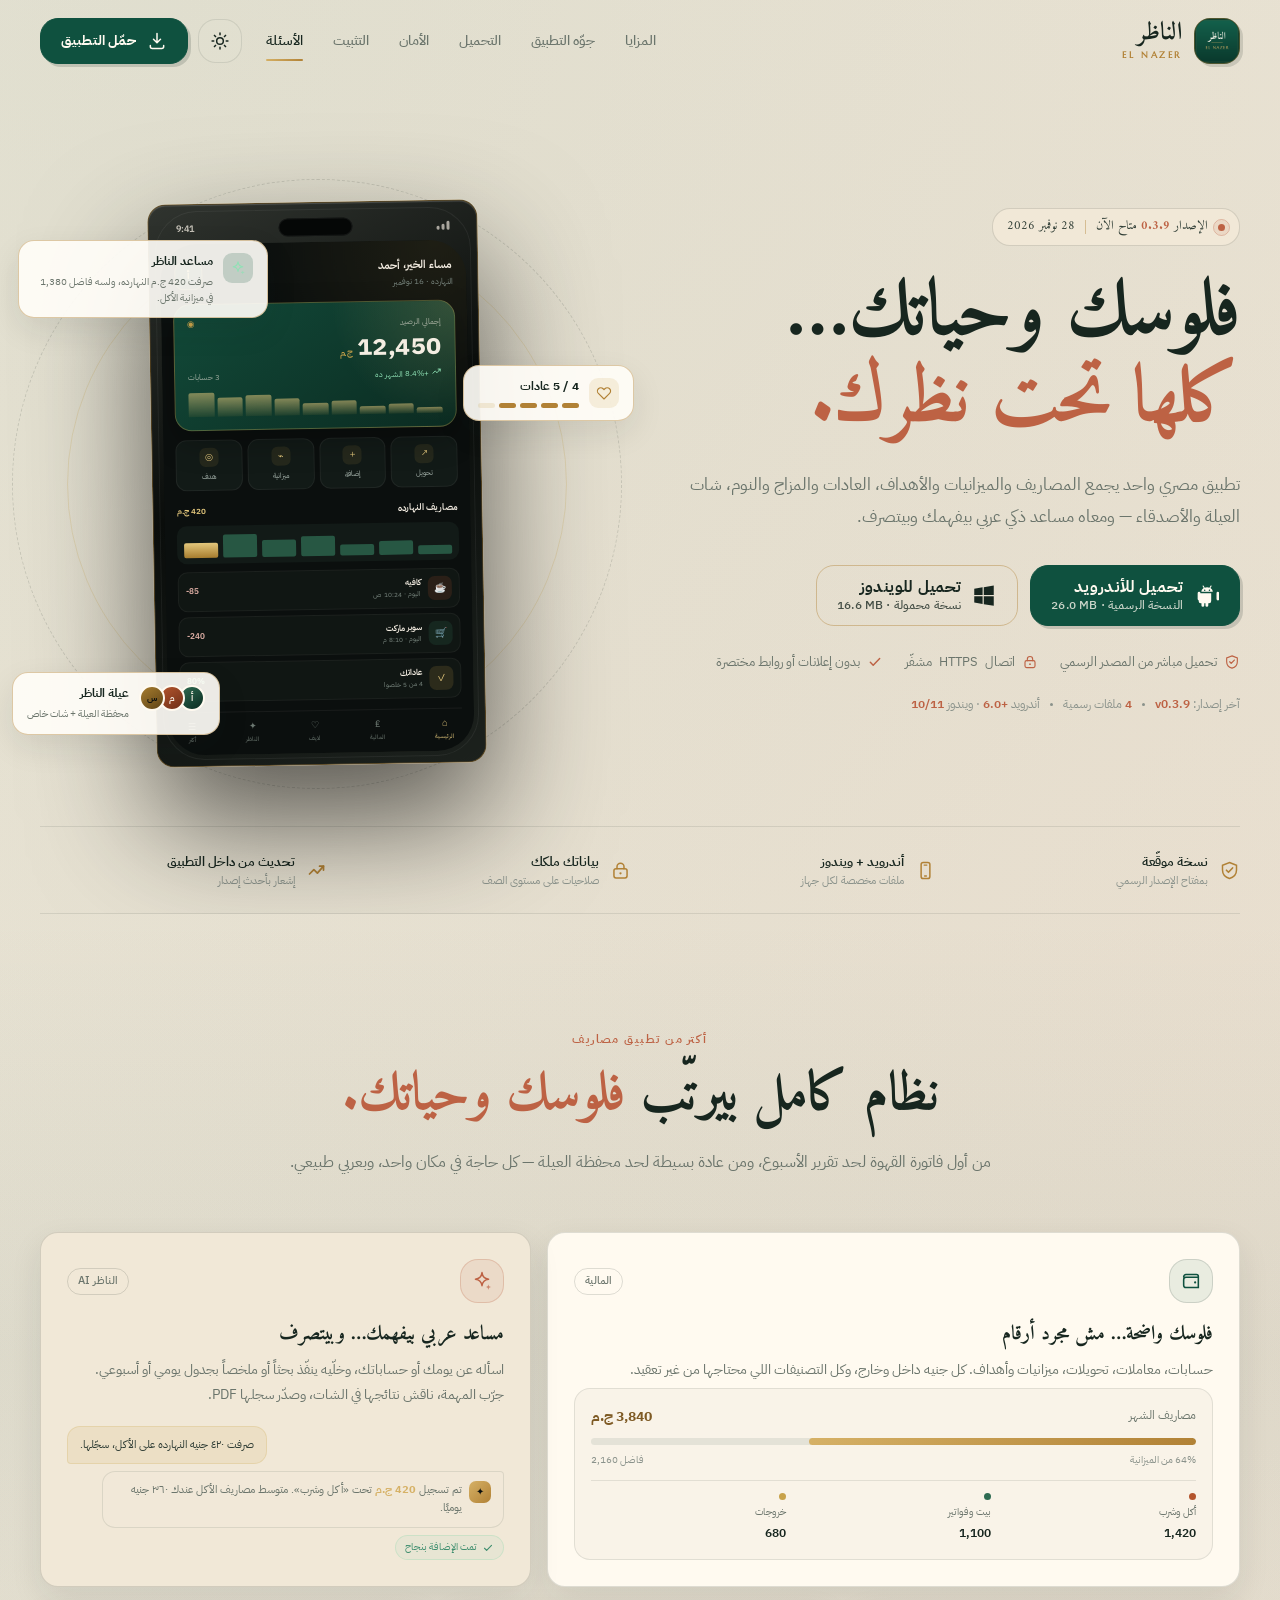
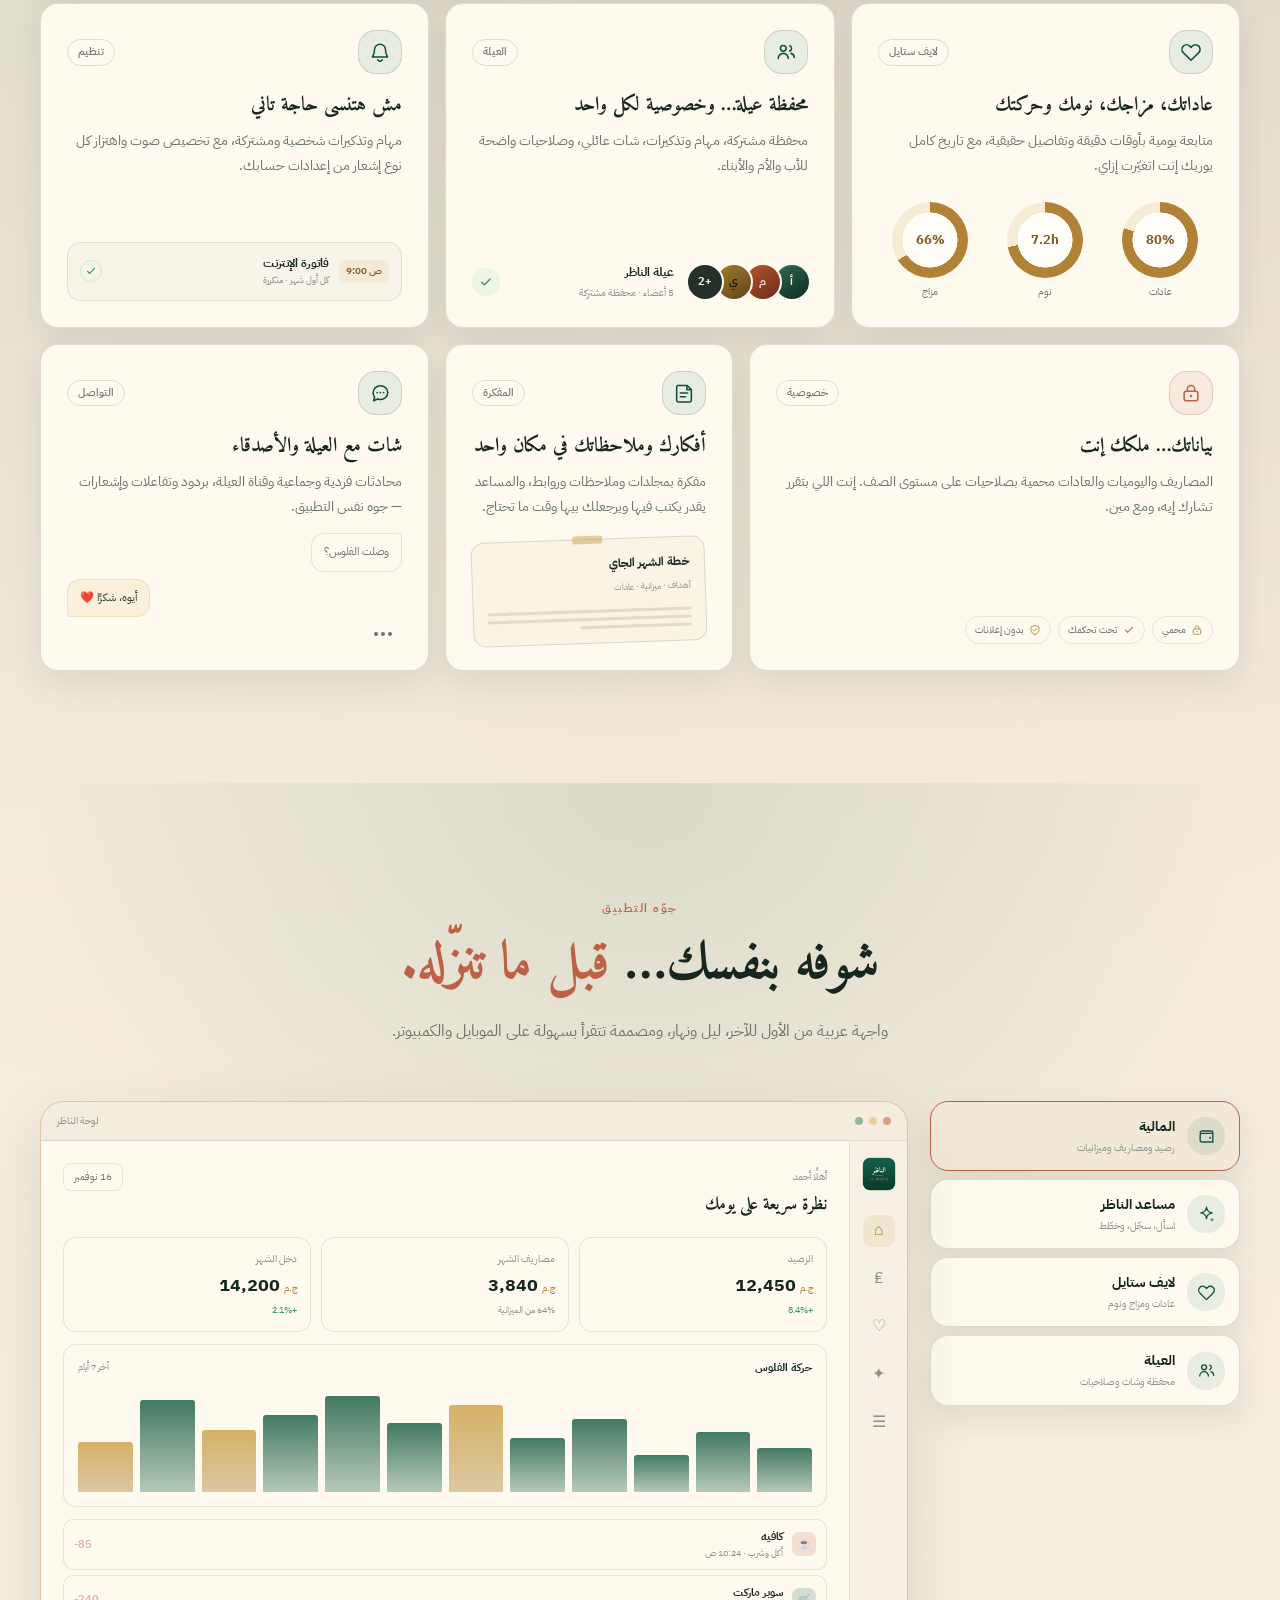
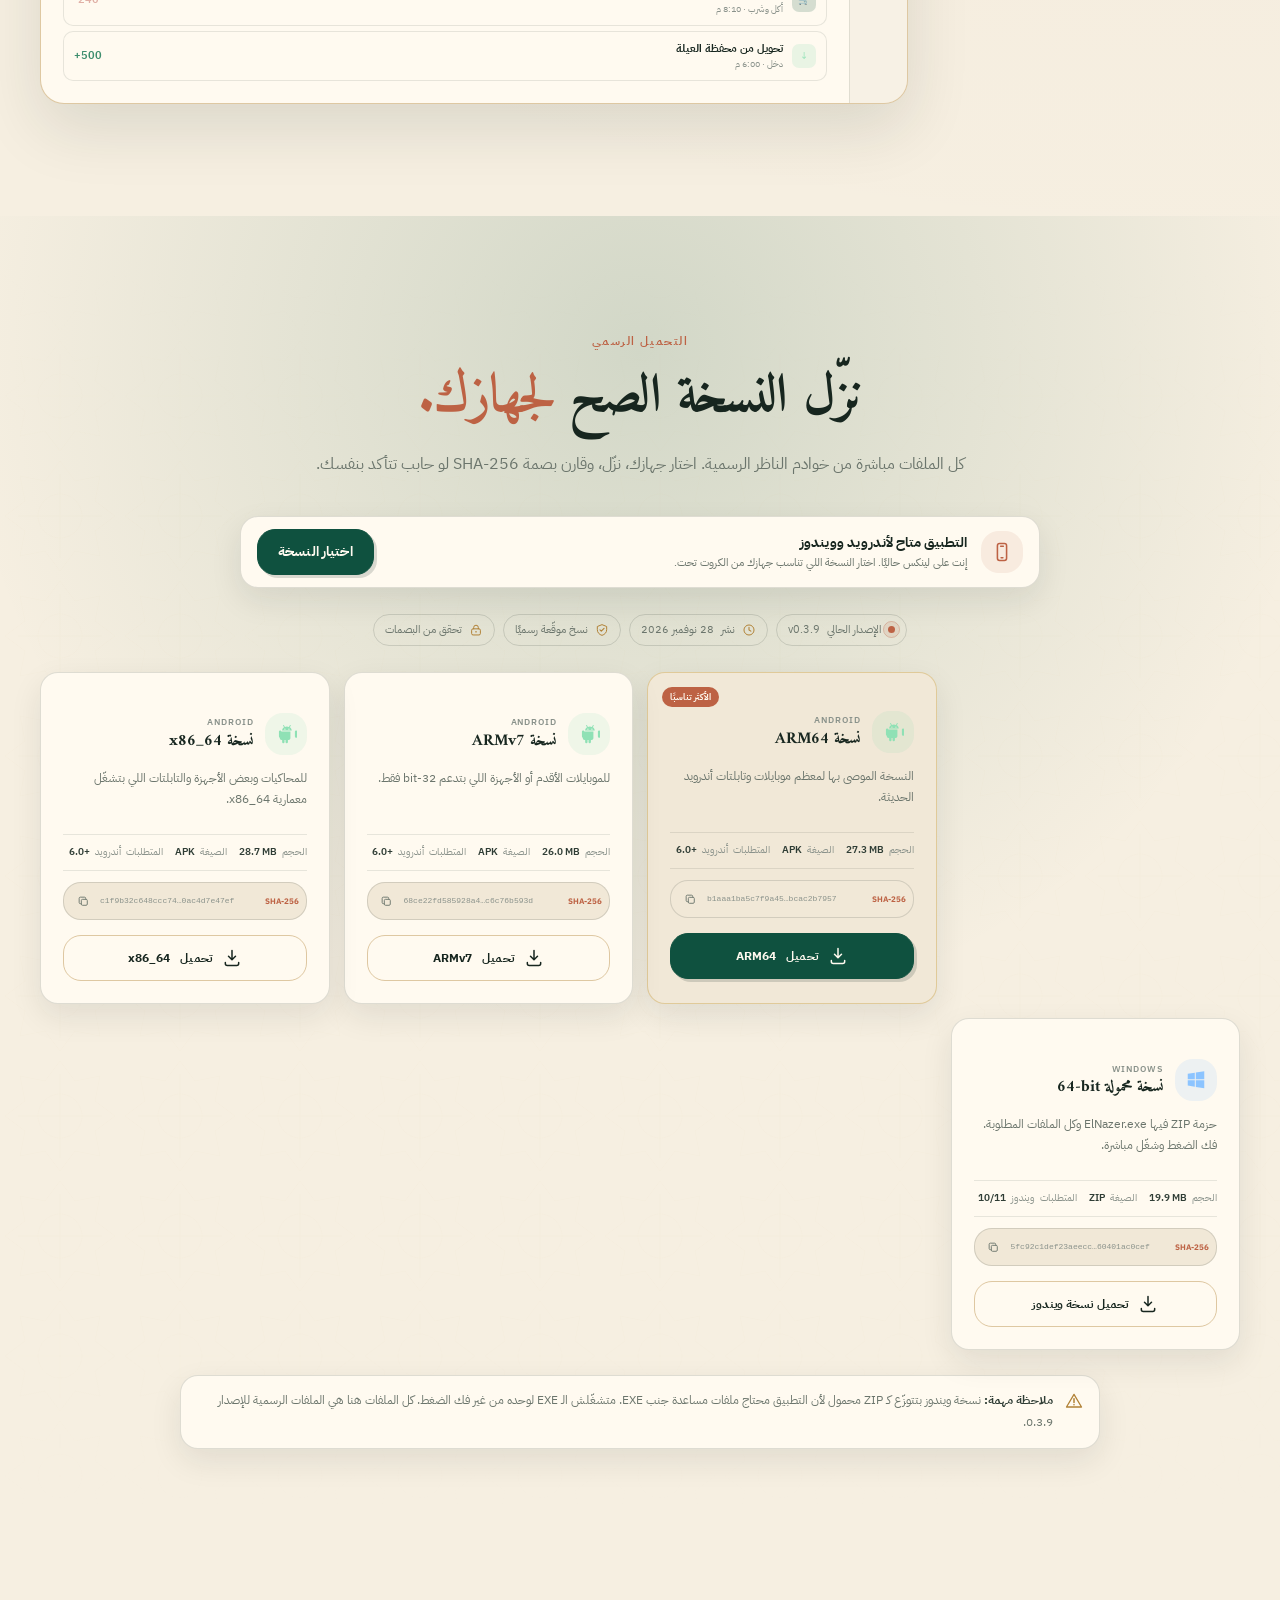
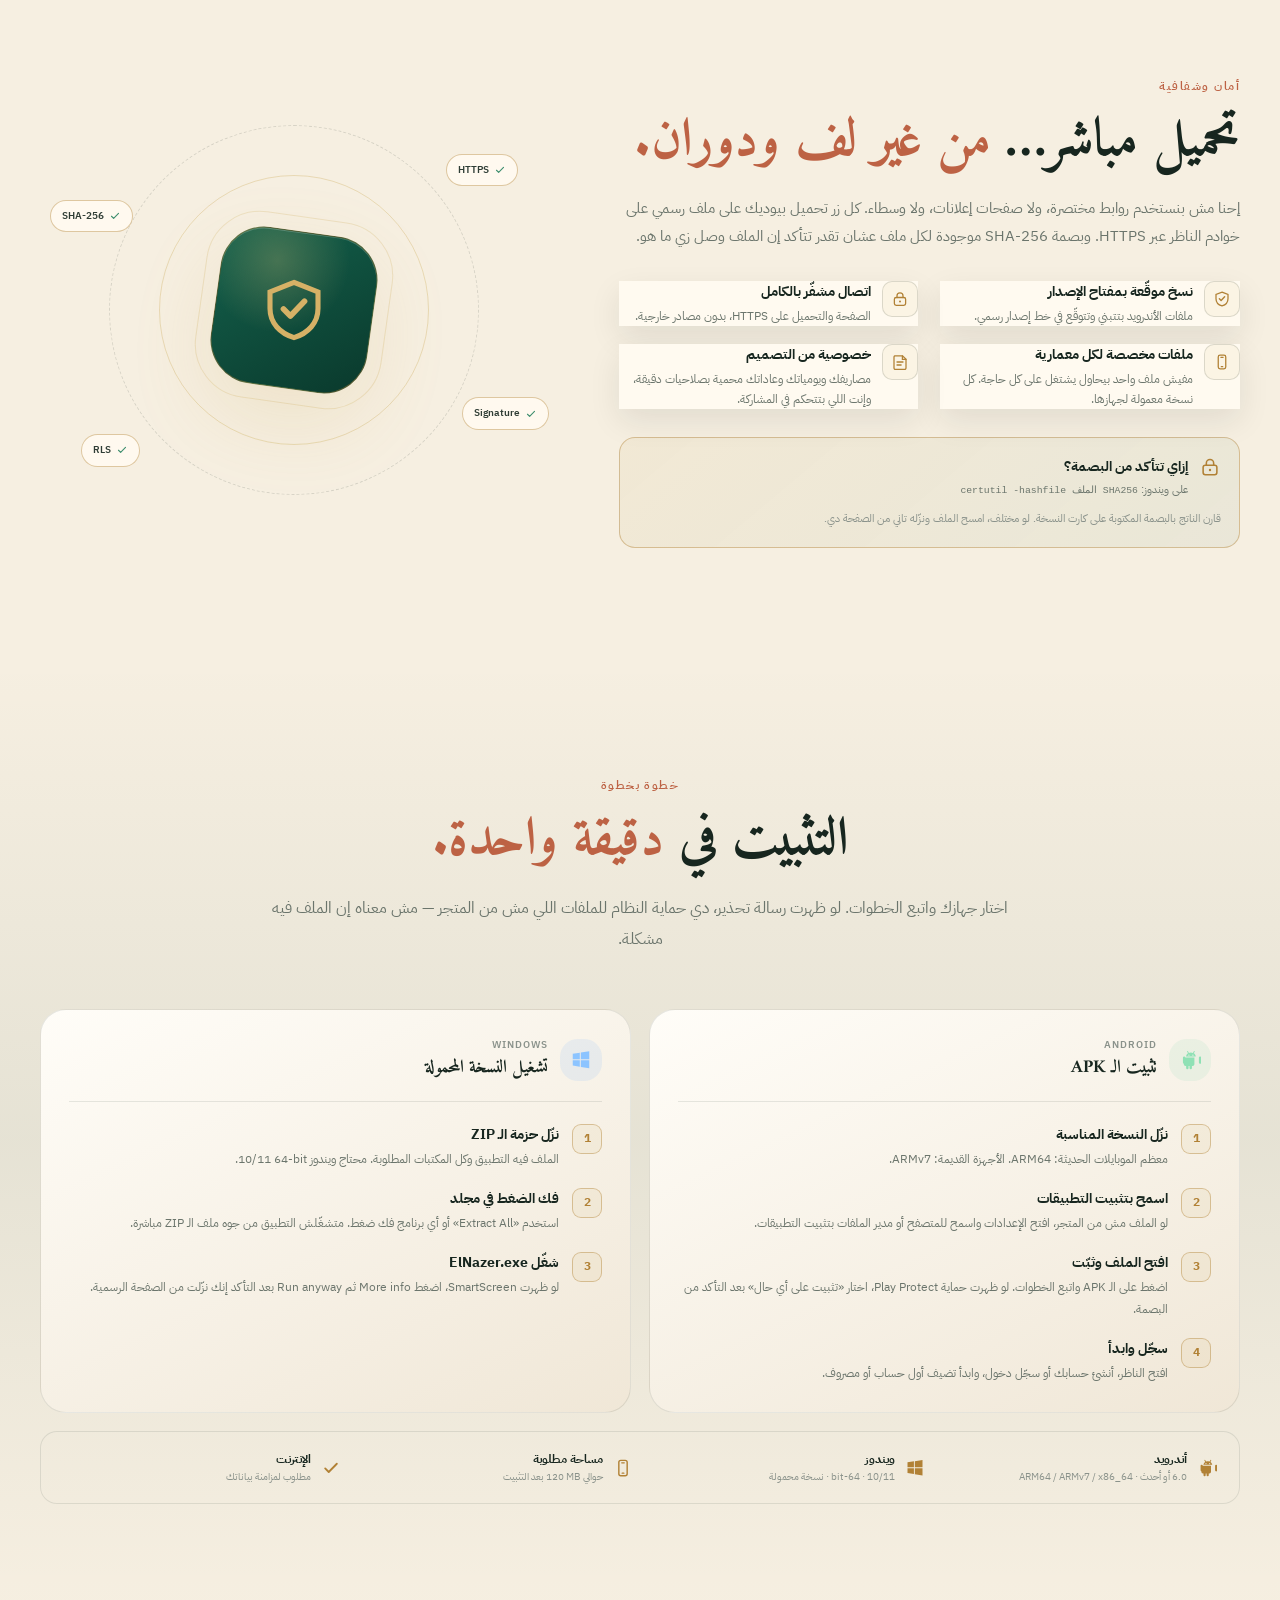
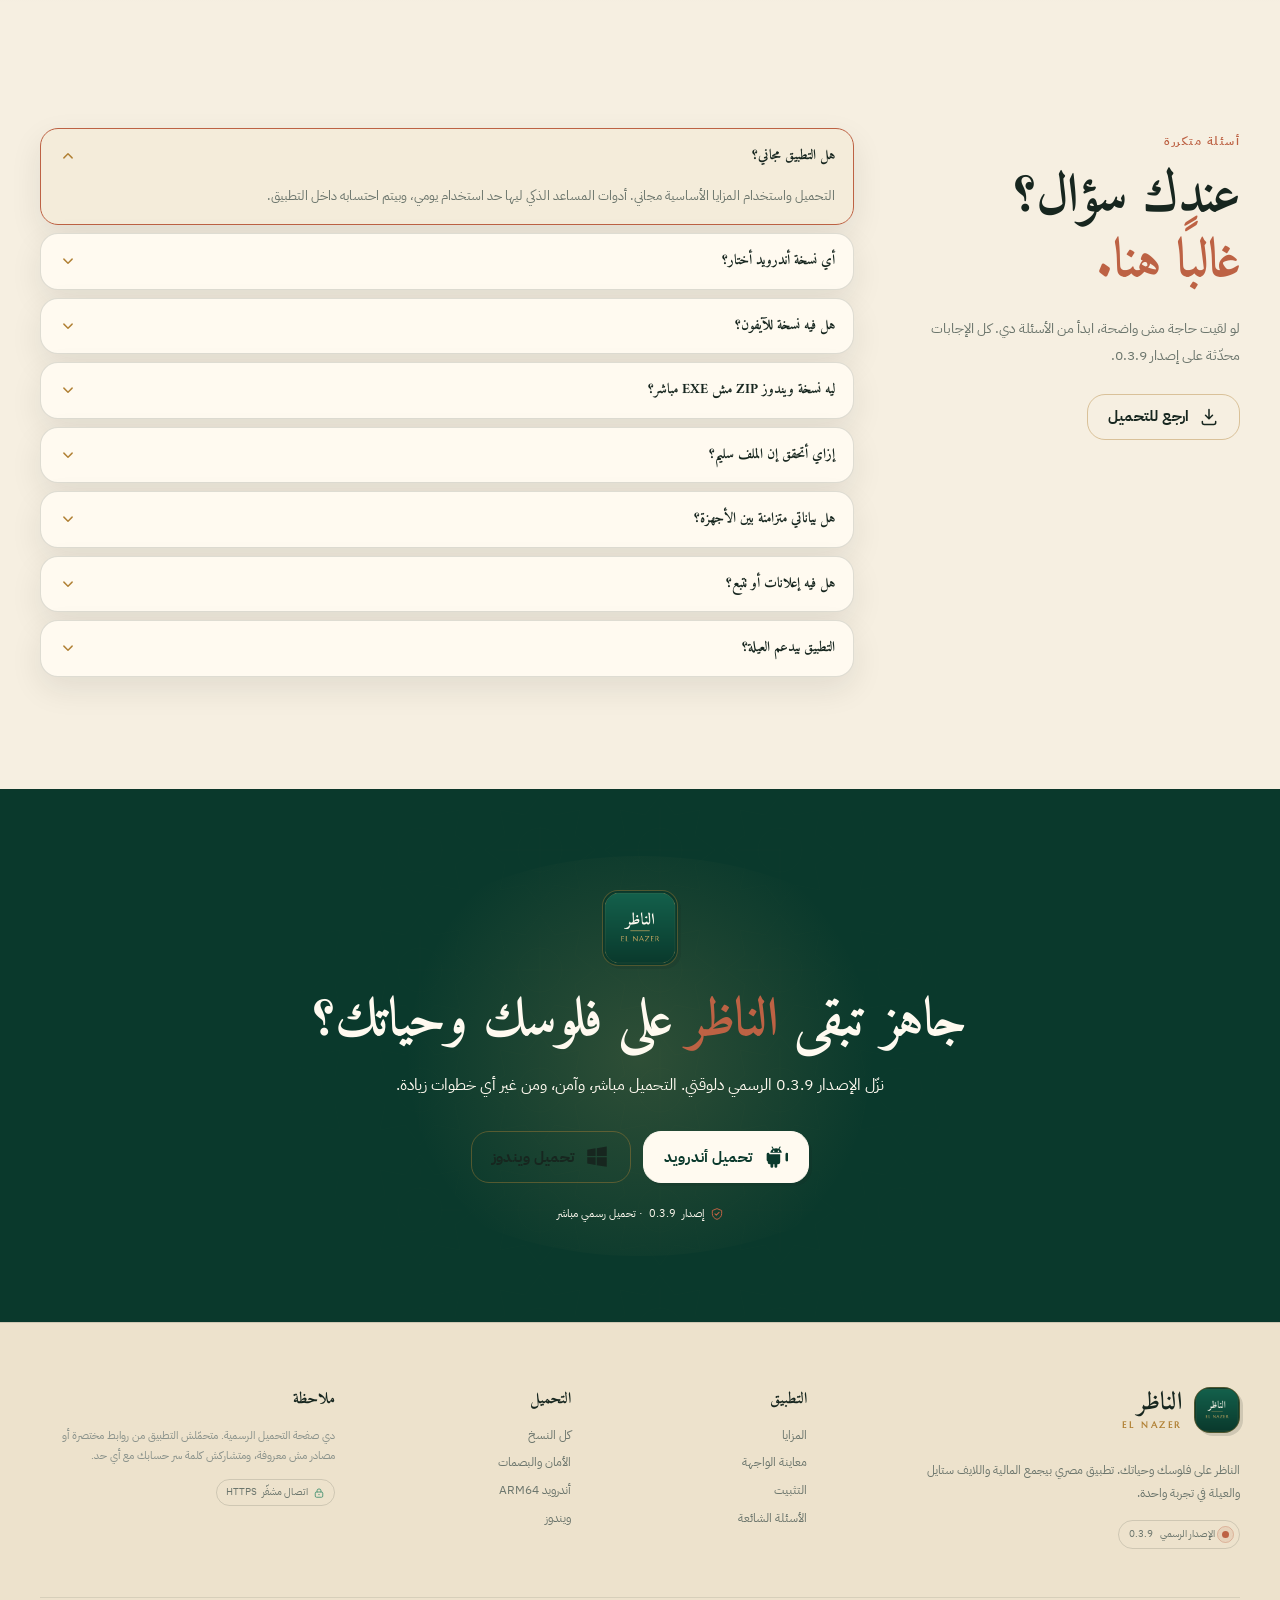
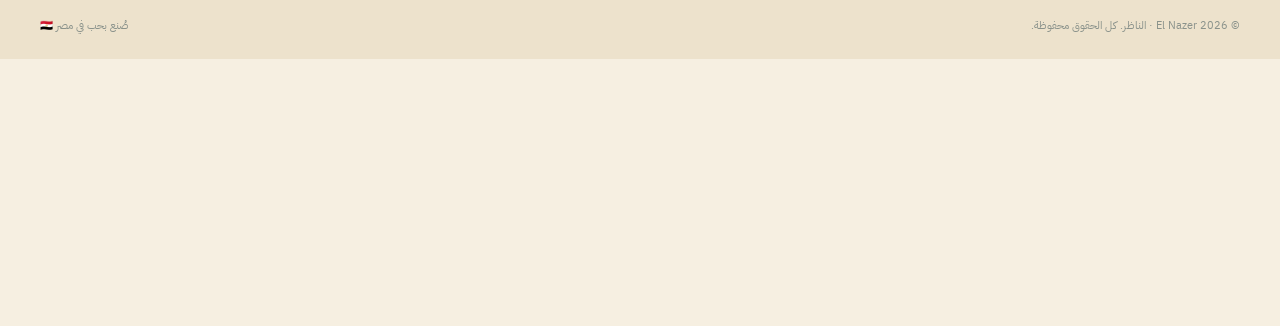
==== commit ae745c72: "deploy: sync published release v0.3.9" ====
--- a/index.html
+++ b/index.html
@@ -3,8 +3,8 @@
 <head>
   <meta charset="utf-8">
   <meta name="viewport" content="width=device-width, initial-scale=1, viewport-fit=cover">
-  <title>تحميل تطبيق الناظر | El Nazer 0.3.8 — أندرويد وويندوز</title>
-  <meta name="description" content="حمّل تطبيق الناظر 0.3.8 الرسمي. تطبيق مصري للمصاريف والميزانيات والعادات والشات العائلي مع مساعد ذكي عربي. تحميل مباشر وآمن لأندرويد (ARM64 وARMv7 وx86_64) وويندوز.">
+  <title>تحميل تطبيق الناظر | El Nazer 0.3.9 — أندرويد وويندوز</title>
+  <meta name="description" content="حمّل تطبيق الناظر 0.3.9 الرسمي. تطبيق مصري للمصاريف والميزانيات والعادات والشات العائلي مع مساعد ذكي عربي. تحميل مباشر وآمن لأندرويد (ARM64 وARMv7 وx86_64) وويندوز.">
   <meta name="theme-color" content="#F6EFE1">
   <meta name="color-scheme" content="light dark">
   <meta name="referrer" content="strict-origin-when-cross-origin">
@@ -12,11 +12,11 @@
   <meta property="og:type" content="website">
   <meta property="og:locale" content="ar_EG">
   <meta property="og:site_name" content="El Nazer — الناظر">
-  <meta property="og:title" content="الناظر 0.3.8 — فلوسك وحياتك تحت نظرك">
+  <meta property="og:title" content="الناظر 0.3.9 — فلوسك وحياتك تحت نظرك">
   <meta property="og:description" content="تحميل رسمي ومباشر لتطبيق الناظر لأندرويد وويندوز. مصاريف، ميزانيات، عادات، عيلة، ومساعد ذكي عربي.">
   <meta property="og:image" content="./assets/brand/app_icon.png">
   <meta name="twitter:card" content="summary_large_image">
-  <meta name="twitter:title" content="تحميل تطبيق الناظر 0.3.8">
+  <meta name="twitter:title" content="تحميل تطبيق الناظر 0.3.9">
   <meta name="twitter:description" content="مصاريفك، عاداتك، عيلتك، ومساعدك الذكي في تطبيق واحد. تحميل مباشر لأندرويد وويندوز.">
   <meta name="twitter:image" content="./assets/brand/app_icon.png">
   <link rel="icon" href="./assets/brand/app_icon.png" type="image/png">
@@ -113,9 +113,9 @@
         <div class="hero-copy">
           <div class="release-pill">
             <span class="pulse-dot" aria-hidden="true"></span>
-            <span>الإصدار <bdi>0.3.8</bdi> متاح الآن</span>
+            <span>الإصدار <bdi>0.3.9</bdi> متاح الآن</span>
             <span class="pill-separator" aria-hidden="true"></span>
-            <span>27 نوفمبر 2026</span>
+            <span>28 نوفمبر 2026</span>
           </div>
           <h1 id="heroTitle">فلوسك وحياتك…<br><span class="gradient-text">كلها تحت نظرك.</span></h1>
           <p class="hero-lead">تطبيق مصري واحد يجمع المصاريف والميزانيات والأهداف، العادات والمزاج والنوم، شات العيلة والأصدقاء — ومعاه مساعد ذكي عربي بيفهمك وبيتصرف.</p>
@@ -135,7 +135,7 @@
             <span><svg aria-hidden="true"><use href="#i-check"/></svg> بدون إعلانات أو روابط مختصرة</span>
           </div>
           <div class="hero-version">
-            <span>آخر إصدار: <bdi>v0.3.8</bdi></span>
+            <span>آخر إصدار: <bdi>v0.3.9</bdi></span>
             <span class="dot" aria-hidden="true"></span>
             <span><bdi>4</bdi> ملفات رسمية</span>
             <span class="dot" aria-hidden="true"></span>
@@ -483,8 +483,8 @@
         </div>
 
         <div class="download-meta reveal">
-          <span class="meta-chip"><span class="pulse-dot" aria-hidden="true"></span> الإصدار الحالي <bdi>v0.3.8</bdi></span>
-          <span class="meta-chip"><svg aria-hidden="true"><use href="#i-clock"/></svg> نشر <bdi>27 نوفمبر 2026</bdi></span>
+          <span class="meta-chip"><span class="pulse-dot" aria-hidden="true"></span> الإصدار الحالي <bdi>v0.3.9</bdi></span>
+          <span class="meta-chip"><svg aria-hidden="true"><use href="#i-clock"/></svg> نشر <bdi>28 نوفمبر 2026</bdi></span>
           <span class="meta-chip"><svg aria-hidden="true"><use href="#i-shield"/></svg> نسخ موقّعة رسميًا</span>
           <button class="meta-chip meta-button" id="verifyJump" type="button"><svg aria-hidden="true"><use href="#i-lock"/></svg> تحقق من البصمات</button>
         </div>
@@ -493,7 +493,7 @@
           <meta itemprop="name" content="El Nazer — الناظر">
           <meta itemprop="operatingSystem" content="Android, Windows">
           <meta itemprop="applicationCategory" content="FinanceApplication">
-          <meta itemprop="softwareVersion" content="0.3.8">
+          <meta itemprop="softwareVersion" content="0.3.9">
           <div itemprop="offers" itemscope itemtype="https://schema.org/Offer"><meta itemprop="price" content="0"><meta itemprop="priceCurrency" content="EGP"></div>
 
           <article class="download-card recommended reveal" data-platform="android" data-arch="arm64">
@@ -510,8 +510,8 @@
             </ul>
             <div class="hash-box">
               <span>SHA-256</span>
-              <code data-hash="25f1b9f8ff29880cb84c8a16b4f25729fae68cf93b95be38c31a63b8a7d79fac">25f1b9f8ff29880c…b8a7d79fac</code>
-              <button class="copy-button" type="button" data-copy="25f1b9f8ff29880cb84c8a16b4f25729fae68cf93b95be38c31a63b8a7d79fac" aria-label="نسخ بصمة ARM64"><svg aria-hidden="true"><use href="#i-copy"/></svg></button>
+              <code data-hash="b1aaa1ba5c7f9a45dd5dd9e6bd5cae5b8736d1a7c6ac3d20309744bcac2b7957">b1aaa1ba5c7f9a45…bcac2b7957</code>
+              <button class="copy-button" type="button" data-copy="b1aaa1ba5c7f9a45dd5dd9e6bd5cae5b8736d1a7c6ac3d20309744bcac2b7957" aria-label="نسخ بصمة ARM64"><svg aria-hidden="true"><use href="#i-copy"/></svg></button>
             </div>
             <a class="button button-primary button-block" href="https://jqbkdyzlqjifqpcjaegp.supabase.co/storage/v1/object/public/downloads/elnazer-latest-arm64.apk" data-download="arm64" rel="noopener">
               <svg aria-hidden="true"><use href="#i-download"/></svg> تحميل <bdi>ARM64</bdi>
@@ -531,8 +531,8 @@
             </ul>
             <div class="hash-box">
               <span>SHA-256</span>
-              <code data-hash="9a16c47a7450cfe1074a54d8dd4d999603880dcf7001c4391089cfc3e5e2108b">9a16c47a7450cfe1…c3e5e2108b</code>
-              <button class="copy-button" type="button" data-copy="9a16c47a7450cfe1074a54d8dd4d999603880dcf7001c4391089cfc3e5e2108b" aria-label="نسخ بصمة ARMv7"><svg aria-hidden="true"><use href="#i-copy"/></svg></button>
+              <code data-hash="68ce22fd585928a4ad92060a3cfa2f1366b89198af67352507f5b3c6c76b593d">68ce22fd585928a4…c6c76b593d</code>
+              <button class="copy-button" type="button" data-copy="68ce22fd585928a4ad92060a3cfa2f1366b89198af67352507f5b3c6c76b593d" aria-label="نسخ بصمة ARMv7"><svg aria-hidden="true"><use href="#i-copy"/></svg></button>
             </div>
             <a class="button button-outline button-block" href="https://jqbkdyzlqjifqpcjaegp.supabase.co/storage/v1/object/public/downloads/elnazer-latest-armv7.apk" data-download="armv7" rel="noopener">
               <svg aria-hidden="true"><use href="#i-download"/></svg> تحميل <bdi>ARMv7</bdi>
@@ -552,8 +552,8 @@
             </ul>
             <div class="hash-box">
               <span>SHA-256</span>
-              <code data-hash="0717754956afa1a599e4c35dca6040313d94e36118ae1f4414e2aa7b2b0ea256">c1f9b32c648ccc74…0ac4d7e47ef</code>
-              <button class="copy-button" type="button" data-copy="0717754956afa1a599e4c35dca6040313d94e36118ae1f4414e2aa7b2b0ea256" aria-label="نسخ بصمة x86_64"><svg aria-hidden="true"><use href="#i-copy"/></svg></button>
+              <code data-hash="ede206eba136b83567f4866a9d30c8635cae781d0075b06d2ee0664b709a0e4f">c1f9b32c648ccc74…0ac4d7e47ef</code>
+              <button class="copy-button" type="button" data-copy="ede206eba136b83567f4866a9d30c8635cae781d0075b06d2ee0664b709a0e4f" aria-label="نسخ بصمة x86_64"><svg aria-hidden="true"><use href="#i-copy"/></svg></button>
             </div>
             <a class="button button-outline button-block" href="https://jqbkdyzlqjifqpcjaegp.supabase.co/storage/v1/object/public/downloads/elnazer-latest-x86_64.apk" data-download="x86_64" rel="noopener">
               <svg aria-hidden="true"><use href="#i-download"/></svg> تحميل <bdi>x86_64</bdi>
@@ -573,8 +573,8 @@
             </ul>
             <div class="hash-box">
               <span>SHA-256</span>
-              <code data-hash="b262dd28da501d9515957b566d5f891aee3528c6c6483195bf12f15111f38e8a">5fc92c1def23aeecc…60401ac0cef</code>
-              <button class="copy-button" type="button" data-copy="b262dd28da501d9515957b566d5f891aee3528c6c6483195bf12f15111f38e8a" aria-label="نسخ بصمة Windows"><svg aria-hidden="true"><use href="#i-copy"/></svg></button>
+              <code data-hash="3226b3984dc502e7e31cf75d32a92ccbe55c56d178b4631c32cfd0df8a1161dc">5fc92c1def23aeecc…60401ac0cef</code>
+              <button class="copy-button" type="button" data-copy="3226b3984dc502e7e31cf75d32a92ccbe55c56d178b4631c32cfd0df8a1161dc" aria-label="نسخ بصمة Windows"><svg aria-hidden="true"><use href="#i-copy"/></svg></button>
             </div>
             <a class="button button-outline button-block" href="https://jqbkdyzlqjifqpcjaegp.supabase.co/storage/v1/object/public/downloads/elnazer-latest-windows.zip" data-download="windows" rel="noopener">
               <svg aria-hidden="true"><use href="#i-download"/></svg> تحميل نسخة ويندوز
@@ -584,7 +584,7 @@
 
         <div class="download-note reveal">
           <svg aria-hidden="true"><use href="#i-alert"/></svg>
-          <p><b>ملاحظة مهمة:</b> نسخة ويندوز بتتوزّع كـ <bdi>ZIP</bdi> محمول لأن التطبيق محتاج ملفات مساعدة جنب <bdi>EXE</bdi>. متشغّلش الـ <bdi>EXE</bdi> لوحده من غير فك الضغط. كل الملفات هنا هي الملفات الرسمية للإصدار <bdi>0.3.8</bdi>.</p>
+          <p><b>ملاحظة مهمة:</b> نسخة ويندوز بتتوزّع كـ <bdi>ZIP</bdi> محمول لأن التطبيق محتاج ملفات مساعدة جنب <bdi>EXE</bdi>. متشغّلش الـ <bdi>EXE</bdi> لوحده من غير فك الضغط. كل الملفات هنا هي الملفات الرسمية للإصدار <bdi>0.3.9</bdi>.</p>
         </div>
       </div>
     </section>
@@ -661,7 +661,7 @@
         <div class="faq-intro reveal">
           <span class="eyebrow">أسئلة متكررة</span>
           <h2>عندك سؤال؟<br><span class="gradient-text">غالبًا هنا.</span></h2>
-          <p>لو لقيت حاجة مش واضحة، ابدأ من الأسئلة دي. كل الإجابات محدّثة على إصدار <bdi>0.3.8</bdi>.</p>
+          <p>لو لقيت حاجة مش واضحة، ابدأ من الأسئلة دي. كل الإجابات محدّثة على إصدار <bdi>0.3.9</bdi>.</p>
           <a class="button button-outline" href="#download"><svg aria-hidden="true"><use href="#i-download"/></svg> ارجع للتحميل</a>
         </div>
         <div class="faq-list reveal">
@@ -675,7 +675,7 @@
           </details>
           <details class="faq-item">
             <summary><span>هل فيه نسخة للآيفون؟</span><svg aria-hidden="true"><use href="#i-chevron"/></svg></summary>
-            <div class="faq-answer"><p>حاليًا التطبيق متاح لأندرويد وويندوز. مفيش نسخة رسمية لـ <bdi>iOS</bdi> في إصدار <bdi>0.3.8</bdi>.</p></div>
+            <div class="faq-answer"><p>حاليًا التطبيق متاح لأندرويد وويندوز. مفيش نسخة رسمية لـ <bdi>iOS</bdi> في إصدار <bdi>0.3.9</bdi>.</p></div>
           </details>
           <details class="faq-item">
             <summary><span>ليه نسخة ويندوز ZIP مش EXE مباشر؟</span><svg aria-hidden="true"><use href="#i-chevron"/></svg></summary>
@@ -706,12 +706,12 @@
       <div class="container final-cta-inner reveal">
         <img src="./assets/brand/app_icon.png" width="76" height="76" alt="" class="final-mark">
         <h2>جاهز تبقى <span class="gradient-text">الناظر</span> على فلوسك وحياتك؟</h2>
-        <p>نزّل الإصدار <bdi>0.3.8</bdi> الرسمي دلوقتي. التحميل مباشر، وآمن، ومن غير أي خطوات زيادة.</p>
+        <p>نزّل الإصدار <bdi>0.3.9</bdi> الرسمي دلوقتي. التحميل مباشر، وآمن، ومن غير أي خطوات زيادة.</p>
         <div class="final-actions">
           <a class="button button-primary button-large" href="https://jqbkdyzlqjifqpcjaegp.supabase.co/storage/v1/object/public/downloads/elnazer-latest-arm64.apk" data-download="arm64" rel="noopener"><svg aria-hidden="true"><use href="#i-android"/></svg> تحميل أندرويد</a>
           <a class="button button-ghost button-large" href="https://jqbkdyzlqjifqpcjaegp.supabase.co/storage/v1/object/public/downloads/elnazer-latest-windows.zip" data-download="windows" rel="noopener"><svg aria-hidden="true"><use href="#i-windows"/></svg> تحميل ويندوز</a>
         </div>
-        <span class="final-note"><svg aria-hidden="true"><use href="#i-shield"/></svg> إصدار <bdi>0.3.8</bdi> · تحميل رسمي مباشر</span>
+        <span class="final-note"><svg aria-hidden="true"><use href="#i-shield"/></svg> إصدار <bdi>0.3.9</bdi> · تحميل رسمي مباشر</span>
       </div>
     </section>
   </main>
@@ -724,7 +724,7 @@
           <span class="brand-copy"><strong>الناظر</strong><small>EL NAZER</small></span>
         </a>
         <p>الناظر على فلوسك وحياتك. تطبيق مصري بيجمع المالية واللايف ستايل والعيلة في تجربة واحدة.</p>
-        <span class="footer-version"><span class="pulse-dot" aria-hidden="true"></span> الإصدار الرسمي <bdi>0.3.8</bdi></span>
+        <span class="footer-version"><span class="pulse-dot" aria-hidden="true"></span> الإصدار الرسمي <bdi>0.3.9</bdi></span>
       </div>
       <div class="footer-links">
         <h3>التطبيق</h3>
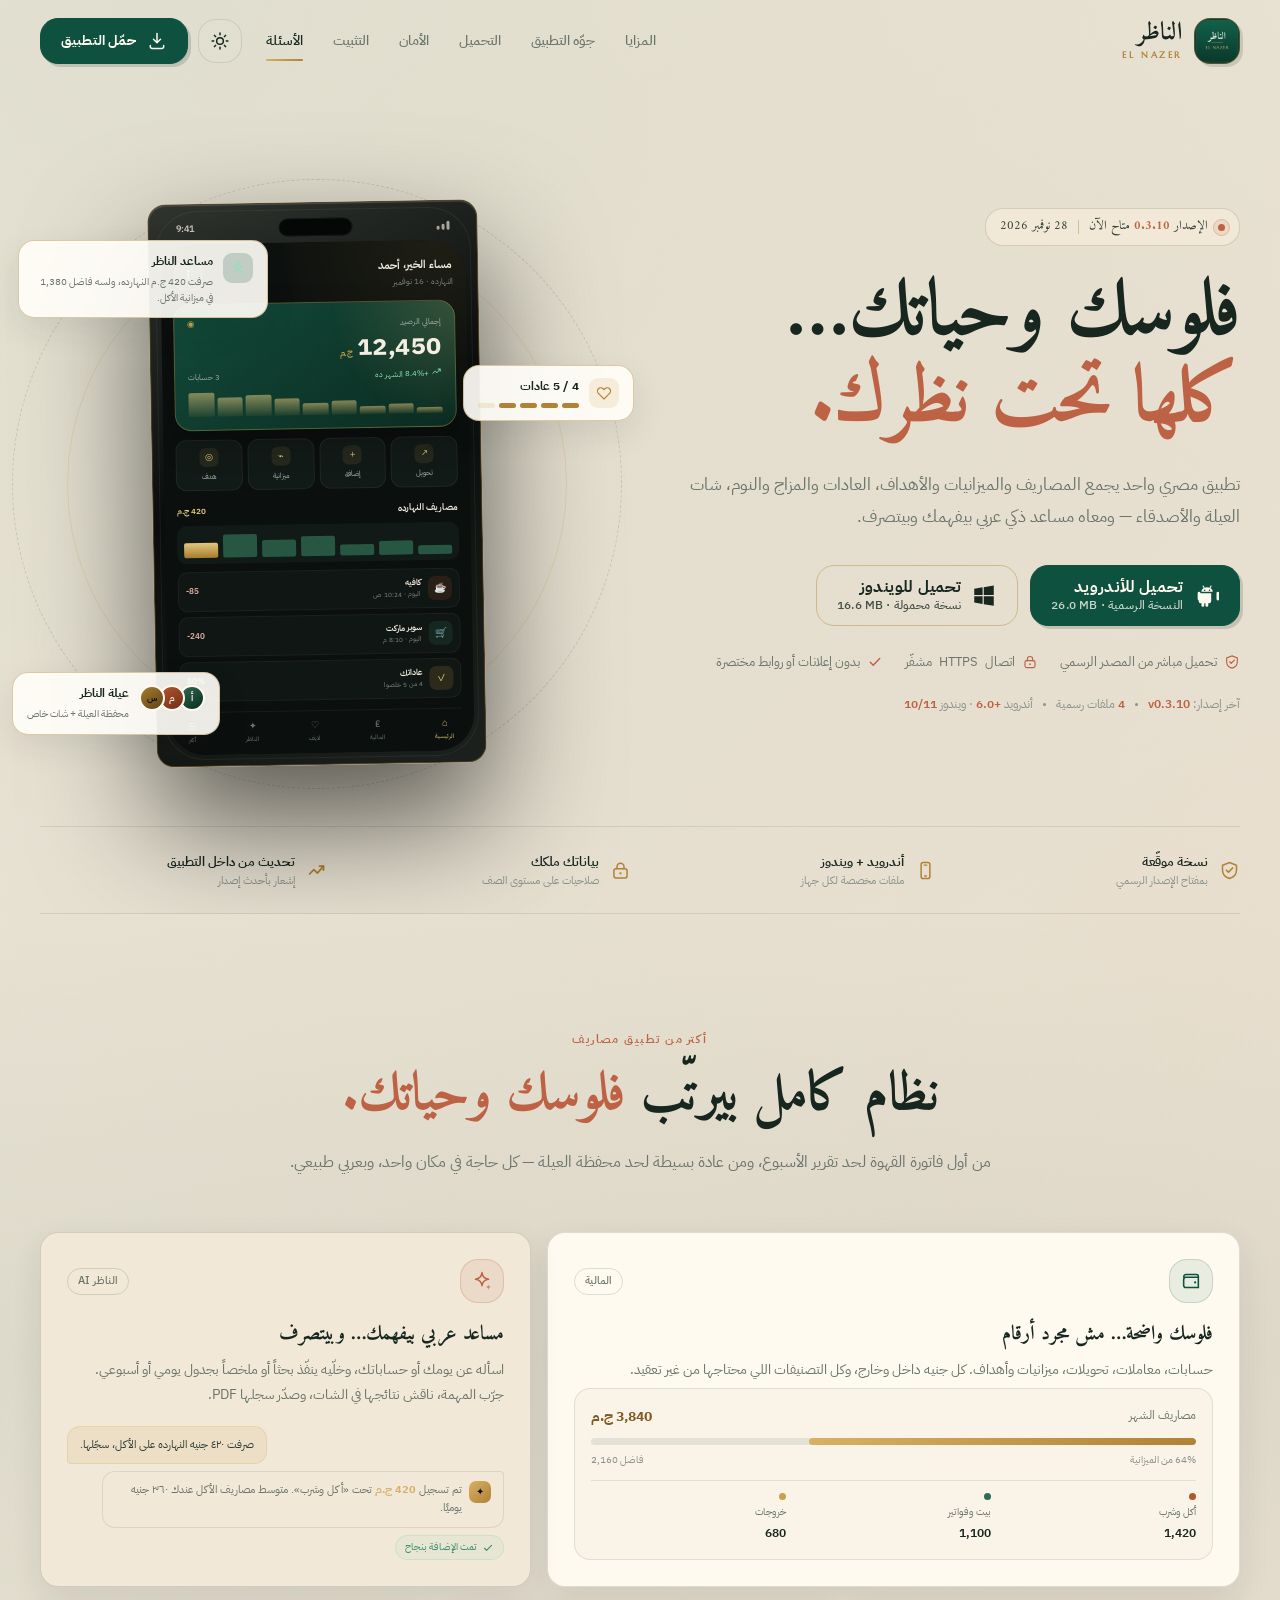
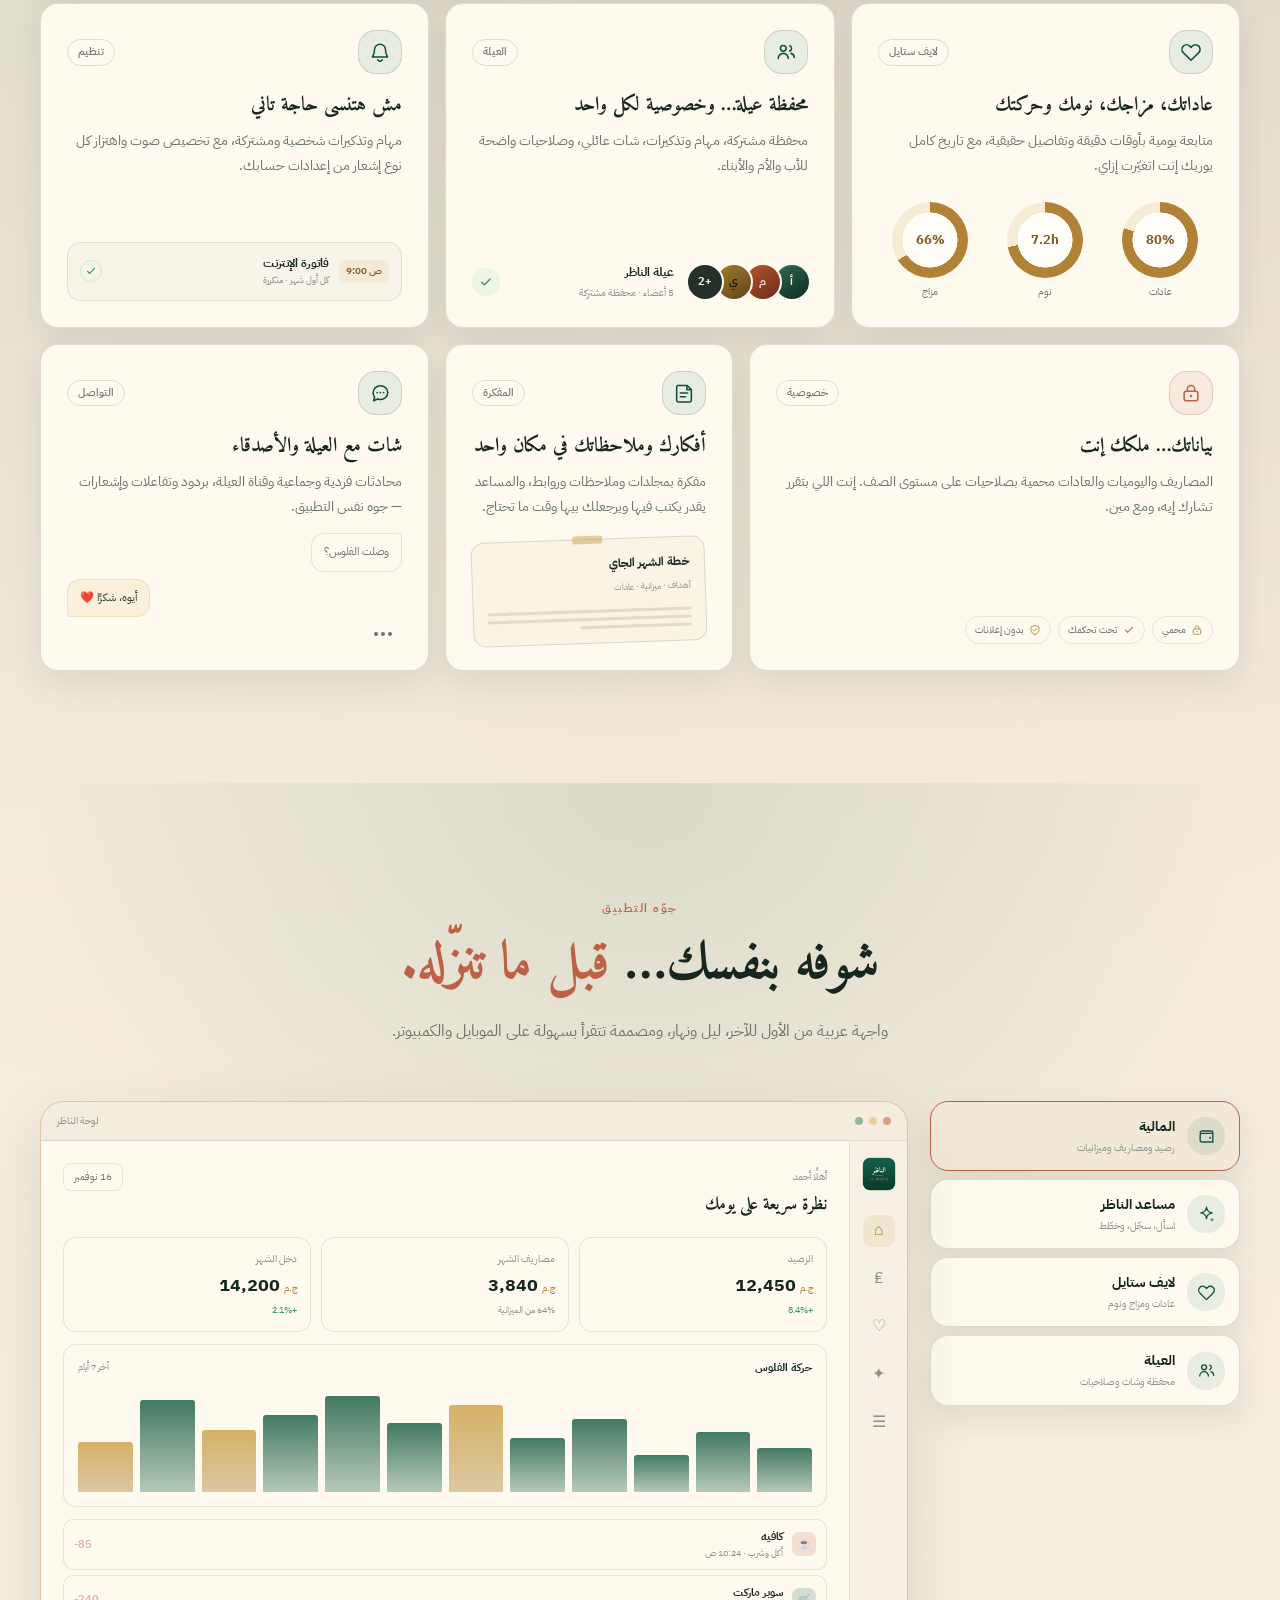
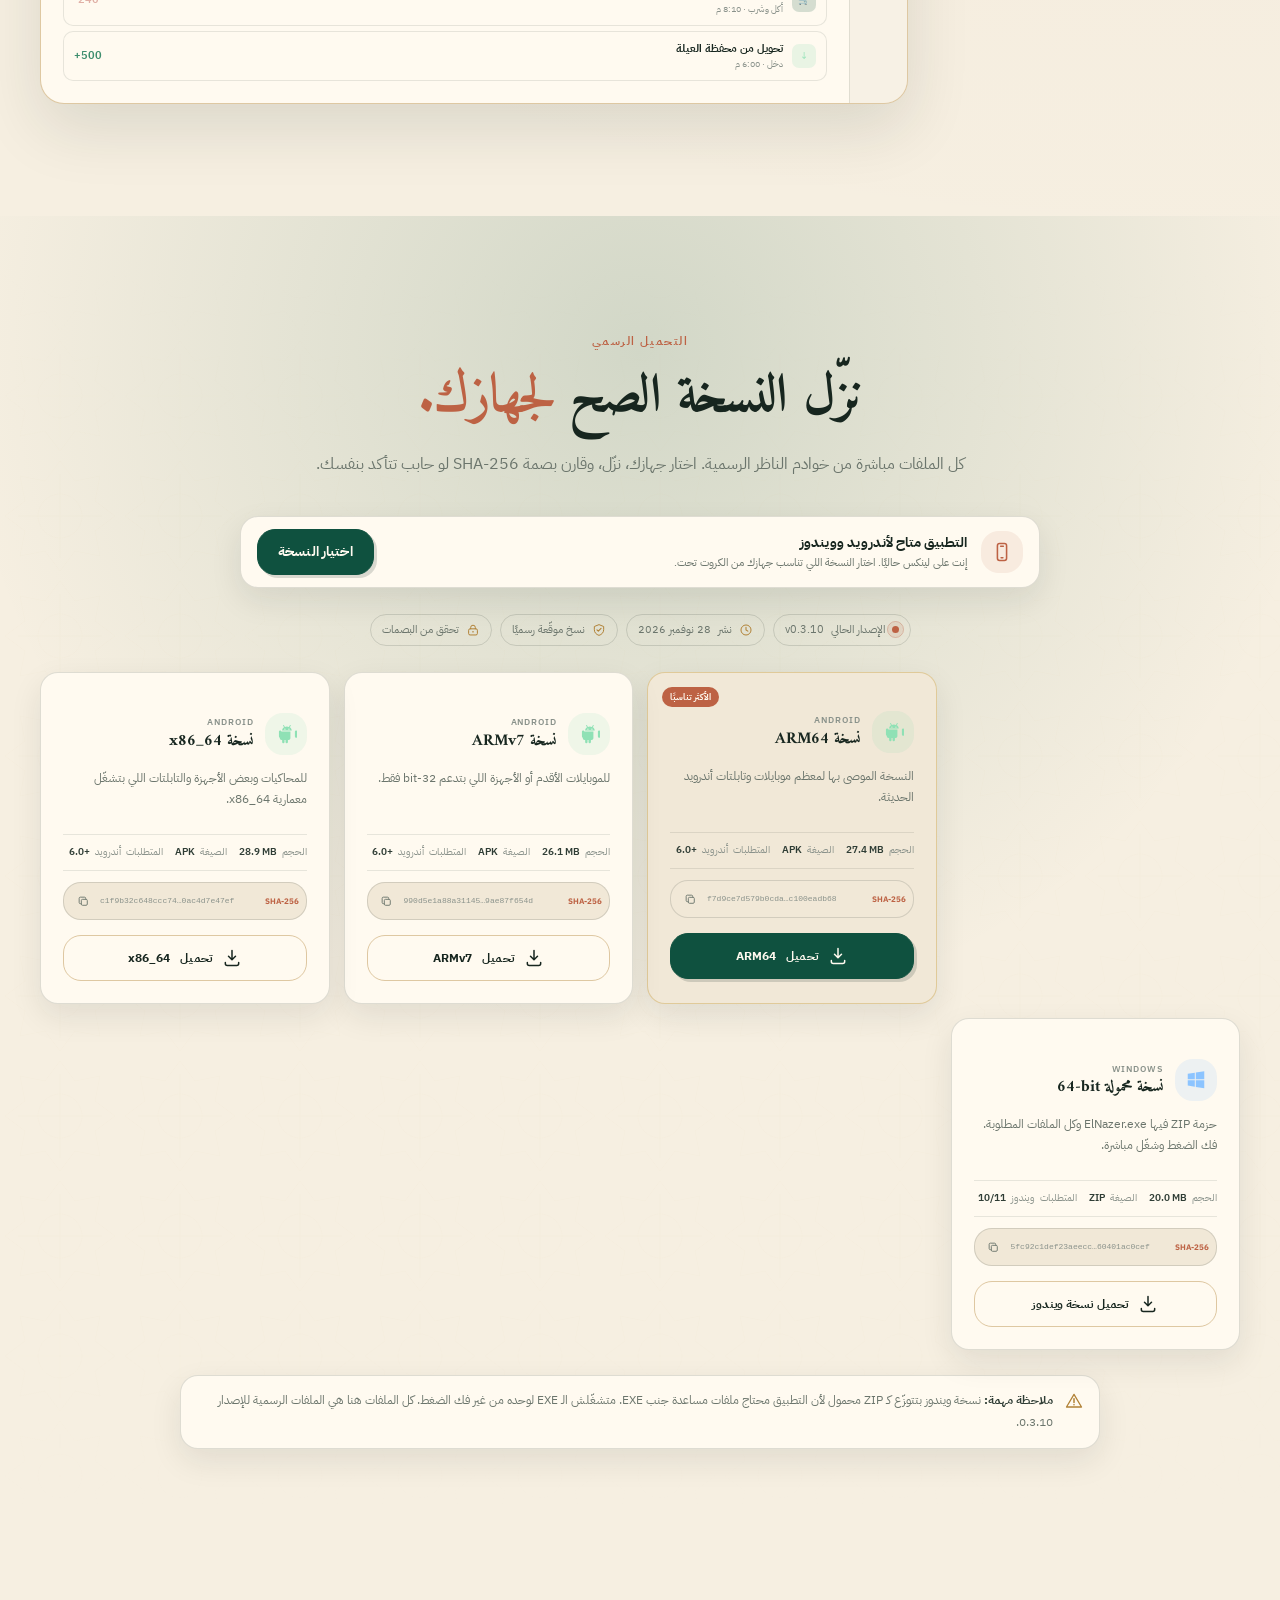
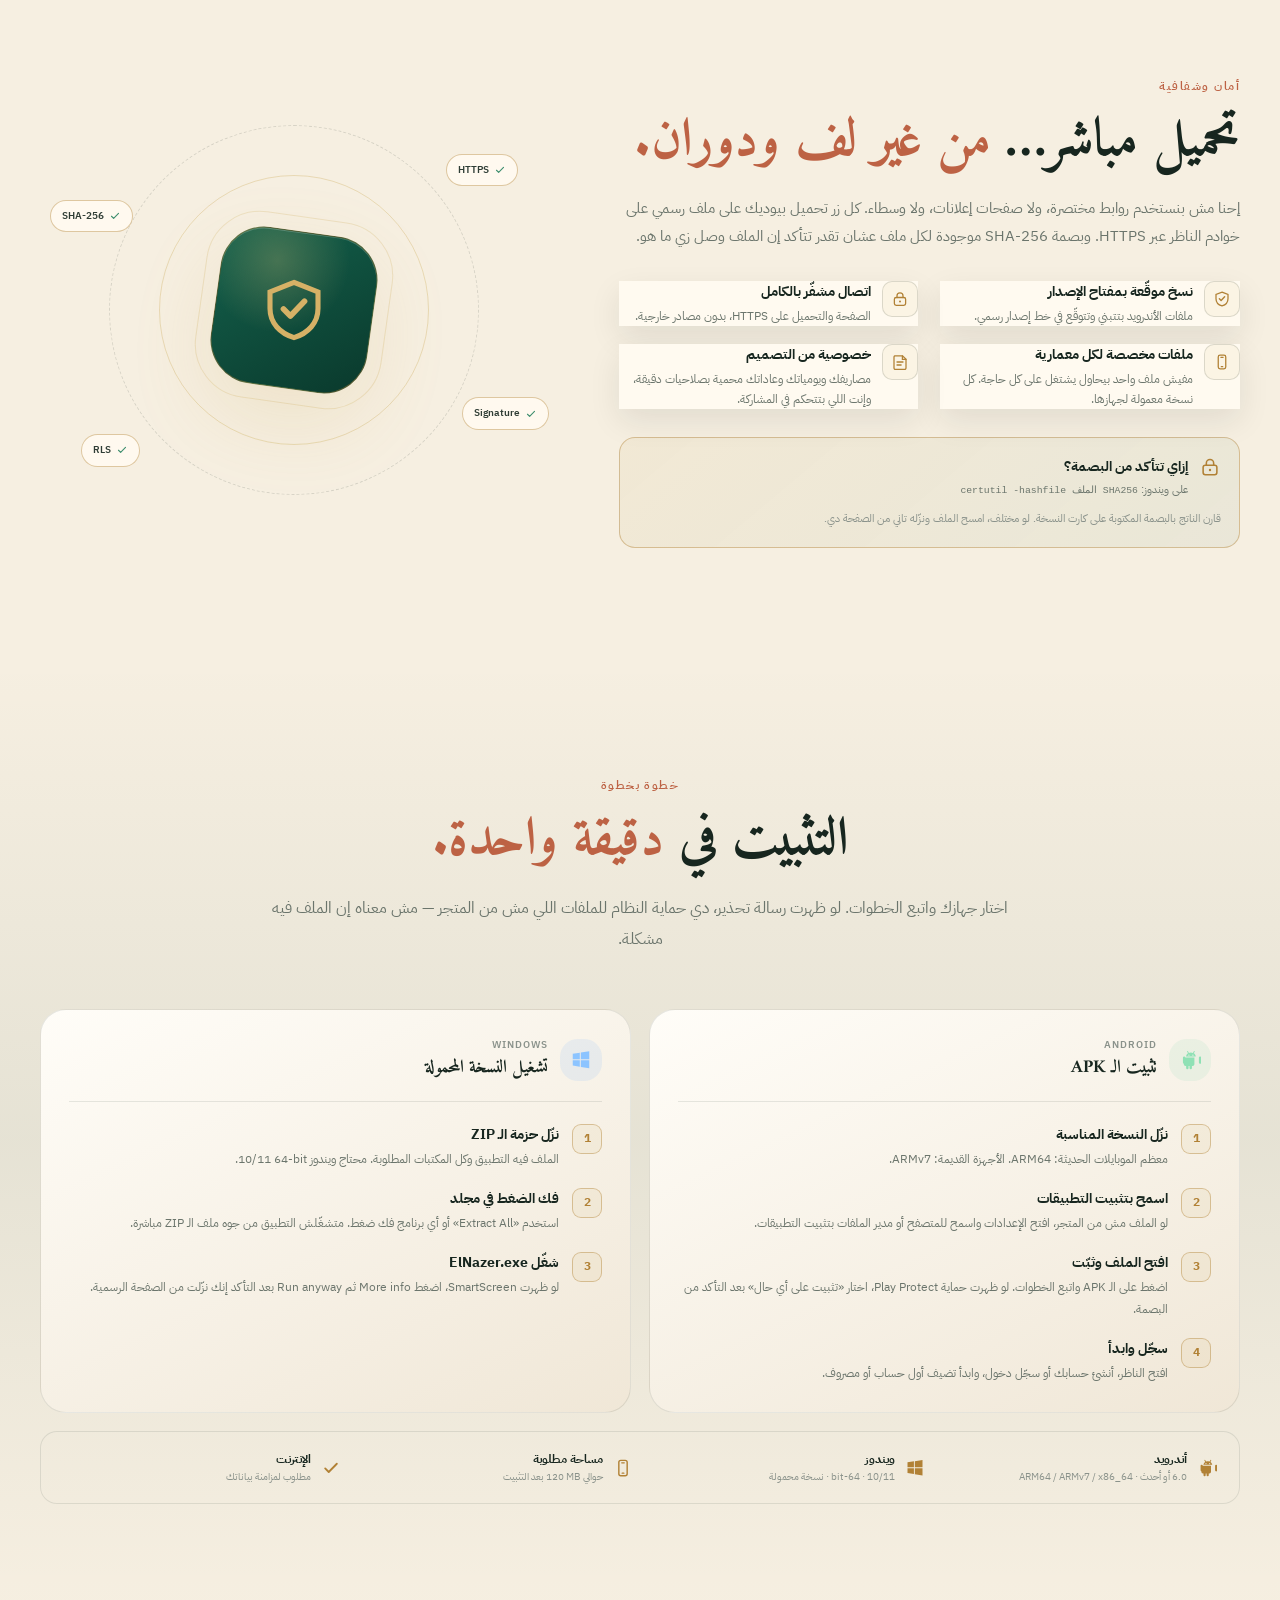
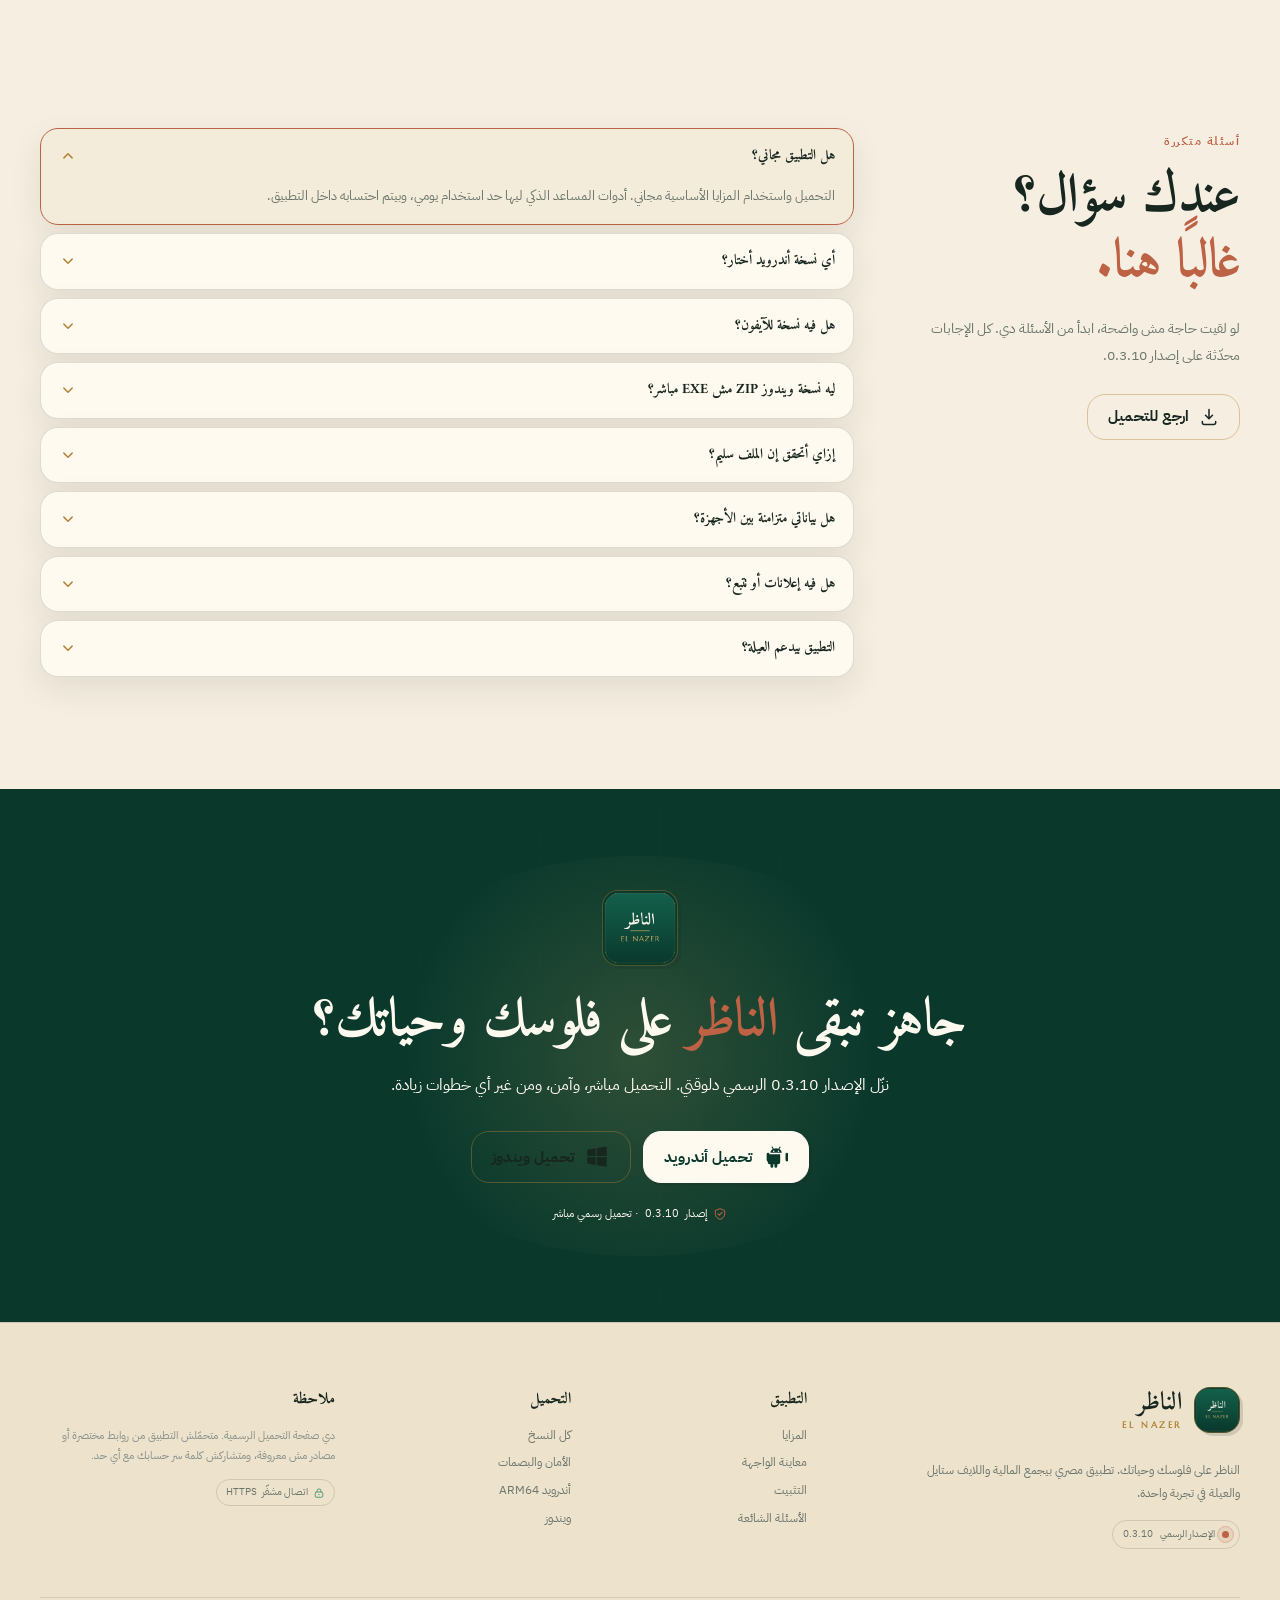
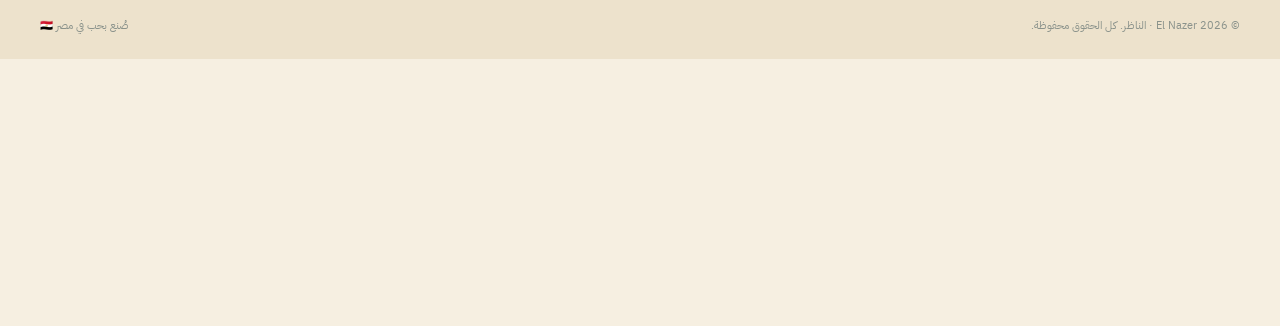
==== commit 304f5f9b: "deploy: sync published release v0.3.10" ====
--- a/index.html
+++ b/index.html
@@ -3,8 +3,8 @@
 <head>
   <meta charset="utf-8">
   <meta name="viewport" content="width=device-width, initial-scale=1, viewport-fit=cover">
-  <title>تحميل تطبيق الناظر | El Nazer 0.3.9 — أندرويد وويندوز</title>
-  <meta name="description" content="حمّل تطبيق الناظر 0.3.9 الرسمي. تطبيق مصري للمصاريف والميزانيات والعادات والشات العائلي مع مساعد ذكي عربي. تحميل مباشر وآمن لأندرويد (ARM64 وARMv7 وx86_64) وويندوز.">
+  <title>تحميل تطبيق الناظر | El Nazer 0.3.10 — أندرويد وويندوز</title>
+  <meta name="description" content="حمّل تطبيق الناظر 0.3.10 الرسمي. تطبيق مصري للمصاريف والميزانيات والعادات والشات العائلي مع مساعد ذكي عربي. تحميل مباشر وآمن لأندرويد (ARM64 وARMv7 وx86_64) وويندوز.">
   <meta name="theme-color" content="#F6EFE1">
   <meta name="color-scheme" content="light dark">
   <meta name="referrer" content="strict-origin-when-cross-origin">
@@ -12,11 +12,11 @@
   <meta property="og:type" content="website">
   <meta property="og:locale" content="ar_EG">
   <meta property="og:site_name" content="El Nazer — الناظر">
-  <meta property="og:title" content="الناظر 0.3.9 — فلوسك وحياتك تحت نظرك">
+  <meta property="og:title" content="الناظر 0.3.10 — فلوسك وحياتك تحت نظرك">
   <meta property="og:description" content="تحميل رسمي ومباشر لتطبيق الناظر لأندرويد وويندوز. مصاريف، ميزانيات، عادات، عيلة، ومساعد ذكي عربي.">
   <meta property="og:image" content="./assets/brand/app_icon.png">
   <meta name="twitter:card" content="summary_large_image">
-  <meta name="twitter:title" content="تحميل تطبيق الناظر 0.3.9">
+  <meta name="twitter:title" content="تحميل تطبيق الناظر 0.3.10">
   <meta name="twitter:description" content="مصاريفك، عاداتك، عيلتك، ومساعدك الذكي في تطبيق واحد. تحميل مباشر لأندرويد وويندوز.">
   <meta name="twitter:image" content="./assets/brand/app_icon.png">
   <link rel="icon" href="./assets/brand/app_icon.png" type="image/png">
@@ -113,7 +113,7 @@
         <div class="hero-copy">
           <div class="release-pill">
             <span class="pulse-dot" aria-hidden="true"></span>
-            <span>الإصدار <bdi>0.3.9</bdi> متاح الآن</span>
+            <span>الإصدار <bdi>0.3.10</bdi> متاح الآن</span>
             <span class="pill-separator" aria-hidden="true"></span>
             <span>28 نوفمبر 2026</span>
           </div>
@@ -135,7 +135,7 @@
             <span><svg aria-hidden="true"><use href="#i-check"/></svg> بدون إعلانات أو روابط مختصرة</span>
           </div>
           <div class="hero-version">
-            <span>آخر إصدار: <bdi>v0.3.9</bdi></span>
+            <span>آخر إصدار: <bdi>v0.3.10</bdi></span>
             <span class="dot" aria-hidden="true"></span>
             <span><bdi>4</bdi> ملفات رسمية</span>
             <span class="dot" aria-hidden="true"></span>
@@ -483,7 +483,7 @@
         </div>
 
         <div class="download-meta reveal">
-          <span class="meta-chip"><span class="pulse-dot" aria-hidden="true"></span> الإصدار الحالي <bdi>v0.3.9</bdi></span>
+          <span class="meta-chip"><span class="pulse-dot" aria-hidden="true"></span> الإصدار الحالي <bdi>v0.3.10</bdi></span>
           <span class="meta-chip"><svg aria-hidden="true"><use href="#i-clock"/></svg> نشر <bdi>28 نوفمبر 2026</bdi></span>
           <span class="meta-chip"><svg aria-hidden="true"><use href="#i-shield"/></svg> نسخ موقّعة رسميًا</span>
           <button class="meta-chip meta-button" id="verifyJump" type="button"><svg aria-hidden="true"><use href="#i-lock"/></svg> تحقق من البصمات</button>
@@ -493,7 +493,7 @@
           <meta itemprop="name" content="El Nazer — الناظر">
           <meta itemprop="operatingSystem" content="Android, Windows">
           <meta itemprop="applicationCategory" content="FinanceApplication">
-          <meta itemprop="softwareVersion" content="0.3.9">
+          <meta itemprop="softwareVersion" content="0.3.10">
           <div itemprop="offers" itemscope itemtype="https://schema.org/Offer"><meta itemprop="price" content="0"><meta itemprop="priceCurrency" content="EGP"></div>
 
           <article class="download-card recommended reveal" data-platform="android" data-arch="arm64">
@@ -504,14 +504,14 @@
             </div>
             <p>النسخة الموصى بها لمعظم موبايلات وتابلتات أندرويد الحديثة.</p>
             <ul class="file-facts">
-              <li><span>الحجم</span><bdi>27.3 MB</bdi></li>
+              <li><span>الحجم</span><bdi>27.4 MB</bdi></li>
               <li><span>الصيغة</span><bdi>APK</bdi></li>
               <li><span>المتطلبات</span>أندرويد <bdi>6.0+</bdi></li>
             </ul>
             <div class="hash-box">
               <span>SHA-256</span>
-              <code data-hash="b1aaa1ba5c7f9a45dd5dd9e6bd5cae5b8736d1a7c6ac3d20309744bcac2b7957">b1aaa1ba5c7f9a45…bcac2b7957</code>
-              <button class="copy-button" type="button" data-copy="b1aaa1ba5c7f9a45dd5dd9e6bd5cae5b8736d1a7c6ac3d20309744bcac2b7957" aria-label="نسخ بصمة ARM64"><svg aria-hidden="true"><use href="#i-copy"/></svg></button>
+              <code data-hash="f7d9ce7d579b0cda6291c46d4d5f5780f549c4a50fb9647504d618c100eadb68">f7d9ce7d579b0cda…c100eadb68</code>
+              <button class="copy-button" type="button" data-copy="f7d9ce7d579b0cda6291c46d4d5f5780f549c4a50fb9647504d618c100eadb68" aria-label="نسخ بصمة ARM64"><svg aria-hidden="true"><use href="#i-copy"/></svg></button>
             </div>
             <a class="button button-primary button-block" href="https://jqbkdyzlqjifqpcjaegp.supabase.co/storage/v1/object/public/downloads/elnazer-latest-arm64.apk" data-download="arm64" rel="noopener">
               <svg aria-hidden="true"><use href="#i-download"/></svg> تحميل <bdi>ARM64</bdi>
@@ -525,14 +525,14 @@
             </div>
             <p>للموبايلات الأقدم أو الأجهزة اللي بتدعم 32-bit فقط.</p>
             <ul class="file-facts">
-              <li><span>الحجم</span><bdi>26.0 MB</bdi></li>
+              <li><span>الحجم</span><bdi>26.1 MB</bdi></li>
               <li><span>الصيغة</span><bdi>APK</bdi></li>
               <li><span>المتطلبات</span>أندرويد <bdi>6.0+</bdi></li>
             </ul>
             <div class="hash-box">
               <span>SHA-256</span>
-              <code data-hash="68ce22fd585928a4ad92060a3cfa2f1366b89198af67352507f5b3c6c76b593d">68ce22fd585928a4…c6c76b593d</code>
-              <button class="copy-button" type="button" data-copy="68ce22fd585928a4ad92060a3cfa2f1366b89198af67352507f5b3c6c76b593d" aria-label="نسخ بصمة ARMv7"><svg aria-hidden="true"><use href="#i-copy"/></svg></button>
+              <code data-hash="990d5e1a88a31145015cd628a7653dd418d87188a712e66e104d709ae87f654d">990d5e1a88a31145…9ae87f654d</code>
+              <button class="copy-button" type="button" data-copy="990d5e1a88a31145015cd628a7653dd418d87188a712e66e104d709ae87f654d" aria-label="نسخ بصمة ARMv7"><svg aria-hidden="true"><use href="#i-copy"/></svg></button>
             </div>
             <a class="button button-outline button-block" href="https://jqbkdyzlqjifqpcjaegp.supabase.co/storage/v1/object/public/downloads/elnazer-latest-armv7.apk" data-download="armv7" rel="noopener">
               <svg aria-hidden="true"><use href="#i-download"/></svg> تحميل <bdi>ARMv7</bdi>
@@ -546,14 +546,14 @@
             </div>
             <p>للمحاكيات وبعض الأجهزة والتابلتات اللي بتشغّل معمارية <bdi>x86_64</bdi>.</p>
             <ul class="file-facts">
-              <li><span>الحجم</span><bdi>28.7 MB</bdi></li>
+              <li><span>الحجم</span><bdi>28.9 MB</bdi></li>
               <li><span>الصيغة</span><bdi>APK</bdi></li>
               <li><span>المتطلبات</span>أندرويد <bdi>6.0+</bdi></li>
             </ul>
             <div class="hash-box">
               <span>SHA-256</span>
-              <code data-hash="ede206eba136b83567f4866a9d30c8635cae781d0075b06d2ee0664b709a0e4f">c1f9b32c648ccc74…0ac4d7e47ef</code>
-              <button class="copy-button" type="button" data-copy="ede206eba136b83567f4866a9d30c8635cae781d0075b06d2ee0664b709a0e4f" aria-label="نسخ بصمة x86_64"><svg aria-hidden="true"><use href="#i-copy"/></svg></button>
+              <code data-hash="f430ec94d8e3fd774d5cbcd0351789a3d5b47a2ef372c0108adf8c14a05d6911">c1f9b32c648ccc74…0ac4d7e47ef</code>
+              <button class="copy-button" type="button" data-copy="f430ec94d8e3fd774d5cbcd0351789a3d5b47a2ef372c0108adf8c14a05d6911" aria-label="نسخ بصمة x86_64"><svg aria-hidden="true"><use href="#i-copy"/></svg></button>
             </div>
             <a class="button button-outline button-block" href="https://jqbkdyzlqjifqpcjaegp.supabase.co/storage/v1/object/public/downloads/elnazer-latest-x86_64.apk" data-download="x86_64" rel="noopener">
               <svg aria-hidden="true"><use href="#i-download"/></svg> تحميل <bdi>x86_64</bdi>
@@ -567,14 +567,14 @@
             </div>
             <p>حزمة <bdi>ZIP</bdi> فيها <bdi>ElNazer.exe</bdi> وكل الملفات المطلوبة. فك الضغط وشغّل مباشرة.</p>
             <ul class="file-facts">
-              <li><span>الحجم</span><bdi>19.9 MB</bdi></li>
+              <li><span>الحجم</span><bdi>20.0 MB</bdi></li>
               <li><span>الصيغة</span><bdi>ZIP</bdi></li>
               <li><span>المتطلبات</span>ويندوز <bdi>10/11</bdi></li>
             </ul>
             <div class="hash-box">
               <span>SHA-256</span>
-              <code data-hash="3226b3984dc502e7e31cf75d32a92ccbe55c56d178b4631c32cfd0df8a1161dc">5fc92c1def23aeecc…60401ac0cef</code>
-              <button class="copy-button" type="button" data-copy="3226b3984dc502e7e31cf75d32a92ccbe55c56d178b4631c32cfd0df8a1161dc" aria-label="نسخ بصمة Windows"><svg aria-hidden="true"><use href="#i-copy"/></svg></button>
+              <code data-hash="4ace8b7671137f5766c36a9019b73a99e82ddb83da07513a68c19ddb76817c13">5fc92c1def23aeecc…60401ac0cef</code>
+              <button class="copy-button" type="button" data-copy="4ace8b7671137f5766c36a9019b73a99e82ddb83da07513a68c19ddb76817c13" aria-label="نسخ بصمة Windows"><svg aria-hidden="true"><use href="#i-copy"/></svg></button>
             </div>
             <a class="button button-outline button-block" href="https://jqbkdyzlqjifqpcjaegp.supabase.co/storage/v1/object/public/downloads/elnazer-latest-windows.zip" data-download="windows" rel="noopener">
               <svg aria-hidden="true"><use href="#i-download"/></svg> تحميل نسخة ويندوز
@@ -584,7 +584,7 @@
 
         <div class="download-note reveal">
           <svg aria-hidden="true"><use href="#i-alert"/></svg>
-          <p><b>ملاحظة مهمة:</b> نسخة ويندوز بتتوزّع كـ <bdi>ZIP</bdi> محمول لأن التطبيق محتاج ملفات مساعدة جنب <bdi>EXE</bdi>. متشغّلش الـ <bdi>EXE</bdi> لوحده من غير فك الضغط. كل الملفات هنا هي الملفات الرسمية للإصدار <bdi>0.3.9</bdi>.</p>
+          <p><b>ملاحظة مهمة:</b> نسخة ويندوز بتتوزّع كـ <bdi>ZIP</bdi> محمول لأن التطبيق محتاج ملفات مساعدة جنب <bdi>EXE</bdi>. متشغّلش الـ <bdi>EXE</bdi> لوحده من غير فك الضغط. كل الملفات هنا هي الملفات الرسمية للإصدار <bdi>0.3.10</bdi>.</p>
         </div>
       </div>
     </section>
@@ -661,7 +661,7 @@
         <div class="faq-intro reveal">
           <span class="eyebrow">أسئلة متكررة</span>
           <h2>عندك سؤال؟<br><span class="gradient-text">غالبًا هنا.</span></h2>
-          <p>لو لقيت حاجة مش واضحة، ابدأ من الأسئلة دي. كل الإجابات محدّثة على إصدار <bdi>0.3.9</bdi>.</p>
+          <p>لو لقيت حاجة مش واضحة، ابدأ من الأسئلة دي. كل الإجابات محدّثة على إصدار <bdi>0.3.10</bdi>.</p>
           <a class="button button-outline" href="#download"><svg aria-hidden="true"><use href="#i-download"/></svg> ارجع للتحميل</a>
         </div>
         <div class="faq-list reveal">
@@ -675,7 +675,7 @@
           </details>
           <details class="faq-item">
             <summary><span>هل فيه نسخة للآيفون؟</span><svg aria-hidden="true"><use href="#i-chevron"/></svg></summary>
-            <div class="faq-answer"><p>حاليًا التطبيق متاح لأندرويد وويندوز. مفيش نسخة رسمية لـ <bdi>iOS</bdi> في إصدار <bdi>0.3.9</bdi>.</p></div>
+            <div class="faq-answer"><p>حاليًا التطبيق متاح لأندرويد وويندوز. مفيش نسخة رسمية لـ <bdi>iOS</bdi> في إصدار <bdi>0.3.10</bdi>.</p></div>
           </details>
           <details class="faq-item">
             <summary><span>ليه نسخة ويندوز ZIP مش EXE مباشر؟</span><svg aria-hidden="true"><use href="#i-chevron"/></svg></summary>
@@ -706,12 +706,12 @@
       <div class="container final-cta-inner reveal">
         <img src="./assets/brand/app_icon.png" width="76" height="76" alt="" class="final-mark">
         <h2>جاهز تبقى <span class="gradient-text">الناظر</span> على فلوسك وحياتك؟</h2>
-        <p>نزّل الإصدار <bdi>0.3.9</bdi> الرسمي دلوقتي. التحميل مباشر، وآمن، ومن غير أي خطوات زيادة.</p>
+        <p>نزّل الإصدار <bdi>0.3.10</bdi> الرسمي دلوقتي. التحميل مباشر، وآمن، ومن غير أي خطوات زيادة.</p>
         <div class="final-actions">
           <a class="button button-primary button-large" href="https://jqbkdyzlqjifqpcjaegp.supabase.co/storage/v1/object/public/downloads/elnazer-latest-arm64.apk" data-download="arm64" rel="noopener"><svg aria-hidden="true"><use href="#i-android"/></svg> تحميل أندرويد</a>
           <a class="button button-ghost button-large" href="https://jqbkdyzlqjifqpcjaegp.supabase.co/storage/v1/object/public/downloads/elnazer-latest-windows.zip" data-download="windows" rel="noopener"><svg aria-hidden="true"><use href="#i-windows"/></svg> تحميل ويندوز</a>
         </div>
-        <span class="final-note"><svg aria-hidden="true"><use href="#i-shield"/></svg> إصدار <bdi>0.3.9</bdi> · تحميل رسمي مباشر</span>
+        <span class="final-note"><svg aria-hidden="true"><use href="#i-shield"/></svg> إصدار <bdi>0.3.10</bdi> · تحميل رسمي مباشر</span>
       </div>
     </section>
   </main>
@@ -724,7 +724,7 @@
           <span class="brand-copy"><strong>الناظر</strong><small>EL NAZER</small></span>
         </a>
         <p>الناظر على فلوسك وحياتك. تطبيق مصري بيجمع المالية واللايف ستايل والعيلة في تجربة واحدة.</p>
-        <span class="footer-version"><span class="pulse-dot" aria-hidden="true"></span> الإصدار الرسمي <bdi>0.3.9</bdi></span>
+        <span class="footer-version"><span class="pulse-dot" aria-hidden="true"></span> الإصدار الرسمي <bdi>0.3.10</bdi></span>
       </div>
       <div class="footer-links">
         <h3>التطبيق</h3>
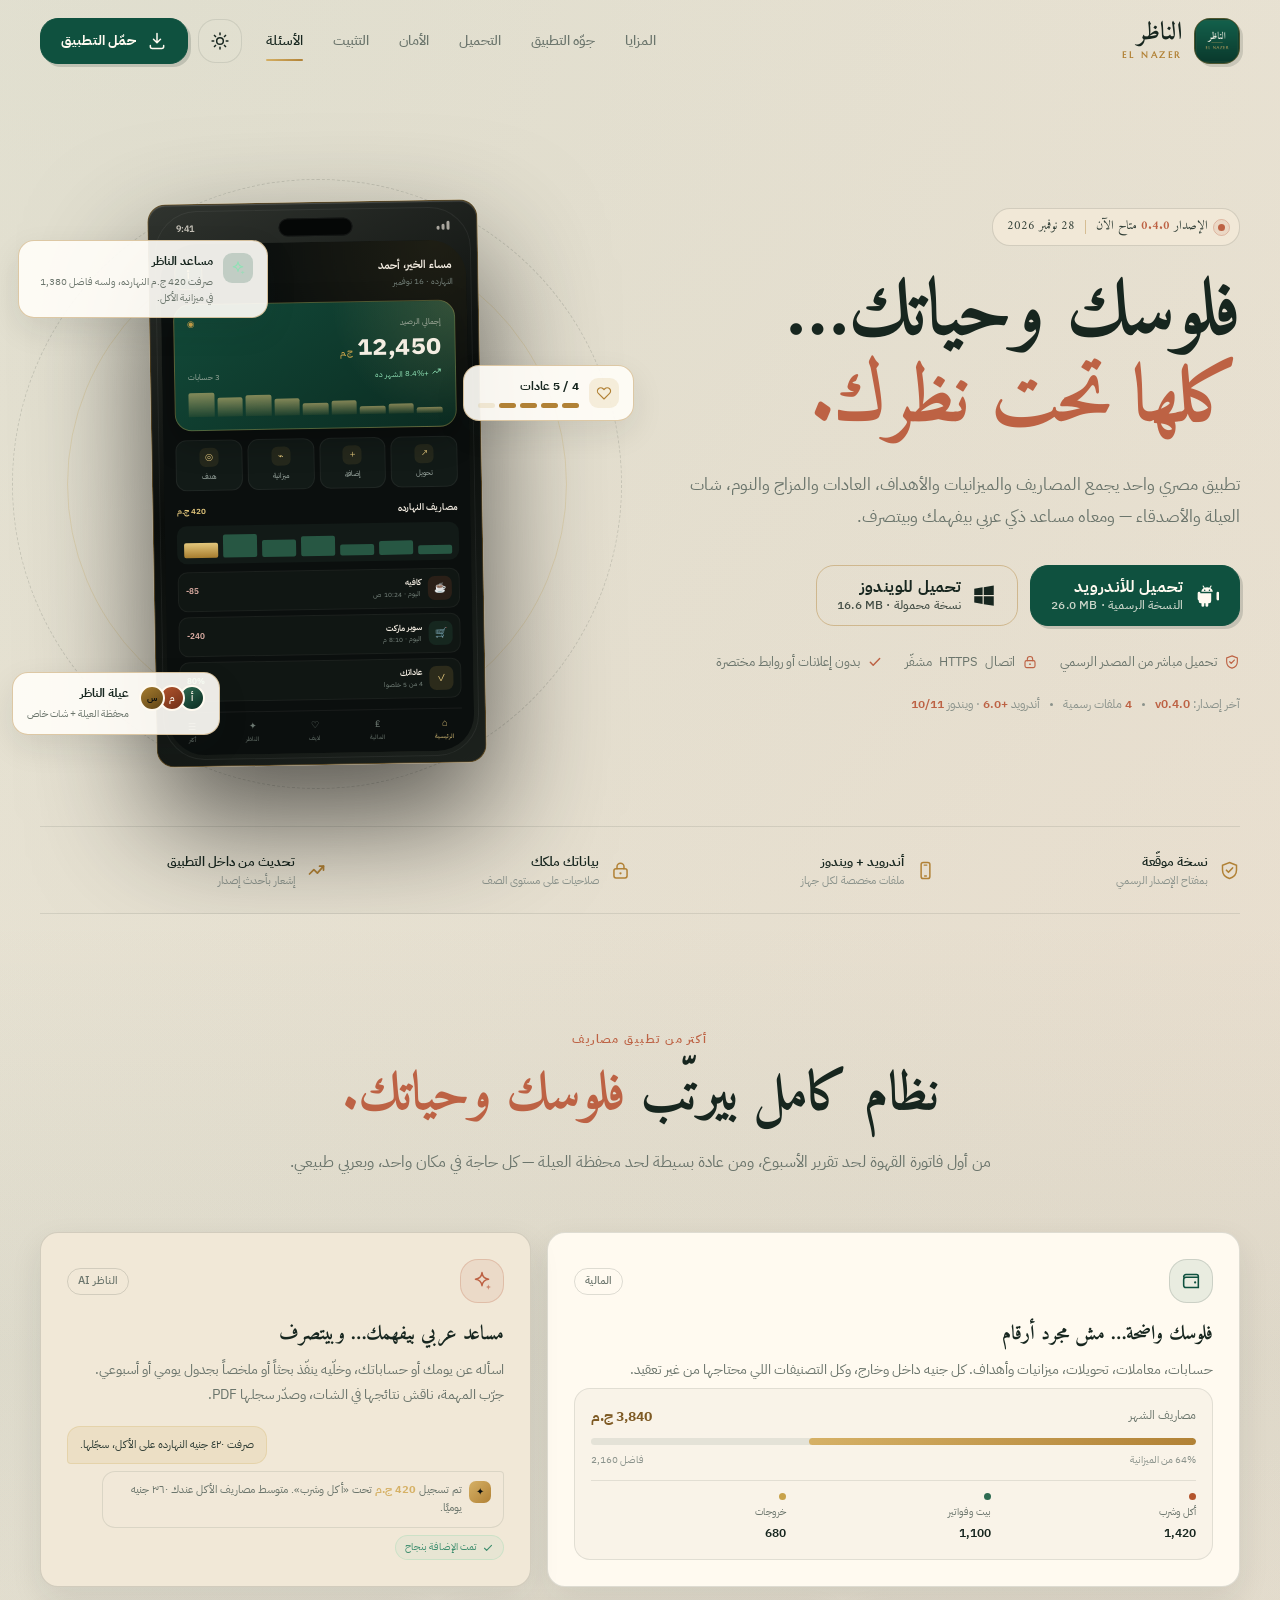
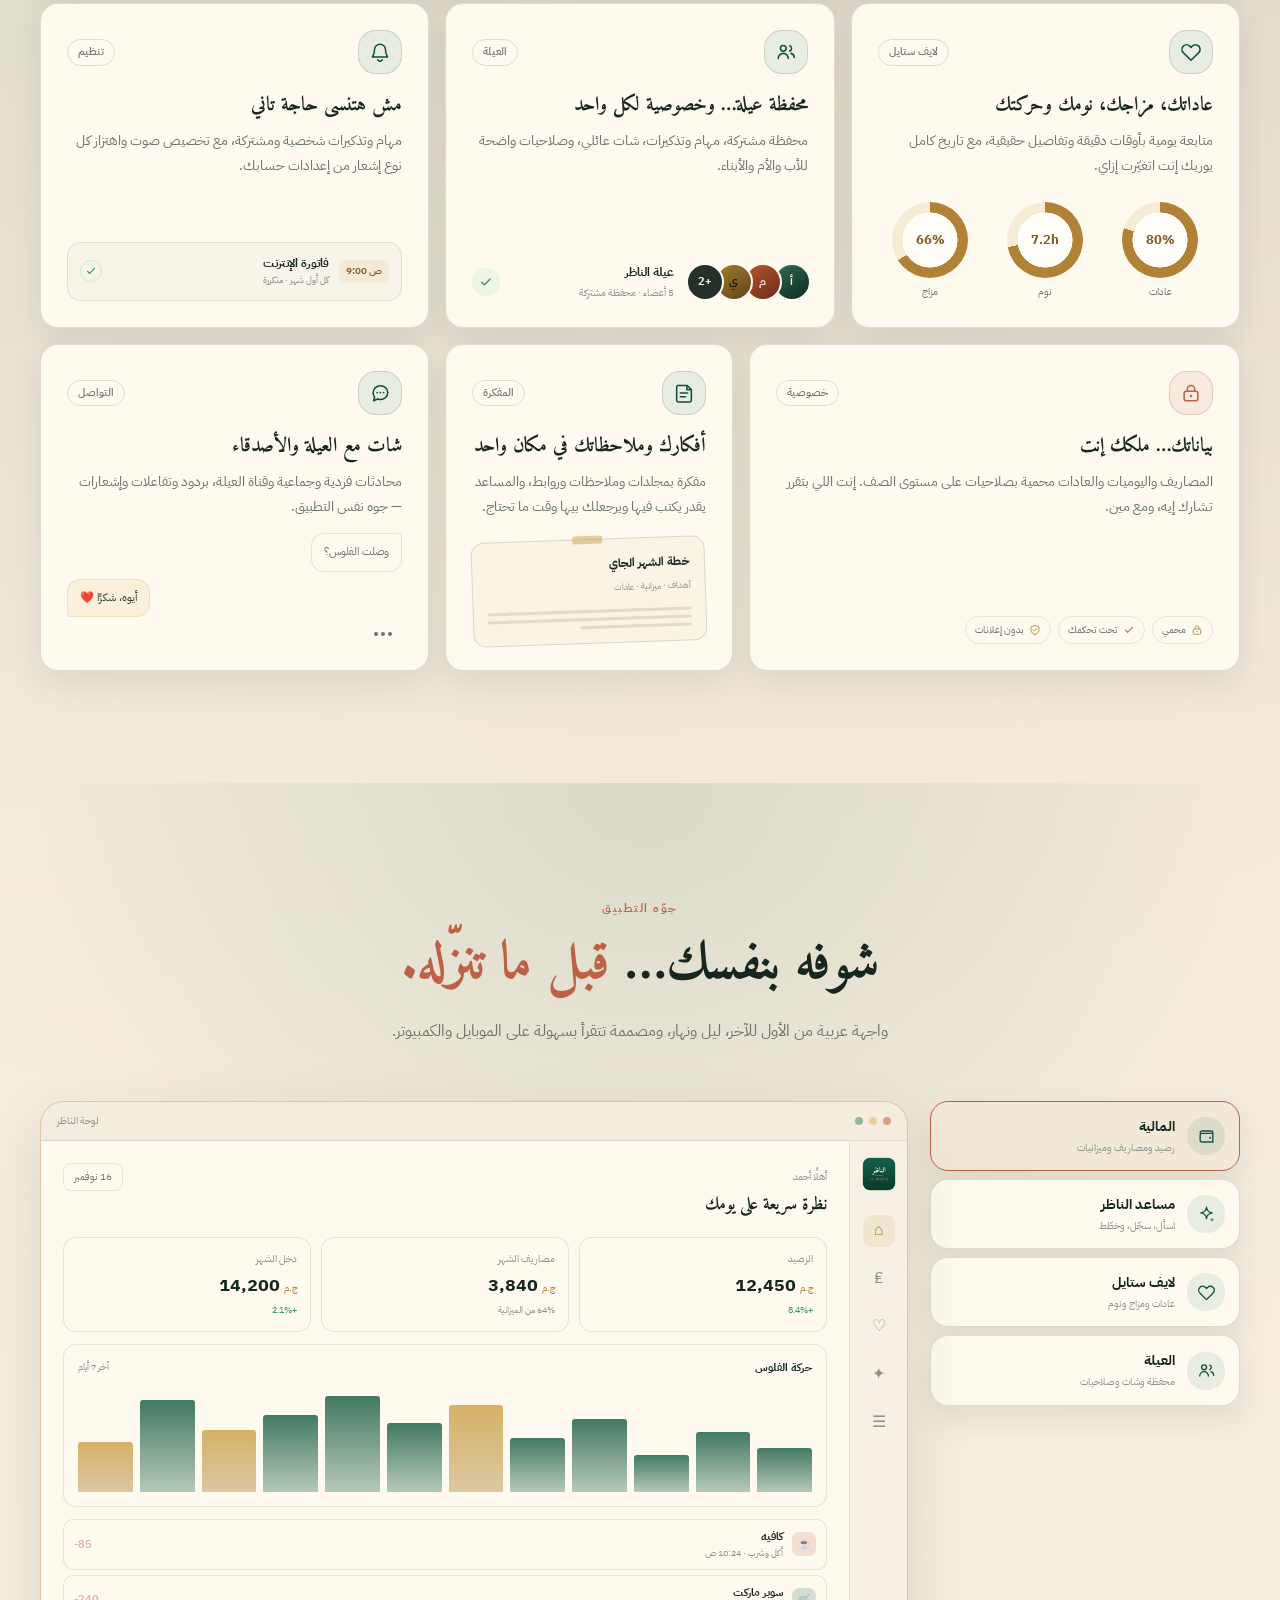
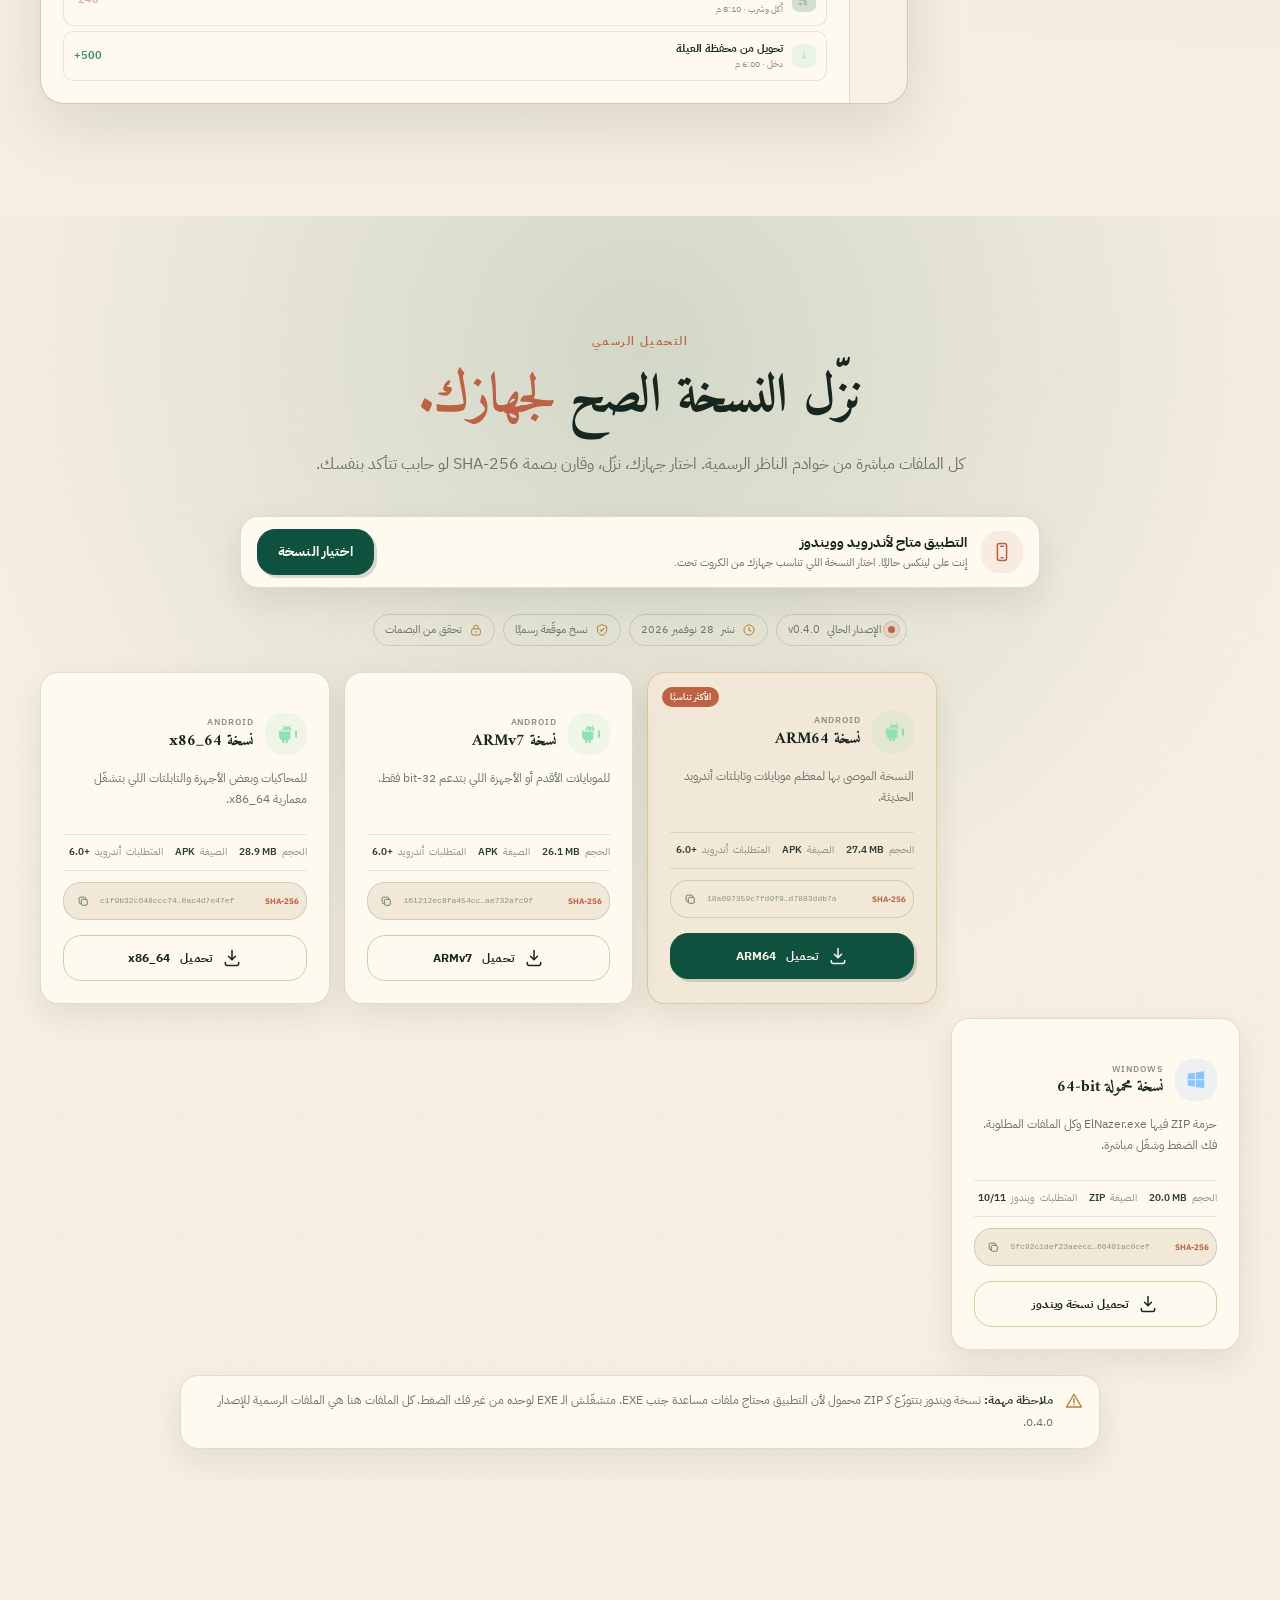
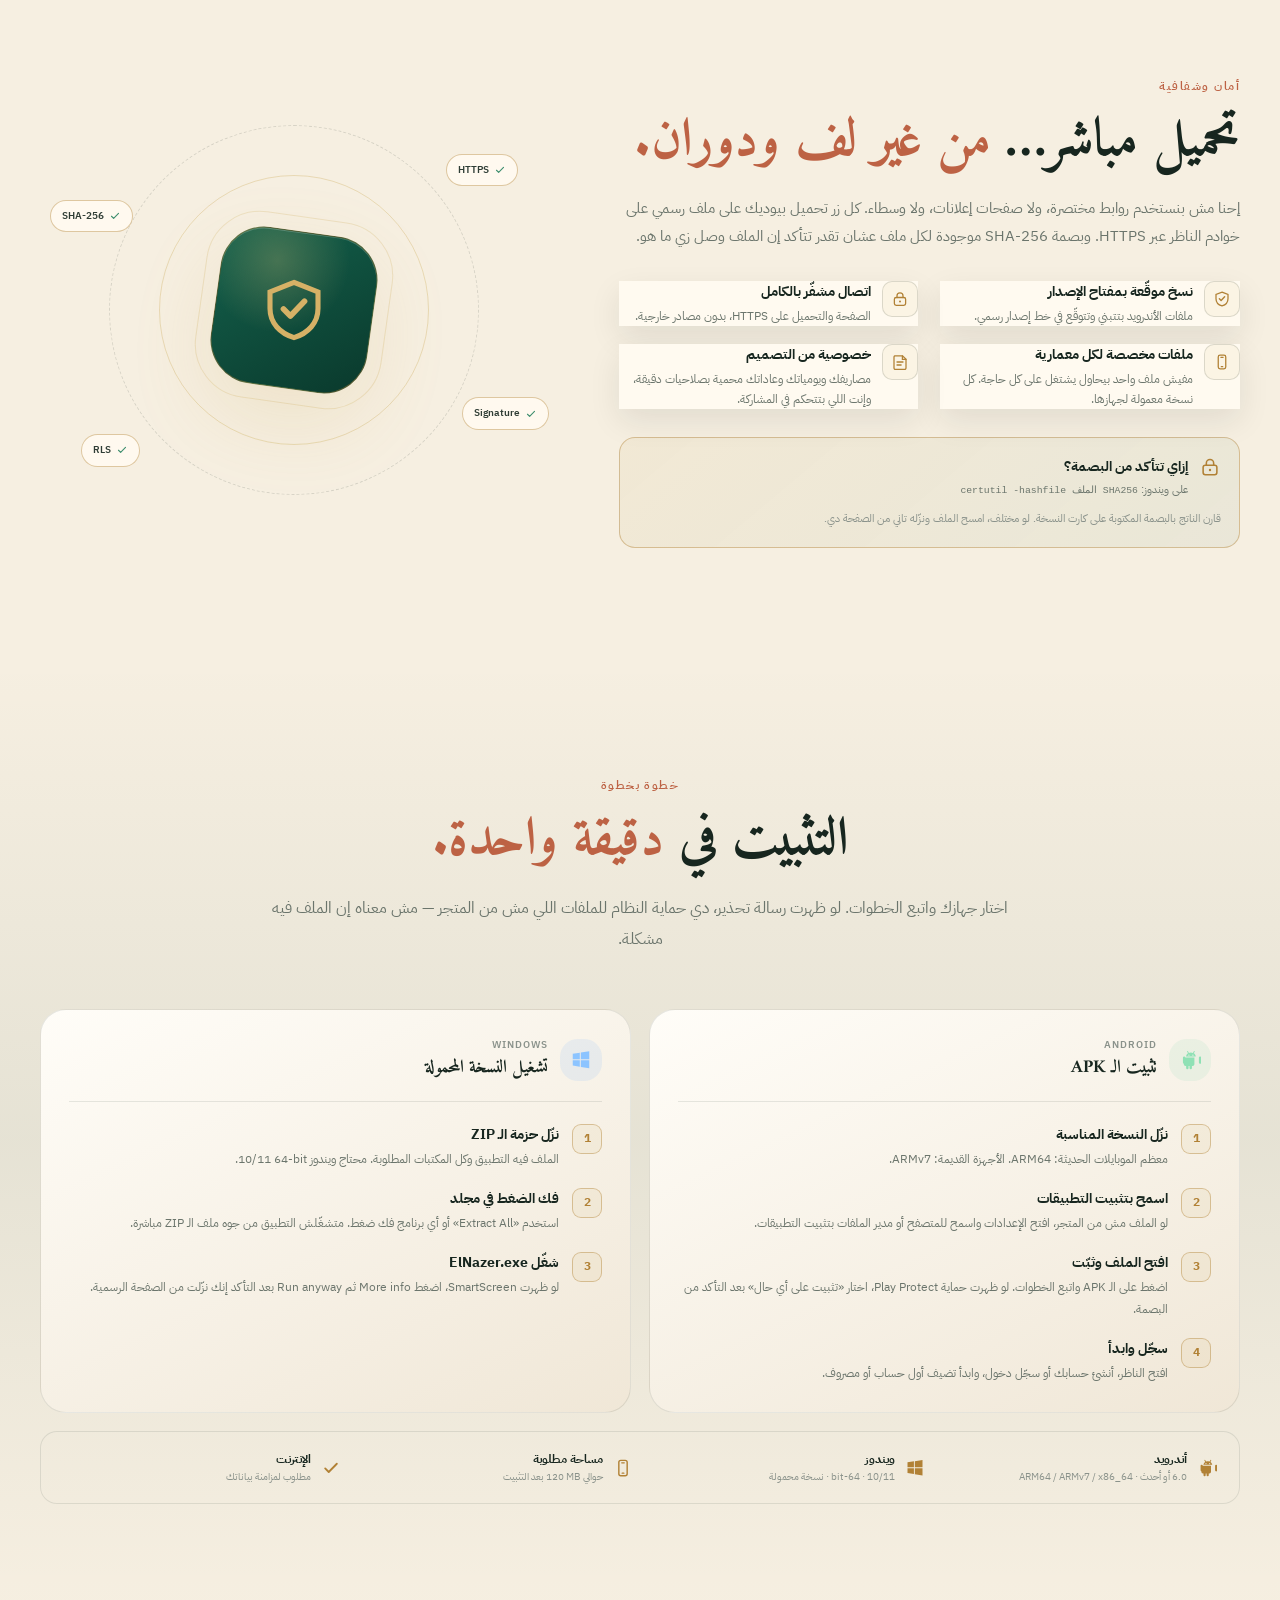
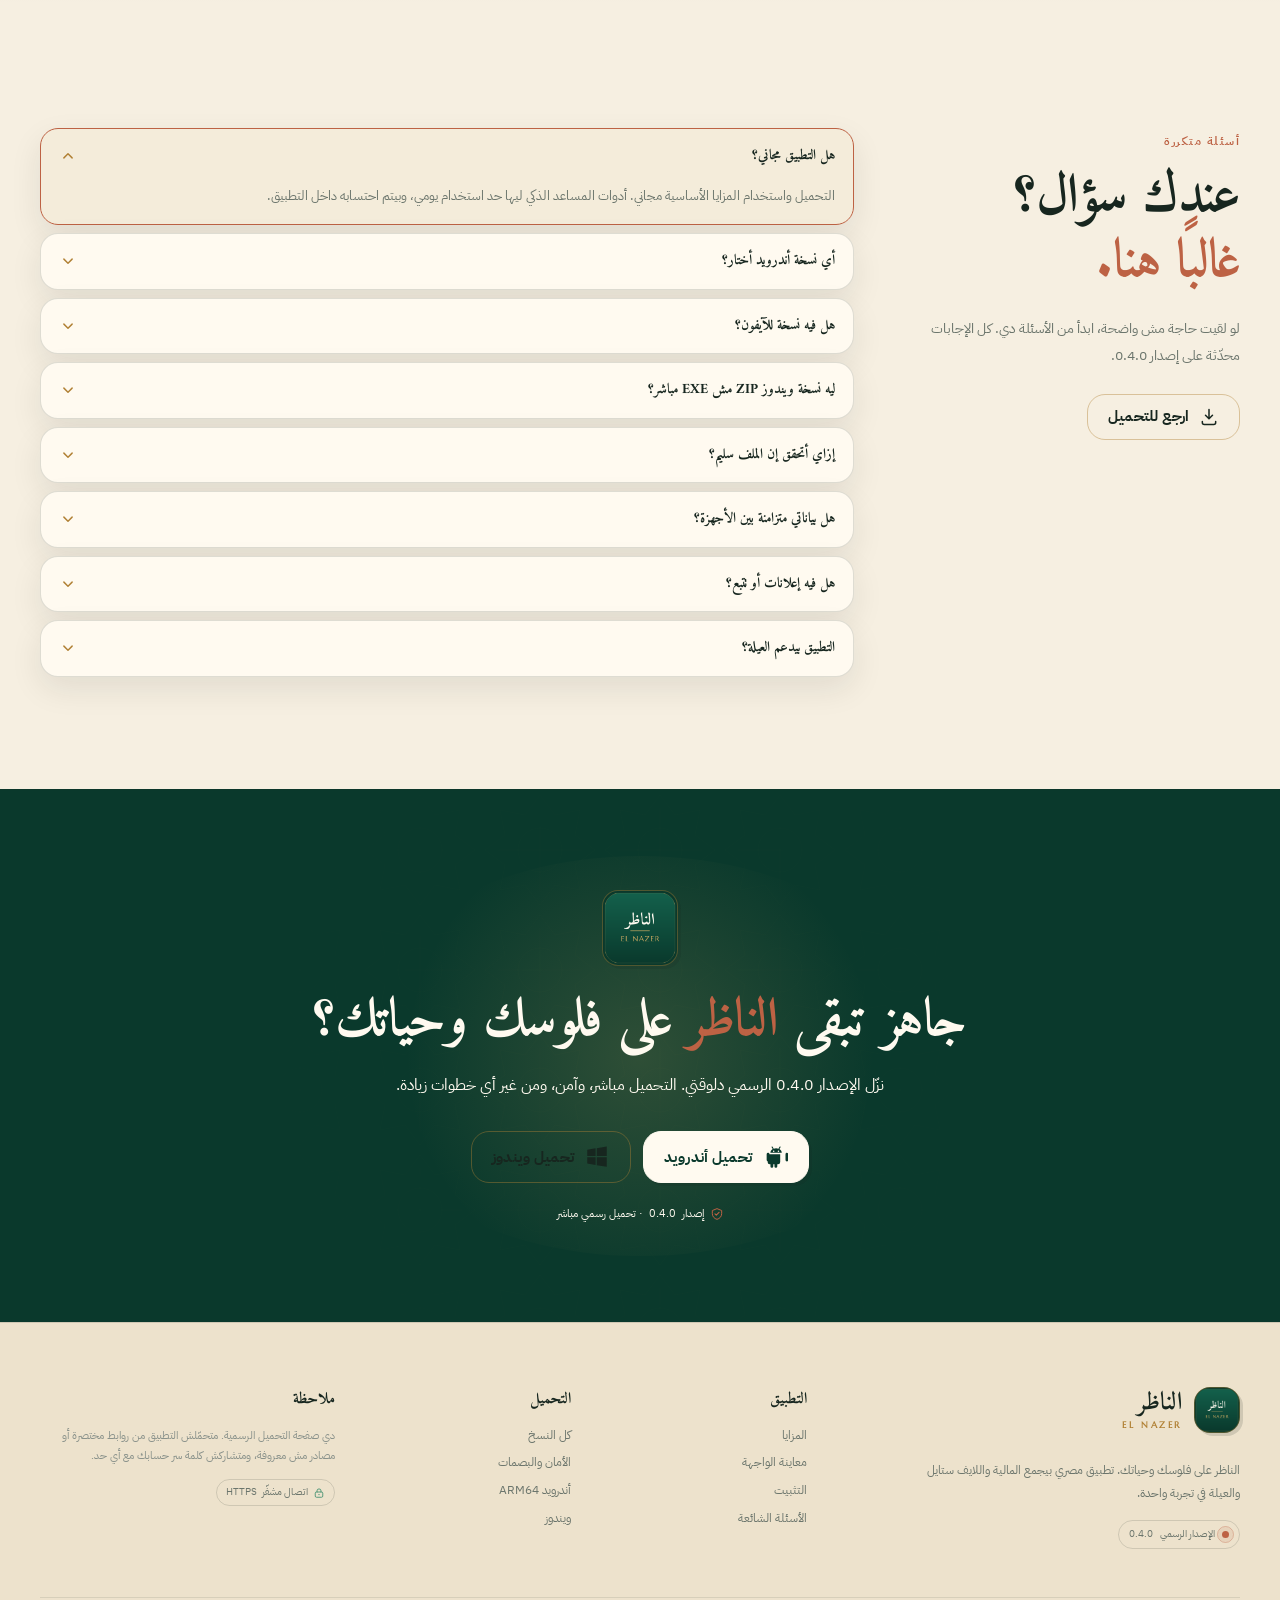
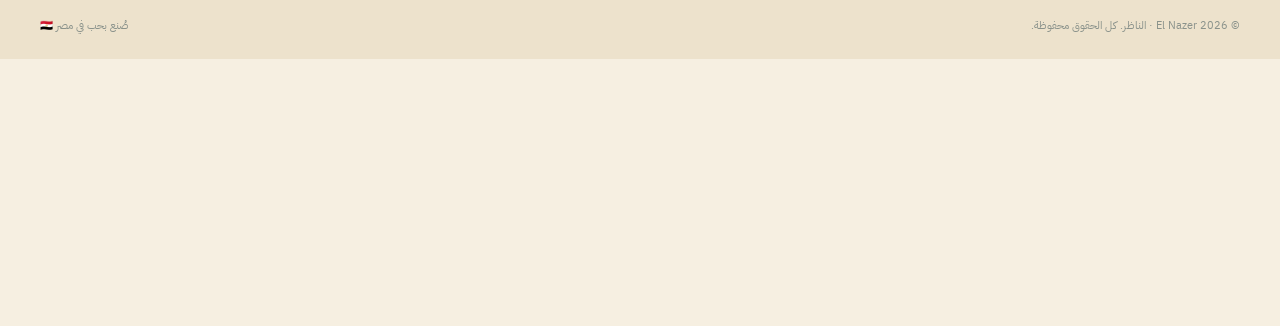
==== commit 369d5060: "deploy: sync published release v0.4.0" ====
--- a/index.html
+++ b/index.html
@@ -3,8 +3,8 @@
 <head>
   <meta charset="utf-8">
   <meta name="viewport" content="width=device-width, initial-scale=1, viewport-fit=cover">
-  <title>تحميل تطبيق الناظر | El Nazer 0.3.10 — أندرويد وويندوز</title>
-  <meta name="description" content="حمّل تطبيق الناظر 0.3.10 الرسمي. تطبيق مصري للمصاريف والميزانيات والعادات والشات العائلي مع مساعد ذكي عربي. تحميل مباشر وآمن لأندرويد (ARM64 وARMv7 وx86_64) وويندوز.">
+  <title>تحميل تطبيق الناظر | El Nazer 0.4.0 — أندرويد وويندوز</title>
+  <meta name="description" content="حمّل تطبيق الناظر 0.4.0 الرسمي. تطبيق مصري للمصاريف والميزانيات والعادات والشات العائلي مع مساعد ذكي عربي. تحميل مباشر وآمن لأندرويد (ARM64 وARMv7 وx86_64) وويندوز.">
   <meta name="theme-color" content="#F6EFE1">
   <meta name="color-scheme" content="light dark">
   <meta name="referrer" content="strict-origin-when-cross-origin">
@@ -12,11 +12,11 @@
   <meta property="og:type" content="website">
   <meta property="og:locale" content="ar_EG">
   <meta property="og:site_name" content="El Nazer — الناظر">
-  <meta property="og:title" content="الناظر 0.3.10 — فلوسك وحياتك تحت نظرك">
+  <meta property="og:title" content="الناظر 0.4.0 — فلوسك وحياتك تحت نظرك">
   <meta property="og:description" content="تحميل رسمي ومباشر لتطبيق الناظر لأندرويد وويندوز. مصاريف، ميزانيات، عادات، عيلة، ومساعد ذكي عربي.">
   <meta property="og:image" content="./assets/brand/app_icon.png">
   <meta name="twitter:card" content="summary_large_image">
-  <meta name="twitter:title" content="تحميل تطبيق الناظر 0.3.10">
+  <meta name="twitter:title" content="تحميل تطبيق الناظر 0.4.0">
   <meta name="twitter:description" content="مصاريفك، عاداتك، عيلتك، ومساعدك الذكي في تطبيق واحد. تحميل مباشر لأندرويد وويندوز.">
   <meta name="twitter:image" content="./assets/brand/app_icon.png">
   <link rel="icon" href="./assets/brand/app_icon.png" type="image/png">
@@ -113,7 +113,7 @@
         <div class="hero-copy">
           <div class="release-pill">
             <span class="pulse-dot" aria-hidden="true"></span>
-            <span>الإصدار <bdi>0.3.10</bdi> متاح الآن</span>
+            <span>الإصدار <bdi>0.4.0</bdi> متاح الآن</span>
             <span class="pill-separator" aria-hidden="true"></span>
             <span>28 نوفمبر 2026</span>
           </div>
@@ -135,7 +135,7 @@
             <span><svg aria-hidden="true"><use href="#i-check"/></svg> بدون إعلانات أو روابط مختصرة</span>
           </div>
           <div class="hero-version">
-            <span>آخر إصدار: <bdi>v0.3.10</bdi></span>
+            <span>آخر إصدار: <bdi>v0.4.0</bdi></span>
             <span class="dot" aria-hidden="true"></span>
             <span><bdi>4</bdi> ملفات رسمية</span>
             <span class="dot" aria-hidden="true"></span>
@@ -483,7 +483,7 @@
         </div>
 
         <div class="download-meta reveal">
-          <span class="meta-chip"><span class="pulse-dot" aria-hidden="true"></span> الإصدار الحالي <bdi>v0.3.10</bdi></span>
+          <span class="meta-chip"><span class="pulse-dot" aria-hidden="true"></span> الإصدار الحالي <bdi>v0.4.0</bdi></span>
           <span class="meta-chip"><svg aria-hidden="true"><use href="#i-clock"/></svg> نشر <bdi>28 نوفمبر 2026</bdi></span>
           <span class="meta-chip"><svg aria-hidden="true"><use href="#i-shield"/></svg> نسخ موقّعة رسميًا</span>
           <button class="meta-chip meta-button" id="verifyJump" type="button"><svg aria-hidden="true"><use href="#i-lock"/></svg> تحقق من البصمات</button>
@@ -493,7 +493,7 @@
           <meta itemprop="name" content="El Nazer — الناظر">
           <meta itemprop="operatingSystem" content="Android, Windows">
           <meta itemprop="applicationCategory" content="FinanceApplication">
-          <meta itemprop="softwareVersion" content="0.3.10">
+          <meta itemprop="softwareVersion" content="0.4.0">
           <div itemprop="offers" itemscope itemtype="https://schema.org/Offer"><meta itemprop="price" content="0"><meta itemprop="priceCurrency" content="EGP"></div>
 
           <article class="download-card recommended reveal" data-platform="android" data-arch="arm64">
@@ -510,8 +510,8 @@
             </ul>
             <div class="hash-box">
               <span>SHA-256</span>
-              <code data-hash="f7d9ce7d579b0cda6291c46d4d5f5780f549c4a50fb9647504d618c100eadb68">f7d9ce7d579b0cda…c100eadb68</code>
-              <button class="copy-button" type="button" data-copy="f7d9ce7d579b0cda6291c46d4d5f5780f549c4a50fb9647504d618c100eadb68" aria-label="نسخ بصمة ARM64"><svg aria-hidden="true"><use href="#i-copy"/></svg></button>
+              <code data-hash="18a097359c7fd9f9049ee766f8c5c57c9566581d47a8302d7bc29ad7883ddb7a">18a097359c7fd9f9…d7883ddb7a</code>
+              <button class="copy-button" type="button" data-copy="18a097359c7fd9f9049ee766f8c5c57c9566581d47a8302d7bc29ad7883ddb7a" aria-label="نسخ بصمة ARM64"><svg aria-hidden="true"><use href="#i-copy"/></svg></button>
             </div>
             <a class="button button-primary button-block" href="https://jqbkdyzlqjifqpcjaegp.supabase.co/storage/v1/object/public/downloads/elnazer-latest-arm64.apk" data-download="arm64" rel="noopener">
               <svg aria-hidden="true"><use href="#i-download"/></svg> تحميل <bdi>ARM64</bdi>
@@ -531,8 +531,8 @@
             </ul>
             <div class="hash-box">
               <span>SHA-256</span>
-              <code data-hash="990d5e1a88a31145015cd628a7653dd418d87188a712e66e104d709ae87f654d">990d5e1a88a31145…9ae87f654d</code>
-              <button class="copy-button" type="button" data-copy="990d5e1a88a31145015cd628a7653dd418d87188a712e66e104d709ae87f654d" aria-label="نسخ بصمة ARMv7"><svg aria-hidden="true"><use href="#i-copy"/></svg></button>
+              <code data-hash="161212ec8fa454cccd9dd10a63abf3f244d3918a784a0ace3ade10ae732afc9f">161212ec8fa454cc…ae732afc9f</code>
+              <button class="copy-button" type="button" data-copy="161212ec8fa454cccd9dd10a63abf3f244d3918a784a0ace3ade10ae732afc9f" aria-label="نسخ بصمة ARMv7"><svg aria-hidden="true"><use href="#i-copy"/></svg></button>
             </div>
             <a class="button button-outline button-block" href="https://jqbkdyzlqjifqpcjaegp.supabase.co/storage/v1/object/public/downloads/elnazer-latest-armv7.apk" data-download="armv7" rel="noopener">
               <svg aria-hidden="true"><use href="#i-download"/></svg> تحميل <bdi>ARMv7</bdi>
@@ -552,8 +552,8 @@
             </ul>
             <div class="hash-box">
               <span>SHA-256</span>
-              <code data-hash="f430ec94d8e3fd774d5cbcd0351789a3d5b47a2ef372c0108adf8c14a05d6911">c1f9b32c648ccc74…0ac4d7e47ef</code>
-              <button class="copy-button" type="button" data-copy="f430ec94d8e3fd774d5cbcd0351789a3d5b47a2ef372c0108adf8c14a05d6911" aria-label="نسخ بصمة x86_64"><svg aria-hidden="true"><use href="#i-copy"/></svg></button>
+              <code data-hash="ee9209341d07b8d0454ac91c4c958e7f90fae53f63bcc1f9ebb3b9a675351f87">c1f9b32c648ccc74…0ac4d7e47ef</code>
+              <button class="copy-button" type="button" data-copy="ee9209341d07b8d0454ac91c4c958e7f90fae53f63bcc1f9ebb3b9a675351f87" aria-label="نسخ بصمة x86_64"><svg aria-hidden="true"><use href="#i-copy"/></svg></button>
             </div>
             <a class="button button-outline button-block" href="https://jqbkdyzlqjifqpcjaegp.supabase.co/storage/v1/object/public/downloads/elnazer-latest-x86_64.apk" data-download="x86_64" rel="noopener">
               <svg aria-hidden="true"><use href="#i-download"/></svg> تحميل <bdi>x86_64</bdi>
@@ -573,8 +573,8 @@
             </ul>
             <div class="hash-box">
               <span>SHA-256</span>
-              <code data-hash="4ace8b7671137f5766c36a9019b73a99e82ddb83da07513a68c19ddb76817c13">5fc92c1def23aeecc…60401ac0cef</code>
-              <button class="copy-button" type="button" data-copy="4ace8b7671137f5766c36a9019b73a99e82ddb83da07513a68c19ddb76817c13" aria-label="نسخ بصمة Windows"><svg aria-hidden="true"><use href="#i-copy"/></svg></button>
+              <code data-hash="862ec7353df318869fcf184c6fbce0cd6deed8de070b9e20dbe9cc2fc65e46b5">5fc92c1def23aeecc…60401ac0cef</code>
+              <button class="copy-button" type="button" data-copy="862ec7353df318869fcf184c6fbce0cd6deed8de070b9e20dbe9cc2fc65e46b5" aria-label="نسخ بصمة Windows"><svg aria-hidden="true"><use href="#i-copy"/></svg></button>
             </div>
             <a class="button button-outline button-block" href="https://jqbkdyzlqjifqpcjaegp.supabase.co/storage/v1/object/public/downloads/elnazer-latest-windows.zip" data-download="windows" rel="noopener">
               <svg aria-hidden="true"><use href="#i-download"/></svg> تحميل نسخة ويندوز
@@ -584,7 +584,7 @@
 
         <div class="download-note reveal">
           <svg aria-hidden="true"><use href="#i-alert"/></svg>
-          <p><b>ملاحظة مهمة:</b> نسخة ويندوز بتتوزّع كـ <bdi>ZIP</bdi> محمول لأن التطبيق محتاج ملفات مساعدة جنب <bdi>EXE</bdi>. متشغّلش الـ <bdi>EXE</bdi> لوحده من غير فك الضغط. كل الملفات هنا هي الملفات الرسمية للإصدار <bdi>0.3.10</bdi>.</p>
+          <p><b>ملاحظة مهمة:</b> نسخة ويندوز بتتوزّع كـ <bdi>ZIP</bdi> محمول لأن التطبيق محتاج ملفات مساعدة جنب <bdi>EXE</bdi>. متشغّلش الـ <bdi>EXE</bdi> لوحده من غير فك الضغط. كل الملفات هنا هي الملفات الرسمية للإصدار <bdi>0.4.0</bdi>.</p>
         </div>
       </div>
     </section>
@@ -661,7 +661,7 @@
         <div class="faq-intro reveal">
           <span class="eyebrow">أسئلة متكررة</span>
           <h2>عندك سؤال؟<br><span class="gradient-text">غالبًا هنا.</span></h2>
-          <p>لو لقيت حاجة مش واضحة، ابدأ من الأسئلة دي. كل الإجابات محدّثة على إصدار <bdi>0.3.10</bdi>.</p>
+          <p>لو لقيت حاجة مش واضحة، ابدأ من الأسئلة دي. كل الإجابات محدّثة على إصدار <bdi>0.4.0</bdi>.</p>
           <a class="button button-outline" href="#download"><svg aria-hidden="true"><use href="#i-download"/></svg> ارجع للتحميل</a>
         </div>
         <div class="faq-list reveal">
@@ -675,7 +675,7 @@
           </details>
           <details class="faq-item">
             <summary><span>هل فيه نسخة للآيفون؟</span><svg aria-hidden="true"><use href="#i-chevron"/></svg></summary>
-            <div class="faq-answer"><p>حاليًا التطبيق متاح لأندرويد وويندوز. مفيش نسخة رسمية لـ <bdi>iOS</bdi> في إصدار <bdi>0.3.10</bdi>.</p></div>
+            <div class="faq-answer"><p>حاليًا التطبيق متاح لأندرويد وويندوز. مفيش نسخة رسمية لـ <bdi>iOS</bdi> في إصدار <bdi>0.4.0</bdi>.</p></div>
           </details>
           <details class="faq-item">
             <summary><span>ليه نسخة ويندوز ZIP مش EXE مباشر؟</span><svg aria-hidden="true"><use href="#i-chevron"/></svg></summary>
@@ -706,12 +706,12 @@
       <div class="container final-cta-inner reveal">
         <img src="./assets/brand/app_icon.png" width="76" height="76" alt="" class="final-mark">
         <h2>جاهز تبقى <span class="gradient-text">الناظر</span> على فلوسك وحياتك؟</h2>
-        <p>نزّل الإصدار <bdi>0.3.10</bdi> الرسمي دلوقتي. التحميل مباشر، وآمن، ومن غير أي خطوات زيادة.</p>
+        <p>نزّل الإصدار <bdi>0.4.0</bdi> الرسمي دلوقتي. التحميل مباشر، وآمن، ومن غير أي خطوات زيادة.</p>
         <div class="final-actions">
           <a class="button button-primary button-large" href="https://jqbkdyzlqjifqpcjaegp.supabase.co/storage/v1/object/public/downloads/elnazer-latest-arm64.apk" data-download="arm64" rel="noopener"><svg aria-hidden="true"><use href="#i-android"/></svg> تحميل أندرويد</a>
           <a class="button button-ghost button-large" href="https://jqbkdyzlqjifqpcjaegp.supabase.co/storage/v1/object/public/downloads/elnazer-latest-windows.zip" data-download="windows" rel="noopener"><svg aria-hidden="true"><use href="#i-windows"/></svg> تحميل ويندوز</a>
         </div>
-        <span class="final-note"><svg aria-hidden="true"><use href="#i-shield"/></svg> إصدار <bdi>0.3.10</bdi> · تحميل رسمي مباشر</span>
+        <span class="final-note"><svg aria-hidden="true"><use href="#i-shield"/></svg> إصدار <bdi>0.4.0</bdi> · تحميل رسمي مباشر</span>
       </div>
     </section>
   </main>
@@ -724,7 +724,7 @@
           <span class="brand-copy"><strong>الناظر</strong><small>EL NAZER</small></span>
         </a>
         <p>الناظر على فلوسك وحياتك. تطبيق مصري بيجمع المالية واللايف ستايل والعيلة في تجربة واحدة.</p>
-        <span class="footer-version"><span class="pulse-dot" aria-hidden="true"></span> الإصدار الرسمي <bdi>0.3.10</bdi></span>
+        <span class="footer-version"><span class="pulse-dot" aria-hidden="true"></span> الإصدار الرسمي <bdi>0.4.0</bdi></span>
       </div>
       <div class="footer-links">
         <h3>التطبيق</h3>
